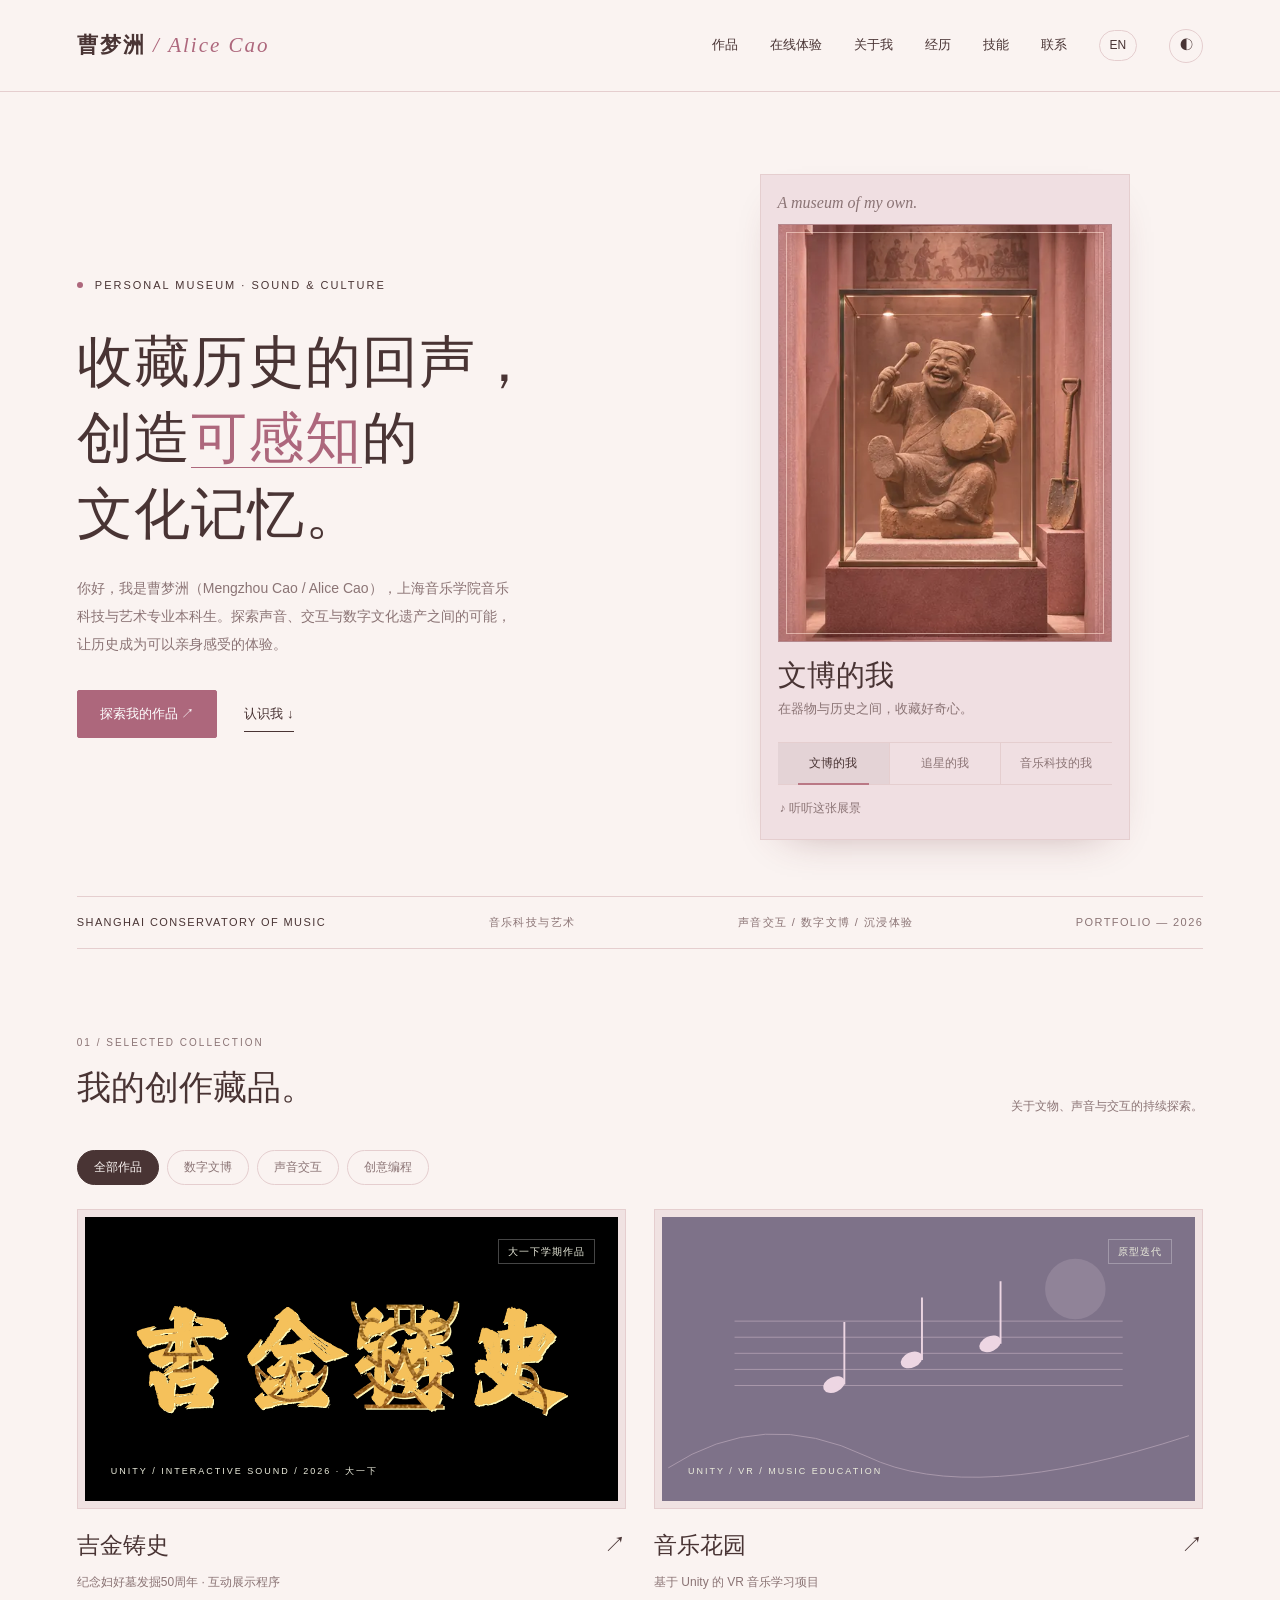
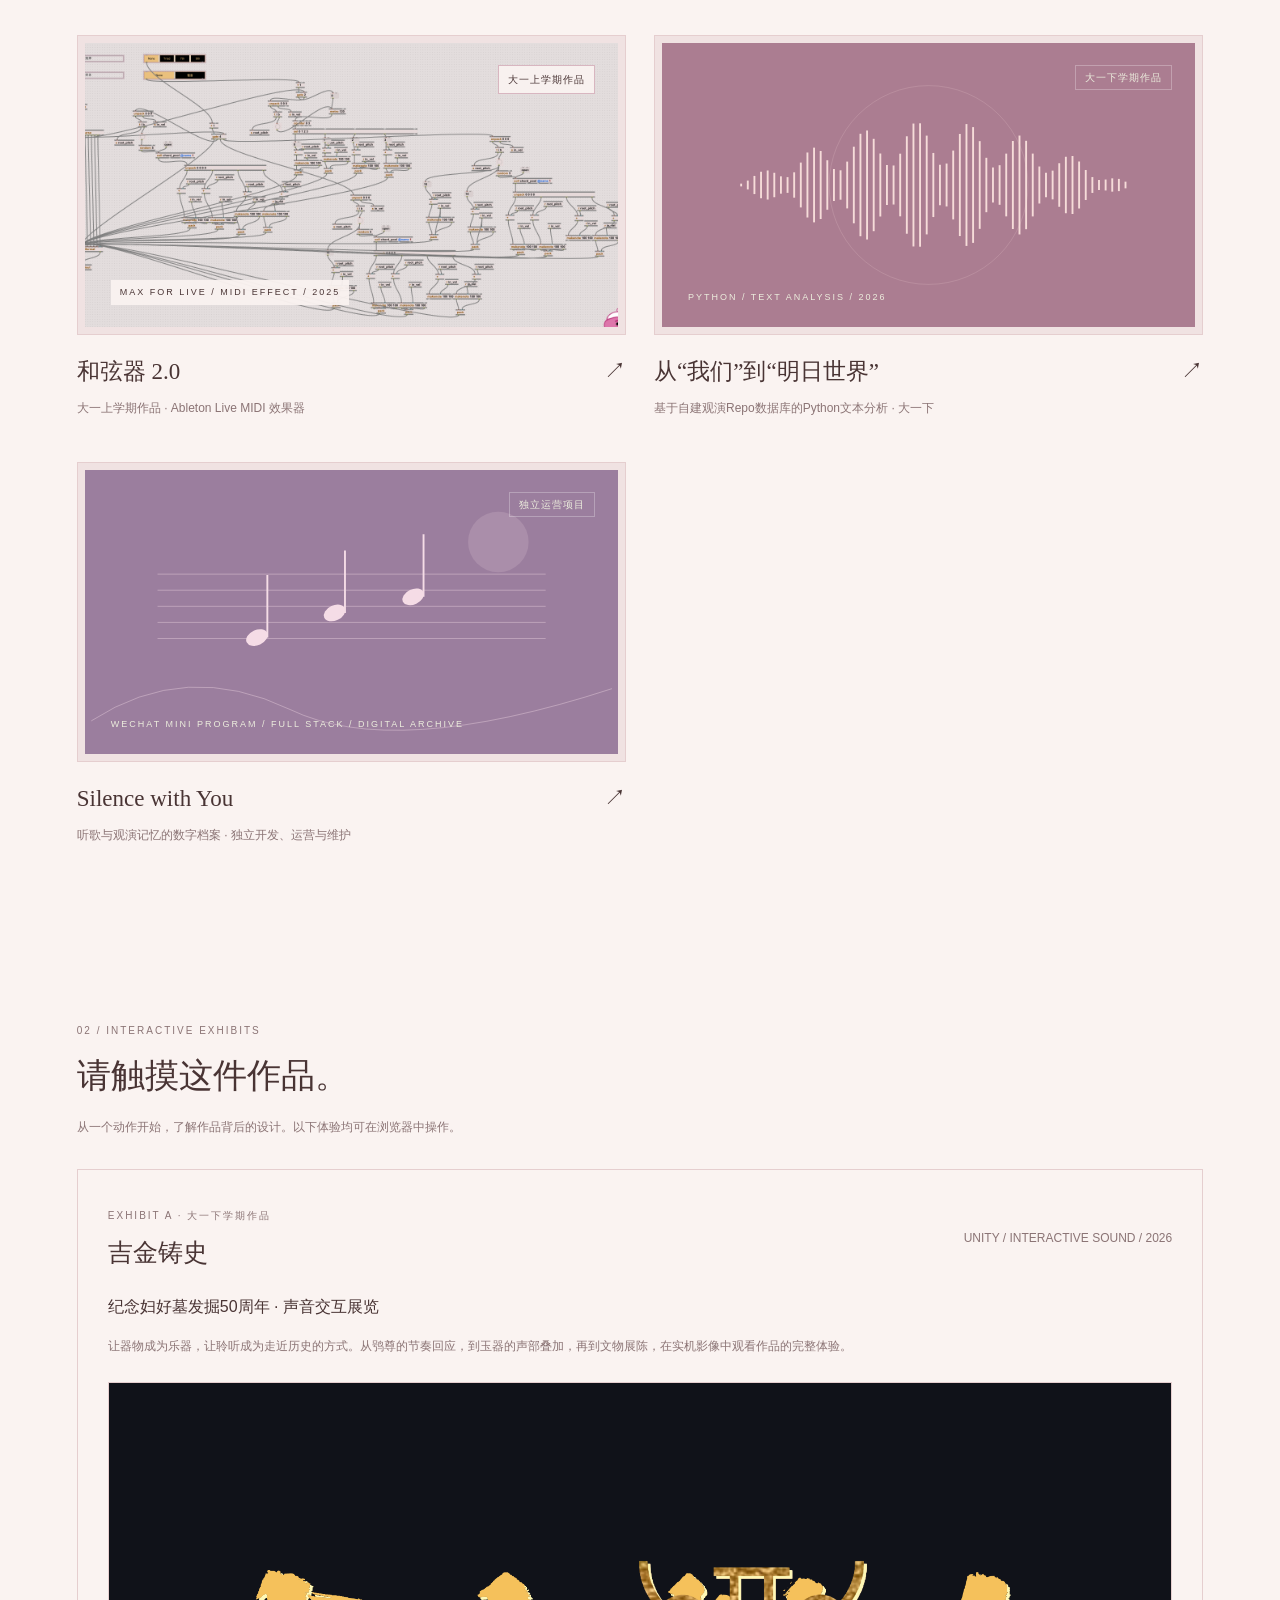
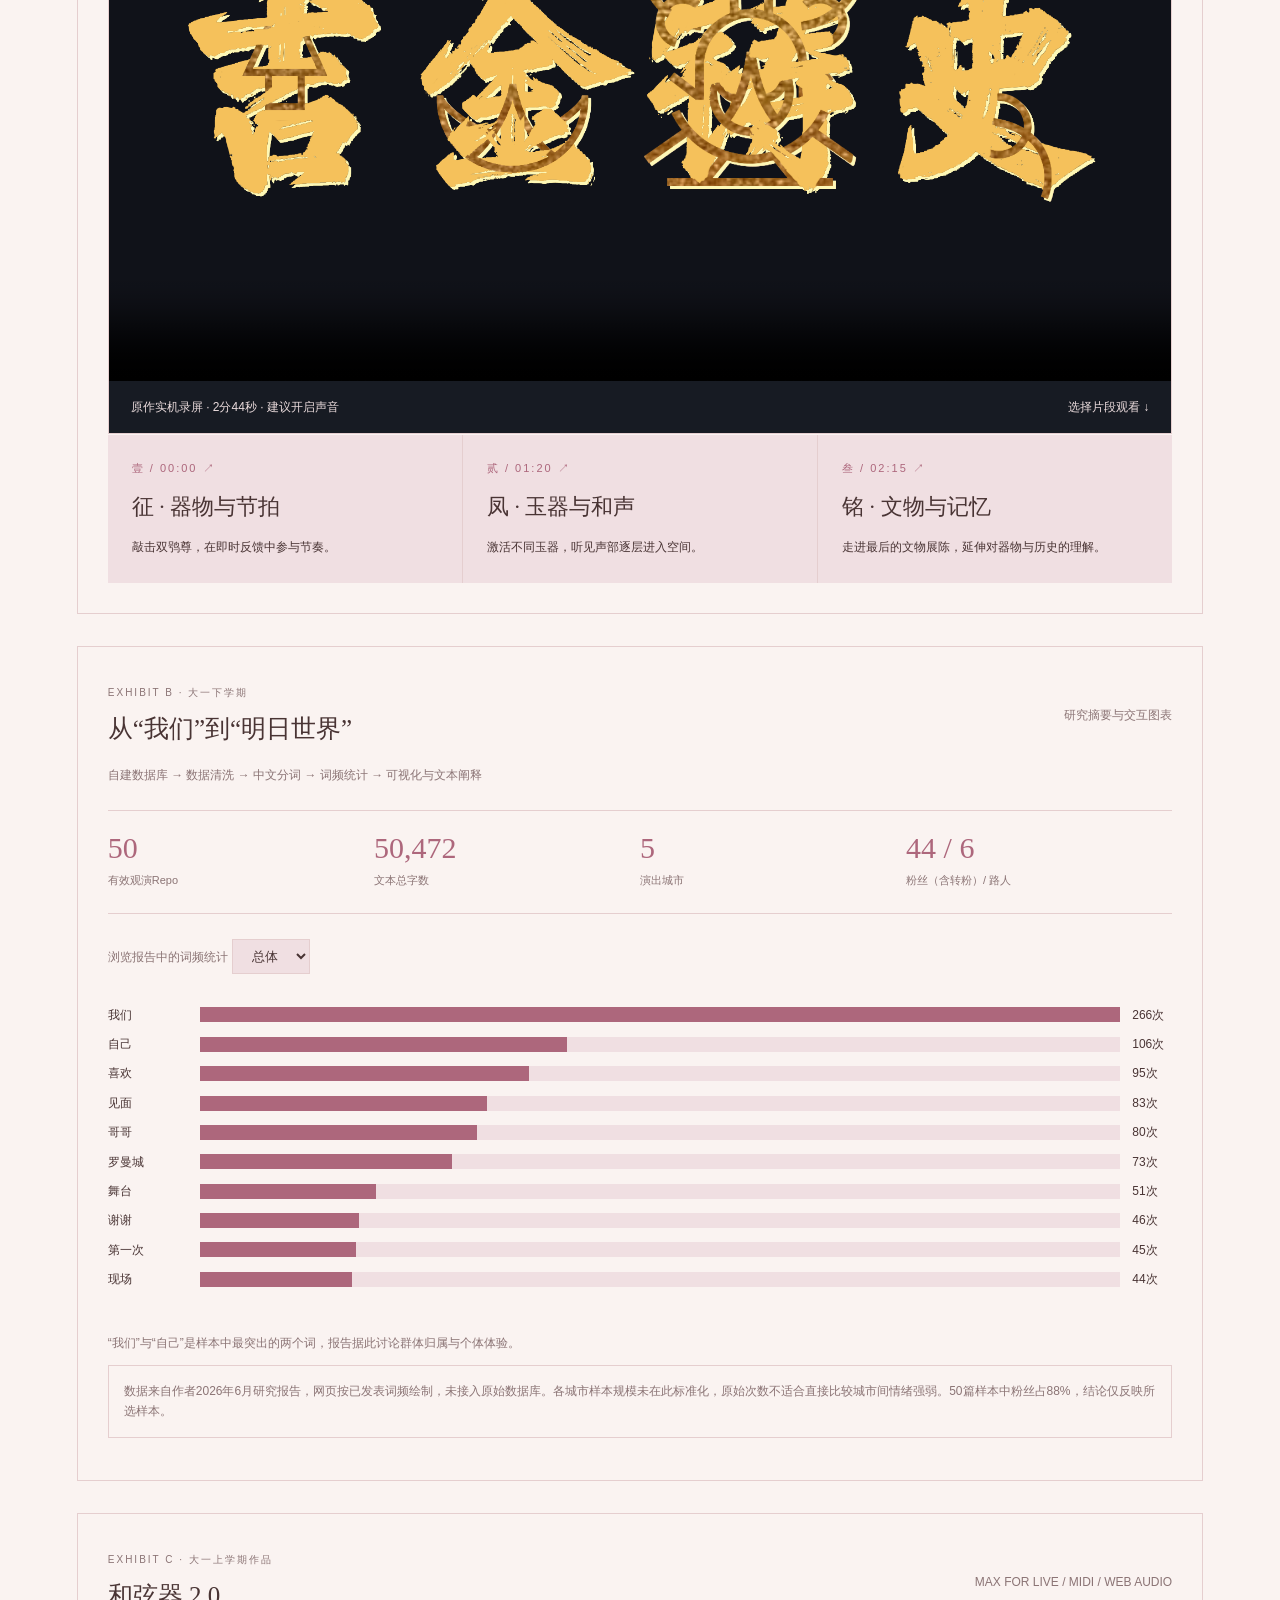
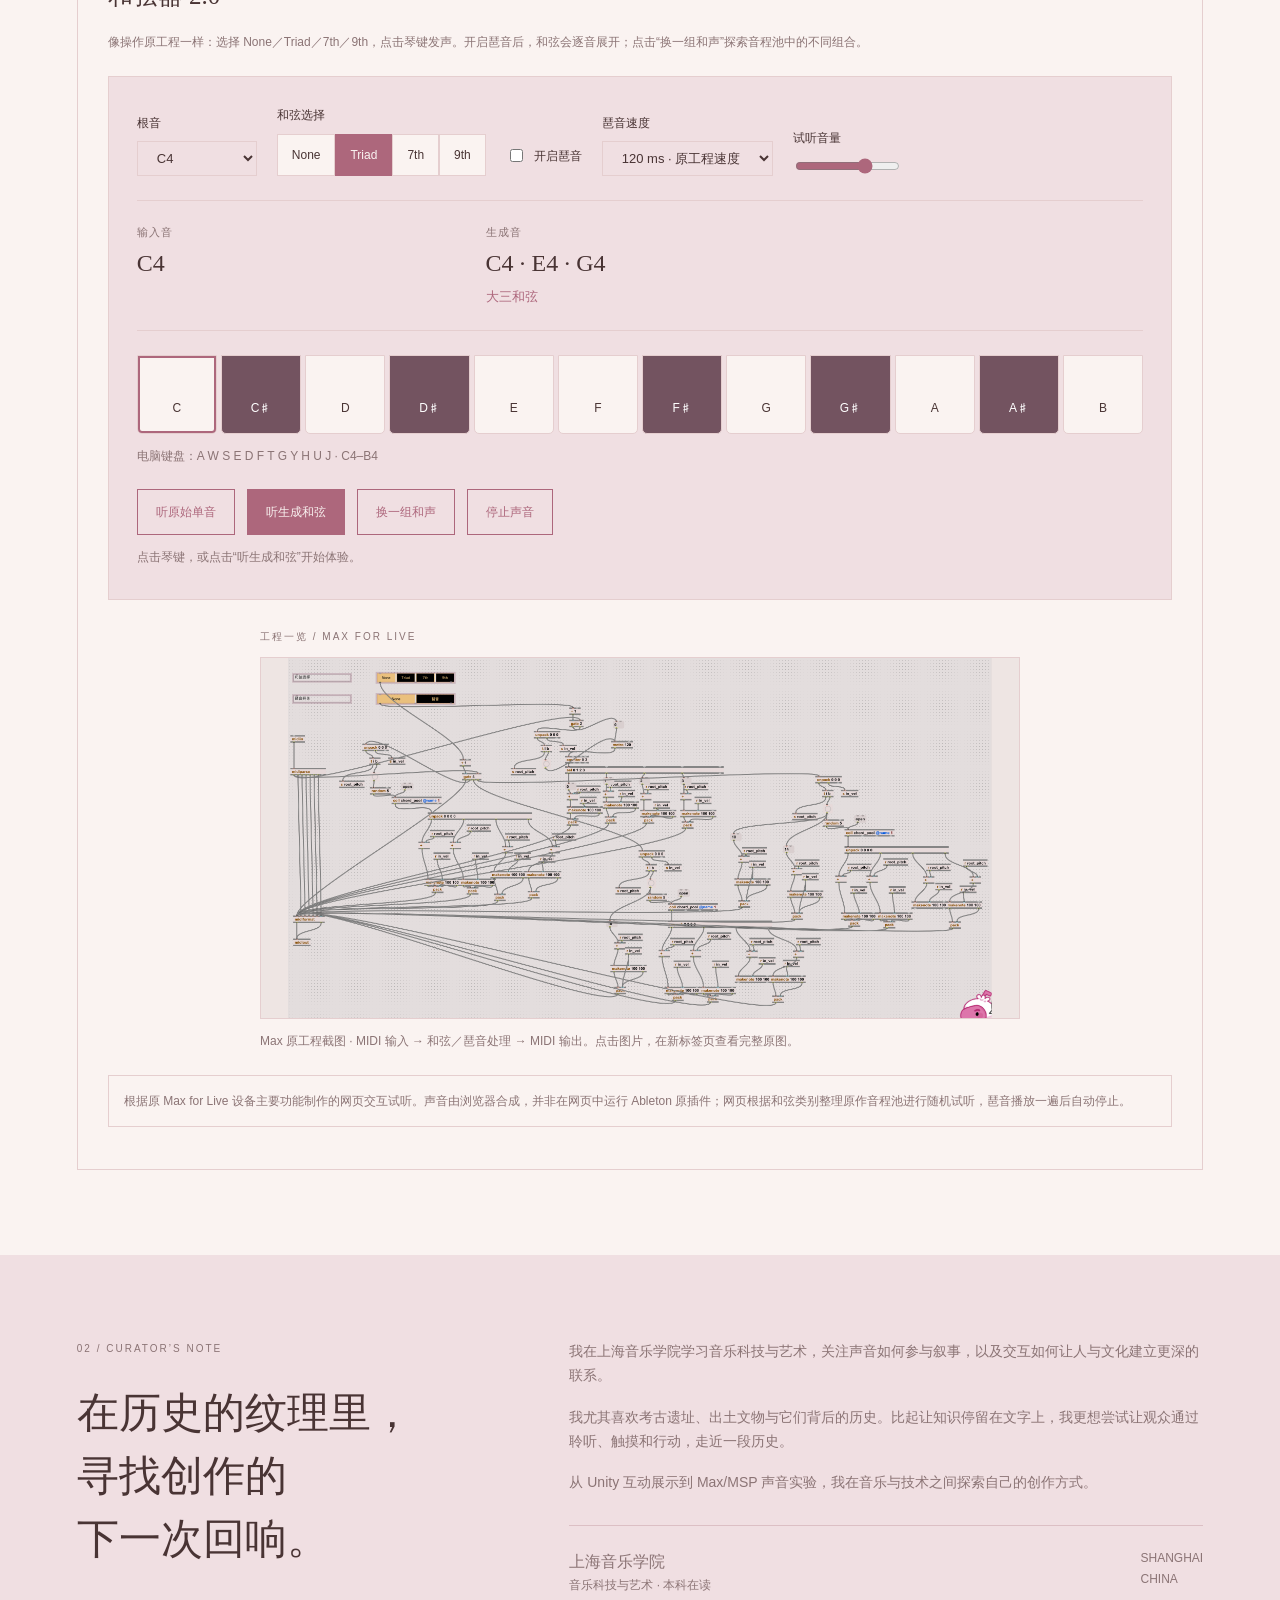
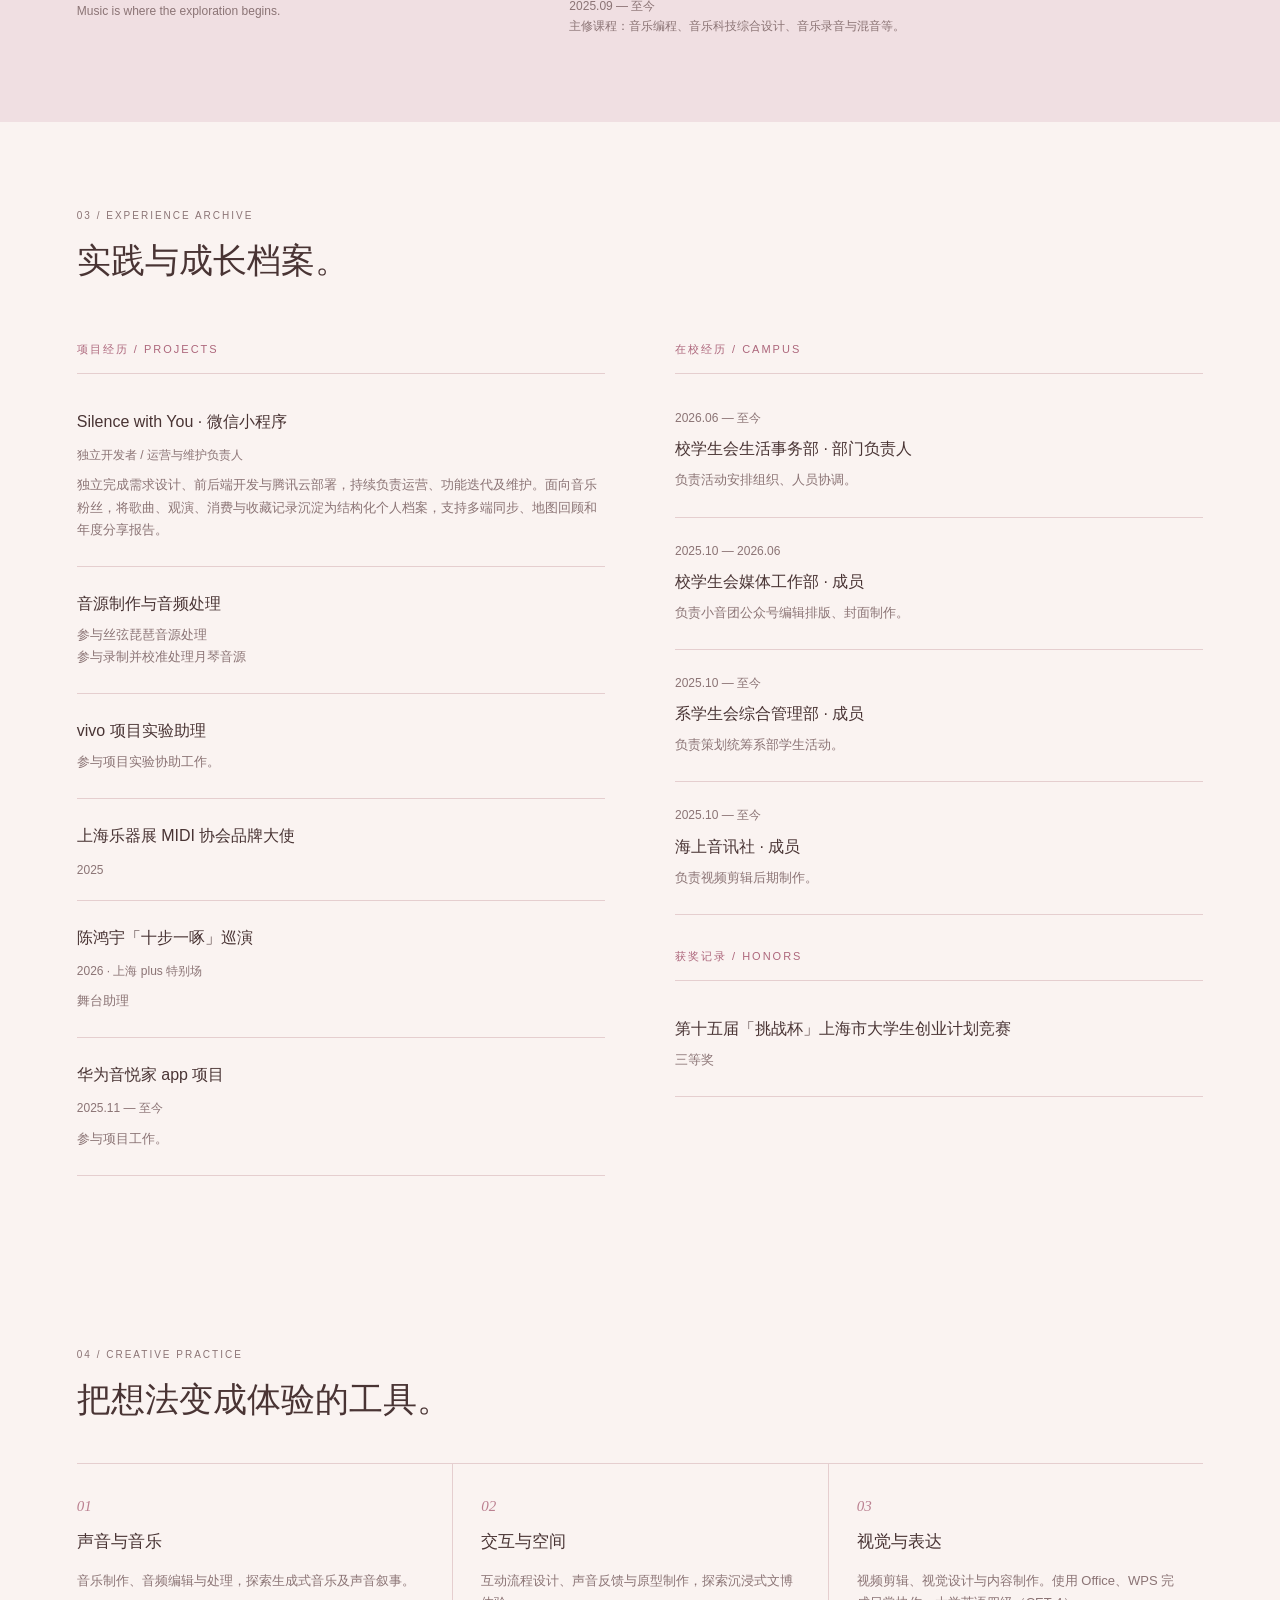
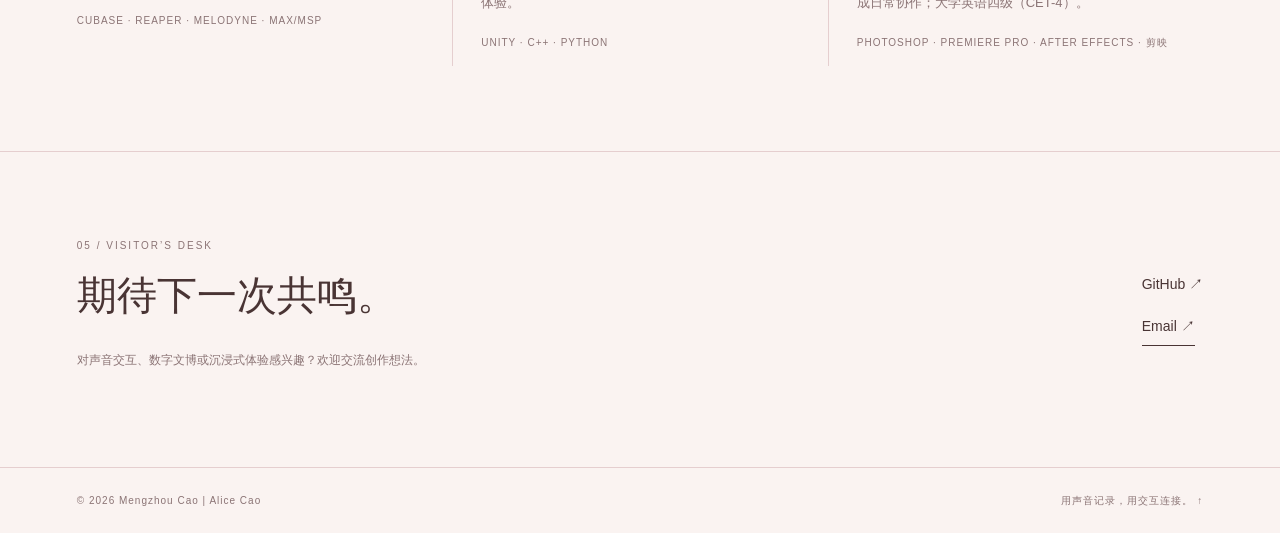
==== index.html @ a7ee55d7 "Apply the unified exhibition design to the portfolio homepage" ====
<!DOCTYPE html><html lang="zh-CN"><head><meta charset="UTF-8"><script>try{if(localStorage.getItem("portfolio-language")==="en")location.replace("en.html"+location.hash)}catch(e){}</script><meta name="viewport" content="width=device-width,initial-scale=1"><meta name="description" content="曹梦洲的个人作品集，探索音乐科技、声音交互与数字文化遗产。"><title>曹梦洲 | Mengzhou Cao | Alice Cao · Portfolio</title><style>
:root{--bg:#faf3f1;--ink:#493434;--sub:#8b7475;--line:#e5cecf;--green:#ad677c;--paper:#f0dfe2}*{box-sizing:border-box}html{scroll-behavior:smooth;scroll-padding-top:100px}body{margin:0;background:var(--bg);color:var(--ink);font-family:Arial,'PingFang SC','Microsoft YaHei',sans-serif;line-height:1.7}a{color:inherit;text-decoration:none}button{font:inherit;cursor:pointer}button:focus-visible,a:focus-visible{outline:2px solid #9c573c;outline-offset:5px}header{height:92px;display:flex;align-items:center;justify-content:space-between;max-width:1400px;margin:auto;padding:0 6%;border-bottom:1px solid var(--line)}.brand{font-size:21px;font-weight:bold;letter-spacing:2px}.brand i{font-family:Georgia,serif;font-weight:normal;color:var(--green)}nav{display:flex;gap:32px;font-size:13px}nav a:hover{color:#9c573c}.circle{border:1px solid var(--line);border-radius:50%;height:34px;width:34px;background:transparent;color:var(--ink)}main{max-width:1400px;margin:auto}.hero{padding:82px 6% 56px;display:grid;grid-template-columns:1.1fr 1fr;gap:40px;align-items:center;min-height:650px}.eyebrow{font-size:11px;letter-spacing:2px;text-transform:uppercase;display:flex;align-items:center;gap:12px}.dot{width:6px;height:6px;border-radius:50%;background:var(--green)}h1{font-family:Georgia,'Songti SC','SimSun',serif;font-size:clamp(42px,4.4vw,66px);line-height:1.35;font-weight:normal;letter-spacing:1px;margin:30px 0 22px}h1 em{color:var(--green);font-style:normal;position:relative}h1 em:after{content:'';height:1px;background:var(--green);position:absolute;bottom:1px;left:0;right:0}.intro{font-size:14px;max-width:440px;color:var(--sub);line-height:2}.hero-actions{display:flex;align-items:center;gap:27px;margin-top:32px;font-size:13px}.primary{padding:12px 22px;background:var(--green);color:#fff;border:1px solid var(--green);border-radius:2px}.textlink{border-bottom:1px solid var(--ink);padding:6px 0}.art{aspect-ratio:1;position:relative;max-width:480px;width:100%;justify-self:end;display:grid;place-items:center;background:radial-gradient(ellipse at 50% 52%,#edc2cc 0,transparent 62%)}.art svg{width:100%;height:100%}.art-label{position:absolute;font-size:10px;letter-spacing:1.4px;color:var(--sub);bottom:25px;left:24px}.art-note{position:absolute;right:0;top:5%;font-family:Georgia,serif;font-style:italic;font-size:14px;color:var(--green)}.band{margin:0 6%;padding:20px 0;border-top:1px solid var(--line);border-bottom:1px solid var(--line);display:flex;justify-content:space-between;gap:16px;color:var(--sub);font-size:11px;letter-spacing:1.4px}.band b{font-weight:normal;color:var(--ink)}section{padding:85px 6%}.sectionhead{display:flex;justify-content:space-between;align-items:end;margin-bottom:34px}.kicker{font-size:10px;letter-spacing:2px;color:var(--sub)}h2{font-family:Georgia,'Songti SC',serif;font-size:34px;font-weight:normal;margin:8px 0 0}.small{font-size:12px;color:var(--sub)}.filters{display:flex;gap:8px;flex-wrap:wrap;margin:24px 0}.filter{padding:6px 16px;border:1px solid var(--line);border-radius:30px;background:transparent;color:var(--sub);font-size:12px}.filter.active{background:var(--ink);border-color:var(--ink);color:var(--bg)}.projects{display:grid;grid-template-columns:1fr 1fr;gap:36px 28px}.project{border:0;text-align:left;color:inherit;background:none;padding:0;width:100%}.cover{height:300px;border:8px solid #f0e2e2;outline:1px solid var(--line);outline-offset:-1px;overflow:hidden;position:relative;display:flex;align-items:center;justify-content:center;transition:filter .4s}.project:hover .cover{filter:brightness(1.08)}.project:hover .arrow{transform:translate(3px,-3px)}.cover svg{height:100%;width:100%}.cover .caption{position:absolute;bottom:22px;left:26px;font-size:9px;letter-spacing:2px;color:#eceddd}.cover .stamp{position:absolute;top:22px;right:23px;font-size:10px;letter-spacing:1px;color:#eceddd;border:1px solid #ffffff45;padding:3px 9px}.project-title{display:flex;justify-content:space-between;gap:20px;margin-top:17px}.project-title h3{font-family:Georgia,"Songti SC","SimSun",serif;font-size:23px;font-weight:normal;margin:0}.arrow{display:inline-block;font-size:22px;transition:transform .3s}.project p{font-size:12px;color:var(--sub);margin:7px 0}.tags{font-size:10px;letter-spacing:1px;color:var(--sub)}.about{background:var(--paper);display:grid;grid-template-columns:.8fr 1.2fr;gap:70px}.about h2{font-size:42px;line-height:1.5;margin:25px 0}.about-copy{font-size:14px;color:var(--sub)}.about-copy p{margin:0 0 18px}.edu{border-top:1px solid #dcbfc4;margin-top:30px;padding-top:22px;display:flex;justify-content:space-between;font-size:12px}.edu strong{display:block;font-size:16px;font-weight:normal}.tools{display:grid;grid-template-columns:repeat(3,1fr);border-top:1px solid var(--line);margin-top:35px}.tool{padding:28px 28px 12px 0}.tool+.tool{padding-left:28px;border-left:1px solid var(--line)}.tool h3{font-size:17px;font-weight:normal;margin:8px 0}.tool p{font-size:13px;color:var(--sub)}.num{font:italic 15px Georgia;color:#bb8191}.contact{border-top:1px solid var(--line);display:flex;justify-content:space-between;gap:50px;align-items:center}.contact h2{font-size:40px}.contact .small{max-width:400px;margin-top:20px}footer{padding:24px 6%;border-top:1px solid var(--line);display:flex;justify-content:space-between;font-size:10px;color:var(--sub);letter-spacing:1px}dialog{background:var(--bg);color:var(--ink);border:1px solid var(--line);padding:45px;max-width:700px;width:90%;max-height:85vh;overflow:auto}dialog::backdrop{background:#17272099;backdrop-filter:blur(6px)}dialog h2{font-size:30px;margin:20px 0}dialog p{font-size:14px;color:var(--sub)}.close{float:right;background:transparent;border:1px solid var(--line);border-radius:50%;width:32px;height:32px;color:var(--ink)}.detailgrid{display:grid;grid-template-columns:1fr 1fr;gap:25px;margin:28px 0;border-top:1px solid var(--line);padding-top:20px}.detailgrid b{font-size:12px;font-weight:normal}.detailgrid p{font-size:13px}.notice{padding:15px;border:1px solid var(--line);font-size:12px;color:var(--sub)}[hidden]{display:none!important}body.dark{--bg:#202824;--ink:#ecece3;--sub:#b5beb5;--line:#465349;--green:#95b49a;--paper:#29352d}body.dark .primary{color:#1d2921}body.dark .art{opacity:.85}@media(max-width:760px){header{height:76px;padding:0 6%}nav{gap:16px;font-size:12px}.hero{padding-top:48px;grid-template-columns:1fr;gap:10px;min-height:auto}h1{font-size:44px}.art{max-width:360px;justify-self:center}.band{flex-wrap:wrap;font-size:9px;justify-content:center;gap:12px 25px}section{padding:58px 6%}.sectionhead{align-items:start;gap:20px}.sectionhead .small{max-width:140px}.projects{grid-template-columns:1fr}.cover{height:280px}.about{grid-template-columns:1fr;gap:20px}.about h2{font-size:35px;margin:18px 0}.tools{grid-template-columns:1fr}.tool+.tool{padding:24px 0;border-left:0;border-top:1px solid var(--line)}.contact{display:block}.contact h2{font-size:32px}.contact .textlink{display:inline-block;margin-top:20px}dialog{padding:26px}.detailgrid{grid-template-columns:1fr;gap:5px}footer{gap:20px}.brand{font-size:18px}nav a:nth-child(3){display:none}}@media(prefers-reduced-motion:reduce){html{scroll-behavior:auto}*{transition:none!important}}
.resume-columns{display:grid;grid-template-columns:1fr 1fr;gap:70px;margin-top:40px}.resume-label{font-size:11px;font-weight:normal;letter-spacing:2px;color:var(--green);border-bottom:1px solid var(--line);padding-bottom:14px}.entry{border-bottom:1px solid var(--line);padding:18px 0}.entry h3{font-size:16px;font-weight:normal;margin:5px 0}.entry p{font-size:13px;color:var(--sub);margin:7px 0}.contact-links{display:flex;flex-direction:column;gap:12px;font-size:14px}.contact-links button{align-self:start}@media(max-width:760px){.resume-columns{grid-template-columns:1fr;gap:30px}nav{gap:12px}nav a:nth-child(4){display:none}.contact-links{margin-top:24px}}
.lab{border:1px solid var(--line);padding:30px;margin-top:32px;background:var(--bg)}.lab-heading{display:flex;justify-content:space-between;align-items:center;gap:20px}.lab-heading h3{font:normal 25px Georgia,'Songti SC',serif;margin:8px 0}.lab-heading a{font-size:12px;white-space:nowrap}.chapter-tabs{display:flex;gap:10px;margin:22px 0}.demo-stage{padding:28px;background:var(--paper);text-align:center;min-height:235px}.artifact-buttons{display:flex;justify-content:center;gap:18px;flex-wrap:wrap;margin:24px 0}.artifact-btn{color:var(--ink);background:var(--bg);border:1px solid var(--line);padding:18px 24px;min-width:130px;transition:transform .15s}.artifact-btn:active{transform:scale(.95)}.artifact-btn.on{background:var(--green);color:var(--bg)}.artifact-symbol{display:block;font-size:38px;font-family:serif;line-height:1.4}.demo-controls{display:flex;gap:12px;justify-content:center;align-items:center;flex-wrap:wrap;font-size:12px}.stats{display:grid;grid-template-columns:repeat(4,1fr);border-top:1px solid var(--line);border-bottom:1px solid var(--line);margin:25px 0;padding:20px 0}.stats strong{display:block;font:normal 30px Georgia;color:var(--green)}.stats span{font-size:11px;color:var(--sub)}select{background:var(--paper);color:var(--ink);padding:8px 15px;border:1px solid var(--line);font:inherit;font-size:13px}#bars{padding:22px 0}.barrow{display:grid;grid-template-columns:80px 1fr 40px;gap:12px;align-items:center;margin:9px 0;font-size:12px}.bartrack{height:15px;background:var(--paper)}.barfill{height:100%;background:var(--green)}#beat-status{min-height:24px;font-size:12px;color:var(--sub)}.artifact-info{font-size:14px;max-width:600px;margin:16px auto}.demo-tag{font-size:10px;letter-spacing:1px;color:var(--sub)}@media(max-width:760px){.lab{padding:20px 16px}.lab-heading{display:block}.lab-heading a{display:inline-block}.lab-heading h3{font-size:22px}.stats{grid-template-columns:1fr 1fr;gap:20px}.artifact-btn{padding:14px;min-width:110px}.barrow{grid-template-columns:65px 1fr 30px;gap:8px}}
nav{flex-wrap:wrap;align-items:center}.language-switch{font-size:12px;border:1px solid var(--line);padding:4px 10px;border-radius:20px;white-space:nowrap}@media(max-width:760px){header{height:auto;min-height:90px;gap:12px;flex-wrap:wrap;padding-top:14px;padding-bottom:14px}nav{gap:12px}}html[lang="en"] h1{font-size:clamp(38px,4vw,61px)}html[lang="en"] .caption{max-width:80%;letter-spacing:.7px}html[lang="en"] .stats span{display:block}html[lang="en"] .hero .intro{max-width:520px}
.film{margin-top:26px;background:#171b23;border:1px solid var(--line)}.film video{display:block;width:100%;aspect-ratio:16/9;background:#101219}.film-caption{padding:16px 22px;color:#eadbdc;display:flex;justify-content:space-between;gap:16px;font-size:12px}.film-chapters{display:grid;grid-template-columns:repeat(3,1fr);gap:1px;background:var(--line);margin-top:1px}.film-chapter{border:0;text-align:left;padding:24px;background:var(--paper);color:var(--ink);font:inherit;cursor:pointer}.film-chapter:hover{background:var(--bg)}.film-chapter span{display:block;color:var(--green);font-size:11px;letter-spacing:2px;margin-bottom:10px}.film-chapter strong{font-family:Georgia,'Songti SC',serif;font-size:22px;font-weight:normal}.film-chapter p{font-size:12px;line-height:1.8;margin-bottom:0}.cover .real-cover{width:100%;height:100%;object-fit:cover;position:absolute;inset:0}.cover:has(.real-cover){position:relative}.cover:has(.real-cover):after{content:'';position:absolute;inset:0;background:linear-gradient(transparent 35%,rgba(0,0,0,.75));pointer-events:none}.cover .stamp,.cover .caption{z-index:1}.watch-link{display:inline-block;margin-top:20px;color:var(--green);text-underline-offset:5px}@media(max-width:600px){.film-chapters{grid-template-columns:1fr}.film-chapter{padding:18px}.film-caption{display:block}}.cover .real-cover{object-fit:contain;background:#000}.cover:has(.real-cover):after{background:none}.cover:has(.real-cover) .stamp{background:#0009}</style><link rel="stylesheet" href="assets/chord-demo.css?v=3"><script src="assets/chord-demo.js?v=3" defer></script><link rel="stylesheet" href="assets/museum-scenes.css"><link rel="stylesheet" href="assets/museum-gallery.css"></head><body><header><a class="brand" href="#">曹梦洲<i> / Alice Cao</i></a><nav aria-label="主导航"><a href="#work">作品</a><a href="#experience-lab">在线体验</a><a href="#about">关于我</a><a href="#experience">经历</a><a href="#skills">技能</a><a href="#contact">联系</a><a class="language-switch" href="en.html" lang="en" onclick="localStorage.setItem('portfolio-language','en')">EN</a><button class="circle" id="theme" aria-label="切换深浅色主题">◐</button></nav></header><main><div class="hero"><div><div class="eyebrow"><span class="dot"></span>PERSONAL MUSEUM · SOUND & CULTURE</div><h1>收藏历史的回声，<br>创造<em>可感知</em>的<br>文化记忆。</h1><p class="intro">你好，我是曹梦洲（Mengzhou Cao / Alice Cao），上海音乐学院音乐科技与艺术专业本科生。探索声音、交互与数字文化遗产之间的可能，让历史成为可以亲身感受的体验。</p><div class="hero-actions"><a class="primary" href="#work">探索我的作品 <span aria-hidden="true">↗</span></a><a class="textlink" href="#about">认识我 ↓</a></div></div><div class="museum-scenes" id="museum-world" data-lang="zh"><p class="world-heading">A museum of my own.</p><div class="scene-stage" tabindex="0" role="group" aria-label="展景图像，可用左右方向键切换"><div class="scene-image" role="img" aria-label="玻璃展柜里的陶击鼓说唱俑，旁边陈列考古铲" aria-hidden="false"><div class="scene-picture"></div></div><div class="scene-image" role="img" aria-label="一碗咸粥和粉色应援棒，远处是舞台灯光和彩带" aria-hidden="true"><div class="scene-picture"></div></div><div class="scene-image" role="img" aria-label="音乐工作台上的麦克风、声卡、音箱和微缩模型" aria-hidden="true"><div class="scene-picture"></div></div></div><h2 class="world-title">文博的我</h2><p class="world-caption" aria-live="polite">在器物与历史之间，收藏好奇心。</p><div class="world-tabs" role="group" aria-label="选择展景"><button type="button" data-world-face="0" aria-pressed="true">文博的我</button><button type="button" data-world-face="1" aria-pressed="false">追星的我</button><button type="button" data-world-face="2" aria-pressed="false">音乐科技的我</button></div><div class="world-tools"><button type="button" data-world-sound>♪ 听听这张展景</button></div><p class="world-status" role="status" aria-live="polite"></p></div></div><div class="band"><b>SHANGHAI CONSERVATORY OF MUSIC</b><span>音乐科技与艺术</span><span>声音交互 / 数字文博 / 沉浸体验</span><span>PORTFOLIO — 2026</span></div>
<section id="work"><div class="sectionhead"><div><div class="kicker">01 / SELECTED COLLECTION</div><h2>我的创作藏品。</h2></div><span class="small">关于文物、声音与交互的持续探索。</span></div><div class="filters" aria-label="作品分类"><button class="filter active" data-filter="all" aria-pressed="true">全部作品</button><button class="filter" data-filter="culture" aria-pressed="false">数字文博</button><button class="filter" data-filter="sound" aria-pressed="false">声音交互</button><button class="filter" data-filter="creative" aria-pressed="false">创意编程</button></div><div class="projects" id="projects"></div></section>
<section id="experience-lab"><div class="kicker">02 / INTERACTIVE EXHIBITS</div><h2>请触摸这件作品。</h2><p class="small">从一个动作开始，了解作品背后的设计。以下体验均可在浏览器中操作。</p><div class="lab" id="bronze-screening"><div class="lab-heading"><div><span class="kicker">EXHIBIT A · 大一下学期作品</span><h3>吉金铸史</h3></div><span class="small">UNITY / INTERACTIVE SOUND / 2026</span></div><p>纪念妇好墓发掘50周年 · 声音交互展览</p><p class="small">让器物成为乐器，让聆听成为走近历史的方式。从鸮尊的节奏回应，到玉器的声部叠加，再到文物展陈，在实机影像中观看作品的完整体验。</p><div class="film"><video id="bronze-video" controls playsinline preload="none" poster="assets/jijin-cover.png" aria-label="吉金铸史"><source src="assets/jijin-demo.mp4" type="video/mp4"></video><div class="film-caption"><span>原作实机录屏 · 2分44秒 · 建议开启声音</span><span>选择片段观看 ↓</span></div></div><div class="film-chapters"><button class="film-chapter" data-seek="0"><span>壹 / 00:00 ↗</span><strong>征 · 器物与节拍</strong><p>敲击双鸮尊，在即时反馈中参与节奏。</p></button><button class="film-chapter" data-seek="80"><span>贰 / 01:20 ↗</span><strong>凤 · 玉器与和声</strong><p>激活不同玉器，听见声部逐层进入空间。</p></button><button class="film-chapter" data-seek="135"><span>叁 / 02:15 ↗</span><strong>铭 · 文物与记忆</strong><p>走进最后的文物展陈，延伸对器物与历史的理解。</p></button></div></div><div class="lab"><div class="lab-heading"><div><span class="kicker">EXHIBIT B · 大一下学期</span><h3>从“我们”到“明日世界”</h3></div><span class="small">研究摘要与交互图表</span></div><p class="small">自建数据库 → 数据清洗 → 中文分词 → 词频统计 → 可视化与文本阐释</p><div class="stats"><div><strong>50</strong><span>有效观演Repo</span></div><div><strong>50,472</strong><span>文本总字数</span></div><div><strong>5</strong><span>演出城市</span></div><div><strong>44 / 6</strong><span>粉丝（含转粉）/ 路人</span></div></div><label class="small" for="city-select">浏览报告中的词频统计</label> <select id="city-select"><option>总体</option><option>郑州</option><option>南昌</option><option>宜昌</option><option>太原</option><option>成都</option></select><div id="bars" aria-live="polite"></div><p id="city-note" class="small"></p><p class="notice">数据来自作者2026年6月研究报告，网页按已发表词频绘制，未接入原始数据库。各城市样本规模未在此标准化，原始次数不适合直接比较城市间情绪强弱。50篇样本中粉丝占88%，结论仅反映所选样本。</p></div><div class="lab" id="chord-lab" data-lang="zh"><div class="lab-heading"><div><span class="kicker">EXHIBIT C · 大一上学期作品</span><h3>和弦器 2.0</h3></div><span class="small">MAX FOR LIVE / MIDI / WEB AUDIO</span></div><p class="small">像操作原工程一样：选择 None／Triad／7th／9th，点击琴键发声。开启琶音后，和弦会逐音展开；点击“换一组和声”探索音程池中的不同组合。</p><div class="chord-panel"><div class="chord-controls"><label>根音<select id="chord-root"><option value="60">C4</option><option value="61">C♯4</option><option value="62">D4</option><option value="63">D♯4</option><option value="64">E4</option><option value="65">F4</option><option value="66">F♯4</option><option value="67">G4</option><option value="68">G♯4</option><option value="69">A4</option><option value="70">A♯4</option><option value="71">B4</option></select></label><div class="chord-mode-control"><span>和弦选择</span><div class="chord-mode-tabs" role="group" aria-label="和弦选择"><button type="button" data-chord-mode="none" aria-pressed="false">None</button><button type="button" data-chord-mode="triad" aria-pressed="true">Triad</button><button type="button" data-chord-mode="seventh" aria-pressed="false">7th</button><button type="button" data-chord-mode="ninth" aria-pressed="false">9th</button></div><input type="hidden" id="chord-mode" value="triad"></div><label class="arp-control"><input type="checkbox" id="chord-arp">开启琶音</label><label>琶音速度<select id="chord-speed"><option value="0.24">慢</option><option value="0.12" selected>120 ms · 原工程速度</option><option value="0.08">快</option></select></label><label class="chord-volume">试听音量<input id="chord-volume" type="range" min="0" max="100" value="70" aria-label="试听音量"></label></div><div class="chord-readout"><div><small>输入音</small><strong id="chord-input">C4</strong></div><div><small>生成音</small><strong id="chord-output">C4 · E4 · G4</strong><span id="chord-name" class="chord-name">C major</span></div></div><div class="chord-keys" role="group" aria-label="选择根音并试听"><button class="chord-key " data-midi="60" aria-pressed="true">C</button><button class="chord-key accidental" data-midi="61" aria-pressed="false">C♯</button><button class="chord-key " data-midi="62" aria-pressed="false">D</button><button class="chord-key accidental" data-midi="63" aria-pressed="false">D♯</button><button class="chord-key " data-midi="64" aria-pressed="false">E</button><button class="chord-key " data-midi="65" aria-pressed="false">F</button><button class="chord-key accidental" data-midi="66" aria-pressed="false">F♯</button><button class="chord-key " data-midi="67" aria-pressed="false">G</button><button class="chord-key accidental" data-midi="68" aria-pressed="false">G♯</button><button class="chord-key " data-midi="69" aria-pressed="false">A</button><button class="chord-key accidental" data-midi="70" aria-pressed="false">A♯</button><button class="chord-key " data-midi="71" aria-pressed="false">B</button></div><p class="small">电脑键盘：A W S E D F T G Y H U J · C4–B4</p><div class="chord-actions"><button id="chord-single">听原始单音</button><button class="chord-primary" id="chord-play">听生成和弦</button><button id="chord-random">换一组和声</button><button id="chord-stop">停止声音</button></div><div id="chord-status" role="status" aria-live="polite">点击琴键，或点击“听生成和弦”开始体验。</div></div><figure class="max-patch"><div class="kicker">工程一览 / MAX FOR LIVE</div><a href="assets/chord-max-patch.png" target="_blank" rel="noopener" aria-label="在新标签页打开 Max 工程原图"><img src="assets/chord-max-patch.png" width="1372" height="702" loading="lazy" alt="和弦器 2.0 的 Max 原工程截图，展示 MIDI 输入、和弦选择、琶音与 MIDI 输出的模块和连线"></a><figcaption>Max 原工程截图 · MIDI 输入 → 和弦／琶音处理 → MIDI 输出。点击图片，在新标签页查看完整原图。</figcaption></figure><p class="notice">根据原 Max for Live 设备主要功能制作的网页交互试听。声音由浏览器合成，并非在网页中运行 Ableton 原插件；网页根据和弦类别整理原作音程池进行随机试听，琶音播放一遍后自动停止。</p></div></section><section id="about" class="about"><div><div class="kicker">02 / CURATOR’S NOTE</div><h2>在历史的纹理里，<br>寻找创作的<br>下一次回响。</h2><span class="small">Music is where the exploration begins.</span></div><div class="about-copy"><p>我在上海音乐学院学习音乐科技与艺术，关注声音如何参与叙事，以及交互如何让人与文化建立更深的联系。</p><p>我尤其喜欢考古遗址、出土文物与它们背后的历史。比起让知识停留在文字上，我更想尝试让观众通过聆听、触摸和行动，走近一段历史。</p><p>从 Unity 互动展示到 Max/MSP 声音实验，我在音乐与技术之间探索自己的创作方式。</p><div class="edu"><div><strong>上海音乐学院</strong>音乐科技与艺术 · 本科在读<br>2025.09 — 至今<br><span class="small">主修课程：音乐编程、音乐科技综合设计、音乐录音与混音等。</span></div><span>SHANGHAI<br>CHINA</span></div></div></section>
<section id="experience"><div class="kicker">03 / EXPERIENCE ARCHIVE</div><h2>实践与成长档案。</h2><div class="resume-columns"><div><h3 class="resume-label">项目经历 / PROJECTS</h3><div class="entry"><h3>Silence with You · 微信小程序</h3><span class="small">独立开发者 / 运营与维护负责人</span><p>独立完成需求设计、前后端开发与腾讯云部署，持续负责运营、功能迭代及维护。面向音乐粉丝，将歌曲、观演、消费与收藏记录沉淀为结构化个人档案，支持多端同步、地图回顾和年度分享报告。</p></div><div class="entry"><h3>音源制作与音频处理</h3><p>参与丝弦琵琶音源处理<br>参与录制并校准处理月琴音源</p></div><div class="entry"><h3>vivo 项目实验助理</h3><p>参与项目实验协助工作。</p></div><div class="entry"><h3>上海乐器展 MIDI 协会品牌大使</h3><span class="small">2025</span></div><div class="entry"><h3>陈鸿宇「十步一啄」巡演</h3><span class="small">2026 · 上海 plus 特别场</span><p>舞台助理</p></div><div class="entry"><h3>华为音悦家 app 项目</h3><span class="small">2025.11 — 至今</span><p>参与项目工作。</p></div></div><div><h3 class="resume-label">在校经历 / CAMPUS</h3><div class="entry"><span class="small">2026.06 — 至今</span><h3>校学生会生活事务部 · 部门负责人</h3><p>负责活动安排组织、人员协调。</p></div><div class="entry"><span class="small">2025.10 — 2026.06</span><h3>校学生会媒体工作部 · 成员</h3><p>负责小音团公众号编辑排版、封面制作。</p></div><div class="entry"><span class="small">2025.10 — 至今</span><h3>系学生会综合管理部 · 成员</h3><p>负责策划统筹系部学生活动。</p></div><div class="entry"><span class="small">2025.10 — 至今</span><h3>海上音讯社 · 成员</h3><p>负责视频剪辑后期制作。</p></div><h3 class="resume-label" style="margin-top:32px">获奖记录 / HONORS</h3><div class="entry"><h3>第十五届「挑战杯」上海市大学生创业计划竞赛</h3><p>三等奖</p></div></div></div></section><section id="skills"><div class="kicker">04 / CREATIVE PRACTICE</div><h2>把想法变成体验的工具。</h2><div class="tools"><div class="tool"><span class="num">01</span><h3>声音与音乐</h3><p>音乐制作、音频编辑与处理，探索生成式音乐及声音叙事。</p><span class="tags">CUBASE · REAPER · MELODYNE · MAX/MSP</span></div><div class="tool"><span class="num">02</span><h3>交互与空间</h3><p>互动流程设计、声音反馈与原型制作，探索沉浸式文博体验。</p><span class="tags">UNITY · C++ · PYTHON</span></div><div class="tool"><span class="num">03</span><h3>视觉与表达</h3><p>视频剪辑、视觉设计与内容制作。使用 Office、WPS 完成日常协作；大学英语四级（CET-4）。</p><span class="tags">PHOTOSHOP · PREMIERE PRO · AFTER EFFECTS · 剪映</span></div></div></section><section id="contact" class="contact"><div><div class="kicker">05 / VISITOR’S DESK</div><h2>期待下一次共鸣。</h2><p class="small">对声音交互、数字文博或沉浸式体验感兴趣？欢迎交流创作想法。</p></div><div class="contact-links"><a href="https://github.com/Alice0723" target="_blank" rel="noopener">GitHub ↗</a><button class="textlink" style="background:none;border-width:0 0 1px;color:inherit" id="contactBtn">Email ↗</button></div></section></main><footer><span>© 2026 Mengzhou Cao | Alice Cao</span><span>用声音记录，用交互连接。 <a href="#">↑</a></span></footer><dialog id="detail" aria-labelledby="detail-title"><button class="close" aria-label="关闭详情">×</button><div id="detail-body"></div></dialog><script>
const works=[{title:'吉金铸史',subtitle:'纪念妇好墓发掘50周年 · 互动展示程序',type:'culture sound',tags:'UNITY / INTERACTIVE SOUND / 2026 · 大一下',state:'大一下学期作品',color:'#936475',accent:'#ecd0c5',art:'bronze',description:'以妇好墓出土文物为叙事线索，将青铜器、玉器与礼器的展示连接到声音交互。观众通过敲击与点亮文物，逐步走入音乐与历史共同构成的空间。',interaction:'第一章以一对鸮尊触发底鼓与军鼓；第二章逐件点亮玉器、加入声部；第三章通过环绕展示的文物了解介绍与馆藏。',tools:'Unity · C# · 分层音频交互',note:'封面为项目原创标题设计。可在下方作品展映区观看完整视频，并按章节跳转。'},{title:'音乐花园',subtitle:'基于 Unity 的 VR 音乐学习项目',type:'sound creative',tags:'UNITY / VR / MUSIC EDUCATION',state:'原型迭代',color:'#7e7289',accent:'#edd6e3',art:'music',description:'基于 Unity 引擎开发的 VR 音乐学习项目，将五线谱学习、唱名辨识与节奏演奏结合，通过沉浸式环境中的可视化音符与交互，帮助学习者认识音高和节拍。',interaction:'从认识五线谱、唱名辨识逐步进入完整演奏；以演奏结果为依据，关注早敲和错音等反馈。',tools:'Unity · VR · C# · MIDI',note:'内容展示当前设计方向。实机视频和学习流程截图待补充。'},{title:'和弦器 2.0',subtitle:'大一上学期作品 · Ableton Live MIDI 效果器',type:'sound creative',tags:'MAX FOR LIVE / MIDI EFFECT / 2025',state:'大一上学期作品',color:'#bd8d88',accent:'#f7ded2',art:'wave',description:'面向Ableton Live制作的Max for Live MIDI效果器。通过接收MIDI音符、读取根音与力度，探索和弦生成和琶音输出，把音乐编程用于实际创作工具。',interaction:'界面提供None、Triad、7th、9th四档和弦选项，以及独立的琶音开关；程序包含和弦音程池与随机选择逻辑，并通过MIDI输出连接后续乐器。',tools:'Max/MSP · Max for Live · Ableton Live',note:'可在下方在线试听区体验和弦与琶音的主要交互。网页使用合成音色演示，原设备在 Ableton Live 中运行。'}];
function graphic(w){if(w.title==='和弦器 2.0'||w.title==='Chord Generator 2.0')return '<img class="patch-cover" src="assets/chord-max-patch.png" alt="" loading="lazy">';if(w.art==='bronze')return '<img class="real-cover" src="assets/jijin-cover.png" alt="" loading="lazy">';let lines='';if(w.art==='bronze'){return `<svg viewBox="0 0 550 300" fill="none" aria-hidden="true"><g stroke="${w.accent}" stroke-width="1.1"><path d="M192 72l-22 34 6 98 34 24h36l18-32-7-85-20-39zM358 72l22 34-6 98-34 24h-36l-18-32 7-85 20-39z"/><path d="M192 72l-6-20 28 16 23 4 12-17 8 56M358 72l6-20-28 16-23 4-12-17-8 56"/><circle cx="205" cy="111" r="18"/><circle cx="238" cy="111" r="13"/><circle cx="345" cy="111" r="18"/><circle cx="312" cy="111" r="13"/><path d="M198 153q37-28 48 8l-3 38h-38zM352 153q-37-28-48 8l3 38h38zM206 168h32m-28 10h22M312 168h32m-28 10h22M211 229v15m28-15v15m72-15v15m28-15v15"/><ellipse cx="275" cy="170" rx="170" ry="91" stroke-opacity=".2"/><path d="M60 150h77m277 0h76" stroke-dasharray="2 5"/></g></svg>`}if(w.art==='city'){for(let i=0;i<9;i++){let x=90+i*45,y=125+Math.sin(i)*12;lines+=`<path d="M${x} ${y}l20-20 30 20m-43-4v40h35v-40"/>`}return `<svg viewBox="0 0 550 300" fill="none" aria-hidden="true"><g stroke="${w.accent}" stroke-width="1" opacity=".8"><path d="M0 227q140-70 270 0t280-10M0 241q140-70 270 0t280-10M60 196h430l-35-28H100zM115 167h310M155 93h242l-27-20H180zM174 94v35m200-35v35"/>${lines}<circle cx="290" cy="100" r="64" stroke-opacity=".3"/><path d="M275 15v240M0 210h550" stroke-dasharray="2 6" stroke-opacity=".4"/></g></svg>`}if(w.art==='music'){for(let i=0;i<5;i++)lines+=`<path d="M70 ${110+i*17}h410"/>`;return `<svg viewBox="0 0 550 300" fill="none" aria-hidden="true"><circle cx="430" cy="76" r="32" fill="${w.accent}" opacity=".16"/><g stroke="${w.accent}" stroke-width="1" opacity=".4">${lines}<path d="M0 265q100-65 210-12t340-22"/></g><g fill="${w.accent}"><ellipse cx="175" cy="177" rx="12" ry="8" transform="rotate(-25 175 177)"/><ellipse cx="257" cy="151" rx="12" ry="8" transform="rotate(-25 257 151)"/><ellipse cx="340" cy="134" rx="12" ry="8" transform="rotate(-25 340 134)"/></g><path d="M186 177v-66m82 40V85m83 49V68" stroke="${w.accent}" stroke-width="2"/></svg>`}for(let i=0;i<60;i++){let x=70+i*7,h=(Math.sin(i*.4)**2*.7+.3)*Math.sin(Math.PI*i/60)*135;lines+=`<path d="M${x} ${150-h/2}v${h}"/>`}return `<svg viewBox="0 0 550 300" fill="none" aria-hidden="true"><g stroke="${w.accent}" stroke-width="2">${lines}</g><circle cx="275" cy="150" r="105" stroke="${w.accent}" opacity=".18"/></svg>`}
works.push({title:'从“我们”到“明日世界”',subtitle:'基于自建观演Repo数据库的Python文本分析 · 大一下',type:'creative',tags:'PYTHON / TEXT ANALYSIS / 2026',state:'大一下学期作品',color:'#ab7d91',accent:'#f6dcd9',art:'wave',description:'以自建的小红书观演Repo样本数据库为基础，对五座城市的50篇有效文本开展清洗、分词、词频统计与文化阐释。',interaction:'使用Pandas清洗数据、Jieba分词与自定义词典处理专属词汇，并通过WordCloud和Matplotlib生成词云及统计图。页面提供报告已公布数据的交互浏览。',tools:'Python · Pandas · Jieba · WordCloud · Matplotlib',note:'样本共50篇、50,472字；粉丝（含路转粉）44篇、路人6篇。结果描述本研究样本，不能代表所有观众；网页未接入原始数据库或实时Python计算。'});
works.push({title:'Silence with You',subtitle:'听歌与观演记忆的数字档案 · 独立开发、运营与维护',type:'creative',tags:'WECHAT MINI PROGRAM / FULL STACK / DIGITAL ARCHIVE',state:'独立运营项目',color:'#9b7e9e',accent:'#f5dce6',art:'music',description:'围绕音乐人汪苏泷的粉丝共创型微信小程序，将听歌记录、演出参与和收藏记忆整理为可回看、可统计、可分享的个人音乐档案。独立负责需求设计、前后端开发、部署、运营与日常维护。',interaction:'包含首页、见面记忆、收藏图鉴、活动统计、年度报告与支持六个模块。支持歌曲解锁、场次记录、观演消费记账、见面时间轴与地图连线，并通过年度报告生成竖版分享图。',tools:'微信小程序 · JavaScript · Node.js / Express · MySQL · 腾讯云自建后端',note:'技术重点：以稳定业务标识合并记录，结合删除标记支持多端同步；使用OffscreenCanvas生成年度报告分享图。可使用微信扫描下方小程序码体验；项目截图与演示视频后续补充。'});
const projects=document.querySelector('#projects');projects.innerHTML=works.map((w,i)=>`<button class="project" data-type="${w.type}" data-index="${i}" aria-label="查看${w.title}项目详情"><div class="cover" style="background:${w.color}">${graphic(w)}<span class="stamp">${w.state}</span><span class="caption">${w.tags}</span></div><div class="project-title"><h3>${w.title}</h3><span class="arrow" aria-hidden="true">↗</span></div><p>${w.subtitle}</p></button>`).join('');
const dialog=document.querySelector('#detail'),detail=document.querySelector('#detail-body');document.querySelectorAll('.project').forEach(btn=>btn.addEventListener('click',()=>{const w=works[btn.dataset.index];detail.innerHTML=`<div class="kicker">${w.tags}</div><h2 id="detail-title">${w.title}</h2><p>${w.subtitle}</p><p>${w.description}</p><div class="detailgrid"><div><b>体验与交互</b><p>${w.interaction}</p></div><div><b>工具与媒介</b><p>${w.tools}</p><b>项目状态</b><p>${w.state}</p></div></div><div class="notice">${w.note}</div>${w.title==='和弦器 2.0'?'<a class="watch-link" href="#chord-lab" onclick="document.getElementById(&quot;detail&quot;).close()">在线体验和弦器 ↗</a>':''}${w.art==='bronze'?'<a class="watch-link" href="#bronze-screening" onclick="document.getElementById(&quot;detail&quot;).close()">观看实机演示 ↗</a>':''}${w.title==='Silence with You'?'<figure style="text-align:center;margin:28px 0 0"><img src="assets/silence-with-you-code.jpg" alt="Silence with You 微信小程序码" width="258" height="258" style="max-width:100%;height:auto;border-radius:12px"><figcaption class="small">用微信扫一扫，体验 Silence with You<br>手机浏览时可保存图片，在微信扫一扫中从相册选择。</figcaption></figure>':''}`;dialog.showModal()}));document.querySelector('.close').onclick=()=>dialog.close();dialog.addEventListener('click',e=>{if(e.target===dialog){const r=dialog.getBoundingClientRect();if(e.clientX<r.left||e.clientX>r.right||e.clientY<r.top||e.clientY>r.bottom)dialog.close()}});document.querySelectorAll('.filter').forEach(btn=>btn.onclick=()=>{document.querySelectorAll('.filter').forEach(b=>{b.classList.toggle('active',b===btn);b.setAttribute('aria-pressed',b===btn)});document.querySelectorAll('.project').forEach(p=>p.hidden=btn.dataset.filter!=='all'&&!p.dataset.type.split(' ').includes(btn.dataset.filter))});document.querySelector('#theme').onclick=()=>{document.body.classList.toggle('dark');try{localStorage.setItem('theme',document.body.classList.contains('dark')?'dark':'light')}catch{}};try{if(localStorage.getItem('theme')==='dark')document.body.classList.add('dark')}catch{}document.querySelector('#contactBtn').onclick=()=>{detail.innerHTML='<div class="kicker">CONTACT & RÉSUMÉ</div><h2 id="detail-title">保持联系。</h2><p>曹梦洲 · 上海音乐学院音乐科技与艺术专业本科在读</p><p>关注方向：声音交互、数字文化遗产、沉浸式体验。</p><div class="notice">邮箱：<a href="mailto:dophinalice@qq.com">dophinalice@qq.com</a><br>邮箱：<a href="mailto:alicecao723@gmail.com">alicecao723@gmail.com</a></div>';dialog.showModal()};

const freq={总体:[['我们',266],['自己',106],['喜欢',95],['见面',83],['哥哥',80],['罗曼城',73],['舞台',51],['谢谢',46],['第一次',45],['现场',44]],郑州:[['我们',59],['喜欢',26],['十万伏特',20],['哥哥',20],['舞台',18],['自己',18],['见面',17]],南昌:[['我们',96],['自己',33],['哥哥',33],['喜欢',21],['见面',20],['下雨',20],['罗曼城',20]],宜昌:[['我们',51],['自己',27],['见面',22],['喜欢',17],['第一次',12],['开心',12]],太原:[['我们',30],['哥哥',15],['幸福',13],['自己',12],['喜欢',12],['现场',11],['看台',10],['彩带',10]],成都:[['我们',30],['罗曼城',21],['喜欢',19],['自己',16],['见面',16],['幸福',12],['时间',11],['看台',11],['机甲',9],['震撼',8]]};
const cityNotes={总体:'“我们”与“自己”是样本中最突出的两个词，报告据此讨论群体归属与个体体验。',郑州:'报告观察：旧巡演记忆与新舞台体验交织。',南昌:'报告观察：“下雨”与“罗曼城”共同进入高频词。',宜昌:'报告观察：“第一次”突出，呈现首次观演的新鲜感。',太原:'报告观察：“幸福”“看台”“彩带”体现具体现场感受。',成都:'报告观察：“罗曼城”“时间”与“机甲”呈现记忆和视觉体验。'};
function showCity(){let c=document.querySelector('#city-select').value,a=freq[c],max=a[0][1];document.querySelector('#bars').innerHTML=a.map(([word,n])=>`<div class="barrow" aria-label="${word}，${n}次"><span>${word}</span><div class="bartrack"><div class="barfill" style="width:${n/max*100}%"></div></div><span>${n}次</span></div>`).join('');document.querySelector('#city-note').textContent=cityNotes[c]}document.querySelector('#city-select').onchange=showCity;showCity();
document.querySelectorAll('[data-seek]').forEach(b=>b.onclick=()=>{const v=document.querySelector('#bronze-video');const begin=()=>{v.pause();v.currentTime=Number(b.dataset.seek);v.focus();};if(v.readyState>=1)begin();else{v.addEventListener('loadedmetadata',begin,{once:true});v.load();}});
</script><script src="assets/museum-gallery.js" defer></script></body></html>
---- assets/chord-demo.css ----
.chord-panel{margin-top:24px;padding:28px;background:var(--paper);border:1px solid var(--line)}.chord-controls{display:flex;gap:20px;flex-wrap:wrap;align-items:end}.chord-controls label{display:flex;flex-direction:column;gap:8px;font-size:12px}.chord-controls select{min-width:120px}.chord-controls input{accent-color:var(--green)}.chord-controls .arp-control{flex-direction:row;align-items:center;padding:10px 0}.chord-readout{display:grid;grid-template-columns:1fr 2fr;gap:20px;margin:24px 0;border-block:1px solid var(--line);padding:22px 0}.chord-readout small{display:block;color:var(--sub);font-size:11px;letter-spacing:1px;margin-bottom:8px}.chord-readout strong{font:normal 24px Georgia,serif;color:var(--ink)}.chord-keys{display:grid;grid-template-columns:repeat(12,1fr);gap:4px;margin-top:14px}.chord-key{border:1px solid var(--line);border-radius:0 0 5px 5px;padding:42px 0 15px;background:var(--bg);color:var(--ink);font:inherit;font-size:12px;cursor:pointer;touch-action:manipulation}.chord-key.accidental{background:#735360;color:#fff}.chord-key.selected{outline:2px solid var(--green);outline-offset:-3px}.chord-key.sounding{background:var(--green);color:#fff}.chord-actions{display:flex;flex-wrap:wrap;gap:12px;margin:22px 0 12px}.chord-actions button{font:inherit;font-size:12px;padding:12px 18px;border:1px solid var(--green);background:transparent;color:var(--green);cursor:pointer}.chord-actions .chord-primary{background:var(--green);color:var(--bg)}.chord-actions button:focus-visible,.chord-key:focus-visible{outline:3px solid var(--green);outline-offset:3px}#chord-status{min-height:24px;font-size:12px;color:var(--sub)}@media(max-width:600px){.chord-panel{padding:18px 14px}.chord-keys{grid-template-columns:repeat(6,1fr);gap:6px}.chord-key{padding:25px 0 12px}.chord-readout{grid-template-columns:1fr;gap:14px}.chord-controls{gap:14px}.chord-controls select{min-width:100px}}

.max-patch{margin:28px 0 22px}.max-patch .kicker{margin-bottom:12px}.max-patch a{display:block;border:1px solid var(--line);background:#eee5e3;cursor:zoom-in}.max-patch img{display:block;width:100%;height:auto}.max-patch figcaption{font-size:12px;color:var(--sub);line-height:1.8;margin-top:12px}.max-patch a:focus-visible{outline:3px solid var(--green);outline-offset:4px}

/* Keep the engineering image within its exhibit frame. */
.max-patch{box-sizing:border-box;width:100%;max-width:760px;min-width:0;margin:28px auto 22px;overflow:hidden}.max-patch a{box-sizing:border-box;width:100%;max-width:100%;overflow:hidden}.max-patch a img{box-sizing:border-box;display:block;width:100%;max-width:100%;height:auto;max-height:360px;object-fit:contain;object-position:center}.max-patch figcaption{overflow-wrap:anywhere}.cover .patch-cover{position:absolute;inset:0;display:block;width:100%;max-width:100%;height:100%;object-fit:cover;object-position:center}.cover:has(.patch-cover) .caption,.cover:has(.patch-cover) .stamp{background:rgba(250,243,241,.94);color:#493434;padding:5px 9px;border-color:#d8b6c0}@media(max-width:600px){.max-patch a img{max-height:240px}.max-patch{margin-top:22px}}

.chord-mode-control{font-size:12px;display:flex;flex-direction:column;gap:8px}.chord-mode-tabs{display:flex}.chord-mode-tabs button{font:inherit;border:1px solid var(--line);background:var(--bg);color:var(--ink);padding:10px 14px;cursor:pointer}.chord-mode-tabs button[aria-pressed=true]{background:var(--green);color:var(--bg);border-color:var(--green)}.chord-mode-tabs button:focus-visible{outline:2px solid var(--green);outline-offset:3px}.chord-name{display:block;color:var(--green);margin-top:7px;font-size:13px}.chord-volume input{width:105px}.chord-actions button:disabled{opacity:.45;cursor:default}
---- assets/museum-scenes.css ----
.museum-scenes{display:grid;gap:9px;align-content:center;min-width:0;width:100%;max-width:340px;justify-self:center}
.museum-scenes .world-heading{margin:0;color:var(--sub);font:italic 17px Georgia,serif}
.scene-stage{position:relative;isolation:isolate;overflow:hidden;aspect-ratio:4/5;border:1px solid #bd8d91;border-radius:9px;background:#ae777c;touch-action:pan-y}
.scene-stage::after{content:"";position:absolute;inset:0;pointer-events:none;border:6px solid #f6d5ca28;box-shadow:inset 0 0 19px #3f151843}
.scene-image{position:absolute;inset:0;opacity:0;transition:opacity .32s ease;overflow:hidden;pointer-events:none}
.scene-image[aria-hidden="false"]{opacity:1;z-index:1}
.scene-picture{position:absolute;inset:0;background-size:cover;background-position:center 60%;background-repeat:no-repeat;transform:translate(var(--scene-x,0px),var(--scene-y,0px)) scale(1.045);transition:transform .24s ease-out}


.museum-scenes .world-title{margin:3px 0 0;color:var(--ink);font:normal clamp(21px,3vw,29px) Georgia,"Songti SC",serif}
.museum-scenes .world-caption{margin:0;color:var(--sub);font-size:13px}
.museum-scenes .world-tabs{display:grid;grid-template-columns:repeat(3,minmax(0,1fr));gap:5px;margin-top:5px}
.museum-scenes button{font:inherit;font-size:12px;color:var(--ink);border:1px solid var(--line);background:var(--paper);padding:8px 4px;cursor:pointer}
.museum-scenes button:hover,.museum-scenes button[aria-pressed="true"]{background:#efd0d3;color:#493434;border-color:#c6959b}
.museum-scenes .world-tools button{padding:6px 10px}
.museum-scenes .world-status{position:absolute;width:1px;height:1px;overflow:hidden;clip-path:inset(50%);margin:0}
.museum-scenes :focus-visible{outline:2px solid var(--ink);outline-offset:2px}
@media(prefers-reduced-motion:reduce){.scene-image,.scene-picture{transition:none}.scene-picture{transform:none}}
.scene-image:nth-child(1) .scene-picture{background-image:url("[data-uri]")}
.scene-image:nth-child(2) .scene-picture{background-image:url("[data-uri]")}
.scene-image:nth-child(3) .scene-picture{background-image:url("[data-uri]")}
---- assets/museum-gallery.css ----
/* Shared exhibition styling for both languages. */
.hero .museum-scenes {
  max-width: 370px;
  gap: 0;
  padding: clamp(10px, 2vw, 17px);
  border: 1px solid var(--line);
  background: var(--paper);
  box-shadow: 0 16px 42px -27px #6b303979;
}
.museum-scenes .world-heading {
  padding: 2px 0 12px;
  font-size: 16px;
}
.museum-scenes .scene-stage {
  border-radius: 0;
  border-color: #b5888d;
  background: #875d60;
}
.museum-scenes .scene-stage::after {
  z-index: 3;
  border: 1px solid #f6d5ca96;
  inset: 7px;
  box-shadow: 0 0 0 7px #4e213724, inset 0 0 20px #3f151830;
}
.museum-scenes .scene-image { transition: none; }
.museum-scenes .scene-image[data-outgoing] { opacity: 1; z-index: 0; }
.museum-scenes .scene-picture { transform: translate(var(--scene-x, 0px), var(--scene-y, 0px)) scale(1.045); }

.museum-scenes .world-title { margin: 14px 0 4px; }
.museum-scenes .world-caption { min-height: 2.9em; line-height: 1.45; }
.museum-scenes .world-tabs {
  gap: 0;
  margin-top: 5px;
  border-top: 1px solid var(--line);
  border-bottom: 1px solid var(--line);
}
.museum-scenes .world-tabs button {
  position: relative;
  padding: 10px 4px;
  border: 0;
  color: var(--sub);
  background: transparent;
  transition: color 180ms ease, background 180ms ease;
}
.museum-scenes .world-tabs button + button { border-left: 1px solid var(--line); }
.museum-scenes .world-tabs button:hover,
.museum-scenes .world-tabs button[aria-pressed="true"] {
  background: color-mix(in srgb, var(--ink) 7%, var(--paper));
  color: var(--ink);
}
.museum-scenes .world-tabs button[aria-pressed="true"]::after {
  content: "";
  position: absolute;
  inset: auto 18% -1px;
  height: 2px;
  background: #ba7885;
}
.museum-scenes .world-tools { margin-top: 8px; }
.museum-scenes .world-tools button {
  padding: 4px 2px;
  border: 0;
  background: transparent;
  color: var(--sub);
}
.museum-scenes .world-tools button:hover { color: var(--ink); text-decoration: underline; text-underline-offset: 4px; }
.band { padding-block: 16px; }
@media (max-width: 720px) {
  .hero .museum-scenes { margin-top: 22px; }
}
@media (prefers-reduced-motion: reduce) {
  .museum-scenes .scene-picture { transform: none; }
  .museum-scenes .world-tabs button { transition: none; }
}
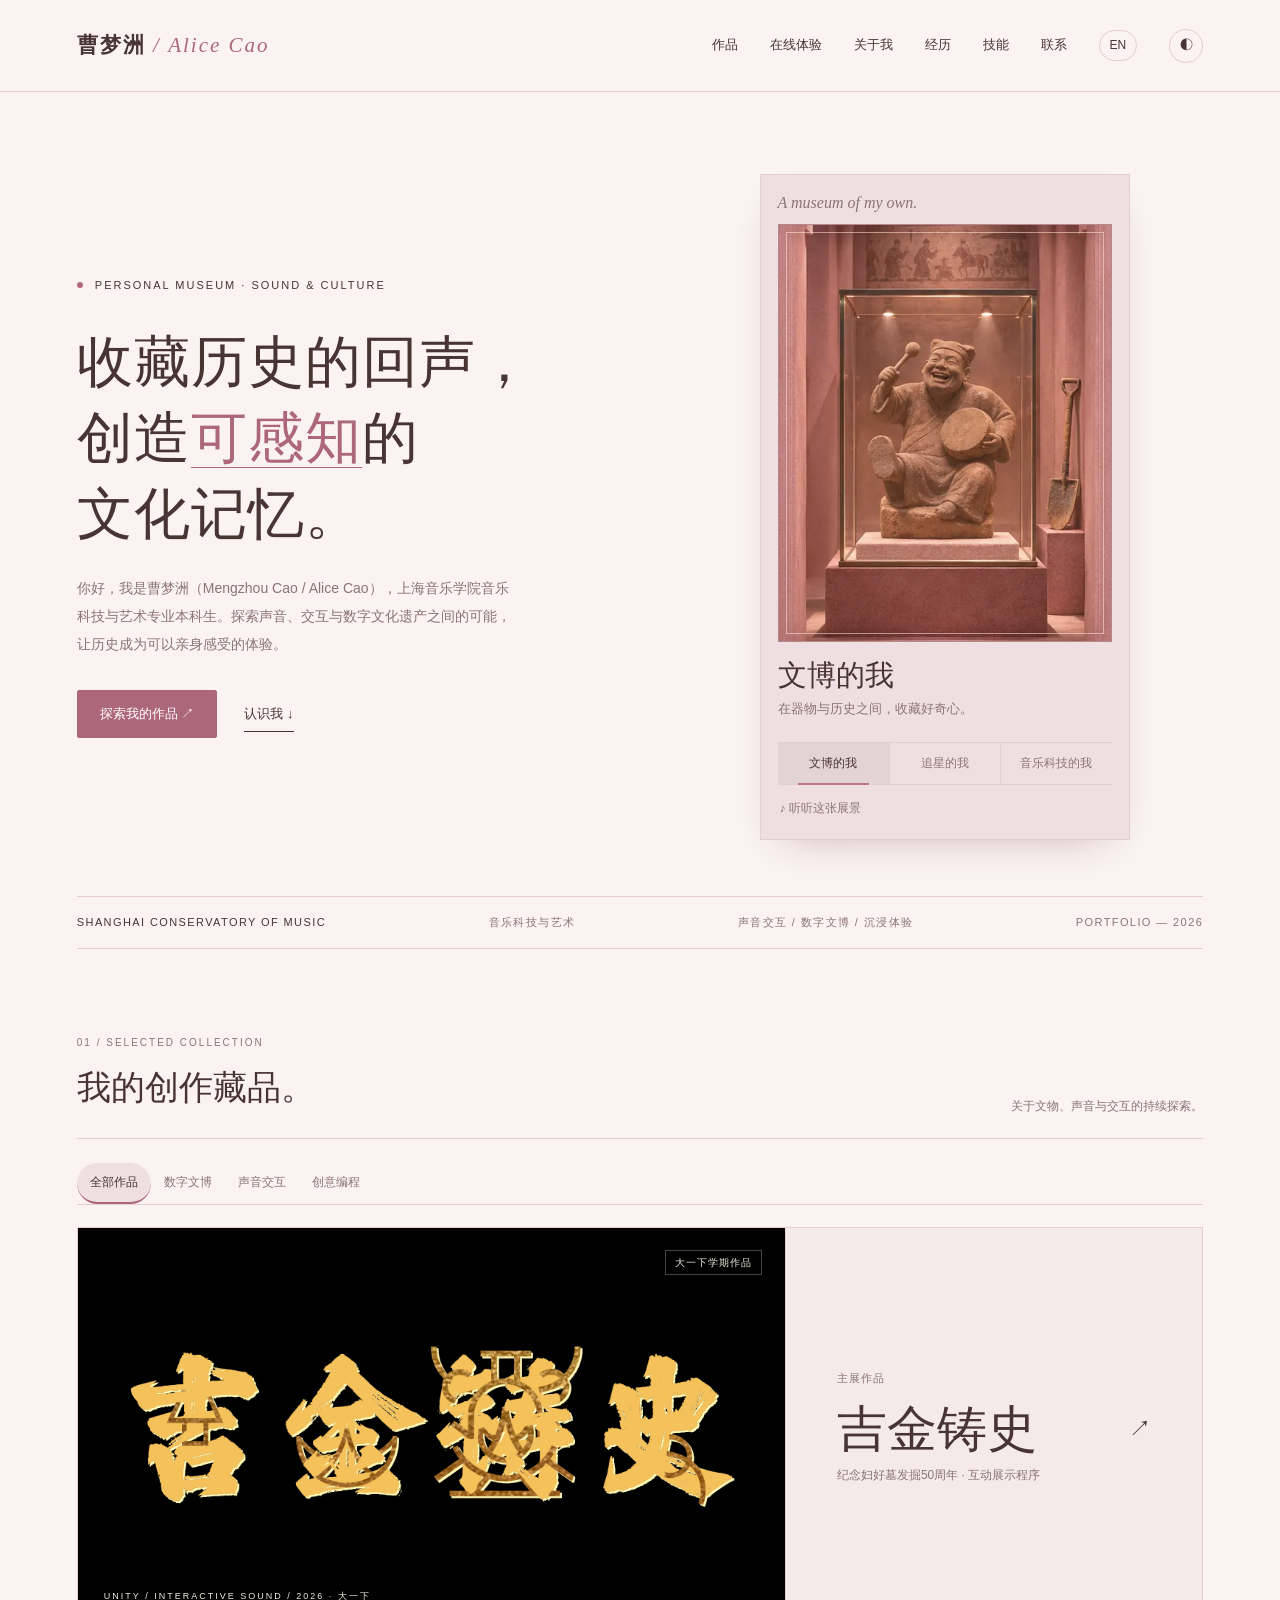
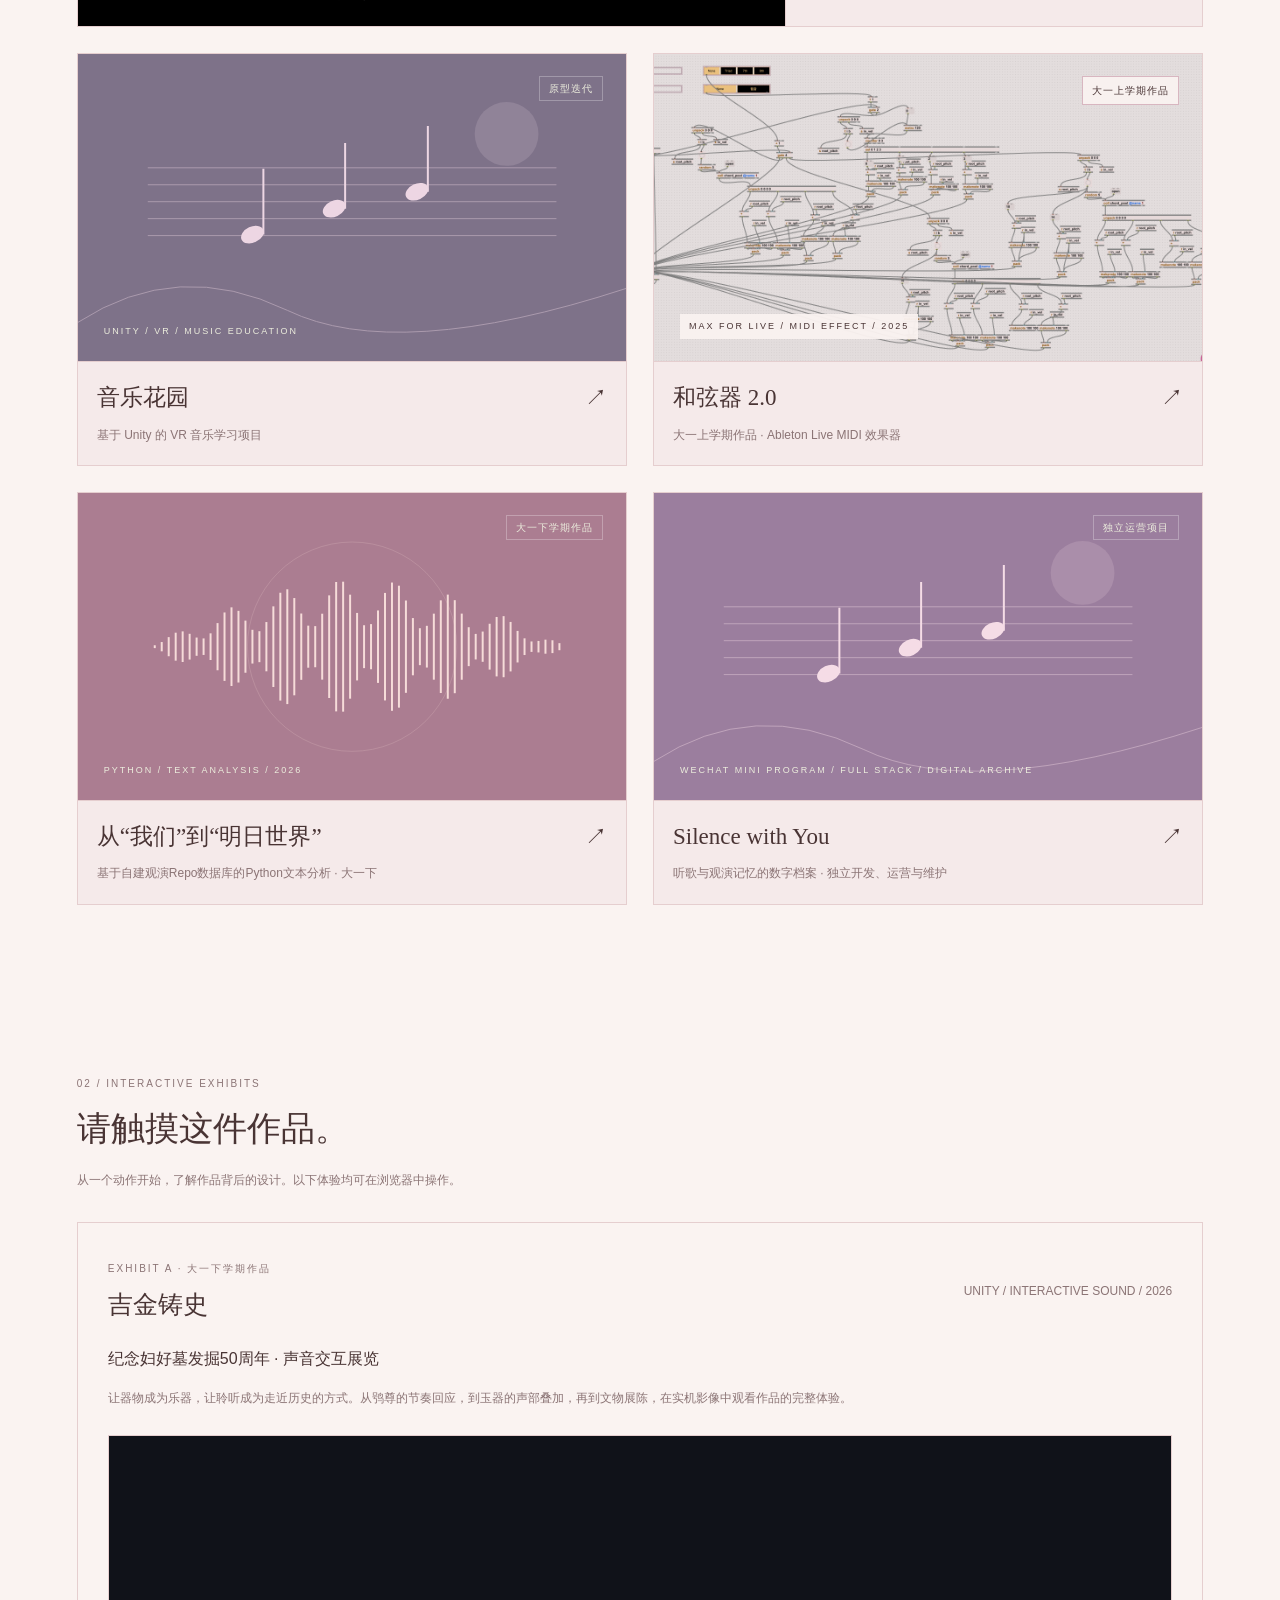
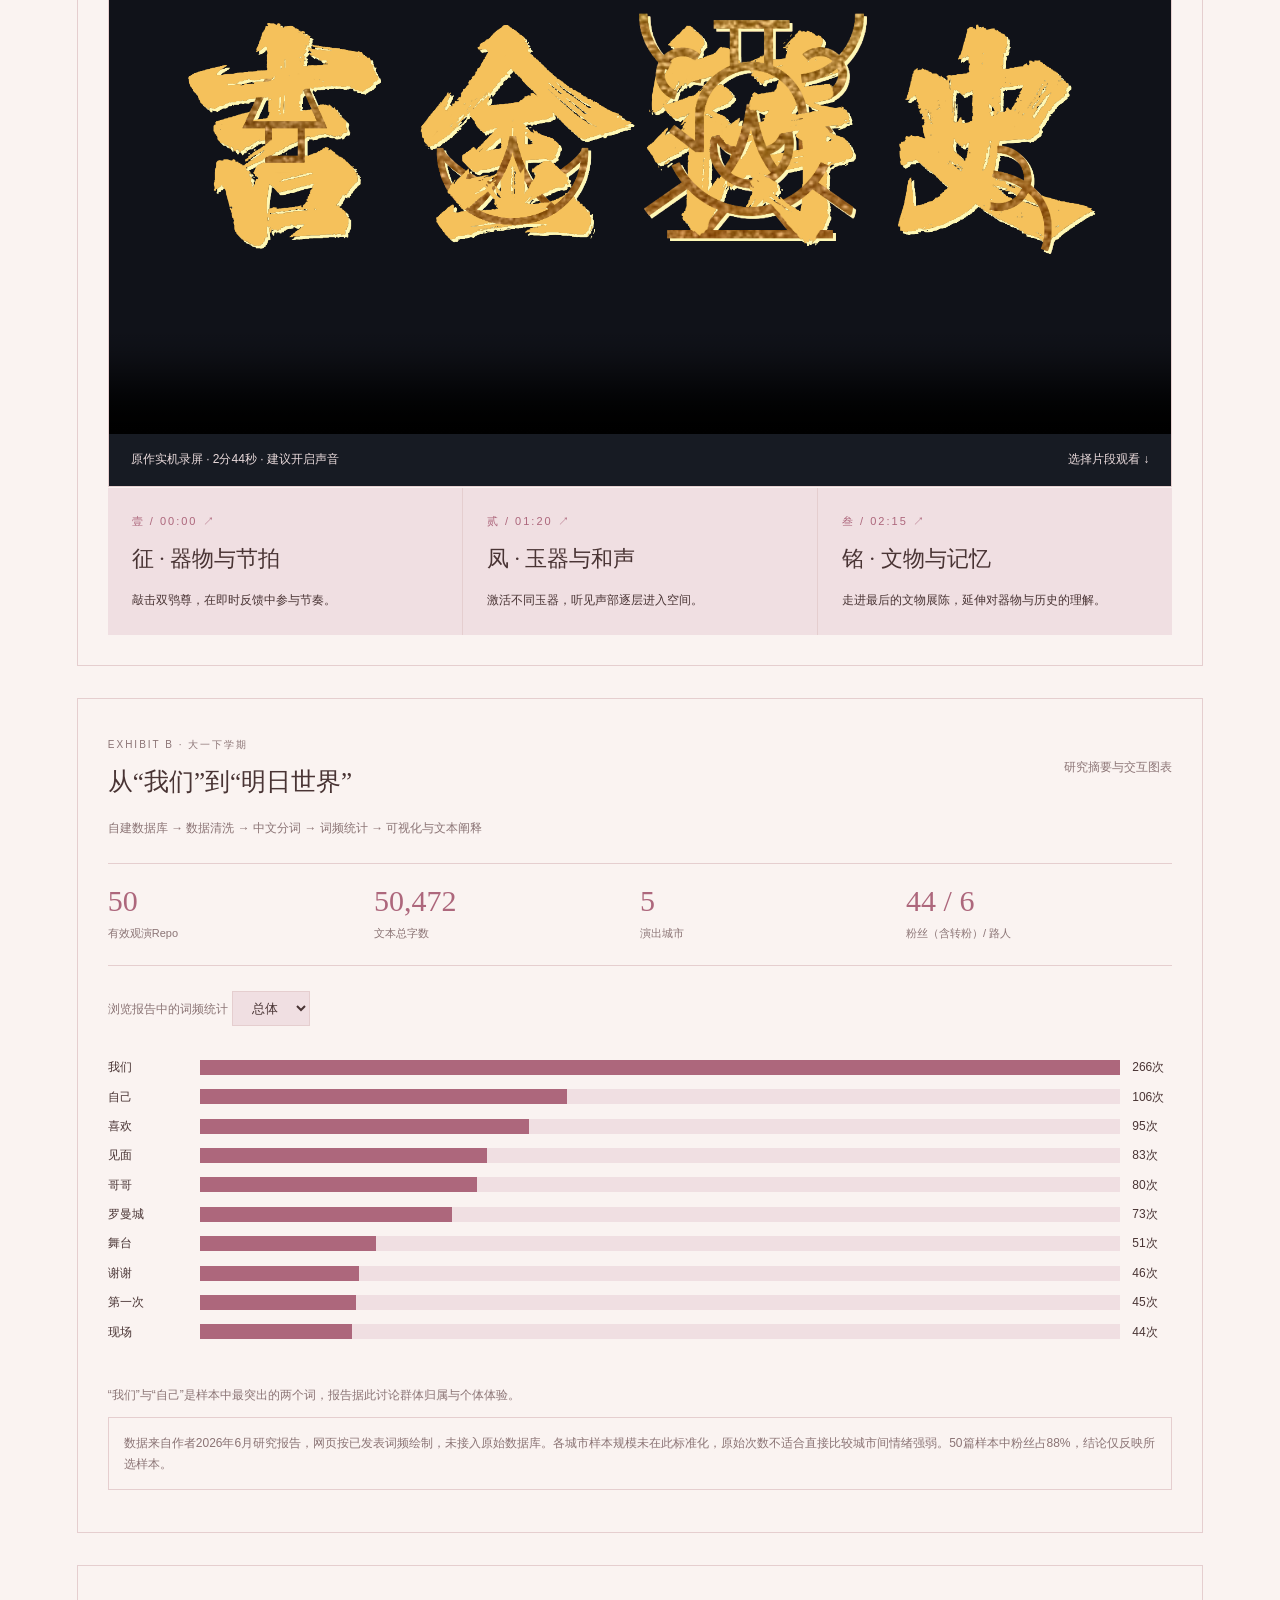
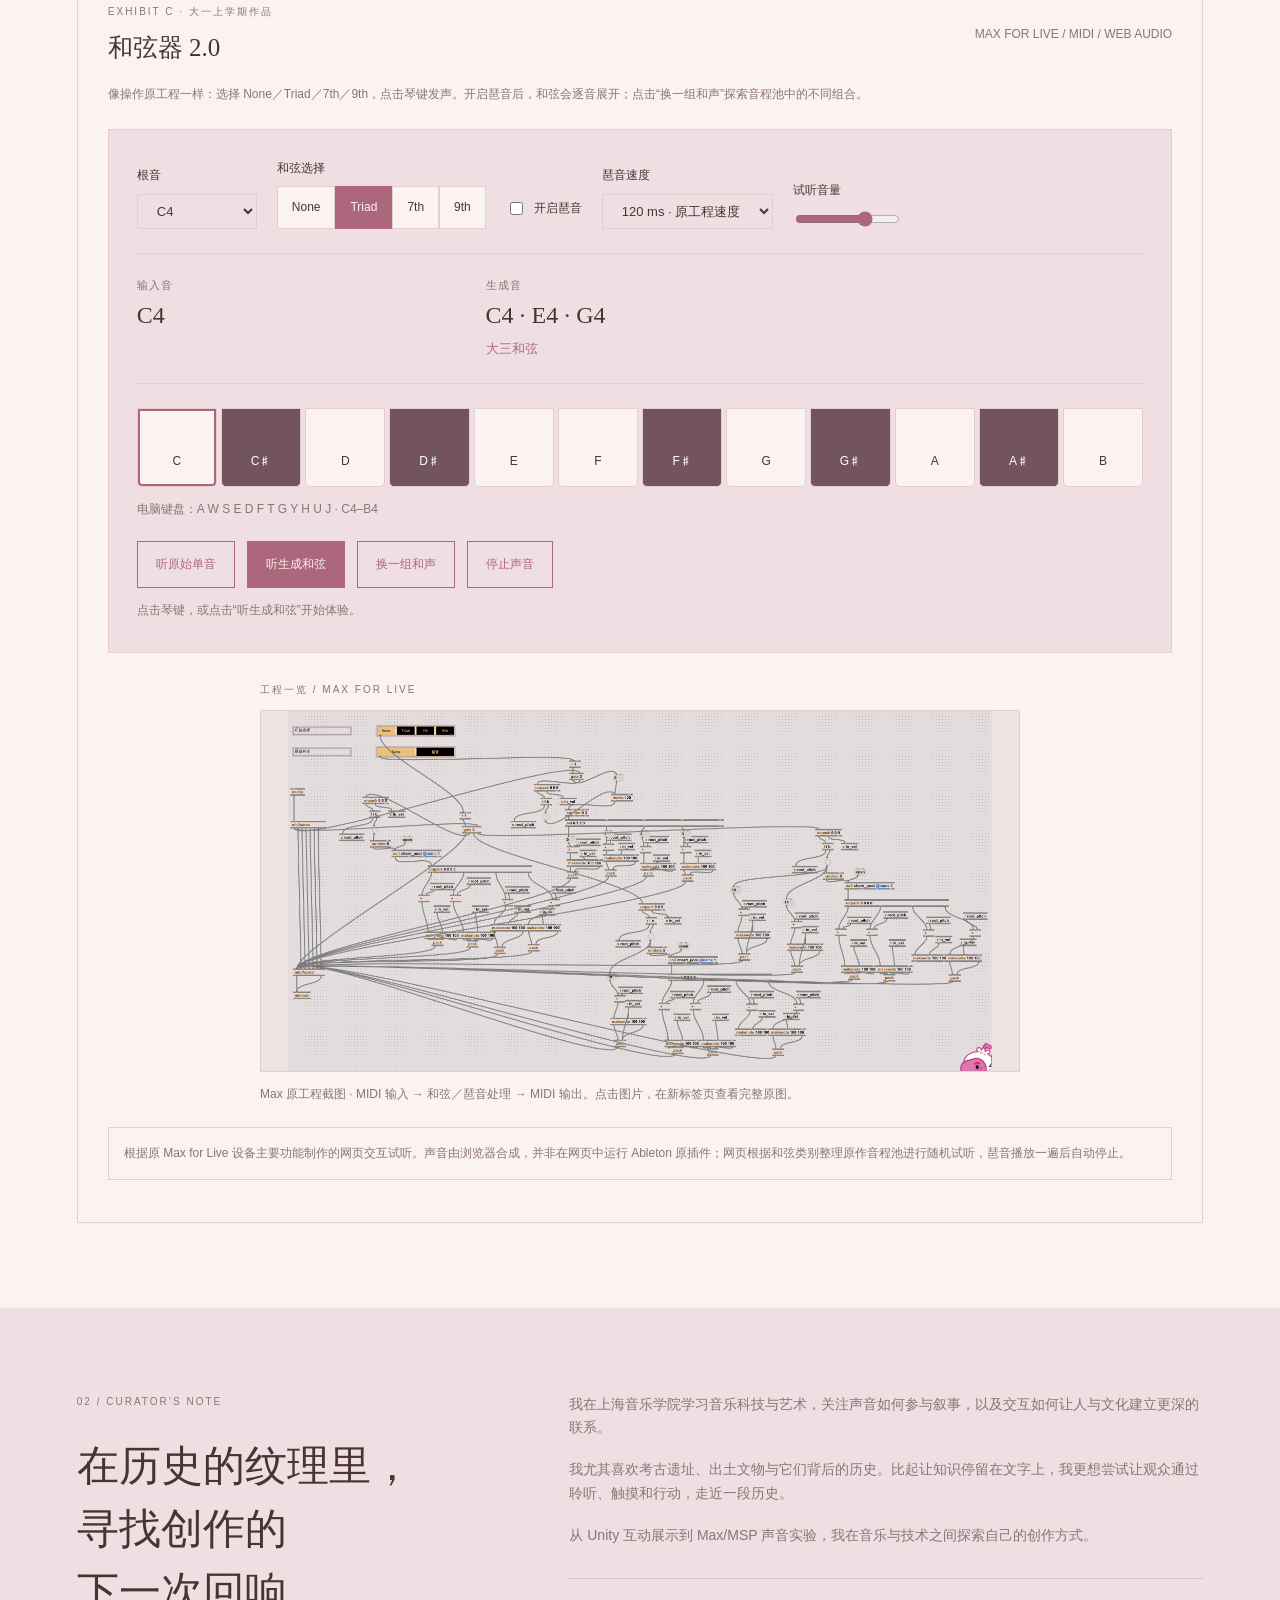
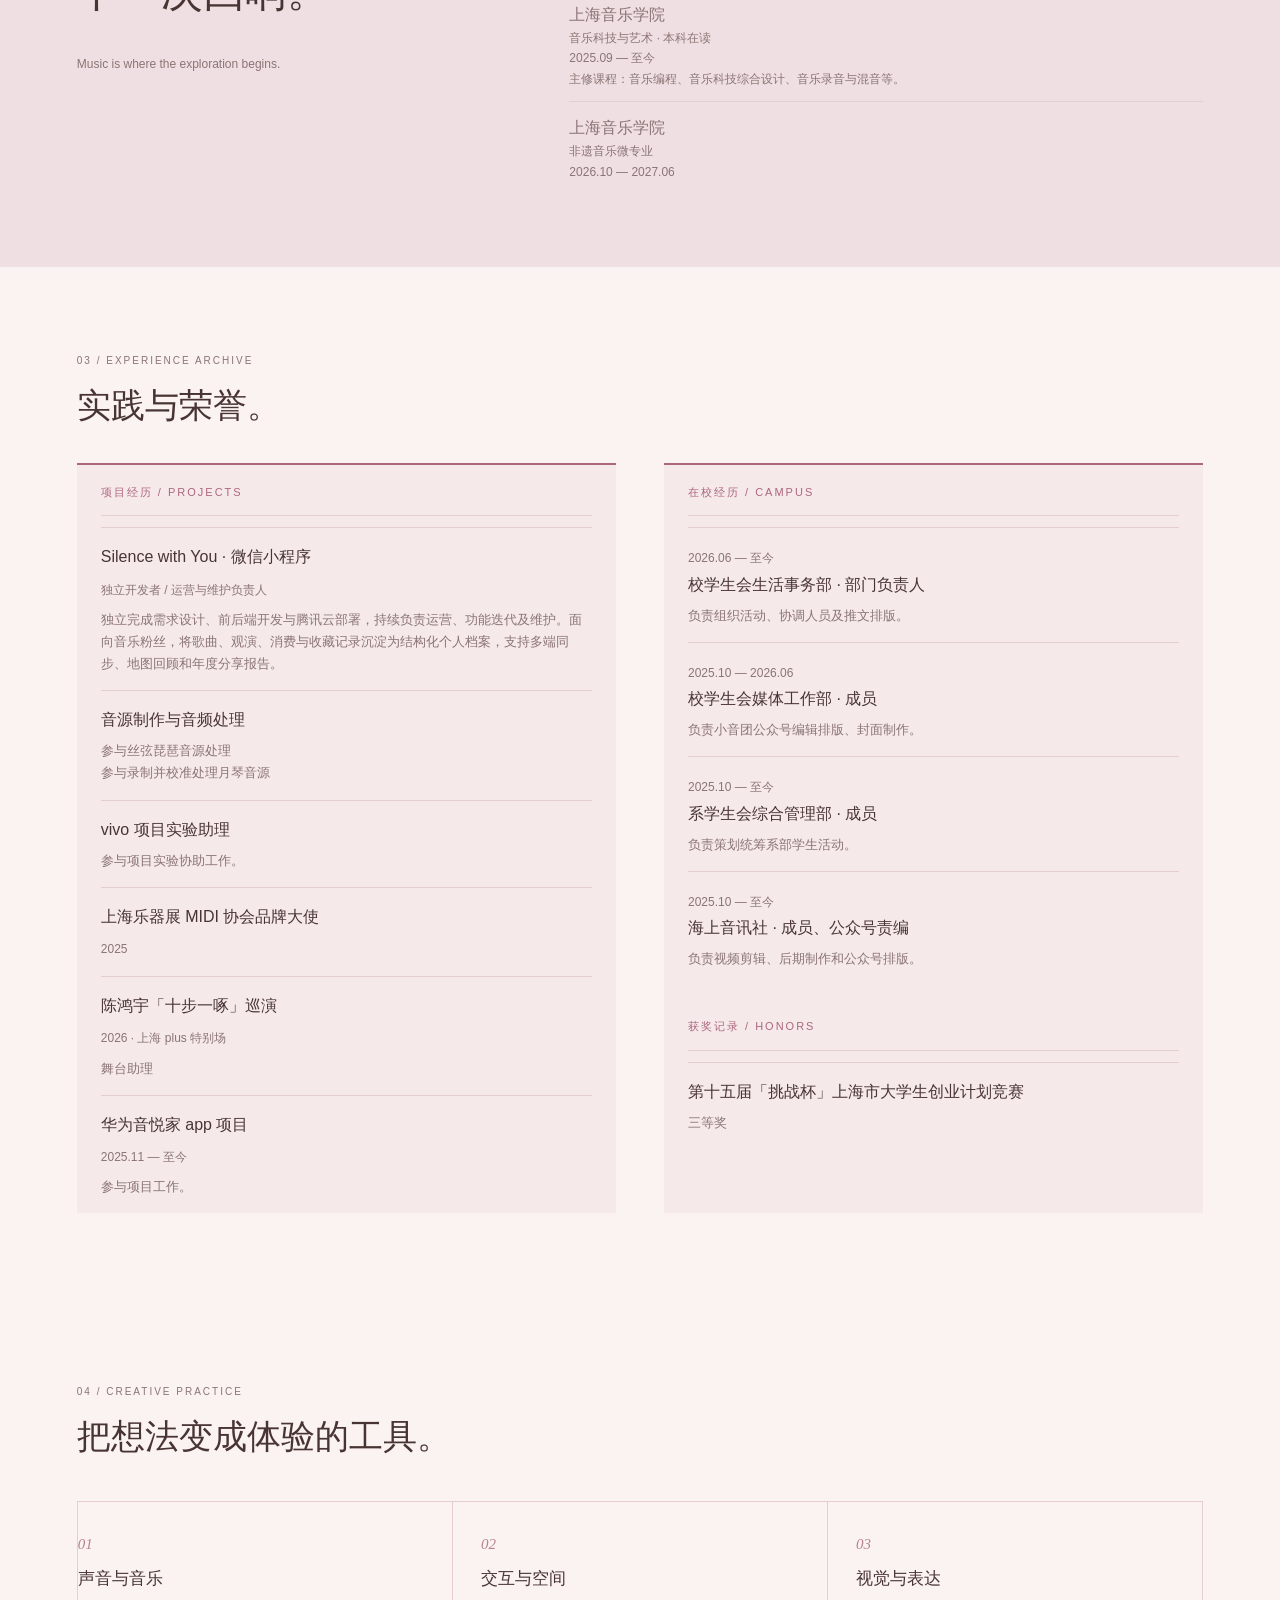
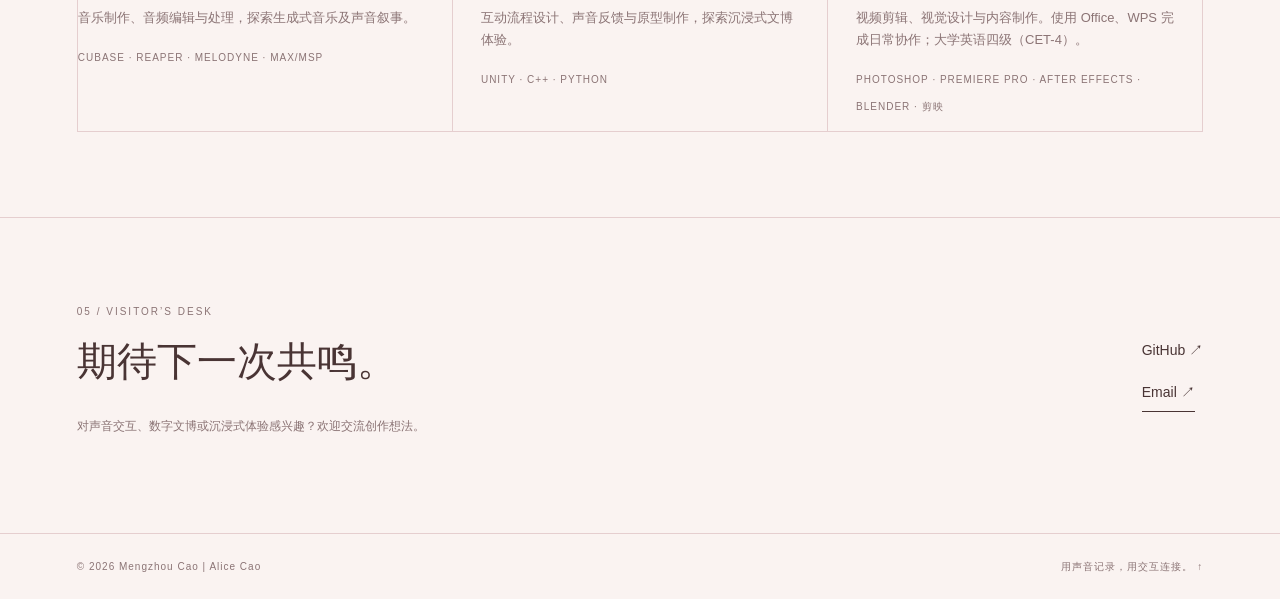
==== commit 12ef5dea: "Curate the full portfolio exhibition and update résumé content" ====
--- a/index.html
+++ b/index.html
@@ -3,15 +3,15 @@
 .resume-columns{display:grid;grid-template-columns:1fr 1fr;gap:70px;margin-top:40px}.resume-label{font-size:11px;font-weight:normal;letter-spacing:2px;color:var(--green);border-bottom:1px solid var(--line);padding-bottom:14px}.entry{border-bottom:1px solid var(--line);padding:18px 0}.entry h3{font-size:16px;font-weight:normal;margin:5px 0}.entry p{font-size:13px;color:var(--sub);margin:7px 0}.contact-links{display:flex;flex-direction:column;gap:12px;font-size:14px}.contact-links button{align-self:start}@media(max-width:760px){.resume-columns{grid-template-columns:1fr;gap:30px}nav{gap:12px}nav a:nth-child(4){display:none}.contact-links{margin-top:24px}}
 .lab{border:1px solid var(--line);padding:30px;margin-top:32px;background:var(--bg)}.lab-heading{display:flex;justify-content:space-between;align-items:center;gap:20px}.lab-heading h3{font:normal 25px Georgia,'Songti SC',serif;margin:8px 0}.lab-heading a{font-size:12px;white-space:nowrap}.chapter-tabs{display:flex;gap:10px;margin:22px 0}.demo-stage{padding:28px;background:var(--paper);text-align:center;min-height:235px}.artifact-buttons{display:flex;justify-content:center;gap:18px;flex-wrap:wrap;margin:24px 0}.artifact-btn{color:var(--ink);background:var(--bg);border:1px solid var(--line);padding:18px 24px;min-width:130px;transition:transform .15s}.artifact-btn:active{transform:scale(.95)}.artifact-btn.on{background:var(--green);color:var(--bg)}.artifact-symbol{display:block;font-size:38px;font-family:serif;line-height:1.4}.demo-controls{display:flex;gap:12px;justify-content:center;align-items:center;flex-wrap:wrap;font-size:12px}.stats{display:grid;grid-template-columns:repeat(4,1fr);border-top:1px solid var(--line);border-bottom:1px solid var(--line);margin:25px 0;padding:20px 0}.stats strong{display:block;font:normal 30px Georgia;color:var(--green)}.stats span{font-size:11px;color:var(--sub)}select{background:var(--paper);color:var(--ink);padding:8px 15px;border:1px solid var(--line);font:inherit;font-size:13px}#bars{padding:22px 0}.barrow{display:grid;grid-template-columns:80px 1fr 40px;gap:12px;align-items:center;margin:9px 0;font-size:12px}.bartrack{height:15px;background:var(--paper)}.barfill{height:100%;background:var(--green)}#beat-status{min-height:24px;font-size:12px;color:var(--sub)}.artifact-info{font-size:14px;max-width:600px;margin:16px auto}.demo-tag{font-size:10px;letter-spacing:1px;color:var(--sub)}@media(max-width:760px){.lab{padding:20px 16px}.lab-heading{display:block}.lab-heading a{display:inline-block}.lab-heading h3{font-size:22px}.stats{grid-template-columns:1fr 1fr;gap:20px}.artifact-btn{padding:14px;min-width:110px}.barrow{grid-template-columns:65px 1fr 30px;gap:8px}}
 nav{flex-wrap:wrap;align-items:center}.language-switch{font-size:12px;border:1px solid var(--line);padding:4px 10px;border-radius:20px;white-space:nowrap}@media(max-width:760px){header{height:auto;min-height:90px;gap:12px;flex-wrap:wrap;padding-top:14px;padding-bottom:14px}nav{gap:12px}}html[lang="en"] h1{font-size:clamp(38px,4vw,61px)}html[lang="en"] .caption{max-width:80%;letter-spacing:.7px}html[lang="en"] .stats span{display:block}html[lang="en"] .hero .intro{max-width:520px}
-.film{margin-top:26px;background:#171b23;border:1px solid var(--line)}.film video{display:block;width:100%;aspect-ratio:16/9;background:#101219}.film-caption{padding:16px 22px;color:#eadbdc;display:flex;justify-content:space-between;gap:16px;font-size:12px}.film-chapters{display:grid;grid-template-columns:repeat(3,1fr);gap:1px;background:var(--line);margin-top:1px}.film-chapter{border:0;text-align:left;padding:24px;background:var(--paper);color:var(--ink);font:inherit;cursor:pointer}.film-chapter:hover{background:var(--bg)}.film-chapter span{display:block;color:var(--green);font-size:11px;letter-spacing:2px;margin-bottom:10px}.film-chapter strong{font-family:Georgia,'Songti SC',serif;font-size:22px;font-weight:normal}.film-chapter p{font-size:12px;line-height:1.8;margin-bottom:0}.cover .real-cover{width:100%;height:100%;object-fit:cover;position:absolute;inset:0}.cover:has(.real-cover){position:relative}.cover:has(.real-cover):after{content:'';position:absolute;inset:0;background:linear-gradient(transparent 35%,rgba(0,0,0,.75));pointer-events:none}.cover .stamp,.cover .caption{z-index:1}.watch-link{display:inline-block;margin-top:20px;color:var(--green);text-underline-offset:5px}@media(max-width:600px){.film-chapters{grid-template-columns:1fr}.film-chapter{padding:18px}.film-caption{display:block}}.cover .real-cover{object-fit:contain;background:#000}.cover:has(.real-cover):after{background:none}.cover:has(.real-cover) .stamp{background:#0009}</style><link rel="stylesheet" href="assets/chord-demo.css?v=3"><script src="assets/chord-demo.js?v=3" defer></script><link rel="stylesheet" href="assets/museum-scenes.css"><link rel="stylesheet" href="assets/museum-gallery.css"></head><body><header><a class="brand" href="#">曹梦洲<i> / Alice Cao</i></a><nav aria-label="主导航"><a href="#work">作品</a><a href="#experience-lab">在线体验</a><a href="#about">关于我</a><a href="#experience">经历</a><a href="#skills">技能</a><a href="#contact">联系</a><a class="language-switch" href="en.html" lang="en" onclick="localStorage.setItem('portfolio-language','en')">EN</a><button class="circle" id="theme" aria-label="切换深浅色主题">◐</button></nav></header><main><div class="hero"><div><div class="eyebrow"><span class="dot"></span>PERSONAL MUSEUM · SOUND & CULTURE</div><h1>收藏历史的回声，<br>创造<em>可感知</em>的<br>文化记忆。</h1><p class="intro">你好，我是曹梦洲（Mengzhou Cao / Alice Cao），上海音乐学院音乐科技与艺术专业本科生。探索声音、交互与数字文化遗产之间的可能，让历史成为可以亲身感受的体验。</p><div class="hero-actions"><a class="primary" href="#work">探索我的作品 <span aria-hidden="true">↗</span></a><a class="textlink" href="#about">认识我 ↓</a></div></div><div class="museum-scenes" id="museum-world" data-lang="zh"><p class="world-heading">A museum of my own.</p><div class="scene-stage" tabindex="0" role="group" aria-label="展景图像，可用左右方向键切换"><div class="scene-image" role="img" aria-label="玻璃展柜里的陶击鼓说唱俑，旁边陈列考古铲" aria-hidden="false"><div class="scene-picture"></div></div><div class="scene-image" role="img" aria-label="一碗咸粥和粉色应援棒，远处是舞台灯光和彩带" aria-hidden="true"><div class="scene-picture"></div></div><div class="scene-image" role="img" aria-label="音乐工作台上的麦克风、声卡、音箱和微缩模型" aria-hidden="true"><div class="scene-picture"></div></div></div><h2 class="world-title">文博的我</h2><p class="world-caption" aria-live="polite">在器物与历史之间，收藏好奇心。</p><div class="world-tabs" role="group" aria-label="选择展景"><button type="button" data-world-face="0" aria-pressed="true">文博的我</button><button type="button" data-world-face="1" aria-pressed="false">追星的我</button><button type="button" data-world-face="2" aria-pressed="false">音乐科技的我</button></div><div class="world-tools"><button type="button" data-world-sound>♪ 听听这张展景</button></div><p class="world-status" role="status" aria-live="polite"></p></div></div><div class="band"><b>SHANGHAI CONSERVATORY OF MUSIC</b><span>音乐科技与艺术</span><span>声音交互 / 数字文博 / 沉浸体验</span><span>PORTFOLIO — 2026</span></div>
+.film{margin-top:26px;background:#171b23;border:1px solid var(--line)}.film video{display:block;width:100%;aspect-ratio:16/9;background:#101219}.film-caption{padding:16px 22px;color:#eadbdc;display:flex;justify-content:space-between;gap:16px;font-size:12px}.film-chapters{display:grid;grid-template-columns:repeat(3,1fr);gap:1px;background:var(--line);margin-top:1px}.film-chapter{border:0;text-align:left;padding:24px;background:var(--paper);color:var(--ink);font:inherit;cursor:pointer}.film-chapter:hover{background:var(--bg)}.film-chapter span{display:block;color:var(--green);font-size:11px;letter-spacing:2px;margin-bottom:10px}.film-chapter strong{font-family:Georgia,'Songti SC',serif;font-size:22px;font-weight:normal}.film-chapter p{font-size:12px;line-height:1.8;margin-bottom:0}.cover .real-cover{width:100%;height:100%;object-fit:cover;position:absolute;inset:0}.cover:has(.real-cover){position:relative}.cover:has(.real-cover):after{content:'';position:absolute;inset:0;background:linear-gradient(transparent 35%,rgba(0,0,0,.75));pointer-events:none}.cover .stamp,.cover .caption{z-index:1}.watch-link{display:inline-block;margin-top:20px;color:var(--green);text-underline-offset:5px}@media(max-width:600px){.film-chapters{grid-template-columns:1fr}.film-chapter{padding:18px}.film-caption{display:block}}.cover .real-cover{object-fit:contain;background:#000}.cover:has(.real-cover):after{background:none}.cover:has(.real-cover) .stamp{background:#0009}</style><link rel="stylesheet" href="assets/chord-demo.css?v=3"><script src="assets/chord-demo.js?v=3" defer></script><link rel="stylesheet" href="assets/museum-scenes.css"><link rel="stylesheet" href="assets/museum-gallery.css"><link rel="stylesheet" href="assets/exhibition-resume.css"></head><body><header><a class="brand" href="#">曹梦洲<i> / Alice Cao</i></a><nav aria-label="主导航"><a href="#work">作品</a><a href="#experience-lab">在线体验</a><a href="#about">关于我</a><a href="#experience">经历</a><a href="#skills">技能</a><a href="#contact">联系</a><a class="language-switch" href="en.html" lang="en" onclick="localStorage.setItem('portfolio-language','en')">EN</a><button class="circle" id="theme" aria-label="切换深浅色主题">◐</button></nav></header><main><div class="hero"><div><div class="eyebrow"><span class="dot"></span>PERSONAL MUSEUM · SOUND & CULTURE</div><h1>收藏历史的回声，<br>创造<em>可感知</em>的<br>文化记忆。</h1><p class="intro">你好，我是曹梦洲（Mengzhou Cao / Alice Cao），上海音乐学院音乐科技与艺术专业本科生。探索声音、交互与数字文化遗产之间的可能，让历史成为可以亲身感受的体验。</p><div class="hero-actions"><a class="primary" href="#work">探索我的作品 <span aria-hidden="true">↗</span></a><a class="textlink" href="#about">认识我 ↓</a></div></div><div class="museum-scenes" id="museum-world" data-lang="zh"><p class="world-heading">A museum of my own.</p><div class="scene-stage" tabindex="0" role="group" aria-label="展景图像，可用左右方向键切换"><div class="scene-image" role="img" aria-label="玻璃展柜里的陶击鼓说唱俑，旁边陈列考古铲" aria-hidden="false"><div class="scene-picture"></div></div><div class="scene-image" role="img" aria-label="一碗咸粥和粉色应援棒，远处是舞台灯光和彩带" aria-hidden="true"><div class="scene-picture"></div></div><div class="scene-image" role="img" aria-label="音乐工作台上的麦克风、声卡、音箱和微缩模型" aria-hidden="true"><div class="scene-picture"></div></div></div><h2 class="world-title">文博的我</h2><p class="world-caption" aria-live="polite">在器物与历史之间，收藏好奇心。</p><div class="world-tabs" role="group" aria-label="选择展景"><button type="button" data-world-face="0" aria-pressed="true">文博的我</button><button type="button" data-world-face="1" aria-pressed="false">追星的我</button><button type="button" data-world-face="2" aria-pressed="false">音乐科技的我</button></div><div class="world-tools"><button type="button" data-world-sound>♪ 听听这张展景</button></div><p class="world-status" role="status" aria-live="polite"></p></div></div><div class="band"><b>SHANGHAI CONSERVATORY OF MUSIC</b><span>音乐科技与艺术</span><span>声音交互 / 数字文博 / 沉浸体验</span><span>PORTFOLIO — 2026</span></div>
 <section id="work"><div class="sectionhead"><div><div class="kicker">01 / SELECTED COLLECTION</div><h2>我的创作藏品。</h2></div><span class="small">关于文物、声音与交互的持续探索。</span></div><div class="filters" aria-label="作品分类"><button class="filter active" data-filter="all" aria-pressed="true">全部作品</button><button class="filter" data-filter="culture" aria-pressed="false">数字文博</button><button class="filter" data-filter="sound" aria-pressed="false">声音交互</button><button class="filter" data-filter="creative" aria-pressed="false">创意编程</button></div><div class="projects" id="projects"></div></section>
-<section id="experience-lab"><div class="kicker">02 / INTERACTIVE EXHIBITS</div><h2>请触摸这件作品。</h2><p class="small">从一个动作开始，了解作品背后的设计。以下体验均可在浏览器中操作。</p><div class="lab" id="bronze-screening"><div class="lab-heading"><div><span class="kicker">EXHIBIT A · 大一下学期作品</span><h3>吉金铸史</h3></div><span class="small">UNITY / INTERACTIVE SOUND / 2026</span></div><p>纪念妇好墓发掘50周年 · 声音交互展览</p><p class="small">让器物成为乐器，让聆听成为走近历史的方式。从鸮尊的节奏回应，到玉器的声部叠加，再到文物展陈，在实机影像中观看作品的完整体验。</p><div class="film"><video id="bronze-video" controls playsinline preload="none" poster="assets/jijin-cover.png" aria-label="吉金铸史"><source src="assets/jijin-demo.mp4" type="video/mp4"></video><div class="film-caption"><span>原作实机录屏 · 2分44秒 · 建议开启声音</span><span>选择片段观看 ↓</span></div></div><div class="film-chapters"><button class="film-chapter" data-seek="0"><span>壹 / 00:00 ↗</span><strong>征 · 器物与节拍</strong><p>敲击双鸮尊，在即时反馈中参与节奏。</p></button><button class="film-chapter" data-seek="80"><span>贰 / 01:20 ↗</span><strong>凤 · 玉器与和声</strong><p>激活不同玉器，听见声部逐层进入空间。</p></button><button class="film-chapter" data-seek="135"><span>叁 / 02:15 ↗</span><strong>铭 · 文物与记忆</strong><p>走进最后的文物展陈，延伸对器物与历史的理解。</p></button></div></div><div class="lab"><div class="lab-heading"><div><span class="kicker">EXHIBIT B · 大一下学期</span><h3>从“我们”到“明日世界”</h3></div><span class="small">研究摘要与交互图表</span></div><p class="small">自建数据库 → 数据清洗 → 中文分词 → 词频统计 → 可视化与文本阐释</p><div class="stats"><div><strong>50</strong><span>有效观演Repo</span></div><div><strong>50,472</strong><span>文本总字数</span></div><div><strong>5</strong><span>演出城市</span></div><div><strong>44 / 6</strong><span>粉丝（含转粉）/ 路人</span></div></div><label class="small" for="city-select">浏览报告中的词频统计</label> <select id="city-select"><option>总体</option><option>郑州</option><option>南昌</option><option>宜昌</option><option>太原</option><option>成都</option></select><div id="bars" aria-live="polite"></div><p id="city-note" class="small"></p><p class="notice">数据来自作者2026年6月研究报告，网页按已发表词频绘制，未接入原始数据库。各城市样本规模未在此标准化，原始次数不适合直接比较城市间情绪强弱。50篇样本中粉丝占88%，结论仅反映所选样本。</p></div><div class="lab" id="chord-lab" data-lang="zh"><div class="lab-heading"><div><span class="kicker">EXHIBIT C · 大一上学期作品</span><h3>和弦器 2.0</h3></div><span class="small">MAX FOR LIVE / MIDI / WEB AUDIO</span></div><p class="small">像操作原工程一样：选择 None／Triad／7th／9th，点击琴键发声。开启琶音后，和弦会逐音展开；点击“换一组和声”探索音程池中的不同组合。</p><div class="chord-panel"><div class="chord-controls"><label>根音<select id="chord-root"><option value="60">C4</option><option value="61">C♯4</option><option value="62">D4</option><option value="63">D♯4</option><option value="64">E4</option><option value="65">F4</option><option value="66">F♯4</option><option value="67">G4</option><option value="68">G♯4</option><option value="69">A4</option><option value="70">A♯4</option><option value="71">B4</option></select></label><div class="chord-mode-control"><span>和弦选择</span><div class="chord-mode-tabs" role="group" aria-label="和弦选择"><button type="button" data-chord-mode="none" aria-pressed="false">None</button><button type="button" data-chord-mode="triad" aria-pressed="true">Triad</button><button type="button" data-chord-mode="seventh" aria-pressed="false">7th</button><button type="button" data-chord-mode="ninth" aria-pressed="false">9th</button></div><input type="hidden" id="chord-mode" value="triad"></div><label class="arp-control"><input type="checkbox" id="chord-arp">开启琶音</label><label>琶音速度<select id="chord-speed"><option value="0.24">慢</option><option value="0.12" selected>120 ms · 原工程速度</option><option value="0.08">快</option></select></label><label class="chord-volume">试听音量<input id="chord-volume" type="range" min="0" max="100" value="70" aria-label="试听音量"></label></div><div class="chord-readout"><div><small>输入音</small><strong id="chord-input">C4</strong></div><div><small>生成音</small><strong id="chord-output">C4 · E4 · G4</strong><span id="chord-name" class="chord-name">C major</span></div></div><div class="chord-keys" role="group" aria-label="选择根音并试听"><button class="chord-key " data-midi="60" aria-pressed="true">C</button><button class="chord-key accidental" data-midi="61" aria-pressed="false">C♯</button><button class="chord-key " data-midi="62" aria-pressed="false">D</button><button class="chord-key accidental" data-midi="63" aria-pressed="false">D♯</button><button class="chord-key " data-midi="64" aria-pressed="false">E</button><button class="chord-key " data-midi="65" aria-pressed="false">F</button><button class="chord-key accidental" data-midi="66" aria-pressed="false">F♯</button><button class="chord-key " data-midi="67" aria-pressed="false">G</button><button class="chord-key accidental" data-midi="68" aria-pressed="false">G♯</button><button class="chord-key " data-midi="69" aria-pressed="false">A</button><button class="chord-key accidental" data-midi="70" aria-pressed="false">A♯</button><button class="chord-key " data-midi="71" aria-pressed="false">B</button></div><p class="small">电脑键盘：A W S E D F T G Y H U J · C4–B4</p><div class="chord-actions"><button id="chord-single">听原始单音</button><button class="chord-primary" id="chord-play">听生成和弦</button><button id="chord-random">换一组和声</button><button id="chord-stop">停止声音</button></div><div id="chord-status" role="status" aria-live="polite">点击琴键，或点击“听生成和弦”开始体验。</div></div><figure class="max-patch"><div class="kicker">工程一览 / MAX FOR LIVE</div><a href="assets/chord-max-patch.png" target="_blank" rel="noopener" aria-label="在新标签页打开 Max 工程原图"><img src="assets/chord-max-patch.png" width="1372" height="702" loading="lazy" alt="和弦器 2.0 的 Max 原工程截图，展示 MIDI 输入、和弦选择、琶音与 MIDI 输出的模块和连线"></a><figcaption>Max 原工程截图 · MIDI 输入 → 和弦／琶音处理 → MIDI 输出。点击图片，在新标签页查看完整原图。</figcaption></figure><p class="notice">根据原 Max for Live 设备主要功能制作的网页交互试听。声音由浏览器合成，并非在网页中运行 Ableton 原插件；网页根据和弦类别整理原作音程池进行随机试听，琶音播放一遍后自动停止。</p></div></section><section id="about" class="about"><div><div class="kicker">02 / CURATOR’S NOTE</div><h2>在历史的纹理里，<br>寻找创作的<br>下一次回响。</h2><span class="small">Music is where the exploration begins.</span></div><div class="about-copy"><p>我在上海音乐学院学习音乐科技与艺术，关注声音如何参与叙事，以及交互如何让人与文化建立更深的联系。</p><p>我尤其喜欢考古遗址、出土文物与它们背后的历史。比起让知识停留在文字上，我更想尝试让观众通过聆听、触摸和行动，走近一段历史。</p><p>从 Unity 互动展示到 Max/MSP 声音实验，我在音乐与技术之间探索自己的创作方式。</p><div class="edu"><div><strong>上海音乐学院</strong>音乐科技与艺术 · 本科在读<br>2025.09 — 至今<br><span class="small">主修课程：音乐编程、音乐科技综合设计、音乐录音与混音等。</span></div><span>SHANGHAI<br>CHINA</span></div></div></section>
-<section id="experience"><div class="kicker">03 / EXPERIENCE ARCHIVE</div><h2>实践与成长档案。</h2><div class="resume-columns"><div><h3 class="resume-label">项目经历 / PROJECTS</h3><div class="entry"><h3>Silence with You · 微信小程序</h3><span class="small">独立开发者 / 运营与维护负责人</span><p>独立完成需求设计、前后端开发与腾讯云部署，持续负责运营、功能迭代及维护。面向音乐粉丝，将歌曲、观演、消费与收藏记录沉淀为结构化个人档案，支持多端同步、地图回顾和年度分享报告。</p></div><div class="entry"><h3>音源制作与音频处理</h3><p>参与丝弦琵琶音源处理<br>参与录制并校准处理月琴音源</p></div><div class="entry"><h3>vivo 项目实验助理</h3><p>参与项目实验协助工作。</p></div><div class="entry"><h3>上海乐器展 MIDI 协会品牌大使</h3><span class="small">2025</span></div><div class="entry"><h3>陈鸿宇「十步一啄」巡演</h3><span class="small">2026 · 上海 plus 特别场</span><p>舞台助理</p></div><div class="entry"><h3>华为音悦家 app 项目</h3><span class="small">2025.11 — 至今</span><p>参与项目工作。</p></div></div><div><h3 class="resume-label">在校经历 / CAMPUS</h3><div class="entry"><span class="small">2026.06 — 至今</span><h3>校学生会生活事务部 · 部门负责人</h3><p>负责活动安排组织、人员协调。</p></div><div class="entry"><span class="small">2025.10 — 2026.06</span><h3>校学生会媒体工作部 · 成员</h3><p>负责小音团公众号编辑排版、封面制作。</p></div><div class="entry"><span class="small">2025.10 — 至今</span><h3>系学生会综合管理部 · 成员</h3><p>负责策划统筹系部学生活动。</p></div><div class="entry"><span class="small">2025.10 — 至今</span><h3>海上音讯社 · 成员</h3><p>负责视频剪辑后期制作。</p></div><h3 class="resume-label" style="margin-top:32px">获奖记录 / HONORS</h3><div class="entry"><h3>第十五届「挑战杯」上海市大学生创业计划竞赛</h3><p>三等奖</p></div></div></div></section><section id="skills"><div class="kicker">04 / CREATIVE PRACTICE</div><h2>把想法变成体验的工具。</h2><div class="tools"><div class="tool"><span class="num">01</span><h3>声音与音乐</h3><p>音乐制作、音频编辑与处理，探索生成式音乐及声音叙事。</p><span class="tags">CUBASE · REAPER · MELODYNE · MAX/MSP</span></div><div class="tool"><span class="num">02</span><h3>交互与空间</h3><p>互动流程设计、声音反馈与原型制作，探索沉浸式文博体验。</p><span class="tags">UNITY · C++ · PYTHON</span></div><div class="tool"><span class="num">03</span><h3>视觉与表达</h3><p>视频剪辑、视觉设计与内容制作。使用 Office、WPS 完成日常协作；大学英语四级（CET-4）。</p><span class="tags">PHOTOSHOP · PREMIERE PRO · AFTER EFFECTS · 剪映</span></div></div></section><section id="contact" class="contact"><div><div class="kicker">05 / VISITOR’S DESK</div><h2>期待下一次共鸣。</h2><p class="small">对声音交互、数字文博或沉浸式体验感兴趣？欢迎交流创作想法。</p></div><div class="contact-links"><a href="https://github.com/Alice0723" target="_blank" rel="noopener">GitHub ↗</a><button class="textlink" style="background:none;border-width:0 0 1px;color:inherit" id="contactBtn">Email ↗</button></div></section></main><footer><span>© 2026 Mengzhou Cao | Alice Cao</span><span>用声音记录，用交互连接。 <a href="#">↑</a></span></footer><dialog id="detail" aria-labelledby="detail-title"><button class="close" aria-label="关闭详情">×</button><div id="detail-body"></div></dialog><script>
+<section id="experience-lab"><div class="kicker">02 / INTERACTIVE EXHIBITS</div><h2>请触摸这件作品。</h2><p class="small">从一个动作开始，了解作品背后的设计。以下体验均可在浏览器中操作。</p><div class="lab" id="bronze-screening"><div class="lab-heading"><div><span class="kicker">EXHIBIT A · 大一下学期作品</span><h3>吉金铸史</h3></div><span class="small">UNITY / INTERACTIVE SOUND / 2026</span></div><p>纪念妇好墓发掘50周年 · 声音交互展览</p><p class="small">让器物成为乐器，让聆听成为走近历史的方式。从鸮尊的节奏回应，到玉器的声部叠加，再到文物展陈，在实机影像中观看作品的完整体验。</p><div class="film"><video id="bronze-video" controls playsinline preload="none" poster="assets/jijin-cover.png" aria-label="吉金铸史"><source src="assets/jijin-demo.mp4" type="video/mp4"></video><div class="film-caption"><span>原作实机录屏 · 2分44秒 · 建议开启声音</span><span>选择片段观看 ↓</span></div></div><div class="film-chapters"><button class="film-chapter" data-seek="0"><span>壹 / 00:00 ↗</span><strong>征 · 器物与节拍</strong><p>敲击双鸮尊，在即时反馈中参与节奏。</p></button><button class="film-chapter" data-seek="80"><span>贰 / 01:20 ↗</span><strong>凤 · 玉器与和声</strong><p>激活不同玉器，听见声部逐层进入空间。</p></button><button class="film-chapter" data-seek="135"><span>叁 / 02:15 ↗</span><strong>铭 · 文物与记忆</strong><p>走进最后的文物展陈，延伸对器物与历史的理解。</p></button></div></div><div class="lab"><div class="lab-heading"><div><span class="kicker">EXHIBIT B · 大一下学期</span><h3>从“我们”到“明日世界”</h3></div><span class="small">研究摘要与交互图表</span></div><p class="small">自建数据库 → 数据清洗 → 中文分词 → 词频统计 → 可视化与文本阐释</p><div class="stats"><div><strong>50</strong><span>有效观演Repo</span></div><div><strong>50,472</strong><span>文本总字数</span></div><div><strong>5</strong><span>演出城市</span></div><div><strong>44 / 6</strong><span>粉丝（含转粉）/ 路人</span></div></div><label class="small" for="city-select">浏览报告中的词频统计</label> <select id="city-select"><option>总体</option><option>郑州</option><option>南昌</option><option>宜昌</option><option>太原</option><option>成都</option></select><div id="bars" aria-live="polite"></div><p id="city-note" class="small"></p><p class="notice">数据来自作者2026年6月研究报告，网页按已发表词频绘制，未接入原始数据库。各城市样本规模未在此标准化，原始次数不适合直接比较城市间情绪强弱。50篇样本中粉丝占88%，结论仅反映所选样本。</p></div><div class="lab" id="chord-lab" data-lang="zh"><div class="lab-heading"><div><span class="kicker">EXHIBIT C · 大一上学期作品</span><h3>和弦器 2.0</h3></div><span class="small">MAX FOR LIVE / MIDI / WEB AUDIO</span></div><p class="small">像操作原工程一样：选择 None／Triad／7th／9th，点击琴键发声。开启琶音后，和弦会逐音展开；点击“换一组和声”探索音程池中的不同组合。</p><div class="chord-panel"><div class="chord-controls"><label>根音<select id="chord-root"><option value="60">C4</option><option value="61">C♯4</option><option value="62">D4</option><option value="63">D♯4</option><option value="64">E4</option><option value="65">F4</option><option value="66">F♯4</option><option value="67">G4</option><option value="68">G♯4</option><option value="69">A4</option><option value="70">A♯4</option><option value="71">B4</option></select></label><div class="chord-mode-control"><span>和弦选择</span><div class="chord-mode-tabs" role="group" aria-label="和弦选择"><button type="button" data-chord-mode="none" aria-pressed="false">None</button><button type="button" data-chord-mode="triad" aria-pressed="true">Triad</button><button type="button" data-chord-mode="seventh" aria-pressed="false">7th</button><button type="button" data-chord-mode="ninth" aria-pressed="false">9th</button></div><input type="hidden" id="chord-mode" value="triad"></div><label class="arp-control"><input type="checkbox" id="chord-arp">开启琶音</label><label>琶音速度<select id="chord-speed"><option value="0.24">慢</option><option value="0.12" selected>120 ms · 原工程速度</option><option value="0.08">快</option></select></label><label class="chord-volume">试听音量<input id="chord-volume" type="range" min="0" max="100" value="70" aria-label="试听音量"></label></div><div class="chord-readout"><div><small>输入音</small><strong id="chord-input">C4</strong></div><div><small>生成音</small><strong id="chord-output">C4 · E4 · G4</strong><span id="chord-name" class="chord-name">C major</span></div></div><div class="chord-keys" role="group" aria-label="选择根音并试听"><button class="chord-key " data-midi="60" aria-pressed="true">C</button><button class="chord-key accidental" data-midi="61" aria-pressed="false">C♯</button><button class="chord-key " data-midi="62" aria-pressed="false">D</button><button class="chord-key accidental" data-midi="63" aria-pressed="false">D♯</button><button class="chord-key " data-midi="64" aria-pressed="false">E</button><button class="chord-key " data-midi="65" aria-pressed="false">F</button><button class="chord-key accidental" data-midi="66" aria-pressed="false">F♯</button><button class="chord-key " data-midi="67" aria-pressed="false">G</button><button class="chord-key accidental" data-midi="68" aria-pressed="false">G♯</button><button class="chord-key " data-midi="69" aria-pressed="false">A</button><button class="chord-key accidental" data-midi="70" aria-pressed="false">A♯</button><button class="chord-key " data-midi="71" aria-pressed="false">B</button></div><p class="small">电脑键盘：A W S E D F T G Y H U J · C4–B4</p><div class="chord-actions"><button id="chord-single">听原始单音</button><button class="chord-primary" id="chord-play">听生成和弦</button><button id="chord-random">换一组和声</button><button id="chord-stop">停止声音</button></div><div id="chord-status" role="status" aria-live="polite">点击琴键，或点击“听生成和弦”开始体验。</div></div><figure class="max-patch"><div class="kicker">工程一览 / MAX FOR LIVE</div><a href="assets/chord-max-patch.png" target="_blank" rel="noopener" aria-label="在新标签页打开 Max 工程原图"><img src="assets/chord-max-patch.png" width="1372" height="702" loading="lazy" alt="和弦器 2.0 的 Max 原工程截图，展示 MIDI 输入、和弦选择、琶音与 MIDI 输出的模块和连线"></a><figcaption>Max 原工程截图 · MIDI 输入 → 和弦／琶音处理 → MIDI 输出。点击图片，在新标签页查看完整原图。</figcaption></figure><p class="notice">根据原 Max for Live 设备主要功能制作的网页交互试听。声音由浏览器合成，并非在网页中运行 Ableton 原插件；网页根据和弦类别整理原作音程池进行随机试听，琶音播放一遍后自动停止。</p></div></section><section id="about" class="about"><div><div class="kicker">02 / CURATOR’S NOTE</div><h2>在历史的纹理里，<br>寻找创作的<br>下一次回响。</h2><span class="small">Music is where the exploration begins.</span></div><div class="about-copy"><p>我在上海音乐学院学习音乐科技与艺术，关注声音如何参与叙事，以及交互如何让人与文化建立更深的联系。</p><p>我尤其喜欢考古遗址、出土文物与它们背后的历史。比起让知识停留在文字上，我更想尝试让观众通过聆听、触摸和行动，走近一段历史。</p><p>从 Unity 互动展示到 Max/MSP 声音实验，我在音乐与技术之间探索自己的创作方式。</p><div class="edu"><div class="edu-row"><strong>上海音乐学院</strong>音乐科技与艺术 · 本科在读<br>2025.09 — 至今<br><span class="small">主修课程：音乐编程、音乐科技综合设计、音乐录音与混音等。</span></div><div class="edu-row"><strong>上海音乐学院</strong>非遗音乐微专业<br>2026.10 — 2027.06</div></div></div></section>
+<section id="experience"><div class="kicker">03 / EXPERIENCE ARCHIVE</div><h2>实践与荣誉。</h2><div class="resume-columns"><div><h3 class="resume-label">项目经历 / PROJECTS</h3><div class="entry"><h3>Silence with You · 微信小程序</h3><span class="small">独立开发者 / 运营与维护负责人</span><p>独立完成需求设计、前后端开发与腾讯云部署，持续负责运营、功能迭代及维护。面向音乐粉丝，将歌曲、观演、消费与收藏记录沉淀为结构化个人档案，支持多端同步、地图回顾和年度分享报告。</p></div><div class="entry"><h3>音源制作与音频处理</h3><p>参与丝弦琵琶音源处理<br>参与录制并校准处理月琴音源</p></div><div class="entry"><h3>vivo 项目实验助理</h3><p>参与项目实验协助工作。</p></div><div class="entry"><h3>上海乐器展 MIDI 协会品牌大使</h3><span class="small">2025</span></div><div class="entry"><h3>陈鸿宇「十步一啄」巡演</h3><span class="small">2026 · 上海 plus 特别场</span><p>舞台助理</p></div><div class="entry"><h3>华为音悦家 app 项目</h3><span class="small">2025.11 — 至今</span><p>参与项目工作。</p></div></div><div><h3 class="resume-label">在校经历 / CAMPUS</h3><div class="entry"><span class="small">2026.06 — 至今</span><h3>校学生会生活事务部 · 部门负责人</h3><p>负责组织活动、协调人员及推文排版。</p></div><div class="entry"><span class="small">2025.10 — 2026.06</span><h3>校学生会媒体工作部 · 成员</h3><p>负责小音团公众号编辑排版、封面制作。</p></div><div class="entry"><span class="small">2025.10 — 至今</span><h3>系学生会综合管理部 · 成员</h3><p>负责策划统筹系部学生活动。</p></div><div class="entry"><span class="small">2025.10 — 至今</span><h3>海上音讯社 · 成员、公众号责编</h3><p>负责视频剪辑、后期制作和公众号排版。</p></div><h3 class="resume-label" style="margin-top:32px">获奖记录 / HONORS</h3><div class="entry"><h3>第十五届「挑战杯」上海市大学生创业计划竞赛</h3><p>三等奖</p></div></div></div></section><section id="skills"><div class="kicker">04 / CREATIVE PRACTICE</div><h2>把想法变成体验的工具。</h2><div class="tools"><div class="tool"><span class="num">01</span><h3>声音与音乐</h3><p>音乐制作、音频编辑与处理，探索生成式音乐及声音叙事。</p><span class="tags">CUBASE · REAPER · MELODYNE · MAX/MSP</span></div><div class="tool"><span class="num">02</span><h3>交互与空间</h3><p>互动流程设计、声音反馈与原型制作，探索沉浸式文博体验。</p><span class="tags">UNITY · C++ · PYTHON</span></div><div class="tool"><span class="num">03</span><h3>视觉与表达</h3><p>视频剪辑、视觉设计与内容制作。使用 Office、WPS 完成日常协作；大学英语四级（CET-4）。</p><span class="tags">PHOTOSHOP · PREMIERE PRO · AFTER EFFECTS · BLENDER · 剪映</span></div></div></section><section id="contact" class="contact"><div><div class="kicker">05 / VISITOR’S DESK</div><h2>期待下一次共鸣。</h2><p class="small">对声音交互、数字文博或沉浸式体验感兴趣？欢迎交流创作想法。</p></div><div class="contact-links"><a href="https://github.com/Alice0723" target="_blank" rel="noopener">GitHub ↗</a><button class="textlink" style="background:none;border-width:0 0 1px;color:inherit" id="contactBtn">Email ↗</button></div></section></main><footer><span>© 2026 Mengzhou Cao | Alice Cao</span><span>用声音记录，用交互连接。 <a href="#">↑</a></span></footer><dialog id="detail" aria-labelledby="detail-title"><button class="close" aria-label="关闭详情">×</button><div id="detail-body"></div></dialog><script>
 const works=[{title:'吉金铸史',subtitle:'纪念妇好墓发掘50周年 · 互动展示程序',type:'culture sound',tags:'UNITY / INTERACTIVE SOUND / 2026 · 大一下',state:'大一下学期作品',color:'#936475',accent:'#ecd0c5',art:'bronze',description:'以妇好墓出土文物为叙事线索，将青铜器、玉器与礼器的展示连接到声音交互。观众通过敲击与点亮文物，逐步走入音乐与历史共同构成的空间。',interaction:'第一章以一对鸮尊触发底鼓与军鼓；第二章逐件点亮玉器、加入声部；第三章通过环绕展示的文物了解介绍与馆藏。',tools:'Unity · C# · 分层音频交互',note:'封面为项目原创标题设计。可在下方作品展映区观看完整视频，并按章节跳转。'},{title:'音乐花园',subtitle:'基于 Unity 的 VR 音乐学习项目',type:'sound creative',tags:'UNITY / VR / MUSIC EDUCATION',state:'原型迭代',color:'#7e7289',accent:'#edd6e3',art:'music',description:'基于 Unity 引擎开发的 VR 音乐学习项目，将五线谱学习、唱名辨识与节奏演奏结合，通过沉浸式环境中的可视化音符与交互，帮助学习者认识音高和节拍。',interaction:'从认识五线谱、唱名辨识逐步进入完整演奏；以演奏结果为依据，关注早敲和错音等反馈。',tools:'Unity · VR · C# · MIDI',note:'内容展示当前设计方向。实机视频和学习流程截图待补充。'},{title:'和弦器 2.0',subtitle:'大一上学期作品 · Ableton Live MIDI 效果器',type:'sound creative',tags:'MAX FOR LIVE / MIDI EFFECT / 2025',state:'大一上学期作品',color:'#bd8d88',accent:'#f7ded2',art:'wave',description:'面向Ableton Live制作的Max for Live MIDI效果器。通过接收MIDI音符、读取根音与力度，探索和弦生成和琶音输出，把音乐编程用于实际创作工具。',interaction:'界面提供None、Triad、7th、9th四档和弦选项，以及独立的琶音开关；程序包含和弦音程池与随机选择逻辑，并通过MIDI输出连接后续乐器。',tools:'Max/MSP · Max for Live · Ableton Live',note:'可在下方在线试听区体验和弦与琶音的主要交互。网页使用合成音色演示，原设备在 Ableton Live 中运行。'}];
 function graphic(w){if(w.title==='和弦器 2.0'||w.title==='Chord Generator 2.0')return '<img class="patch-cover" src="assets/chord-max-patch.png" alt="" loading="lazy">';if(w.art==='bronze')return '<img class="real-cover" src="assets/jijin-cover.png" alt="" loading="lazy">';let lines='';if(w.art==='bronze'){return `<svg viewBox="0 0 550 300" fill="none" aria-hidden="true"><g stroke="${w.accent}" stroke-width="1.1"><path d="M192 72l-22 34 6 98 34 24h36l18-32-7-85-20-39zM358 72l22 34-6 98-34 24h-36l-18-32 7-85 20-39z"/><path d="M192 72l-6-20 28 16 23 4 12-17 8 56M358 72l6-20-28 16-23 4-12-17-8 56"/><circle cx="205" cy="111" r="18"/><circle cx="238" cy="111" r="13"/><circle cx="345" cy="111" r="18"/><circle cx="312" cy="111" r="13"/><path d="M198 153q37-28 48 8l-3 38h-38zM352 153q-37-28-48 8l3 38h38zM206 168h32m-28 10h22M312 168h32m-28 10h22M211 229v15m28-15v15m72-15v15m28-15v15"/><ellipse cx="275" cy="170" rx="170" ry="91" stroke-opacity=".2"/><path d="M60 150h77m277 0h76" stroke-dasharray="2 5"/></g></svg>`}if(w.art==='city'){for(let i=0;i<9;i++){let x=90+i*45,y=125+Math.sin(i)*12;lines+=`<path d="M${x} ${y}l20-20 30 20m-43-4v40h35v-40"/>`}return `<svg viewBox="0 0 550 300" fill="none" aria-hidden="true"><g stroke="${w.accent}" stroke-width="1" opacity=".8"><path d="M0 227q140-70 270 0t280-10M0 241q140-70 270 0t280-10M60 196h430l-35-28H100zM115 167h310M155 93h242l-27-20H180zM174 94v35m200-35v35"/>${lines}<circle cx="290" cy="100" r="64" stroke-opacity=".3"/><path d="M275 15v240M0 210h550" stroke-dasharray="2 6" stroke-opacity=".4"/></g></svg>`}if(w.art==='music'){for(let i=0;i<5;i++)lines+=`<path d="M70 ${110+i*17}h410"/>`;return `<svg viewBox="0 0 550 300" fill="none" aria-hidden="true"><circle cx="430" cy="76" r="32" fill="${w.accent}" opacity=".16"/><g stroke="${w.accent}" stroke-width="1" opacity=".4">${lines}<path d="M0 265q100-65 210-12t340-22"/></g><g fill="${w.accent}"><ellipse cx="175" cy="177" rx="12" ry="8" transform="rotate(-25 175 177)"/><ellipse cx="257" cy="151" rx="12" ry="8" transform="rotate(-25 257 151)"/><ellipse cx="340" cy="134" rx="12" ry="8" transform="rotate(-25 340 134)"/></g><path d="M186 177v-66m82 40V85m83 49V68" stroke="${w.accent}" stroke-width="2"/></svg>`}for(let i=0;i<60;i++){let x=70+i*7,h=(Math.sin(i*.4)**2*.7+.3)*Math.sin(Math.PI*i/60)*135;lines+=`<path d="M${x} ${150-h/2}v${h}"/>`}return `<svg viewBox="0 0 550 300" fill="none" aria-hidden="true"><g stroke="${w.accent}" stroke-width="2">${lines}</g><circle cx="275" cy="150" r="105" stroke="${w.accent}" opacity=".18"/></svg>`}
 works.push({title:'从“我们”到“明日世界”',subtitle:'基于自建观演Repo数据库的Python文本分析 · 大一下',type:'creative',tags:'PYTHON / TEXT ANALYSIS / 2026',state:'大一下学期作品',color:'#ab7d91',accent:'#f6dcd9',art:'wave',description:'以自建的小红书观演Repo样本数据库为基础，对五座城市的50篇有效文本开展清洗、分词、词频统计与文化阐释。',interaction:'使用Pandas清洗数据、Jieba分词与自定义词典处理专属词汇，并通过WordCloud和Matplotlib生成词云及统计图。页面提供报告已公布数据的交互浏览。',tools:'Python · Pandas · Jieba · WordCloud · Matplotlib',note:'样本共50篇、50,472字；粉丝（含路转粉）44篇、路人6篇。结果描述本研究样本，不能代表所有观众；网页未接入原始数据库或实时Python计算。'});
 works.push({title:'Silence with You',subtitle:'听歌与观演记忆的数字档案 · 独立开发、运营与维护',type:'creative',tags:'WECHAT MINI PROGRAM / FULL STACK / DIGITAL ARCHIVE',state:'独立运营项目',color:'#9b7e9e',accent:'#f5dce6',art:'music',description:'围绕音乐人汪苏泷的粉丝共创型微信小程序，将听歌记录、演出参与和收藏记忆整理为可回看、可统计、可分享的个人音乐档案。独立负责需求设计、前后端开发、部署、运营与日常维护。',interaction:'包含首页、见面记忆、收藏图鉴、活动统计、年度报告与支持六个模块。支持歌曲解锁、场次记录、观演消费记账、见面时间轴与地图连线，并通过年度报告生成竖版分享图。',tools:'微信小程序 · JavaScript · Node.js / Express · MySQL · 腾讯云自建后端',note:'技术重点：以稳定业务标识合并记录，结合删除标记支持多端同步；使用OffscreenCanvas生成年度报告分享图。可使用微信扫描下方小程序码体验；项目截图与演示视频后续补充。'});
-const projects=document.querySelector('#projects');projects.innerHTML=works.map((w,i)=>`<button class="project" data-type="${w.type}" data-index="${i}" aria-label="查看${w.title}项目详情"><div class="cover" style="background:${w.color}">${graphic(w)}<span class="stamp">${w.state}</span><span class="caption">${w.tags}</span></div><div class="project-title"><h3>${w.title}</h3><span class="arrow" aria-hidden="true">↗</span></div><p>${w.subtitle}</p></button>`).join('');
+const projects=document.querySelector('#projects');projects.innerHTML=works.map((w,i)=>`<button class="project${i===0 ? ' featured' : ''}" data-type="${w.type}" data-index="${i}" aria-label="查看${w.title}项目详情"><div class="cover" style="background:${w.color}">${graphic(w)}<span class="stamp">${w.state}</span><span class="caption">${w.tags}</span></div><div class="project-copy">${i===0 ? '<span class="project-kind">主展作品</span>' : ''}<div class="project-title"><h3>${w.title}</h3><span class="arrow" aria-hidden="true">↗</span></div><p>${w.subtitle}</p></div></button>`).join('');
 const dialog=document.querySelector('#detail'),detail=document.querySelector('#detail-body');document.querySelectorAll('.project').forEach(btn=>btn.addEventListener('click',()=>{const w=works[btn.dataset.index];detail.innerHTML=`<div class="kicker">${w.tags}</div><h2 id="detail-title">${w.title}</h2><p>${w.subtitle}</p><p>${w.description}</p><div class="detailgrid"><div><b>体验与交互</b><p>${w.interaction}</p></div><div><b>工具与媒介</b><p>${w.tools}</p><b>项目状态</b><p>${w.state}</p></div></div><div class="notice">${w.note}</div>${w.title==='和弦器 2.0'?'<a class="watch-link" href="#chord-lab" onclick="document.getElementById(&quot;detail&quot;).close()">在线体验和弦器 ↗</a>':''}${w.art==='bronze'?'<a class="watch-link" href="#bronze-screening" onclick="document.getElementById(&quot;detail&quot;).close()">观看实机演示 ↗</a>':''}${w.title==='Silence with You'?'<figure style="text-align:center;margin:28px 0 0"><img src="assets/silence-with-you-code.jpg" alt="Silence with You 微信小程序码" width="258" height="258" style="max-width:100%;height:auto;border-radius:12px"><figcaption class="small">用微信扫一扫，体验 Silence with You<br>手机浏览时可保存图片，在微信扫一扫中从相册选择。</figcaption></figure>':''}`;dialog.showModal()}));document.querySelector('.close').onclick=()=>dialog.close();dialog.addEventListener('click',e=>{if(e.target===dialog){const r=dialog.getBoundingClientRect();if(e.clientX<r.left||e.clientX>r.right||e.clientY<r.top||e.clientY>r.bottom)dialog.close()}});document.querySelectorAll('.filter').forEach(btn=>btn.onclick=()=>{document.querySelectorAll('.filter').forEach(b=>{b.classList.toggle('active',b===btn);b.setAttribute('aria-pressed',b===btn)});document.querySelectorAll('.project').forEach(p=>p.hidden=btn.dataset.filter!=='all'&&!p.dataset.type.split(' ').includes(btn.dataset.filter))});document.querySelector('#theme').onclick=()=>{document.body.classList.toggle('dark');try{localStorage.setItem('theme',document.body.classList.contains('dark')?'dark':'light')}catch{}};try{if(localStorage.getItem('theme')==='dark')document.body.classList.add('dark')}catch{}document.querySelector('#contactBtn').onclick=()=>{detail.innerHTML='<div class="kicker">CONTACT & RÉSUMÉ</div><h2 id="detail-title">保持联系。</h2><p>曹梦洲 · 上海音乐学院音乐科技与艺术专业本科在读</p><p>关注方向：声音交互、数字文化遗产、沉浸式体验。</p><div class="notice">邮箱：<a href="mailto:dophinalice@qq.com">dophinalice@qq.com</a><br>邮箱：<a href="mailto:alicecao723@gmail.com">alicecao723@gmail.com</a></div>';dialog.showModal()};
 
 const freq={总体:[['我们',266],['自己',106],['喜欢',95],['见面',83],['哥哥',80],['罗曼城',73],['舞台',51],['谢谢',46],['第一次',45],['现场',44]],郑州:[['我们',59],['喜欢',26],['十万伏特',20],['哥哥',20],['舞台',18],['自己',18],['见面',17]],南昌:[['我们',96],['自己',33],['哥哥',33],['喜欢',21],['见面',20],['下雨',20],['罗曼城',20]],宜昌:[['我们',51],['自己',27],['见面',22],['喜欢',17],['第一次',12],['开心',12]],太原:[['我们',30],['哥哥',15],['幸福',13],['自己',12],['喜欢',12],['现场',11],['看台',10],['彩带',10]],成都:[['我们',30],['罗曼城',21],['喜欢',19],['自己',16],['见面',16],['幸福',12],['时间',11],['看台',11],['机甲',9],['震撼',8]]};
--- a/assets/exhibition-resume.css
+++ b/assets/exhibition-resume.css
@@ -0,0 +1,35 @@
+/* Exhibition and résumé share the same frame, rules and type hierarchy. */
+#work .sectionhead {border-bottom:1px solid var(--line);padding-bottom:22px;margin-bottom:18px}
+#work .filters {margin-bottom:22px;gap:0;border-bottom:1px solid var(--line)}
+#work .filter {border:0;border-bottom:2px solid transparent;padding:9px 13px;background:transparent}
+#work .filter.active {color:var(--ink);border-bottom-color:var(--green);background:var(--paper)}
+#work .projects {grid-template-columns:repeat(2,minmax(0,1fr));gap:26px}
+#work .project {display:block;overflow:hidden;border:1px solid var(--line);background:color-mix(in srgb,var(--paper) 46%,var(--bg));align-self:stretch}
+#work .project[hidden] {display:none}
+#work .project.featured {grid-column:1/-1;display:grid;grid-template-columns:minmax(0,1.7fr) minmax(0,1fr);align-items:center}
+#work .project.featured[hidden] {display:none}
+#work .cover {height:auto;aspect-ratio:16/9;border:0;outline:0;border-bottom:1px solid var(--line)}
+#work .featured .cover {border-bottom:0;border-right:1px solid var(--line)}
+#work .project-copy {display:block;padding:16px 19px 20px}
+#work .featured .project-copy {padding:clamp(18px,4vw,54px)}
+#work .project-title {margin:0;gap:10px;align-items:center}
+#work .featured h3 {font-size:clamp(26px,4vw,50px);line-height:1.16}
+#work .project-kind {display:block;margin-bottom:12px;font-size:11px;color:var(--sub);letter-spacing:.09em}
+#work .project-copy p {margin-bottom:0}
+#about .edu {display:block}
+#about .edu-row + .edu-row {border-top:1px solid var(--line);padding-top:12px;margin-top:12px}
+#experience .resume-columns {gap:clamp(16px,4vw,48px);margin-top:28px}
+#experience .resume-columns > div {min-width:0;border-top:2px solid var(--green);padding:18px clamp(12px,2vw,24px) 0;background:color-mix(in srgb,var(--paper) 48%,var(--bg))}
+#experience .resume-label {margin-top:0}
+#experience .entry {padding-block:15px;border-top:1px solid var(--line);border-bottom:0}
+#experience .entry h3 {margin:0 0 4px}
+#experience .entry p {margin-bottom:0}
+#skills .tools {gap:1px;background:var(--line);border:1px solid var(--line)}
+#skills .tool {border:0;background:var(--bg)}
+@media(max-width:700px) {
+  #work .projects {grid-template-columns:1fr;gap:16px}
+  #work .project.featured {grid-template-columns:1fr}
+  #work .featured .cover {border-right:0;border-bottom:1px solid var(--line)}
+  #experience .resume-columns {grid-template-columns:1fr}
+}
+@media(prefers-reduced-motion:reduce){#work .cover,#work .arrow{transition:none}}
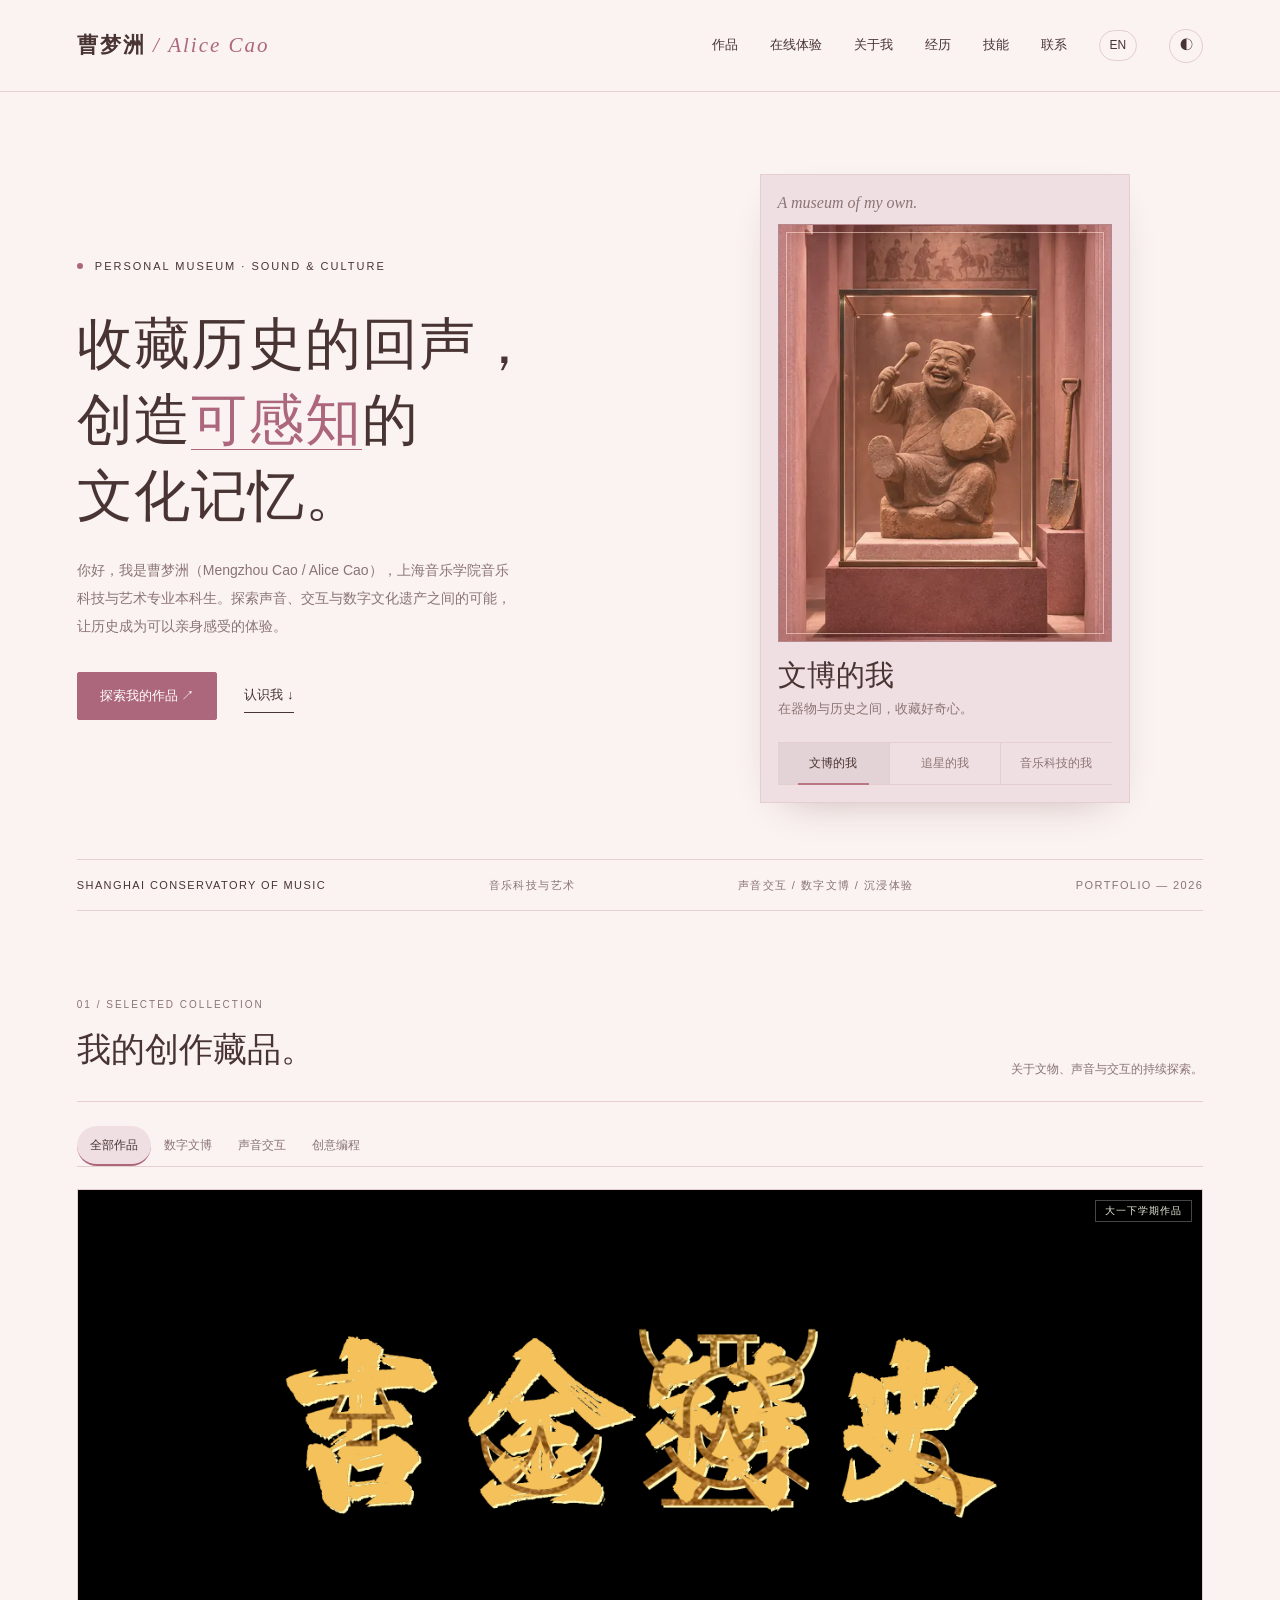
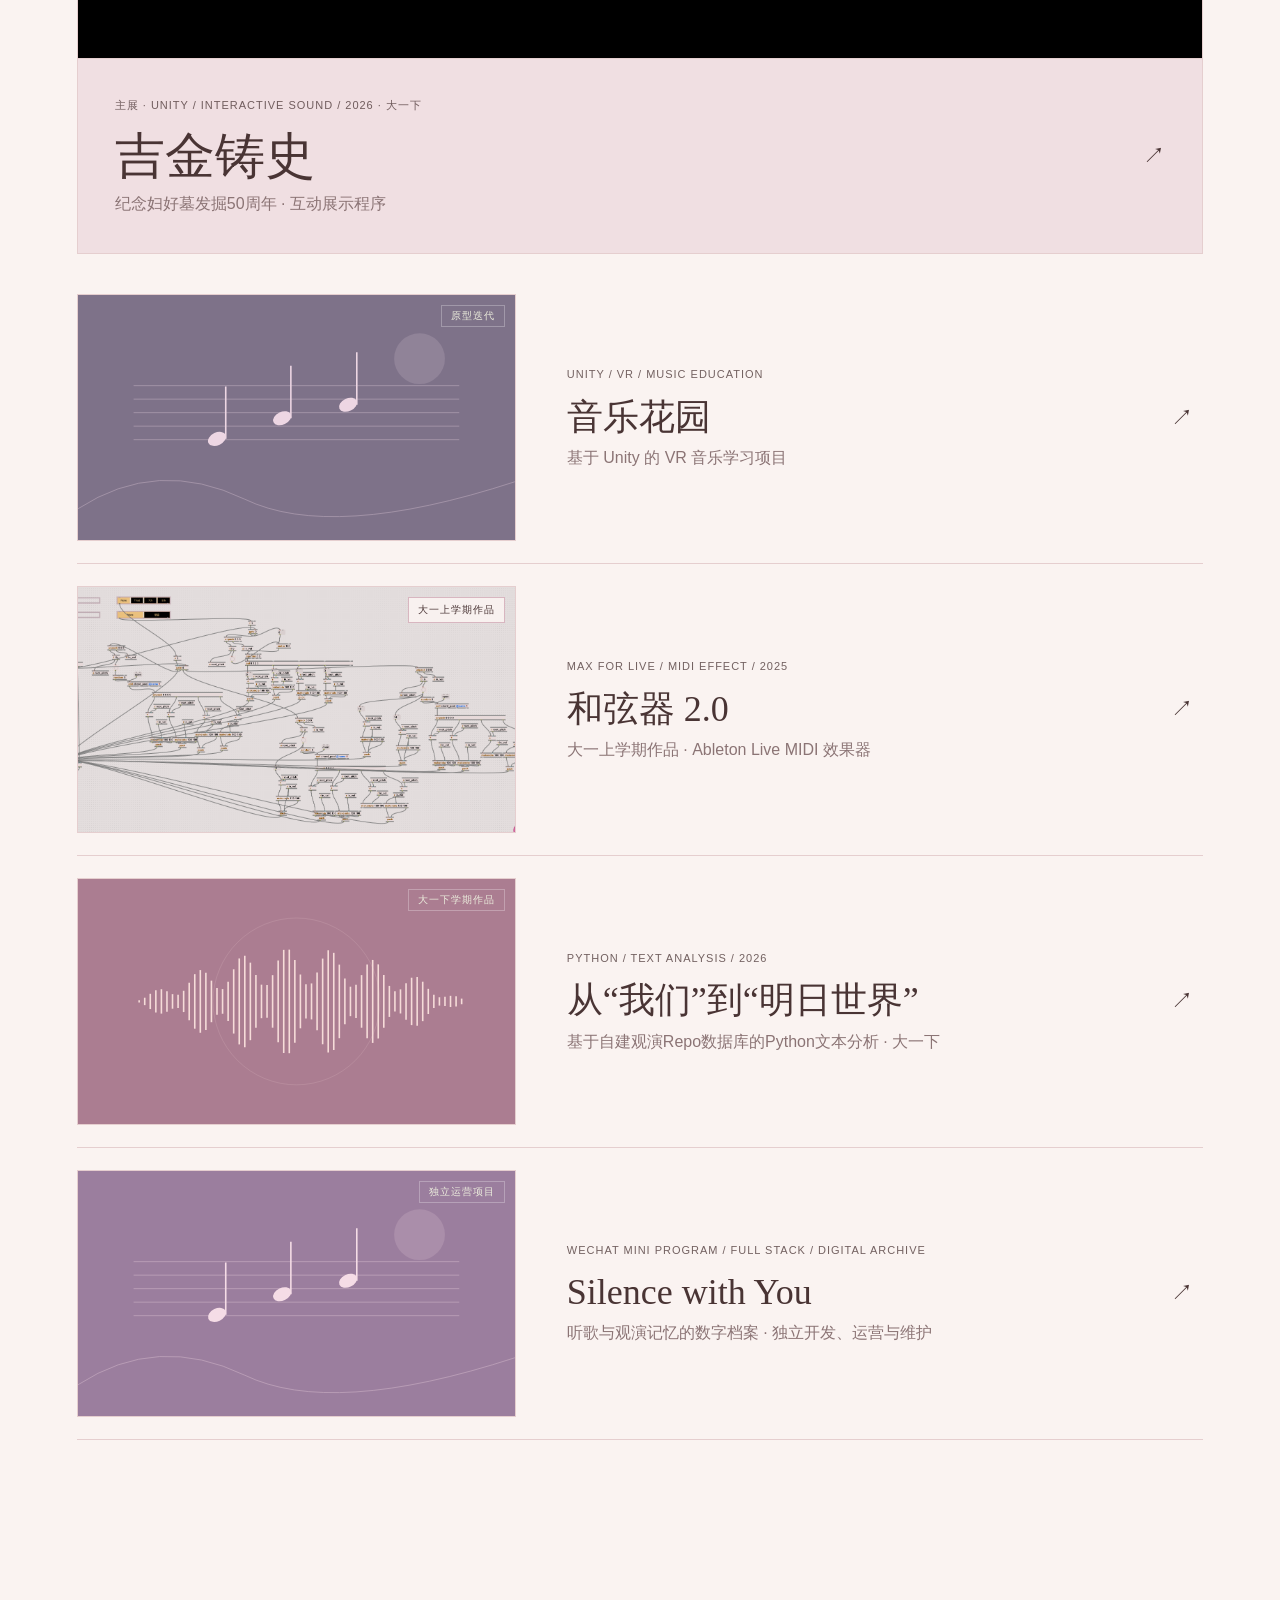
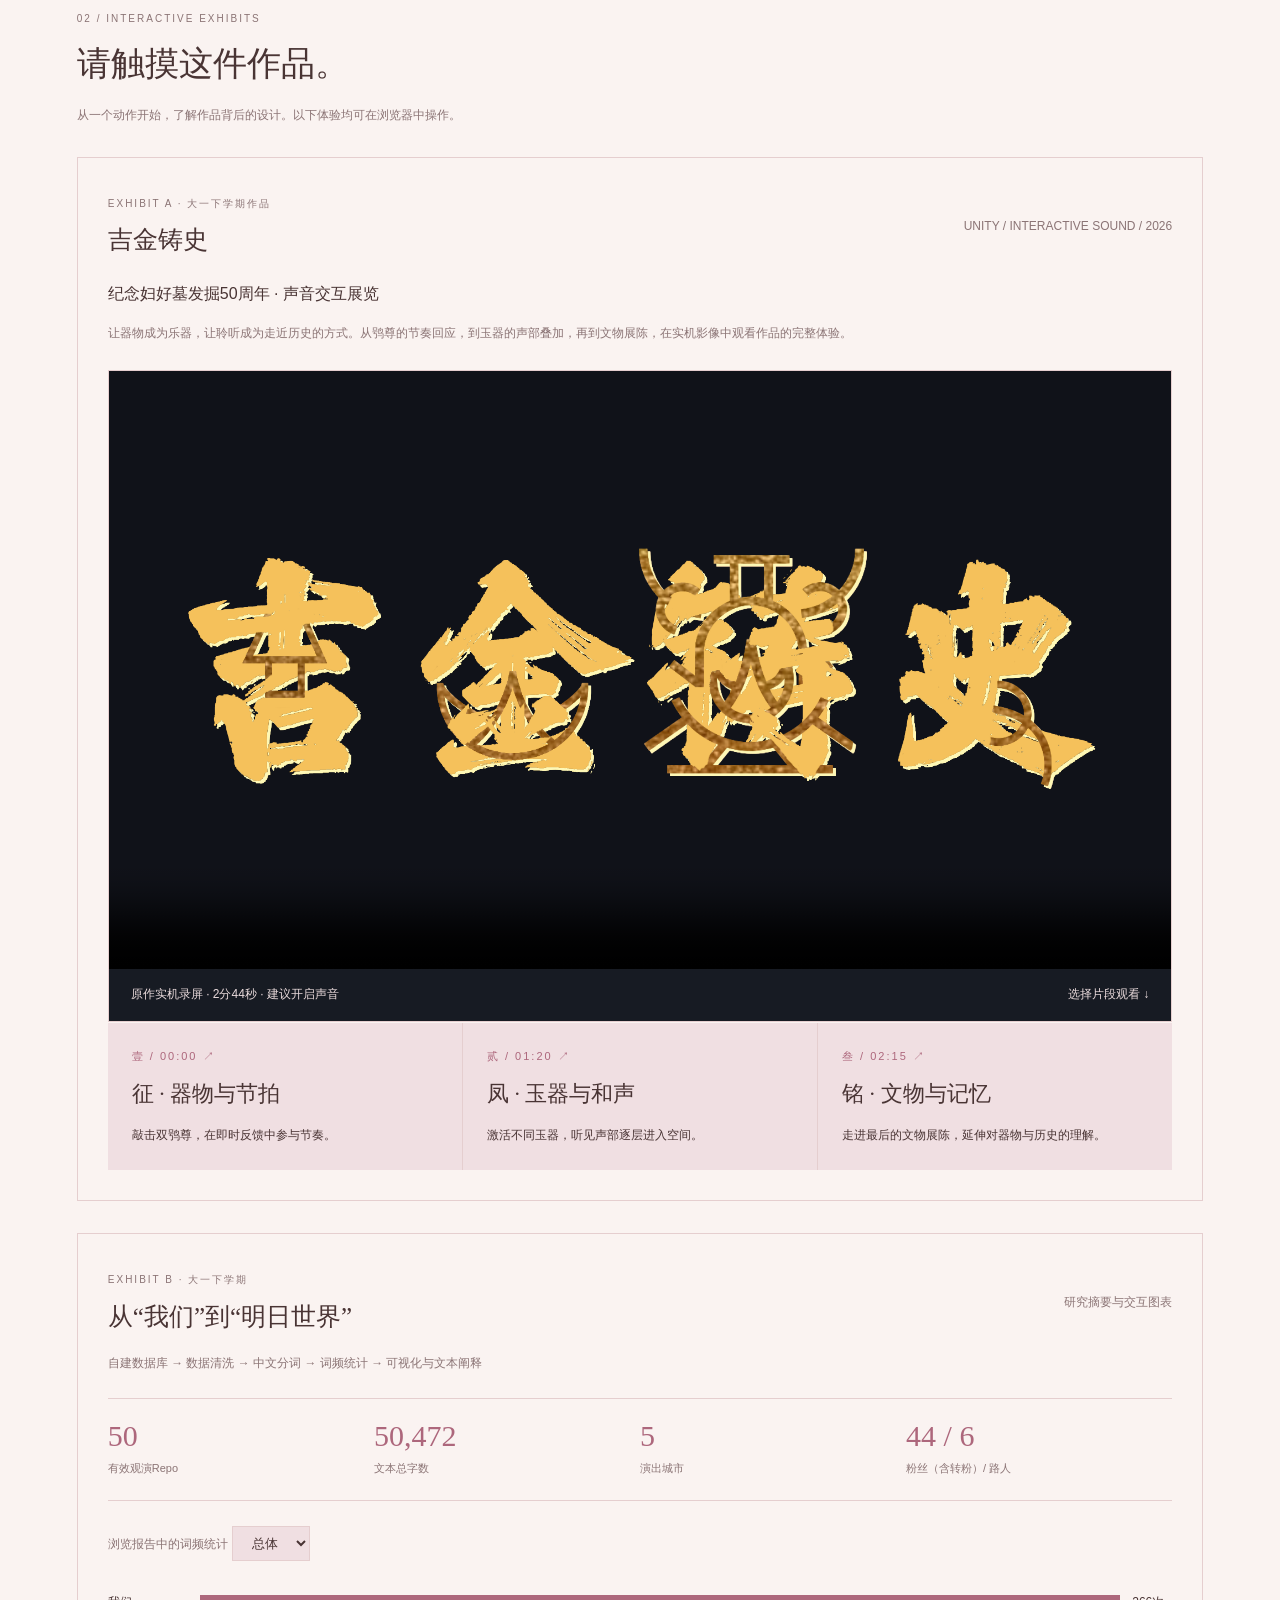
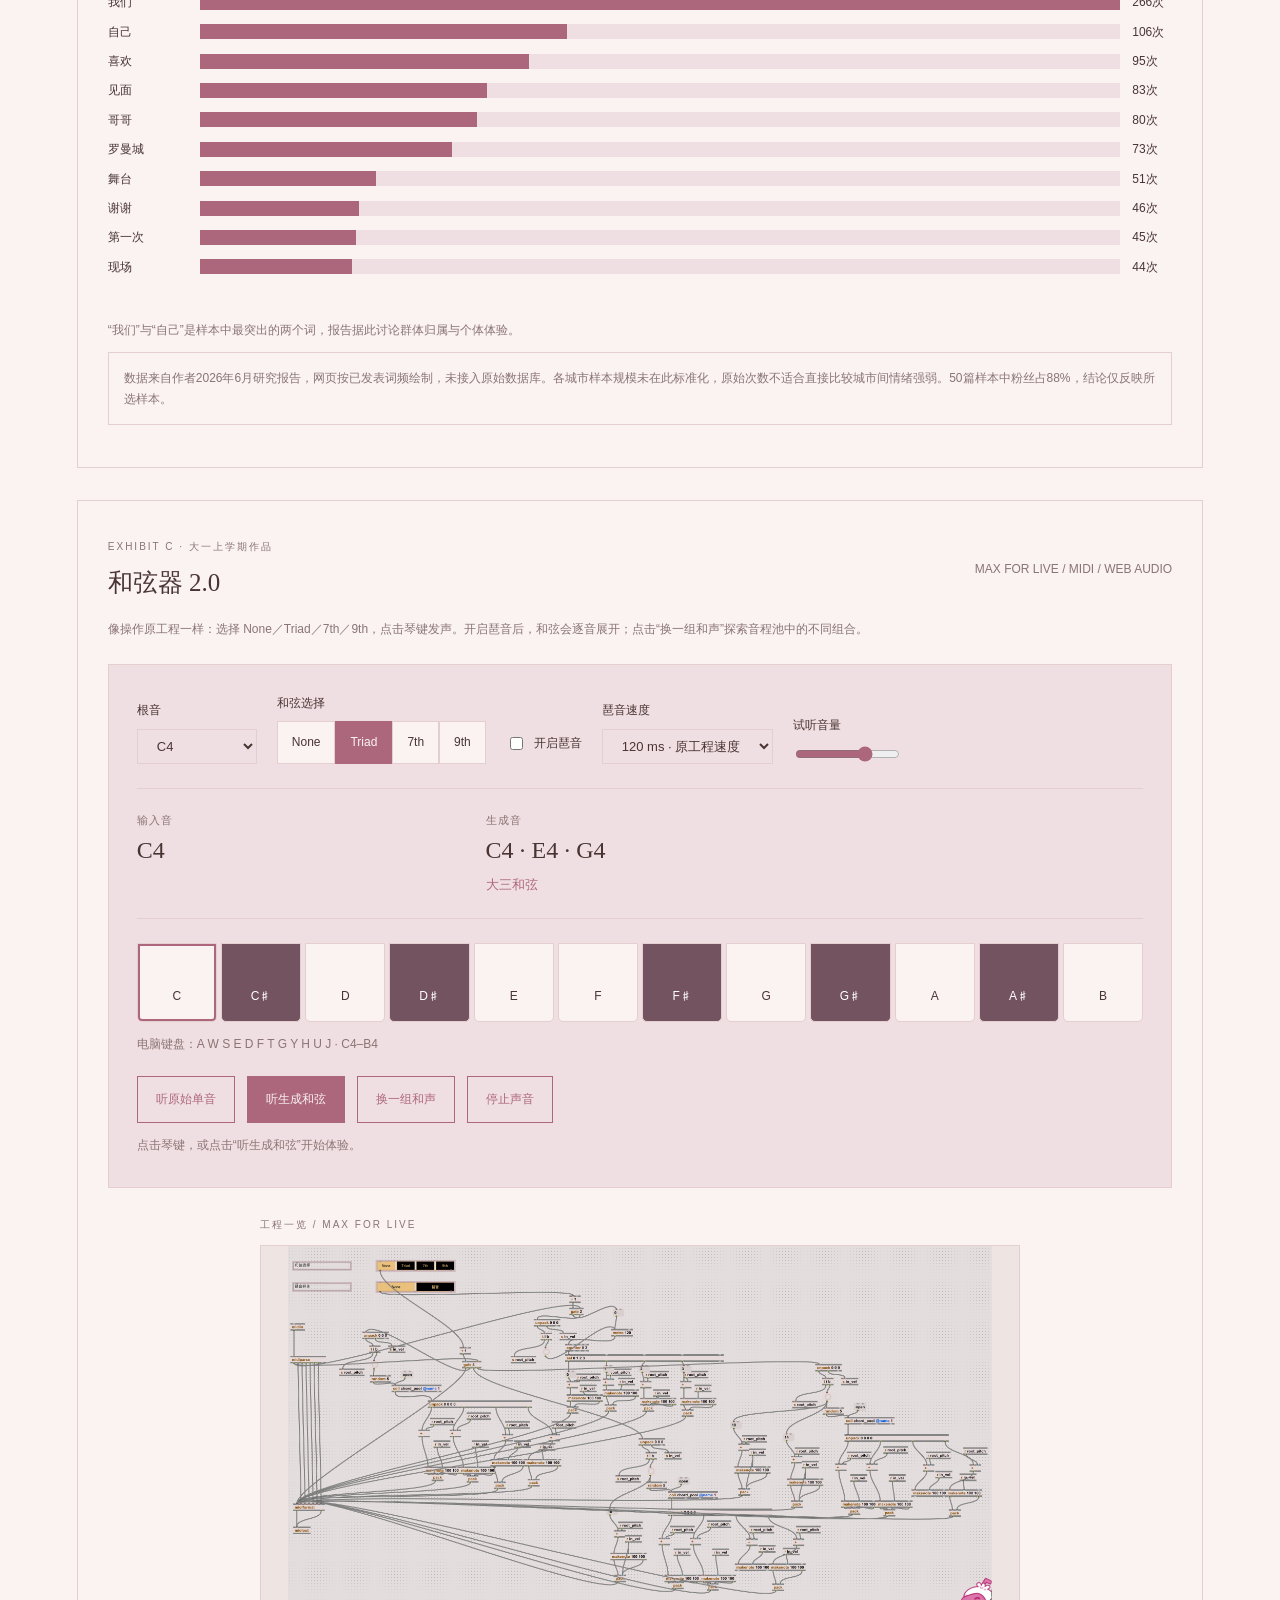
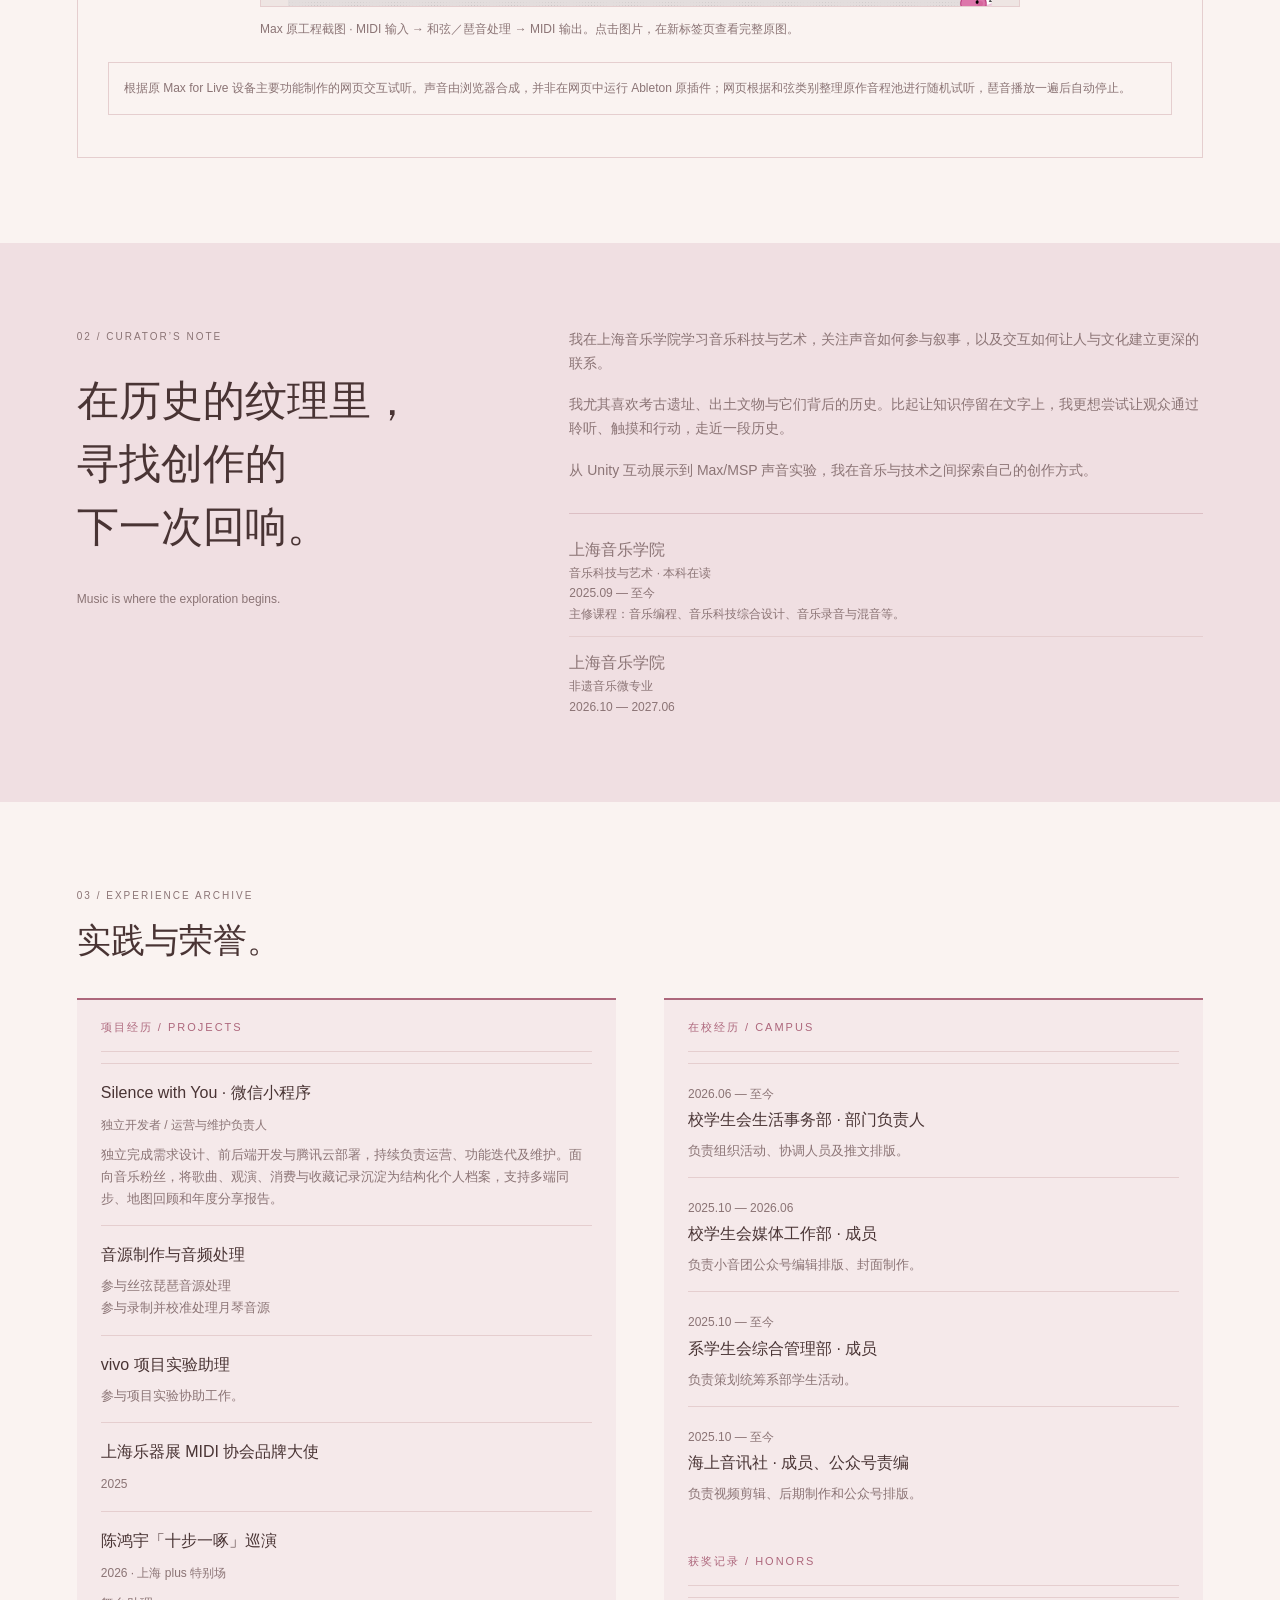
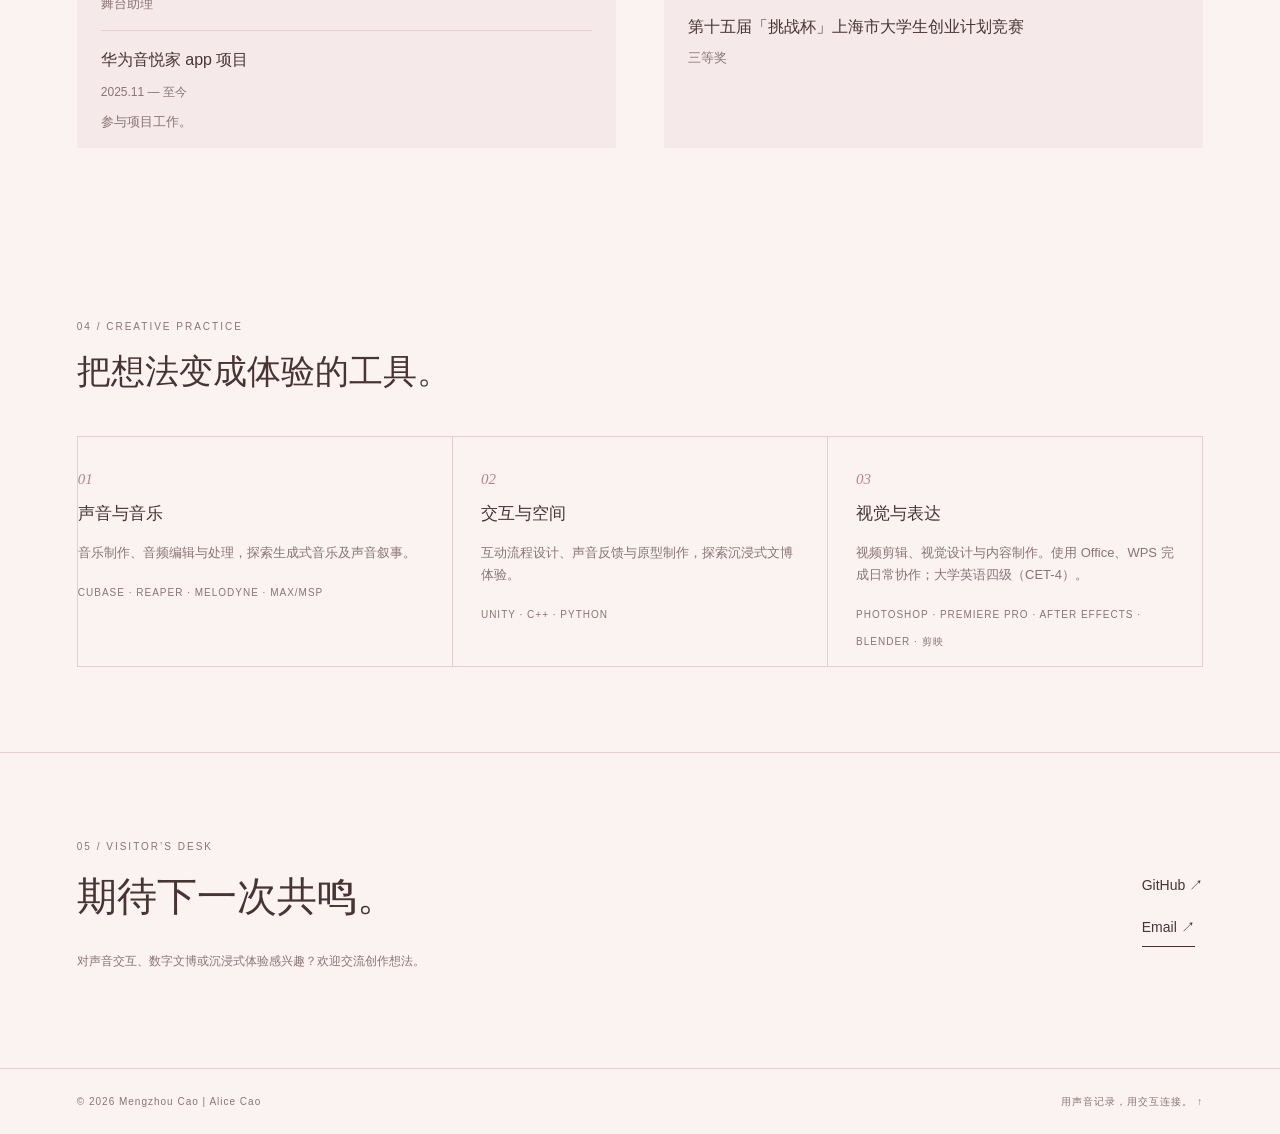
==== commit fdef5619: "Put featured work above an editorial project list and remove gallery audio" ====
--- a/index.html
+++ b/index.html
@@ -3,7 +3,25 @@
 .resume-columns{display:grid;grid-template-columns:1fr 1fr;gap:70px;margin-top:40px}.resume-label{font-size:11px;font-weight:normal;letter-spacing:2px;color:var(--green);border-bottom:1px solid var(--line);padding-bottom:14px}.entry{border-bottom:1px solid var(--line);padding:18px 0}.entry h3{font-size:16px;font-weight:normal;margin:5px 0}.entry p{font-size:13px;color:var(--sub);margin:7px 0}.contact-links{display:flex;flex-direction:column;gap:12px;font-size:14px}.contact-links button{align-self:start}@media(max-width:760px){.resume-columns{grid-template-columns:1fr;gap:30px}nav{gap:12px}nav a:nth-child(4){display:none}.contact-links{margin-top:24px}}
 .lab{border:1px solid var(--line);padding:30px;margin-top:32px;background:var(--bg)}.lab-heading{display:flex;justify-content:space-between;align-items:center;gap:20px}.lab-heading h3{font:normal 25px Georgia,'Songti SC',serif;margin:8px 0}.lab-heading a{font-size:12px;white-space:nowrap}.chapter-tabs{display:flex;gap:10px;margin:22px 0}.demo-stage{padding:28px;background:var(--paper);text-align:center;min-height:235px}.artifact-buttons{display:flex;justify-content:center;gap:18px;flex-wrap:wrap;margin:24px 0}.artifact-btn{color:var(--ink);background:var(--bg);border:1px solid var(--line);padding:18px 24px;min-width:130px;transition:transform .15s}.artifact-btn:active{transform:scale(.95)}.artifact-btn.on{background:var(--green);color:var(--bg)}.artifact-symbol{display:block;font-size:38px;font-family:serif;line-height:1.4}.demo-controls{display:flex;gap:12px;justify-content:center;align-items:center;flex-wrap:wrap;font-size:12px}.stats{display:grid;grid-template-columns:repeat(4,1fr);border-top:1px solid var(--line);border-bottom:1px solid var(--line);margin:25px 0;padding:20px 0}.stats strong{display:block;font:normal 30px Georgia;color:var(--green)}.stats span{font-size:11px;color:var(--sub)}select{background:var(--paper);color:var(--ink);padding:8px 15px;border:1px solid var(--line);font:inherit;font-size:13px}#bars{padding:22px 0}.barrow{display:grid;grid-template-columns:80px 1fr 40px;gap:12px;align-items:center;margin:9px 0;font-size:12px}.bartrack{height:15px;background:var(--paper)}.barfill{height:100%;background:var(--green)}#beat-status{min-height:24px;font-size:12px;color:var(--sub)}.artifact-info{font-size:14px;max-width:600px;margin:16px auto}.demo-tag{font-size:10px;letter-spacing:1px;color:var(--sub)}@media(max-width:760px){.lab{padding:20px 16px}.lab-heading{display:block}.lab-heading a{display:inline-block}.lab-heading h3{font-size:22px}.stats{grid-template-columns:1fr 1fr;gap:20px}.artifact-btn{padding:14px;min-width:110px}.barrow{grid-template-columns:65px 1fr 30px;gap:8px}}
 nav{flex-wrap:wrap;align-items:center}.language-switch{font-size:12px;border:1px solid var(--line);padding:4px 10px;border-radius:20px;white-space:nowrap}@media(max-width:760px){header{height:auto;min-height:90px;gap:12px;flex-wrap:wrap;padding-top:14px;padding-bottom:14px}nav{gap:12px}}html[lang="en"] h1{font-size:clamp(38px,4vw,61px)}html[lang="en"] .caption{max-width:80%;letter-spacing:.7px}html[lang="en"] .stats span{display:block}html[lang="en"] .hero .intro{max-width:520px}
-.film{margin-top:26px;background:#171b23;border:1px solid var(--line)}.film video{display:block;width:100%;aspect-ratio:16/9;background:#101219}.film-caption{padding:16px 22px;color:#eadbdc;display:flex;justify-content:space-between;gap:16px;font-size:12px}.film-chapters{display:grid;grid-template-columns:repeat(3,1fr);gap:1px;background:var(--line);margin-top:1px}.film-chapter{border:0;text-align:left;padding:24px;background:var(--paper);color:var(--ink);font:inherit;cursor:pointer}.film-chapter:hover{background:var(--bg)}.film-chapter span{display:block;color:var(--green);font-size:11px;letter-spacing:2px;margin-bottom:10px}.film-chapter strong{font-family:Georgia,'Songti SC',serif;font-size:22px;font-weight:normal}.film-chapter p{font-size:12px;line-height:1.8;margin-bottom:0}.cover .real-cover{width:100%;height:100%;object-fit:cover;position:absolute;inset:0}.cover:has(.real-cover){position:relative}.cover:has(.real-cover):after{content:'';position:absolute;inset:0;background:linear-gradient(transparent 35%,rgba(0,0,0,.75));pointer-events:none}.cover .stamp,.cover .caption{z-index:1}.watch-link{display:inline-block;margin-top:20px;color:var(--green);text-underline-offset:5px}@media(max-width:600px){.film-chapters{grid-template-columns:1fr}.film-chapter{padding:18px}.film-caption{display:block}}.cover .real-cover{object-fit:contain;background:#000}.cover:has(.real-cover):after{background:none}.cover:has(.real-cover) .stamp{background:#0009}</style><link rel="stylesheet" href="assets/chord-demo.css?v=3"><script src="assets/chord-demo.js?v=3" defer></script><link rel="stylesheet" href="assets/museum-scenes.css"><link rel="stylesheet" href="assets/museum-gallery.css"><link rel="stylesheet" href="assets/exhibition-resume.css"></head><body><header><a class="brand" href="#">曹梦洲<i> / Alice Cao</i></a><nav aria-label="主导航"><a href="#work">作品</a><a href="#experience-lab">在线体验</a><a href="#about">关于我</a><a href="#experience">经历</a><a href="#skills">技能</a><a href="#contact">联系</a><a class="language-switch" href="en.html" lang="en" onclick="localStorage.setItem('portfolio-language','en')">EN</a><button class="circle" id="theme" aria-label="切换深浅色主题">◐</button></nav></header><main><div class="hero"><div><div class="eyebrow"><span class="dot"></span>PERSONAL MUSEUM · SOUND & CULTURE</div><h1>收藏历史的回声，<br>创造<em>可感知</em>的<br>文化记忆。</h1><p class="intro">你好，我是曹梦洲（Mengzhou Cao / Alice Cao），上海音乐学院音乐科技与艺术专业本科生。探索声音、交互与数字文化遗产之间的可能，让历史成为可以亲身感受的体验。</p><div class="hero-actions"><a class="primary" href="#work">探索我的作品 <span aria-hidden="true">↗</span></a><a class="textlink" href="#about">认识我 ↓</a></div></div><div class="museum-scenes" id="museum-world" data-lang="zh"><p class="world-heading">A museum of my own.</p><div class="scene-stage" tabindex="0" role="group" aria-label="展景图像，可用左右方向键切换"><div class="scene-image" role="img" aria-label="玻璃展柜里的陶击鼓说唱俑，旁边陈列考古铲" aria-hidden="false"><div class="scene-picture"></div></div><div class="scene-image" role="img" aria-label="一碗咸粥和粉色应援棒，远处是舞台灯光和彩带" aria-hidden="true"><div class="scene-picture"></div></div><div class="scene-image" role="img" aria-label="音乐工作台上的麦克风、声卡、音箱和微缩模型" aria-hidden="true"><div class="scene-picture"></div></div></div><h2 class="world-title">文博的我</h2><p class="world-caption" aria-live="polite">在器物与历史之间，收藏好奇心。</p><div class="world-tabs" role="group" aria-label="选择展景"><button type="button" data-world-face="0" aria-pressed="true">文博的我</button><button type="button" data-world-face="1" aria-pressed="false">追星的我</button><button type="button" data-world-face="2" aria-pressed="false">音乐科技的我</button></div><div class="world-tools"><button type="button" data-world-sound>♪ 听听这张展景</button></div><p class="world-status" role="status" aria-live="polite"></p></div></div><div class="band"><b>SHANGHAI CONSERVATORY OF MUSIC</b><span>音乐科技与艺术</span><span>声音交互 / 数字文博 / 沉浸体验</span><span>PORTFOLIO — 2026</span></div>
+.film{margin-top:26px;background:#171b23;border:1px solid var(--line)}.film video{display:block;width:100%;aspect-ratio:16/9;background:#101219}.film-caption{padding:16px 22px;color:#eadbdc;display:flex;justify-content:space-between;gap:16px;font-size:12px}.film-chapters{display:grid;grid-template-columns:repeat(3,1fr);gap:1px;background:var(--line);margin-top:1px}.film-chapter{border:0;text-align:left;padding:24px;background:var(--paper);color:var(--ink);font:inherit;cursor:pointer}.film-chapter:hover{background:var(--bg)}.film-chapter span{display:block;color:var(--green);font-size:11px;letter-spacing:2px;margin-bottom:10px}.film-chapter strong{font-family:Georgia,'Songti SC',serif;font-size:22px;font-weight:normal}.film-chapter p{font-size:12px;line-height:1.8;margin-bottom:0}.cover .real-cover{width:100%;height:100%;object-fit:cover;position:absolute;inset:0}.cover:has(.real-cover){position:relative}.cover:has(.real-cover):after{content:'';position:absolute;inset:0;background:linear-gradient(transparent 35%,rgba(0,0,0,.75));pointer-events:none}.cover .stamp,.cover .caption{z-index:1}.watch-link{display:inline-block;margin-top:20px;color:var(--green);text-underline-offset:5px}@media(max-width:600px){.film-chapters{grid-template-columns:1fr}.film-chapter{padding:18px}.film-caption{display:block}}.cover .real-cover{object-fit:contain;background:#000}.cover:has(.real-cover):after{background:none}.cover:has(.real-cover) .stamp{background:#0009}</style><link rel="stylesheet" href="assets/chord-demo.css?v=3"><script src="assets/chord-demo.js?v=3" defer></script><link rel="stylesheet" href="assets/museum-scenes.css"><link rel="stylesheet" href="assets/museum-gallery.css"><link rel="stylesheet" href="assets/exhibition-resume.css"><style>
+#work .projects{display:block}
+#work .project:not([hidden]){display:grid;grid-template-columns:minmax(0,1fr) minmax(0,1.45fr);gap:clamp(16px,4vw,54px);align-items:center;padding:22px 0;border:0;border-bottom:1px solid var(--line);background:transparent}
+#work .project.featured:not([hidden]){grid-template-columns:1fr;gap:0;margin:0 0 18px;padding:0;border:1px solid var(--line);background:var(--paper)}
+#work .project .cover{border:1px solid var(--line);height:auto;aspect-ratio:16/9}
+#work .featured .cover{border:0;border-bottom:1px solid var(--line);aspect-ratio:2.4}
+#work .project:not(.featured) .project-copy{padding:0 10px 0 0}
+#work .project:not(.featured) h3{font-size:clamp(22px,3.1vw,36px);line-height:1.2}
+#work .featured .project-copy{padding:clamp(19px,3vw,37px)}
+#work .project p{font-size:clamp(13px,1.25vw,16px);line-height:1.55}
+#work .project .cover .caption{display:none}
+#work .project .cover .stamp{top:10px;right:10px;line-height:1.4}
+#work .project .project-kind{color:var(--ink);opacity:.76}
+#work .project:focus-visible{outline-offset:3px}
+@media(max-width:600px){
+ #work .project:not([hidden]){grid-template-columns:1fr;gap:12px;padding:16px 0}
+ #work .featured .cover{aspect-ratio:16/9}
+}
+</style></head><body><header><a class="brand" href="#">曹梦洲<i> / Alice Cao</i></a><nav aria-label="主导航"><a href="#work">作品</a><a href="#experience-lab">在线体验</a><a href="#about">关于我</a><a href="#experience">经历</a><a href="#skills">技能</a><a href="#contact">联系</a><a class="language-switch" href="en.html" lang="en" onclick="localStorage.setItem('portfolio-language','en')">EN</a><button class="circle" id="theme" aria-label="切换深浅色主题">◐</button></nav></header><main><div class="hero"><div><div class="eyebrow"><span class="dot"></span>PERSONAL MUSEUM · SOUND & CULTURE</div><h1>收藏历史的回声，<br>创造<em>可感知</em>的<br>文化记忆。</h1><p class="intro">你好，我是曹梦洲（Mengzhou Cao / Alice Cao），上海音乐学院音乐科技与艺术专业本科生。探索声音、交互与数字文化遗产之间的可能，让历史成为可以亲身感受的体验。</p><div class="hero-actions"><a class="primary" href="#work">探索我的作品 <span aria-hidden="true">↗</span></a><a class="textlink" href="#about">认识我 ↓</a></div></div><div class="museum-scenes" id="museum-world" data-lang="zh"><p class="world-heading">A museum of my own.</p><div class="scene-stage" tabindex="0" role="group" aria-label="展景图像，可用左右方向键切换"><div class="scene-image" role="img" aria-label="玻璃展柜里的陶击鼓说唱俑，旁边陈列考古铲" aria-hidden="false"><div class="scene-picture"></div></div><div class="scene-image" role="img" aria-label="一碗咸粥和粉色应援棒，远处是舞台灯光和彩带" aria-hidden="true"><div class="scene-picture"></div></div><div class="scene-image" role="img" aria-label="音乐工作台上的麦克风、声卡、音箱和微缩模型" aria-hidden="true"><div class="scene-picture"></div></div></div><h2 class="world-title">文博的我</h2><p class="world-caption" aria-live="polite">在器物与历史之间，收藏好奇心。</p><div class="world-tabs" role="group" aria-label="选择展景"><button type="button" data-world-face="0" aria-pressed="true">文博的我</button><button type="button" data-world-face="1" aria-pressed="false">追星的我</button><button type="button" data-world-face="2" aria-pressed="false">音乐科技的我</button></div></div></div><div class="band"><b>SHANGHAI CONSERVATORY OF MUSIC</b><span>音乐科技与艺术</span><span>声音交互 / 数字文博 / 沉浸体验</span><span>PORTFOLIO — 2026</span></div>
 <section id="work"><div class="sectionhead"><div><div class="kicker">01 / SELECTED COLLECTION</div><h2>我的创作藏品。</h2></div><span class="small">关于文物、声音与交互的持续探索。</span></div><div class="filters" aria-label="作品分类"><button class="filter active" data-filter="all" aria-pressed="true">全部作品</button><button class="filter" data-filter="culture" aria-pressed="false">数字文博</button><button class="filter" data-filter="sound" aria-pressed="false">声音交互</button><button class="filter" data-filter="creative" aria-pressed="false">创意编程</button></div><div class="projects" id="projects"></div></section>
 <section id="experience-lab"><div class="kicker">02 / INTERACTIVE EXHIBITS</div><h2>请触摸这件作品。</h2><p class="small">从一个动作开始，了解作品背后的设计。以下体验均可在浏览器中操作。</p><div class="lab" id="bronze-screening"><div class="lab-heading"><div><span class="kicker">EXHIBIT A · 大一下学期作品</span><h3>吉金铸史</h3></div><span class="small">UNITY / INTERACTIVE SOUND / 2026</span></div><p>纪念妇好墓发掘50周年 · 声音交互展览</p><p class="small">让器物成为乐器，让聆听成为走近历史的方式。从鸮尊的节奏回应，到玉器的声部叠加，再到文物展陈，在实机影像中观看作品的完整体验。</p><div class="film"><video id="bronze-video" controls playsinline preload="none" poster="assets/jijin-cover.png" aria-label="吉金铸史"><source src="assets/jijin-demo.mp4" type="video/mp4"></video><div class="film-caption"><span>原作实机录屏 · 2分44秒 · 建议开启声音</span><span>选择片段观看 ↓</span></div></div><div class="film-chapters"><button class="film-chapter" data-seek="0"><span>壹 / 00:00 ↗</span><strong>征 · 器物与节拍</strong><p>敲击双鸮尊，在即时反馈中参与节奏。</p></button><button class="film-chapter" data-seek="80"><span>贰 / 01:20 ↗</span><strong>凤 · 玉器与和声</strong><p>激活不同玉器，听见声部逐层进入空间。</p></button><button class="film-chapter" data-seek="135"><span>叁 / 02:15 ↗</span><strong>铭 · 文物与记忆</strong><p>走进最后的文物展陈，延伸对器物与历史的理解。</p></button></div></div><div class="lab"><div class="lab-heading"><div><span class="kicker">EXHIBIT B · 大一下学期</span><h3>从“我们”到“明日世界”</h3></div><span class="small">研究摘要与交互图表</span></div><p class="small">自建数据库 → 数据清洗 → 中文分词 → 词频统计 → 可视化与文本阐释</p><div class="stats"><div><strong>50</strong><span>有效观演Repo</span></div><div><strong>50,472</strong><span>文本总字数</span></div><div><strong>5</strong><span>演出城市</span></div><div><strong>44 / 6</strong><span>粉丝（含转粉）/ 路人</span></div></div><label class="small" for="city-select">浏览报告中的词频统计</label> <select id="city-select"><option>总体</option><option>郑州</option><option>南昌</option><option>宜昌</option><option>太原</option><option>成都</option></select><div id="bars" aria-live="polite"></div><p id="city-note" class="small"></p><p class="notice">数据来自作者2026年6月研究报告，网页按已发表词频绘制，未接入原始数据库。各城市样本规模未在此标准化，原始次数不适合直接比较城市间情绪强弱。50篇样本中粉丝占88%，结论仅反映所选样本。</p></div><div class="lab" id="chord-lab" data-lang="zh"><div class="lab-heading"><div><span class="kicker">EXHIBIT C · 大一上学期作品</span><h3>和弦器 2.0</h3></div><span class="small">MAX FOR LIVE / MIDI / WEB AUDIO</span></div><p class="small">像操作原工程一样：选择 None／Triad／7th／9th，点击琴键发声。开启琶音后，和弦会逐音展开；点击“换一组和声”探索音程池中的不同组合。</p><div class="chord-panel"><div class="chord-controls"><label>根音<select id="chord-root"><option value="60">C4</option><option value="61">C♯4</option><option value="62">D4</option><option value="63">D♯4</option><option value="64">E4</option><option value="65">F4</option><option value="66">F♯4</option><option value="67">G4</option><option value="68">G♯4</option><option value="69">A4</option><option value="70">A♯4</option><option value="71">B4</option></select></label><div class="chord-mode-control"><span>和弦选择</span><div class="chord-mode-tabs" role="group" aria-label="和弦选择"><button type="button" data-chord-mode="none" aria-pressed="false">None</button><button type="button" data-chord-mode="triad" aria-pressed="true">Triad</button><button type="button" data-chord-mode="seventh" aria-pressed="false">7th</button><button type="button" data-chord-mode="ninth" aria-pressed="false">9th</button></div><input type="hidden" id="chord-mode" value="triad"></div><label class="arp-control"><input type="checkbox" id="chord-arp">开启琶音</label><label>琶音速度<select id="chord-speed"><option value="0.24">慢</option><option value="0.12" selected>120 ms · 原工程速度</option><option value="0.08">快</option></select></label><label class="chord-volume">试听音量<input id="chord-volume" type="range" min="0" max="100" value="70" aria-label="试听音量"></label></div><div class="chord-readout"><div><small>输入音</small><strong id="chord-input">C4</strong></div><div><small>生成音</small><strong id="chord-output">C4 · E4 · G4</strong><span id="chord-name" class="chord-name">C major</span></div></div><div class="chord-keys" role="group" aria-label="选择根音并试听"><button class="chord-key " data-midi="60" aria-pressed="true">C</button><button class="chord-key accidental" data-midi="61" aria-pressed="false">C♯</button><button class="chord-key " data-midi="62" aria-pressed="false">D</button><button class="chord-key accidental" data-midi="63" aria-pressed="false">D♯</button><button class="chord-key " data-midi="64" aria-pressed="false">E</button><button class="chord-key " data-midi="65" aria-pressed="false">F</button><button class="chord-key accidental" data-midi="66" aria-pressed="false">F♯</button><button class="chord-key " data-midi="67" aria-pressed="false">G</button><button class="chord-key accidental" data-midi="68" aria-pressed="false">G♯</button><button class="chord-key " data-midi="69" aria-pressed="false">A</button><button class="chord-key accidental" data-midi="70" aria-pressed="false">A♯</button><button class="chord-key " data-midi="71" aria-pressed="false">B</button></div><p class="small">电脑键盘：A W S E D F T G Y H U J · C4–B4</p><div class="chord-actions"><button id="chord-single">听原始单音</button><button class="chord-primary" id="chord-play">听生成和弦</button><button id="chord-random">换一组和声</button><button id="chord-stop">停止声音</button></div><div id="chord-status" role="status" aria-live="polite">点击琴键，或点击“听生成和弦”开始体验。</div></div><figure class="max-patch"><div class="kicker">工程一览 / MAX FOR LIVE</div><a href="assets/chord-max-patch.png" target="_blank" rel="noopener" aria-label="在新标签页打开 Max 工程原图"><img src="assets/chord-max-patch.png" width="1372" height="702" loading="lazy" alt="和弦器 2.0 的 Max 原工程截图，展示 MIDI 输入、和弦选择、琶音与 MIDI 输出的模块和连线"></a><figcaption>Max 原工程截图 · MIDI 输入 → 和弦／琶音处理 → MIDI 输出。点击图片，在新标签页查看完整原图。</figcaption></figure><p class="notice">根据原 Max for Live 设备主要功能制作的网页交互试听。声音由浏览器合成，并非在网页中运行 Ableton 原插件；网页根据和弦类别整理原作音程池进行随机试听，琶音播放一遍后自动停止。</p></div></section><section id="about" class="about"><div><div class="kicker">02 / CURATOR’S NOTE</div><h2>在历史的纹理里，<br>寻找创作的<br>下一次回响。</h2><span class="small">Music is where the exploration begins.</span></div><div class="about-copy"><p>我在上海音乐学院学习音乐科技与艺术，关注声音如何参与叙事，以及交互如何让人与文化建立更深的联系。</p><p>我尤其喜欢考古遗址、出土文物与它们背后的历史。比起让知识停留在文字上，我更想尝试让观众通过聆听、触摸和行动，走近一段历史。</p><p>从 Unity 互动展示到 Max/MSP 声音实验，我在音乐与技术之间探索自己的创作方式。</p><div class="edu"><div class="edu-row"><strong>上海音乐学院</strong>音乐科技与艺术 · 本科在读<br>2025.09 — 至今<br><span class="small">主修课程：音乐编程、音乐科技综合设计、音乐录音与混音等。</span></div><div class="edu-row"><strong>上海音乐学院</strong>非遗音乐微专业<br>2026.10 — 2027.06</div></div></div></section>
 <section id="experience"><div class="kicker">03 / EXPERIENCE ARCHIVE</div><h2>实践与荣誉。</h2><div class="resume-columns"><div><h3 class="resume-label">项目经历 / PROJECTS</h3><div class="entry"><h3>Silence with You · 微信小程序</h3><span class="small">独立开发者 / 运营与维护负责人</span><p>独立完成需求设计、前后端开发与腾讯云部署，持续负责运营、功能迭代及维护。面向音乐粉丝，将歌曲、观演、消费与收藏记录沉淀为结构化个人档案，支持多端同步、地图回顾和年度分享报告。</p></div><div class="entry"><h3>音源制作与音频处理</h3><p>参与丝弦琵琶音源处理<br>参与录制并校准处理月琴音源</p></div><div class="entry"><h3>vivo 项目实验助理</h3><p>参与项目实验协助工作。</p></div><div class="entry"><h3>上海乐器展 MIDI 协会品牌大使</h3><span class="small">2025</span></div><div class="entry"><h3>陈鸿宇「十步一啄」巡演</h3><span class="small">2026 · 上海 plus 特别场</span><p>舞台助理</p></div><div class="entry"><h3>华为音悦家 app 项目</h3><span class="small">2025.11 — 至今</span><p>参与项目工作。</p></div></div><div><h3 class="resume-label">在校经历 / CAMPUS</h3><div class="entry"><span class="small">2026.06 — 至今</span><h3>校学生会生活事务部 · 部门负责人</h3><p>负责组织活动、协调人员及推文排版。</p></div><div class="entry"><span class="small">2025.10 — 2026.06</span><h3>校学生会媒体工作部 · 成员</h3><p>负责小音团公众号编辑排版、封面制作。</p></div><div class="entry"><span class="small">2025.10 — 至今</span><h3>系学生会综合管理部 · 成员</h3><p>负责策划统筹系部学生活动。</p></div><div class="entry"><span class="small">2025.10 — 至今</span><h3>海上音讯社 · 成员、公众号责编</h3><p>负责视频剪辑、后期制作和公众号排版。</p></div><h3 class="resume-label" style="margin-top:32px">获奖记录 / HONORS</h3><div class="entry"><h3>第十五届「挑战杯」上海市大学生创业计划竞赛</h3><p>三等奖</p></div></div></div></section><section id="skills"><div class="kicker">04 / CREATIVE PRACTICE</div><h2>把想法变成体验的工具。</h2><div class="tools"><div class="tool"><span class="num">01</span><h3>声音与音乐</h3><p>音乐制作、音频编辑与处理，探索生成式音乐及声音叙事。</p><span class="tags">CUBASE · REAPER · MELODYNE · MAX/MSP</span></div><div class="tool"><span class="num">02</span><h3>交互与空间</h3><p>互动流程设计、声音反馈与原型制作，探索沉浸式文博体验。</p><span class="tags">UNITY · C++ · PYTHON</span></div><div class="tool"><span class="num">03</span><h3>视觉与表达</h3><p>视频剪辑、视觉设计与内容制作。使用 Office、WPS 完成日常协作；大学英语四级（CET-4）。</p><span class="tags">PHOTOSHOP · PREMIERE PRO · AFTER EFFECTS · BLENDER · 剪映</span></div></div></section><section id="contact" class="contact"><div><div class="kicker">05 / VISITOR’S DESK</div><h2>期待下一次共鸣。</h2><p class="small">对声音交互、数字文博或沉浸式体验感兴趣？欢迎交流创作想法。</p></div><div class="contact-links"><a href="https://github.com/Alice0723" target="_blank" rel="noopener">GitHub ↗</a><button class="textlink" style="background:none;border-width:0 0 1px;color:inherit" id="contactBtn">Email ↗</button></div></section></main><footer><span>© 2026 Mengzhou Cao | Alice Cao</span><span>用声音记录，用交互连接。 <a href="#">↑</a></span></footer><dialog id="detail" aria-labelledby="detail-title"><button class="close" aria-label="关闭详情">×</button><div id="detail-body"></div></dialog><script>
@@ -11,11 +29,11 @@
 function graphic(w){if(w.title==='和弦器 2.0'||w.title==='Chord Generator 2.0')return '<img class="patch-cover" src="assets/chord-max-patch.png" alt="" loading="lazy">';if(w.art==='bronze')return '<img class="real-cover" src="assets/jijin-cover.png" alt="" loading="lazy">';let lines='';if(w.art==='bronze'){return `<svg viewBox="0 0 550 300" fill="none" aria-hidden="true"><g stroke="${w.accent}" stroke-width="1.1"><path d="M192 72l-22 34 6 98 34 24h36l18-32-7-85-20-39zM358 72l22 34-6 98-34 24h-36l-18-32 7-85 20-39z"/><path d="M192 72l-6-20 28 16 23 4 12-17 8 56M358 72l6-20-28 16-23 4-12-17-8 56"/><circle cx="205" cy="111" r="18"/><circle cx="238" cy="111" r="13"/><circle cx="345" cy="111" r="18"/><circle cx="312" cy="111" r="13"/><path d="M198 153q37-28 48 8l-3 38h-38zM352 153q-37-28-48 8l3 38h38zM206 168h32m-28 10h22M312 168h32m-28 10h22M211 229v15m28-15v15m72-15v15m28-15v15"/><ellipse cx="275" cy="170" rx="170" ry="91" stroke-opacity=".2"/><path d="M60 150h77m277 0h76" stroke-dasharray="2 5"/></g></svg>`}if(w.art==='city'){for(let i=0;i<9;i++){let x=90+i*45,y=125+Math.sin(i)*12;lines+=`<path d="M${x} ${y}l20-20 30 20m-43-4v40h35v-40"/>`}return `<svg viewBox="0 0 550 300" fill="none" aria-hidden="true"><g stroke="${w.accent}" stroke-width="1" opacity=".8"><path d="M0 227q140-70 270 0t280-10M0 241q140-70 270 0t280-10M60 196h430l-35-28H100zM115 167h310M155 93h242l-27-20H180zM174 94v35m200-35v35"/>${lines}<circle cx="290" cy="100" r="64" stroke-opacity=".3"/><path d="M275 15v240M0 210h550" stroke-dasharray="2 6" stroke-opacity=".4"/></g></svg>`}if(w.art==='music'){for(let i=0;i<5;i++)lines+=`<path d="M70 ${110+i*17}h410"/>`;return `<svg viewBox="0 0 550 300" fill="none" aria-hidden="true"><circle cx="430" cy="76" r="32" fill="${w.accent}" opacity=".16"/><g stroke="${w.accent}" stroke-width="1" opacity=".4">${lines}<path d="M0 265q100-65 210-12t340-22"/></g><g fill="${w.accent}"><ellipse cx="175" cy="177" rx="12" ry="8" transform="rotate(-25 175 177)"/><ellipse cx="257" cy="151" rx="12" ry="8" transform="rotate(-25 257 151)"/><ellipse cx="340" cy="134" rx="12" ry="8" transform="rotate(-25 340 134)"/></g><path d="M186 177v-66m82 40V85m83 49V68" stroke="${w.accent}" stroke-width="2"/></svg>`}for(let i=0;i<60;i++){let x=70+i*7,h=(Math.sin(i*.4)**2*.7+.3)*Math.sin(Math.PI*i/60)*135;lines+=`<path d="M${x} ${150-h/2}v${h}"/>`}return `<svg viewBox="0 0 550 300" fill="none" aria-hidden="true"><g stroke="${w.accent}" stroke-width="2">${lines}</g><circle cx="275" cy="150" r="105" stroke="${w.accent}" opacity=".18"/></svg>`}
 works.push({title:'从“我们”到“明日世界”',subtitle:'基于自建观演Repo数据库的Python文本分析 · 大一下',type:'creative',tags:'PYTHON / TEXT ANALYSIS / 2026',state:'大一下学期作品',color:'#ab7d91',accent:'#f6dcd9',art:'wave',description:'以自建的小红书观演Repo样本数据库为基础，对五座城市的50篇有效文本开展清洗、分词、词频统计与文化阐释。',interaction:'使用Pandas清洗数据、Jieba分词与自定义词典处理专属词汇，并通过WordCloud和Matplotlib生成词云及统计图。页面提供报告已公布数据的交互浏览。',tools:'Python · Pandas · Jieba · WordCloud · Matplotlib',note:'样本共50篇、50,472字；粉丝（含路转粉）44篇、路人6篇。结果描述本研究样本，不能代表所有观众；网页未接入原始数据库或实时Python计算。'});
 works.push({title:'Silence with You',subtitle:'听歌与观演记忆的数字档案 · 独立开发、运营与维护',type:'creative',tags:'WECHAT MINI PROGRAM / FULL STACK / DIGITAL ARCHIVE',state:'独立运营项目',color:'#9b7e9e',accent:'#f5dce6',art:'music',description:'围绕音乐人汪苏泷的粉丝共创型微信小程序，将听歌记录、演出参与和收藏记忆整理为可回看、可统计、可分享的个人音乐档案。独立负责需求设计、前后端开发、部署、运营与日常维护。',interaction:'包含首页、见面记忆、收藏图鉴、活动统计、年度报告与支持六个模块。支持歌曲解锁、场次记录、观演消费记账、见面时间轴与地图连线，并通过年度报告生成竖版分享图。',tools:'微信小程序 · JavaScript · Node.js / Express · MySQL · 腾讯云自建后端',note:'技术重点：以稳定业务标识合并记录，结合删除标记支持多端同步；使用OffscreenCanvas生成年度报告分享图。可使用微信扫描下方小程序码体验；项目截图与演示视频后续补充。'});
-const projects=document.querySelector('#projects');projects.innerHTML=works.map((w,i)=>`<button class="project${i===0 ? ' featured' : ''}" data-type="${w.type}" data-index="${i}" aria-label="查看${w.title}项目详情"><div class="cover" style="background:${w.color}">${graphic(w)}<span class="stamp">${w.state}</span><span class="caption">${w.tags}</span></div><div class="project-copy">${i===0 ? '<span class="project-kind">主展作品</span>' : ''}<div class="project-title"><h3>${w.title}</h3><span class="arrow" aria-hidden="true">↗</span></div><p>${w.subtitle}</p></div></button>`).join('');
+const projects=document.querySelector('#projects');projects.innerHTML=works.map((w,i)=>`<button class="project${i===0 ? ' featured' : ''}" data-type="${w.type}" data-index="${i}" aria-label="查看${w.title}项目详情"><div class="cover" style="background:${w.color}">${graphic(w)}<span class="stamp">${w.state}</span><span class="caption">${w.tags}</span></div><div class="project-copy"><span class="project-kind">${i===0 ? '主展 · ' : ''}${w.tags}</span><div class="project-title"><h3>${w.title}</h3><span class="arrow" aria-hidden="true">↗</span></div><p>${w.subtitle}</p></div></button>`).join('');
 const dialog=document.querySelector('#detail'),detail=document.querySelector('#detail-body');document.querySelectorAll('.project').forEach(btn=>btn.addEventListener('click',()=>{const w=works[btn.dataset.index];detail.innerHTML=`<div class="kicker">${w.tags}</div><h2 id="detail-title">${w.title}</h2><p>${w.subtitle}</p><p>${w.description}</p><div class="detailgrid"><div><b>体验与交互</b><p>${w.interaction}</p></div><div><b>工具与媒介</b><p>${w.tools}</p><b>项目状态</b><p>${w.state}</p></div></div><div class="notice">${w.note}</div>${w.title==='和弦器 2.0'?'<a class="watch-link" href="#chord-lab" onclick="document.getElementById(&quot;detail&quot;).close()">在线体验和弦器 ↗</a>':''}${w.art==='bronze'?'<a class="watch-link" href="#bronze-screening" onclick="document.getElementById(&quot;detail&quot;).close()">观看实机演示 ↗</a>':''}${w.title==='Silence with You'?'<figure style="text-align:center;margin:28px 0 0"><img src="assets/silence-with-you-code.jpg" alt="Silence with You 微信小程序码" width="258" height="258" style="max-width:100%;height:auto;border-radius:12px"><figcaption class="small">用微信扫一扫，体验 Silence with You<br>手机浏览时可保存图片，在微信扫一扫中从相册选择。</figcaption></figure>':''}`;dialog.showModal()}));document.querySelector('.close').onclick=()=>dialog.close();dialog.addEventListener('click',e=>{if(e.target===dialog){const r=dialog.getBoundingClientRect();if(e.clientX<r.left||e.clientX>r.right||e.clientY<r.top||e.clientY>r.bottom)dialog.close()}});document.querySelectorAll('.filter').forEach(btn=>btn.onclick=()=>{document.querySelectorAll('.filter').forEach(b=>{b.classList.toggle('active',b===btn);b.setAttribute('aria-pressed',b===btn)});document.querySelectorAll('.project').forEach(p=>p.hidden=btn.dataset.filter!=='all'&&!p.dataset.type.split(' ').includes(btn.dataset.filter))});document.querySelector('#theme').onclick=()=>{document.body.classList.toggle('dark');try{localStorage.setItem('theme',document.body.classList.contains('dark')?'dark':'light')}catch{}};try{if(localStorage.getItem('theme')==='dark')document.body.classList.add('dark')}catch{}document.querySelector('#contactBtn').onclick=()=>{detail.innerHTML='<div class="kicker">CONTACT & RÉSUMÉ</div><h2 id="detail-title">保持联系。</h2><p>曹梦洲 · 上海音乐学院音乐科技与艺术专业本科在读</p><p>关注方向：声音交互、数字文化遗产、沉浸式体验。</p><div class="notice">邮箱：<a href="mailto:dophinalice@qq.com">dophinalice@qq.com</a><br>邮箱：<a href="mailto:alicecao723@gmail.com">alicecao723@gmail.com</a></div>';dialog.showModal()};
 
 const freq={总体:[['我们',266],['自己',106],['喜欢',95],['见面',83],['哥哥',80],['罗曼城',73],['舞台',51],['谢谢',46],['第一次',45],['现场',44]],郑州:[['我们',59],['喜欢',26],['十万伏特',20],['哥哥',20],['舞台',18],['自己',18],['见面',17]],南昌:[['我们',96],['自己',33],['哥哥',33],['喜欢',21],['见面',20],['下雨',20],['罗曼城',20]],宜昌:[['我们',51],['自己',27],['见面',22],['喜欢',17],['第一次',12],['开心',12]],太原:[['我们',30],['哥哥',15],['幸福',13],['自己',12],['喜欢',12],['现场',11],['看台',10],['彩带',10]],成都:[['我们',30],['罗曼城',21],['喜欢',19],['自己',16],['见面',16],['幸福',12],['时间',11],['看台',11],['机甲',9],['震撼',8]]};
 const cityNotes={总体:'“我们”与“自己”是样本中最突出的两个词，报告据此讨论群体归属与个体体验。',郑州:'报告观察：旧巡演记忆与新舞台体验交织。',南昌:'报告观察：“下雨”与“罗曼城”共同进入高频词。',宜昌:'报告观察：“第一次”突出，呈现首次观演的新鲜感。',太原:'报告观察：“幸福”“看台”“彩带”体现具体现场感受。',成都:'报告观察：“罗曼城”“时间”与“机甲”呈现记忆和视觉体验。'};
 function showCity(){let c=document.querySelector('#city-select').value,a=freq[c],max=a[0][1];document.querySelector('#bars').innerHTML=a.map(([word,n])=>`<div class="barrow" aria-label="${word}，${n}次"><span>${word}</span><div class="bartrack"><div class="barfill" style="width:${n/max*100}%"></div></div><span>${n}次</span></div>`).join('');document.querySelector('#city-note').textContent=cityNotes[c]}document.querySelector('#city-select').onchange=showCity;showCity();
 document.querySelectorAll('[data-seek]').forEach(b=>b.onclick=()=>{const v=document.querySelector('#bronze-video');const begin=()=>{v.pause();v.currentTime=Number(b.dataset.seek);v.focus();};if(v.readyState>=1)begin();else{v.addEventListener('loadedmetadata',begin,{once:true});v.load();}});
-</script><script src="assets/museum-gallery.js" defer></script></body></html>
+</script><script src="assets/museum-gallery-silent.js" defer></script></body></html>
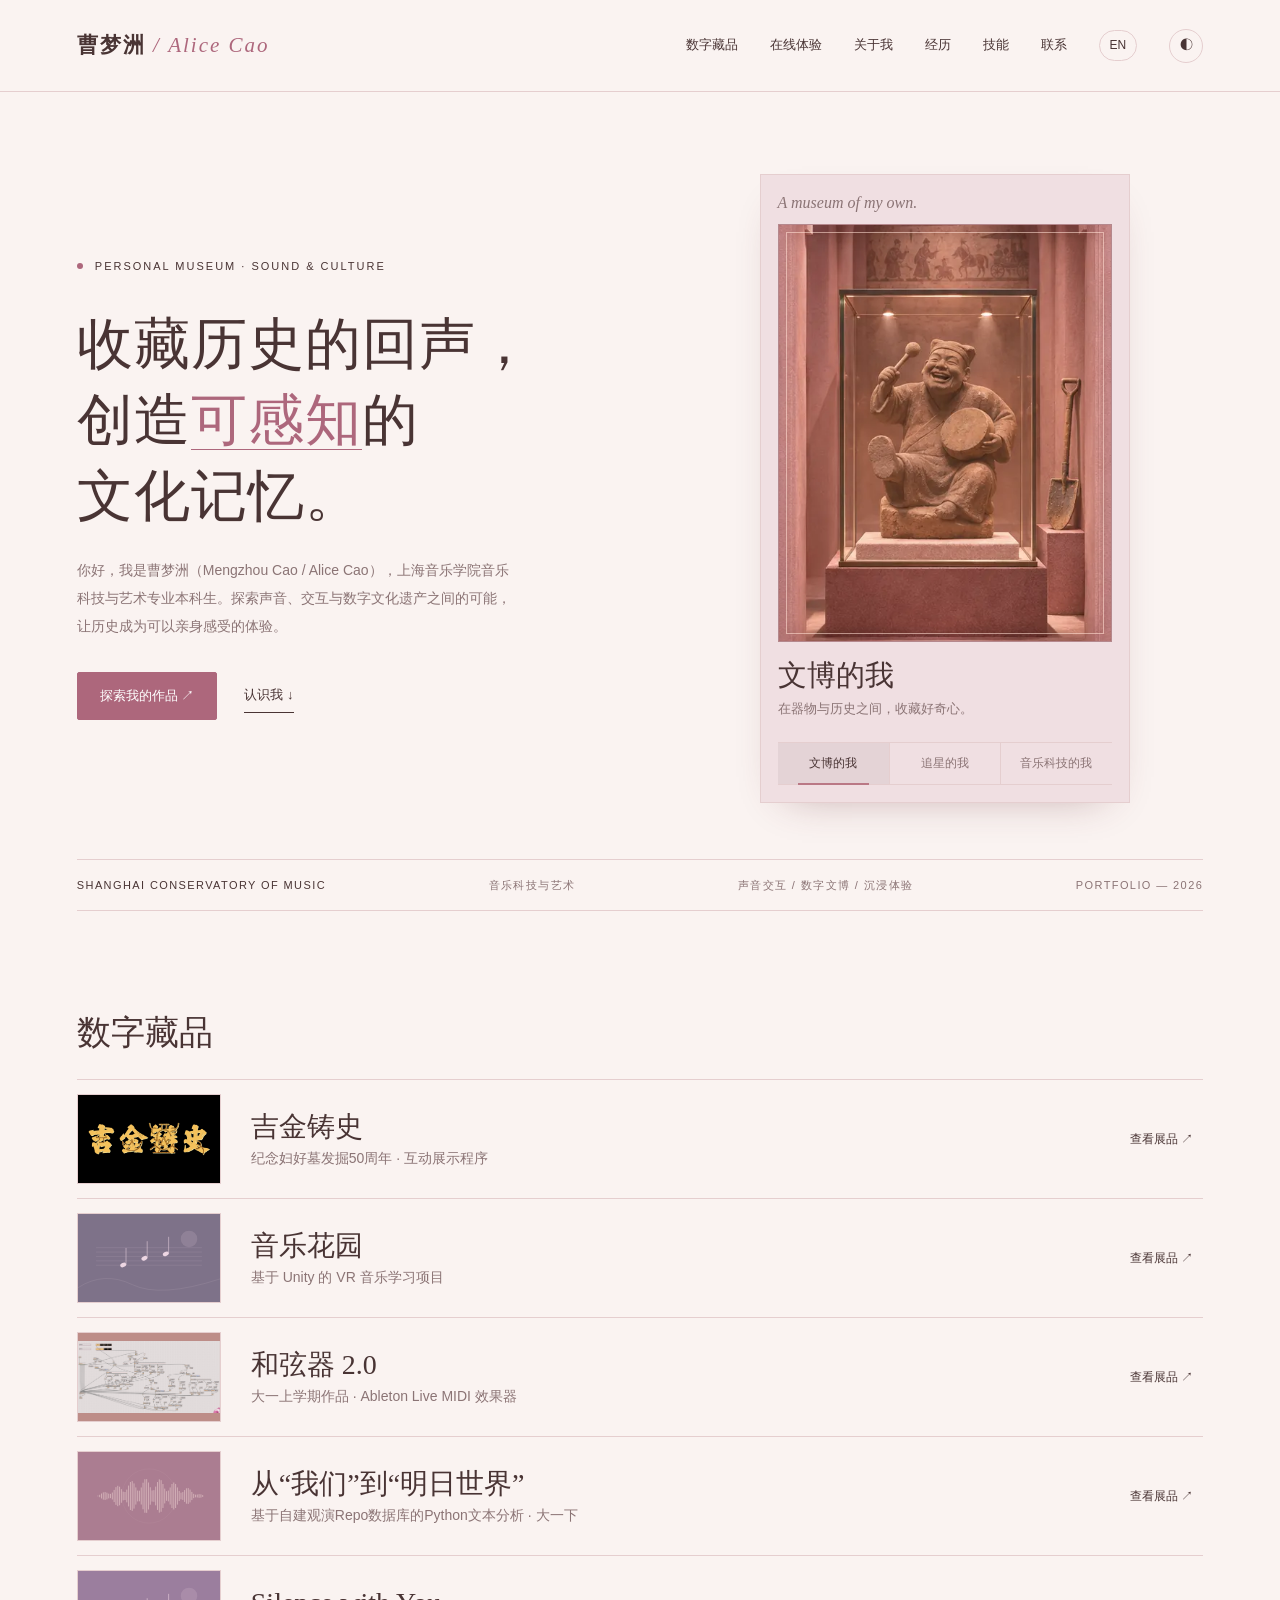
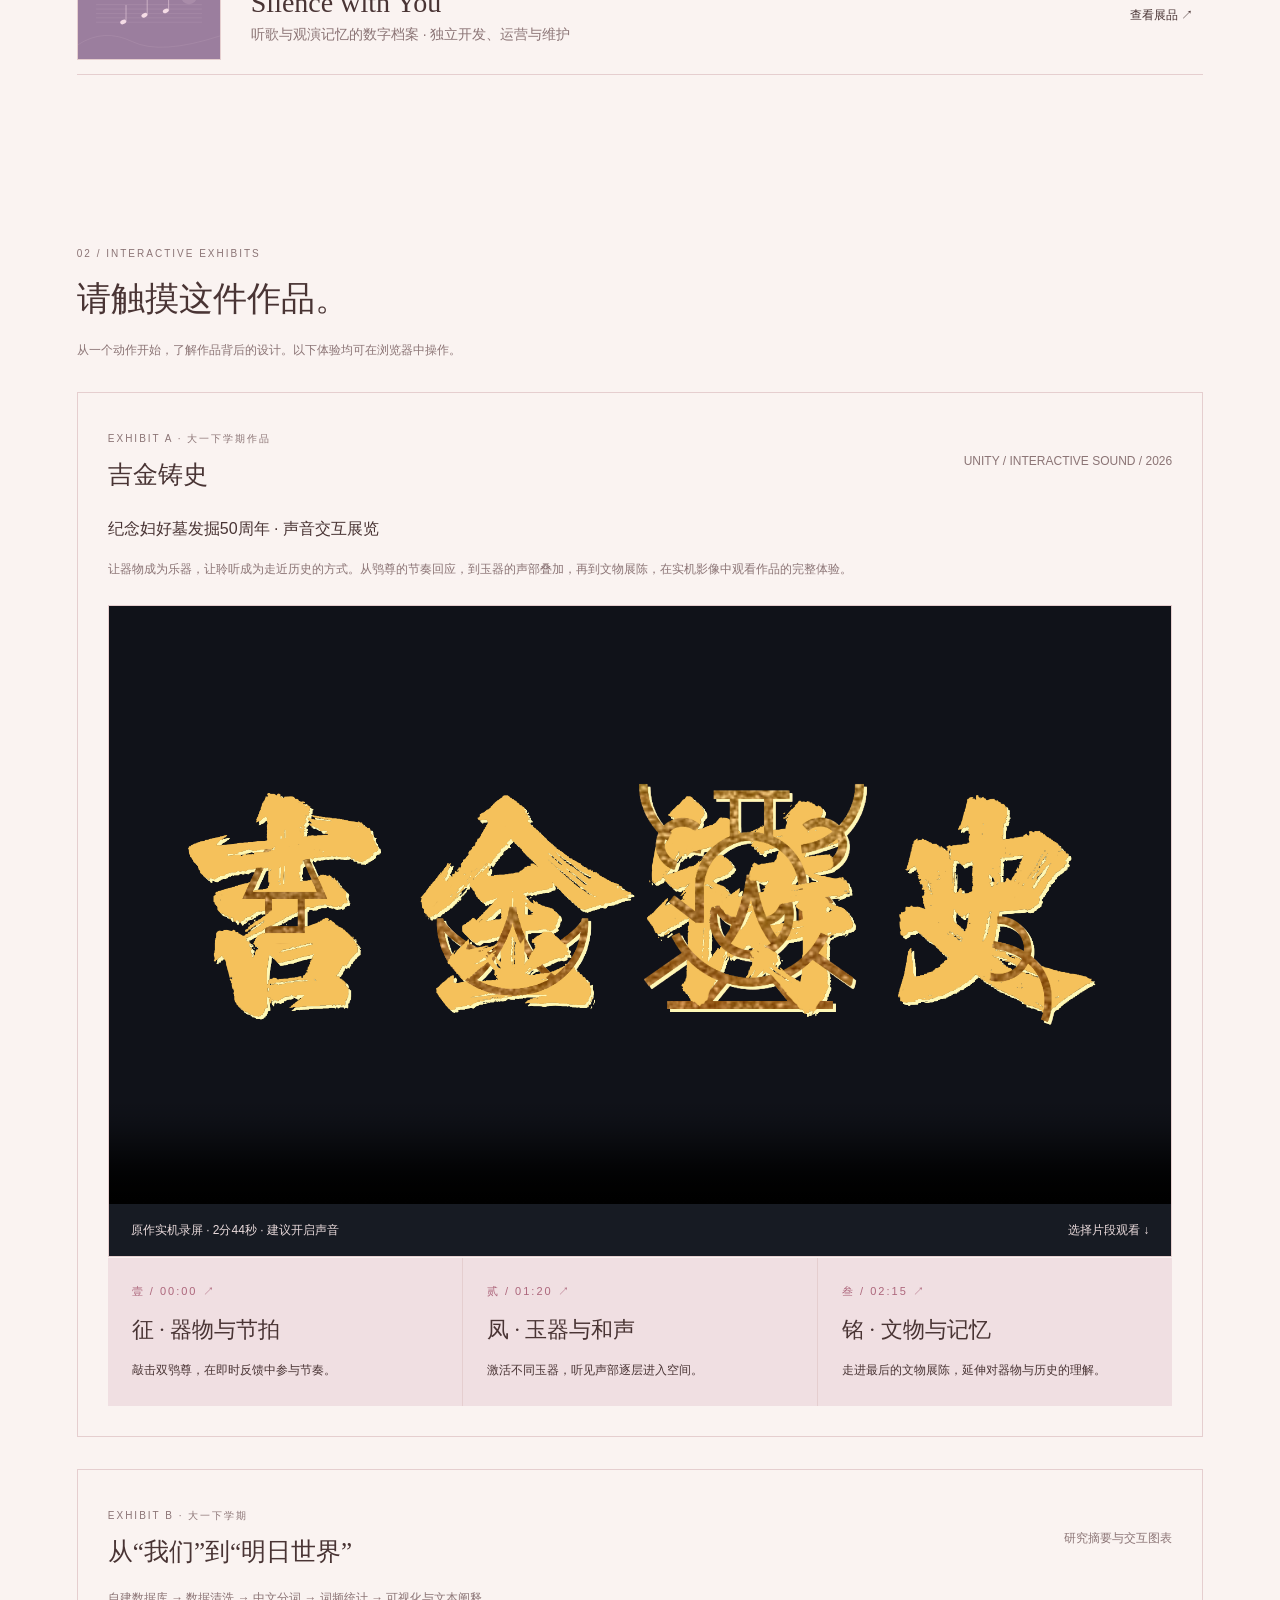
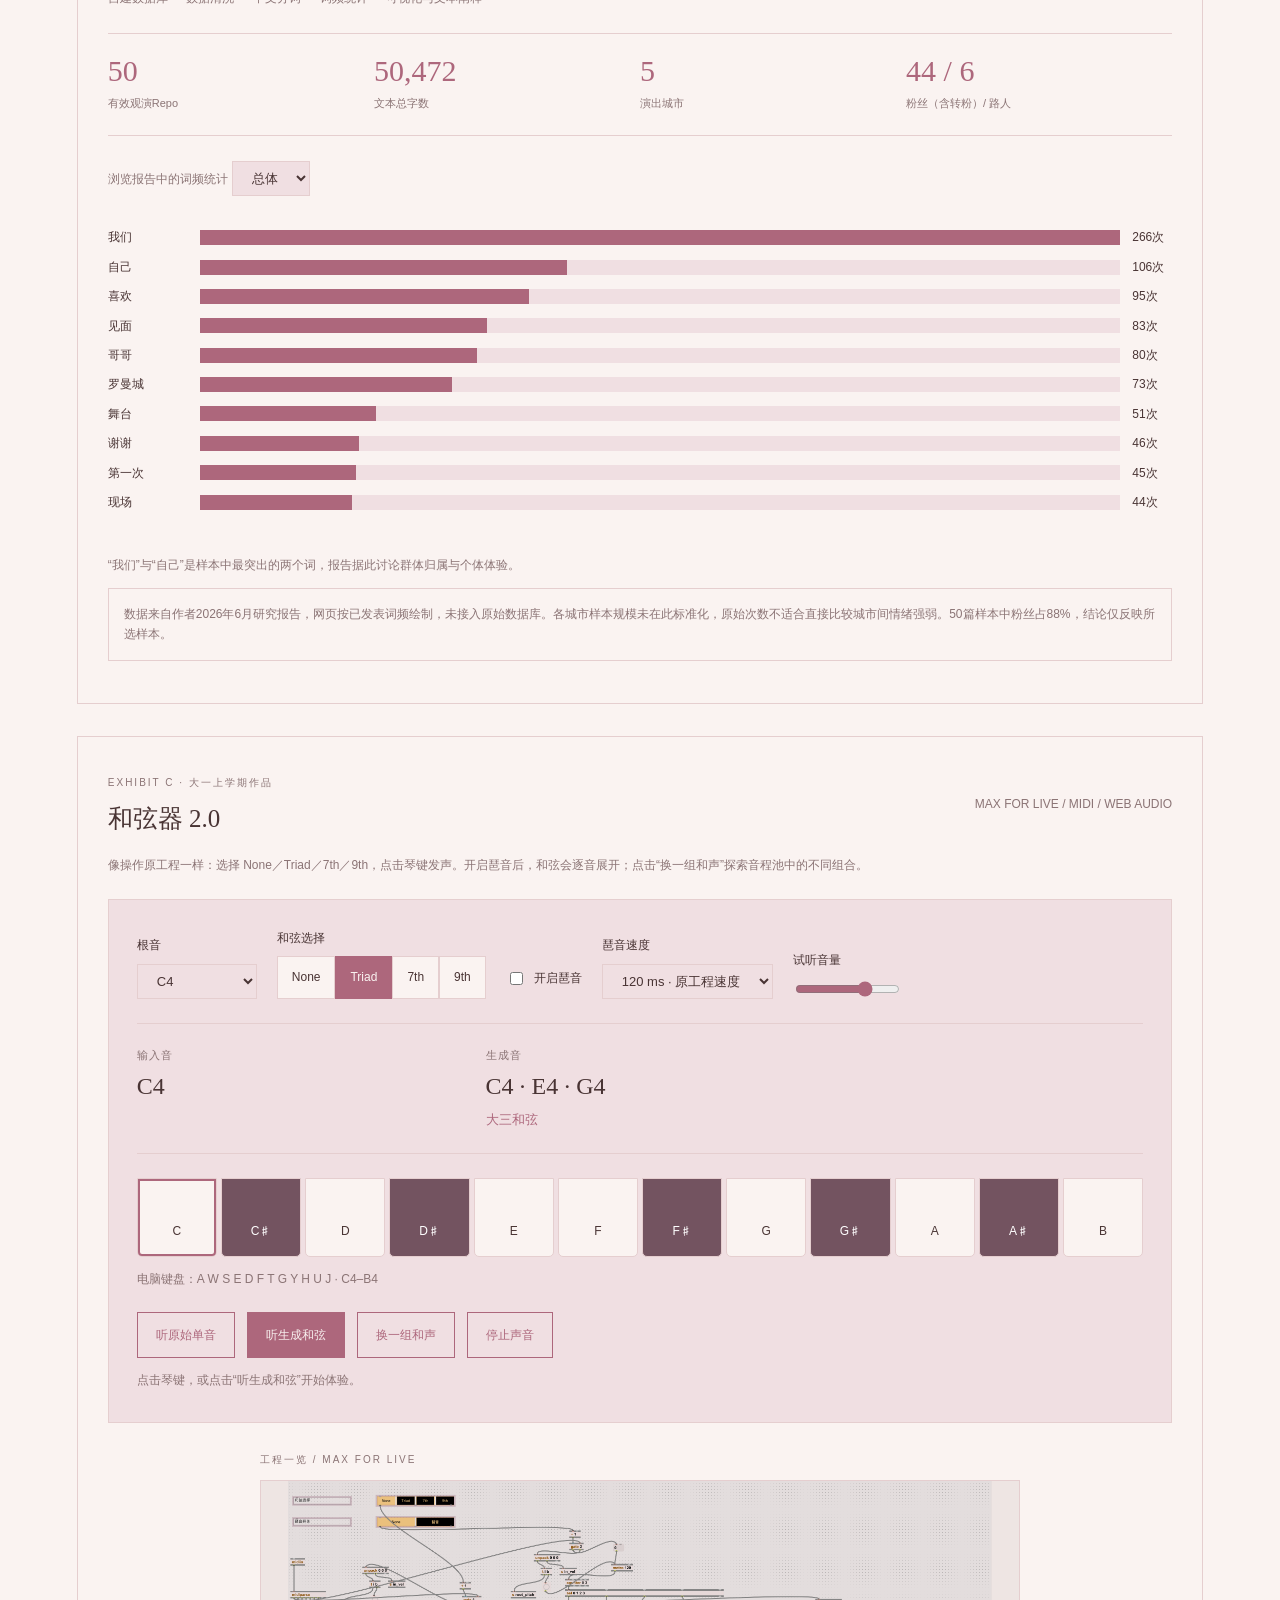
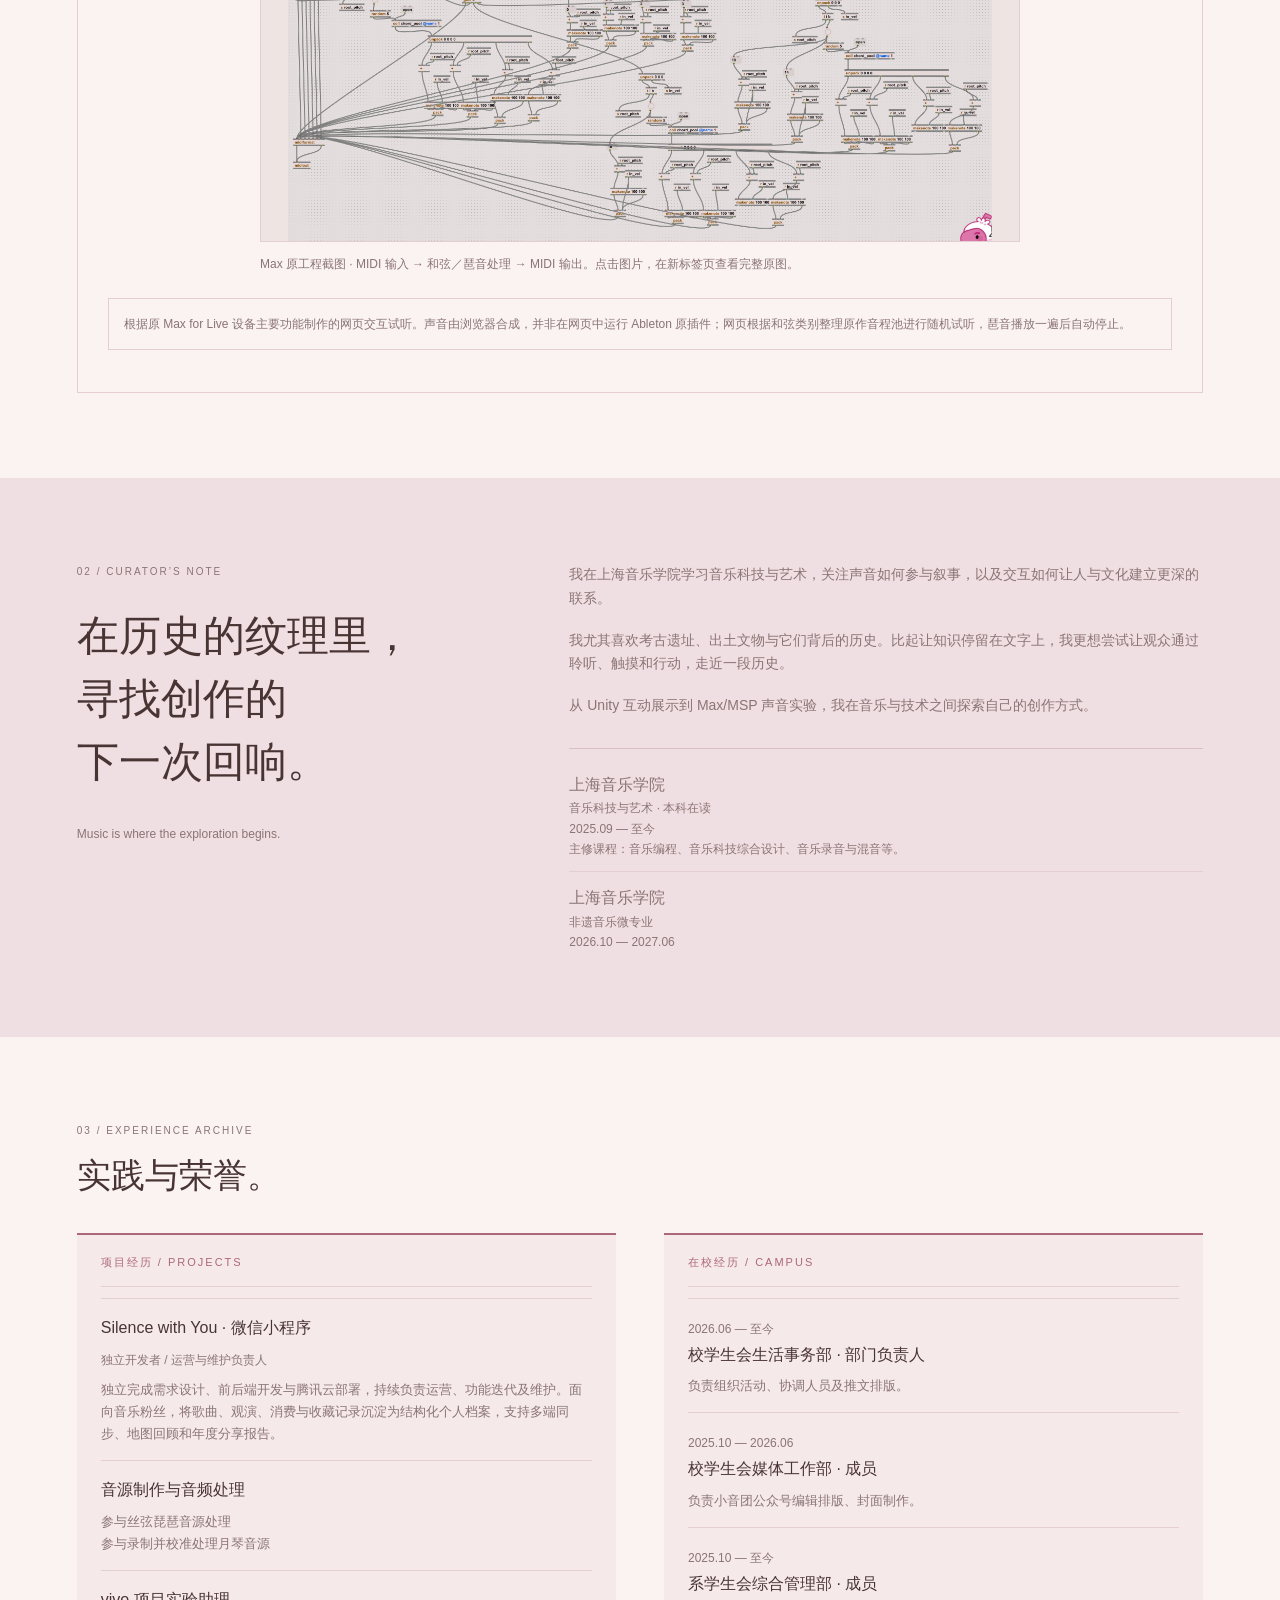
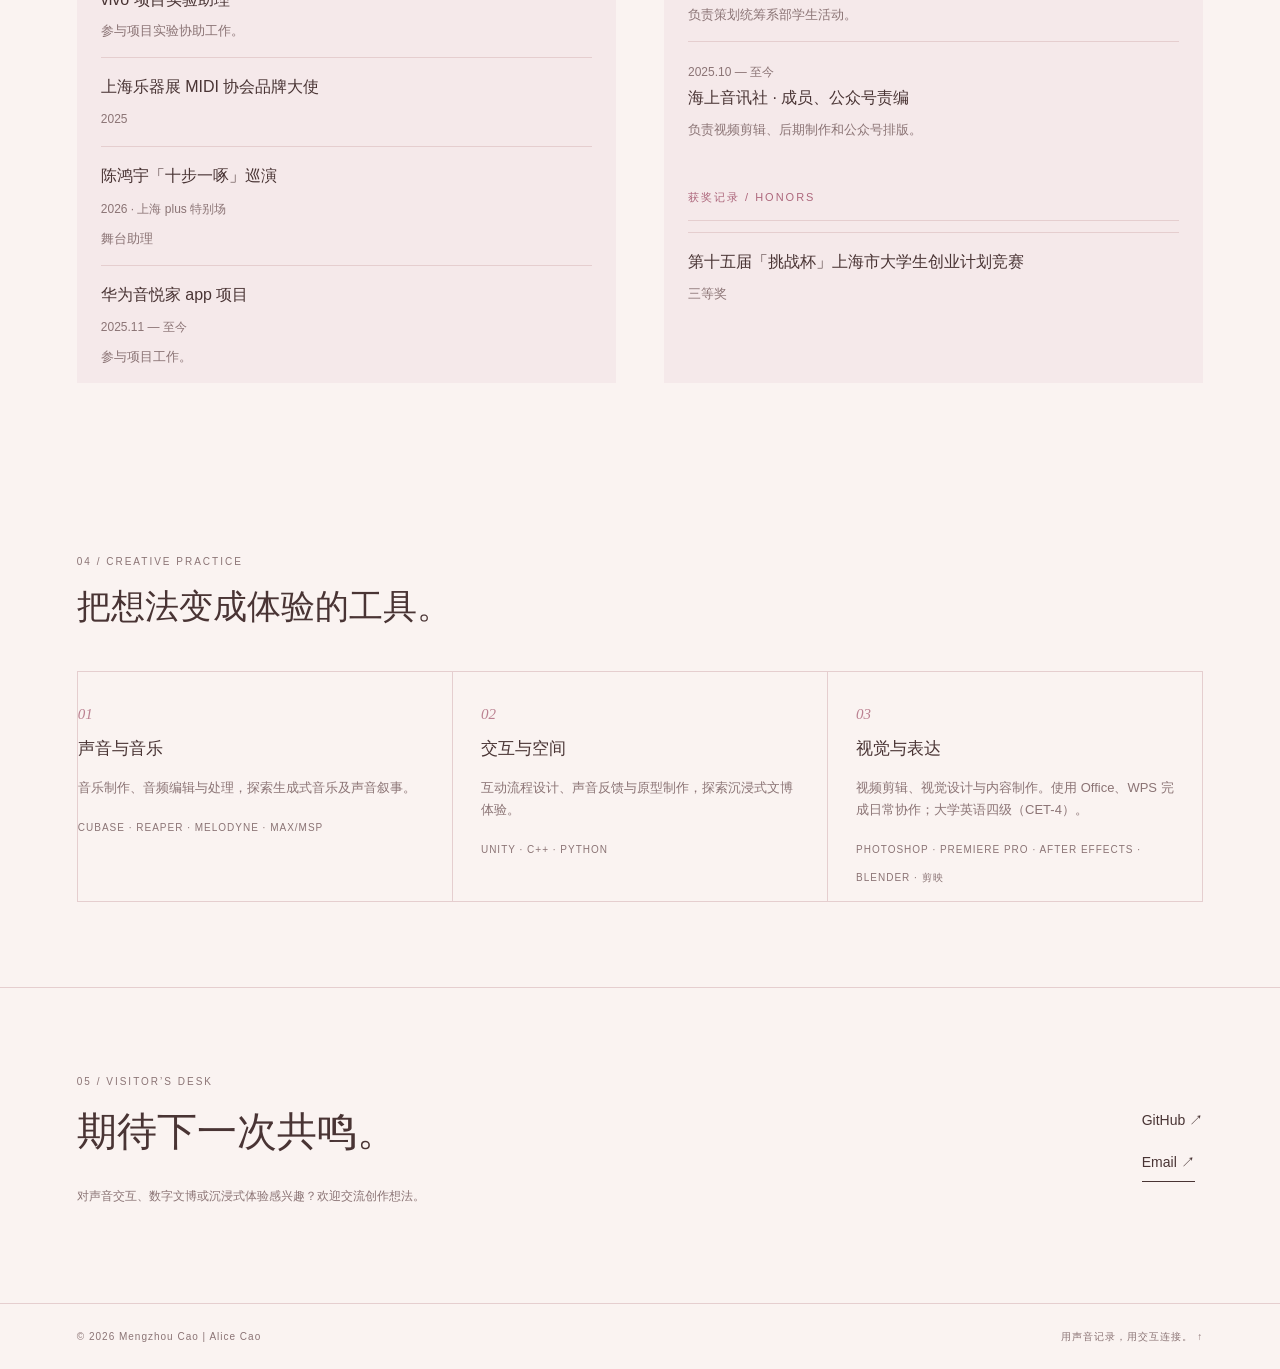
==== commit ca041bcc: "Use a compact digital exhibit catalogue with individually opened displays" ====
--- a/index.html
+++ b/index.html
@@ -3,34 +3,30 @@
 .resume-columns{display:grid;grid-template-columns:1fr 1fr;gap:70px;margin-top:40px}.resume-label{font-size:11px;font-weight:normal;letter-spacing:2px;color:var(--green);border-bottom:1px solid var(--line);padding-bottom:14px}.entry{border-bottom:1px solid var(--line);padding:18px 0}.entry h3{font-size:16px;font-weight:normal;margin:5px 0}.entry p{font-size:13px;color:var(--sub);margin:7px 0}.contact-links{display:flex;flex-direction:column;gap:12px;font-size:14px}.contact-links button{align-self:start}@media(max-width:760px){.resume-columns{grid-template-columns:1fr;gap:30px}nav{gap:12px}nav a:nth-child(4){display:none}.contact-links{margin-top:24px}}
 .lab{border:1px solid var(--line);padding:30px;margin-top:32px;background:var(--bg)}.lab-heading{display:flex;justify-content:space-between;align-items:center;gap:20px}.lab-heading h3{font:normal 25px Georgia,'Songti SC',serif;margin:8px 0}.lab-heading a{font-size:12px;white-space:nowrap}.chapter-tabs{display:flex;gap:10px;margin:22px 0}.demo-stage{padding:28px;background:var(--paper);text-align:center;min-height:235px}.artifact-buttons{display:flex;justify-content:center;gap:18px;flex-wrap:wrap;margin:24px 0}.artifact-btn{color:var(--ink);background:var(--bg);border:1px solid var(--line);padding:18px 24px;min-width:130px;transition:transform .15s}.artifact-btn:active{transform:scale(.95)}.artifact-btn.on{background:var(--green);color:var(--bg)}.artifact-symbol{display:block;font-size:38px;font-family:serif;line-height:1.4}.demo-controls{display:flex;gap:12px;justify-content:center;align-items:center;flex-wrap:wrap;font-size:12px}.stats{display:grid;grid-template-columns:repeat(4,1fr);border-top:1px solid var(--line);border-bottom:1px solid var(--line);margin:25px 0;padding:20px 0}.stats strong{display:block;font:normal 30px Georgia;color:var(--green)}.stats span{font-size:11px;color:var(--sub)}select{background:var(--paper);color:var(--ink);padding:8px 15px;border:1px solid var(--line);font:inherit;font-size:13px}#bars{padding:22px 0}.barrow{display:grid;grid-template-columns:80px 1fr 40px;gap:12px;align-items:center;margin:9px 0;font-size:12px}.bartrack{height:15px;background:var(--paper)}.barfill{height:100%;background:var(--green)}#beat-status{min-height:24px;font-size:12px;color:var(--sub)}.artifact-info{font-size:14px;max-width:600px;margin:16px auto}.demo-tag{font-size:10px;letter-spacing:1px;color:var(--sub)}@media(max-width:760px){.lab{padding:20px 16px}.lab-heading{display:block}.lab-heading a{display:inline-block}.lab-heading h3{font-size:22px}.stats{grid-template-columns:1fr 1fr;gap:20px}.artifact-btn{padding:14px;min-width:110px}.barrow{grid-template-columns:65px 1fr 30px;gap:8px}}
 nav{flex-wrap:wrap;align-items:center}.language-switch{font-size:12px;border:1px solid var(--line);padding:4px 10px;border-radius:20px;white-space:nowrap}@media(max-width:760px){header{height:auto;min-height:90px;gap:12px;flex-wrap:wrap;padding-top:14px;padding-bottom:14px}nav{gap:12px}}html[lang="en"] h1{font-size:clamp(38px,4vw,61px)}html[lang="en"] .caption{max-width:80%;letter-spacing:.7px}html[lang="en"] .stats span{display:block}html[lang="en"] .hero .intro{max-width:520px}
-.film{margin-top:26px;background:#171b23;border:1px solid var(--line)}.film video{display:block;width:100%;aspect-ratio:16/9;background:#101219}.film-caption{padding:16px 22px;color:#eadbdc;display:flex;justify-content:space-between;gap:16px;font-size:12px}.film-chapters{display:grid;grid-template-columns:repeat(3,1fr);gap:1px;background:var(--line);margin-top:1px}.film-chapter{border:0;text-align:left;padding:24px;background:var(--paper);color:var(--ink);font:inherit;cursor:pointer}.film-chapter:hover{background:var(--bg)}.film-chapter span{display:block;color:var(--green);font-size:11px;letter-spacing:2px;margin-bottom:10px}.film-chapter strong{font-family:Georgia,'Songti SC',serif;font-size:22px;font-weight:normal}.film-chapter p{font-size:12px;line-height:1.8;margin-bottom:0}.cover .real-cover{width:100%;height:100%;object-fit:cover;position:absolute;inset:0}.cover:has(.real-cover){position:relative}.cover:has(.real-cover):after{content:'';position:absolute;inset:0;background:linear-gradient(transparent 35%,rgba(0,0,0,.75));pointer-events:none}.cover .stamp,.cover .caption{z-index:1}.watch-link{display:inline-block;margin-top:20px;color:var(--green);text-underline-offset:5px}@media(max-width:600px){.film-chapters{grid-template-columns:1fr}.film-chapter{padding:18px}.film-caption{display:block}}.cover .real-cover{object-fit:contain;background:#000}.cover:has(.real-cover):after{background:none}.cover:has(.real-cover) .stamp{background:#0009}</style><link rel="stylesheet" href="assets/chord-demo.css?v=3"><script src="assets/chord-demo.js?v=3" defer></script><link rel="stylesheet" href="assets/museum-scenes.css"><link rel="stylesheet" href="assets/museum-gallery.css"><link rel="stylesheet" href="assets/exhibition-resume.css"><style>
+.film{margin-top:26px;background:#171b23;border:1px solid var(--line)}.film video{display:block;width:100%;aspect-ratio:16/9;background:#101219}.film-caption{padding:16px 22px;color:#eadbdc;display:flex;justify-content:space-between;gap:16px;font-size:12px}.film-chapters{display:grid;grid-template-columns:repeat(3,1fr);gap:1px;background:var(--line);margin-top:1px}.film-chapter{border:0;text-align:left;padding:24px;background:var(--paper);color:var(--ink);font:inherit;cursor:pointer}.film-chapter:hover{background:var(--bg)}.film-chapter span{display:block;color:var(--green);font-size:11px;letter-spacing:2px;margin-bottom:10px}.film-chapter strong{font-family:Georgia,'Songti SC',serif;font-size:22px;font-weight:normal}.film-chapter p{font-size:12px;line-height:1.8;margin-bottom:0}.cover .real-cover{width:100%;height:100%;object-fit:cover;position:absolute;inset:0}.cover:has(.real-cover){position:relative}.cover:has(.real-cover):after{content:'';position:absolute;inset:0;background:linear-gradient(transparent 35%,rgba(0,0,0,.75));pointer-events:none}.cover .stamp,.cover .caption{z-index:1}.watch-link{display:inline-block;margin-top:20px;color:var(--green);text-underline-offset:5px}@media(max-width:600px){.film-chapters{grid-template-columns:1fr}.film-chapter{padding:18px}.film-caption{display:block}}.cover .real-cover{object-fit:contain;background:#000}.cover:has(.real-cover):after{background:none}.cover:has(.real-cover) .stamp{background:#0009}</style><link rel="stylesheet" href="assets/chord-demo.css?v=3"><script src="assets/chord-demo.js?v=3" defer></script><link rel="stylesheet" href="assets/museum-scenes.css"><link rel="stylesheet" href="assets/museum-gallery.css"><link rel="stylesheet" href="assets/exhibition-resume.css"><style id="digital-catalogue">
+#work .sectionhead{margin-bottom:0;padding-bottom:17px}
 #work .projects{display:block}
-#work .project:not([hidden]){display:grid;grid-template-columns:minmax(0,1fr) minmax(0,1.45fr);gap:clamp(16px,4vw,54px);align-items:center;padding:22px 0;border:0;border-bottom:1px solid var(--line);background:transparent}
-#work .project.featured:not([hidden]){grid-template-columns:1fr;gap:0;margin:0 0 18px;padding:0;border:1px solid var(--line);background:var(--paper)}
-#work .project .cover{border:1px solid var(--line);height:auto;aspect-ratio:16/9}
-#work .featured .cover{border:0;border-bottom:1px solid var(--line);aspect-ratio:2.4}
-#work .project:not(.featured) .project-copy{padding:0 10px 0 0}
-#work .project:not(.featured) h3{font-size:clamp(22px,3.1vw,36px);line-height:1.2}
-#work .featured .project-copy{padding:clamp(19px,3vw,37px)}
-#work .project p{font-size:clamp(13px,1.25vw,16px);line-height:1.55}
-#work .project .cover .caption{display:none}
-#work .project .cover .stamp{top:10px;right:10px;line-height:1.4}
-#work .project .project-kind{color:var(--ink);opacity:.76}
-#work .project:focus-visible{outline-offset:3px}
-@media(max-width:600px){
- #work .project:not([hidden]){grid-template-columns:1fr;gap:12px;padding:16px 0}
- #work .featured .cover{aspect-ratio:16/9}
-}
-</style></head><body><header><a class="brand" href="#">曹梦洲<i> / Alice Cao</i></a><nav aria-label="主导航"><a href="#work">作品</a><a href="#experience-lab">在线体验</a><a href="#about">关于我</a><a href="#experience">经历</a><a href="#skills">技能</a><a href="#contact">联系</a><a class="language-switch" href="en.html" lang="en" onclick="localStorage.setItem('portfolio-language','en')">EN</a><button class="circle" id="theme" aria-label="切换深浅色主题">◐</button></nav></header><main><div class="hero"><div><div class="eyebrow"><span class="dot"></span>PERSONAL MUSEUM · SOUND & CULTURE</div><h1>收藏历史的回声，<br>创造<em>可感知</em>的<br>文化记忆。</h1><p class="intro">你好，我是曹梦洲（Mengzhou Cao / Alice Cao），上海音乐学院音乐科技与艺术专业本科生。探索声音、交互与数字文化遗产之间的可能，让历史成为可以亲身感受的体验。</p><div class="hero-actions"><a class="primary" href="#work">探索我的作品 <span aria-hidden="true">↗</span></a><a class="textlink" href="#about">认识我 ↓</a></div></div><div class="museum-scenes" id="museum-world" data-lang="zh"><p class="world-heading">A museum of my own.</p><div class="scene-stage" tabindex="0" role="group" aria-label="展景图像，可用左右方向键切换"><div class="scene-image" role="img" aria-label="玻璃展柜里的陶击鼓说唱俑，旁边陈列考古铲" aria-hidden="false"><div class="scene-picture"></div></div><div class="scene-image" role="img" aria-label="一碗咸粥和粉色应援棒，远处是舞台灯光和彩带" aria-hidden="true"><div class="scene-picture"></div></div><div class="scene-image" role="img" aria-label="音乐工作台上的麦克风、声卡、音箱和微缩模型" aria-hidden="true"><div class="scene-picture"></div></div></div><h2 class="world-title">文博的我</h2><p class="world-caption" aria-live="polite">在器物与历史之间，收藏好奇心。</p><div class="world-tabs" role="group" aria-label="选择展景"><button type="button" data-world-face="0" aria-pressed="true">文博的我</button><button type="button" data-world-face="1" aria-pressed="false">追星的我</button><button type="button" data-world-face="2" aria-pressed="false">音乐科技的我</button></div></div></div><div class="band"><b>SHANGHAI CONSERVATORY OF MUSIC</b><span>音乐科技与艺术</span><span>声音交互 / 数字文博 / 沉浸体验</span><span>PORTFOLIO — 2026</span></div>
-<section id="work"><div class="sectionhead"><div><div class="kicker">01 / SELECTED COLLECTION</div><h2>我的创作藏品。</h2></div><span class="small">关于文物、声音与交互的持续探索。</span></div><div class="filters" aria-label="作品分类"><button class="filter active" data-filter="all" aria-pressed="true">全部作品</button><button class="filter" data-filter="culture" aria-pressed="false">数字文博</button><button class="filter" data-filter="sound" aria-pressed="false">声音交互</button><button class="filter" data-filter="creative" aria-pressed="false">创意编程</button></div><div class="projects" id="projects"></div></section>
+#work .project{display:grid;grid-template-columns:clamp(65px,12vw,144px) minmax(0,1fr) auto;gap:clamp(10px,2.5vw,30px);align-items:center;width:100%;border:0;border-bottom:1px solid var(--line);padding:14px 0;background:transparent}
+#work .project:hover{background:color-mix(in srgb,var(--paper) 48%,transparent)}
+#work .project .cover{height:auto;aspect-ratio:16/10;border:1px solid var(--line);outline:0}
+#work .project .project-copy{padding:0}
+#work .project-title{margin:0}
+#work .project-title h3{font-size:clamp(17px,2.4vw,28px);line-height:1.24;overflow-wrap:anywhere}
+#work .project p{margin:4px 0 0;line-height:1.45;font-size:clamp(11px,1.3vw,14px)}
+#work .catalogue-open{padding-right:10px;color:var(--ink);white-space:nowrap;font-size:12px}
+#detail .catalogue-display{margin:14px 0 20px;height:auto;aspect-ratio:16/9;border-width:1px}
+#detail .catalogue-display img,#work .cover img{max-width:100%;max-height:100%;object-fit:contain}
+@media(max-width:560px){#work .catalogue-open{padding-right:4px}#work .catalogue-open span{display:none}}
+</style></head><body><header><a class="brand" href="#">曹梦洲<i> / Alice Cao</i></a><nav aria-label="主导航"><a href="#work">数字藏品</a><a href="#experience-lab">在线体验</a><a href="#about">关于我</a><a href="#experience">经历</a><a href="#skills">技能</a><a href="#contact">联系</a><a class="language-switch" href="en.html" lang="en" onclick="localStorage.setItem('portfolio-language','en')">EN</a><button class="circle" id="theme" aria-label="切换深浅色主题">◐</button></nav></header><main><div class="hero"><div><div class="eyebrow"><span class="dot"></span>PERSONAL MUSEUM · SOUND & CULTURE</div><h1>收藏历史的回声，<br>创造<em>可感知</em>的<br>文化记忆。</h1><p class="intro">你好，我是曹梦洲（Mengzhou Cao / Alice Cao），上海音乐学院音乐科技与艺术专业本科生。探索声音、交互与数字文化遗产之间的可能，让历史成为可以亲身感受的体验。</p><div class="hero-actions"><a class="primary" href="#work">探索我的作品 <span aria-hidden="true">↗</span></a><a class="textlink" href="#about">认识我 ↓</a></div></div><div class="museum-scenes" id="museum-world" data-lang="zh"><p class="world-heading">A museum of my own.</p><div class="scene-stage" tabindex="0" role="group" aria-label="展景图像，可用左右方向键切换"><div class="scene-image" role="img" aria-label="玻璃展柜里的陶击鼓说唱俑，旁边陈列考古铲" aria-hidden="false"><div class="scene-picture"></div></div><div class="scene-image" role="img" aria-label="一碗咸粥和粉色应援棒，远处是舞台灯光和彩带" aria-hidden="true"><div class="scene-picture"></div></div><div class="scene-image" role="img" aria-label="音乐工作台上的麦克风、声卡、音箱和微缩模型" aria-hidden="true"><div class="scene-picture"></div></div></div><h2 class="world-title">文博的我</h2><p class="world-caption" aria-live="polite">在器物与历史之间，收藏好奇心。</p><div class="world-tabs" role="group" aria-label="选择展景"><button type="button" data-world-face="0" aria-pressed="true">文博的我</button><button type="button" data-world-face="1" aria-pressed="false">追星的我</button><button type="button" data-world-face="2" aria-pressed="false">音乐科技的我</button></div></div></div><div class="band"><b>SHANGHAI CONSERVATORY OF MUSIC</b><span>音乐科技与艺术</span><span>声音交互 / 数字文博 / 沉浸体验</span><span>PORTFOLIO — 2026</span></div>
+<section id="work"><div class="sectionhead"><div><h2>数字藏品</h2></div></div><div class="projects" id="projects" role="list"></div></section>
 <section id="experience-lab"><div class="kicker">02 / INTERACTIVE EXHIBITS</div><h2>请触摸这件作品。</h2><p class="small">从一个动作开始，了解作品背后的设计。以下体验均可在浏览器中操作。</p><div class="lab" id="bronze-screening"><div class="lab-heading"><div><span class="kicker">EXHIBIT A · 大一下学期作品</span><h3>吉金铸史</h3></div><span class="small">UNITY / INTERACTIVE SOUND / 2026</span></div><p>纪念妇好墓发掘50周年 · 声音交互展览</p><p class="small">让器物成为乐器，让聆听成为走近历史的方式。从鸮尊的节奏回应，到玉器的声部叠加，再到文物展陈，在实机影像中观看作品的完整体验。</p><div class="film"><video id="bronze-video" controls playsinline preload="none" poster="assets/jijin-cover.png" aria-label="吉金铸史"><source src="assets/jijin-demo.mp4" type="video/mp4"></video><div class="film-caption"><span>原作实机录屏 · 2分44秒 · 建议开启声音</span><span>选择片段观看 ↓</span></div></div><div class="film-chapters"><button class="film-chapter" data-seek="0"><span>壹 / 00:00 ↗</span><strong>征 · 器物与节拍</strong><p>敲击双鸮尊，在即时反馈中参与节奏。</p></button><button class="film-chapter" data-seek="80"><span>贰 / 01:20 ↗</span><strong>凤 · 玉器与和声</strong><p>激活不同玉器，听见声部逐层进入空间。</p></button><button class="film-chapter" data-seek="135"><span>叁 / 02:15 ↗</span><strong>铭 · 文物与记忆</strong><p>走进最后的文物展陈，延伸对器物与历史的理解。</p></button></div></div><div class="lab"><div class="lab-heading"><div><span class="kicker">EXHIBIT B · 大一下学期</span><h3>从“我们”到“明日世界”</h3></div><span class="small">研究摘要与交互图表</span></div><p class="small">自建数据库 → 数据清洗 → 中文分词 → 词频统计 → 可视化与文本阐释</p><div class="stats"><div><strong>50</strong><span>有效观演Repo</span></div><div><strong>50,472</strong><span>文本总字数</span></div><div><strong>5</strong><span>演出城市</span></div><div><strong>44 / 6</strong><span>粉丝（含转粉）/ 路人</span></div></div><label class="small" for="city-select">浏览报告中的词频统计</label> <select id="city-select"><option>总体</option><option>郑州</option><option>南昌</option><option>宜昌</option><option>太原</option><option>成都</option></select><div id="bars" aria-live="polite"></div><p id="city-note" class="small"></p><p class="notice">数据来自作者2026年6月研究报告，网页按已发表词频绘制，未接入原始数据库。各城市样本规模未在此标准化，原始次数不适合直接比较城市间情绪强弱。50篇样本中粉丝占88%，结论仅反映所选样本。</p></div><div class="lab" id="chord-lab" data-lang="zh"><div class="lab-heading"><div><span class="kicker">EXHIBIT C · 大一上学期作品</span><h3>和弦器 2.0</h3></div><span class="small">MAX FOR LIVE / MIDI / WEB AUDIO</span></div><p class="small">像操作原工程一样：选择 None／Triad／7th／9th，点击琴键发声。开启琶音后，和弦会逐音展开；点击“换一组和声”探索音程池中的不同组合。</p><div class="chord-panel"><div class="chord-controls"><label>根音<select id="chord-root"><option value="60">C4</option><option value="61">C♯4</option><option value="62">D4</option><option value="63">D♯4</option><option value="64">E4</option><option value="65">F4</option><option value="66">F♯4</option><option value="67">G4</option><option value="68">G♯4</option><option value="69">A4</option><option value="70">A♯4</option><option value="71">B4</option></select></label><div class="chord-mode-control"><span>和弦选择</span><div class="chord-mode-tabs" role="group" aria-label="和弦选择"><button type="button" data-chord-mode="none" aria-pressed="false">None</button><button type="button" data-chord-mode="triad" aria-pressed="true">Triad</button><button type="button" data-chord-mode="seventh" aria-pressed="false">7th</button><button type="button" data-chord-mode="ninth" aria-pressed="false">9th</button></div><input type="hidden" id="chord-mode" value="triad"></div><label class="arp-control"><input type="checkbox" id="chord-arp">开启琶音</label><label>琶音速度<select id="chord-speed"><option value="0.24">慢</option><option value="0.12" selected>120 ms · 原工程速度</option><option value="0.08">快</option></select></label><label class="chord-volume">试听音量<input id="chord-volume" type="range" min="0" max="100" value="70" aria-label="试听音量"></label></div><div class="chord-readout"><div><small>输入音</small><strong id="chord-input">C4</strong></div><div><small>生成音</small><strong id="chord-output">C4 · E4 · G4</strong><span id="chord-name" class="chord-name">C major</span></div></div><div class="chord-keys" role="group" aria-label="选择根音并试听"><button class="chord-key " data-midi="60" aria-pressed="true">C</button><button class="chord-key accidental" data-midi="61" aria-pressed="false">C♯</button><button class="chord-key " data-midi="62" aria-pressed="false">D</button><button class="chord-key accidental" data-midi="63" aria-pressed="false">D♯</button><button class="chord-key " data-midi="64" aria-pressed="false">E</button><button class="chord-key " data-midi="65" aria-pressed="false">F</button><button class="chord-key accidental" data-midi="66" aria-pressed="false">F♯</button><button class="chord-key " data-midi="67" aria-pressed="false">G</button><button class="chord-key accidental" data-midi="68" aria-pressed="false">G♯</button><button class="chord-key " data-midi="69" aria-pressed="false">A</button><button class="chord-key accidental" data-midi="70" aria-pressed="false">A♯</button><button class="chord-key " data-midi="71" aria-pressed="false">B</button></div><p class="small">电脑键盘：A W S E D F T G Y H U J · C4–B4</p><div class="chord-actions"><button id="chord-single">听原始单音</button><button class="chord-primary" id="chord-play">听生成和弦</button><button id="chord-random">换一组和声</button><button id="chord-stop">停止声音</button></div><div id="chord-status" role="status" aria-live="polite">点击琴键，或点击“听生成和弦”开始体验。</div></div><figure class="max-patch"><div class="kicker">工程一览 / MAX FOR LIVE</div><a href="assets/chord-max-patch.png" target="_blank" rel="noopener" aria-label="在新标签页打开 Max 工程原图"><img src="assets/chord-max-patch.png" width="1372" height="702" loading="lazy" alt="和弦器 2.0 的 Max 原工程截图，展示 MIDI 输入、和弦选择、琶音与 MIDI 输出的模块和连线"></a><figcaption>Max 原工程截图 · MIDI 输入 → 和弦／琶音处理 → MIDI 输出。点击图片，在新标签页查看完整原图。</figcaption></figure><p class="notice">根据原 Max for Live 设备主要功能制作的网页交互试听。声音由浏览器合成，并非在网页中运行 Ableton 原插件；网页根据和弦类别整理原作音程池进行随机试听，琶音播放一遍后自动停止。</p></div></section><section id="about" class="about"><div><div class="kicker">02 / CURATOR’S NOTE</div><h2>在历史的纹理里，<br>寻找创作的<br>下一次回响。</h2><span class="small">Music is where the exploration begins.</span></div><div class="about-copy"><p>我在上海音乐学院学习音乐科技与艺术，关注声音如何参与叙事，以及交互如何让人与文化建立更深的联系。</p><p>我尤其喜欢考古遗址、出土文物与它们背后的历史。比起让知识停留在文字上，我更想尝试让观众通过聆听、触摸和行动，走近一段历史。</p><p>从 Unity 互动展示到 Max/MSP 声音实验，我在音乐与技术之间探索自己的创作方式。</p><div class="edu"><div class="edu-row"><strong>上海音乐学院</strong>音乐科技与艺术 · 本科在读<br>2025.09 — 至今<br><span class="small">主修课程：音乐编程、音乐科技综合设计、音乐录音与混音等。</span></div><div class="edu-row"><strong>上海音乐学院</strong>非遗音乐微专业<br>2026.10 — 2027.06</div></div></div></section>
 <section id="experience"><div class="kicker">03 / EXPERIENCE ARCHIVE</div><h2>实践与荣誉。</h2><div class="resume-columns"><div><h3 class="resume-label">项目经历 / PROJECTS</h3><div class="entry"><h3>Silence with You · 微信小程序</h3><span class="small">独立开发者 / 运营与维护负责人</span><p>独立完成需求设计、前后端开发与腾讯云部署，持续负责运营、功能迭代及维护。面向音乐粉丝，将歌曲、观演、消费与收藏记录沉淀为结构化个人档案，支持多端同步、地图回顾和年度分享报告。</p></div><div class="entry"><h3>音源制作与音频处理</h3><p>参与丝弦琵琶音源处理<br>参与录制并校准处理月琴音源</p></div><div class="entry"><h3>vivo 项目实验助理</h3><p>参与项目实验协助工作。</p></div><div class="entry"><h3>上海乐器展 MIDI 协会品牌大使</h3><span class="small">2025</span></div><div class="entry"><h3>陈鸿宇「十步一啄」巡演</h3><span class="small">2026 · 上海 plus 特别场</span><p>舞台助理</p></div><div class="entry"><h3>华为音悦家 app 项目</h3><span class="small">2025.11 — 至今</span><p>参与项目工作。</p></div></div><div><h3 class="resume-label">在校经历 / CAMPUS</h3><div class="entry"><span class="small">2026.06 — 至今</span><h3>校学生会生活事务部 · 部门负责人</h3><p>负责组织活动、协调人员及推文排版。</p></div><div class="entry"><span class="small">2025.10 — 2026.06</span><h3>校学生会媒体工作部 · 成员</h3><p>负责小音团公众号编辑排版、封面制作。</p></div><div class="entry"><span class="small">2025.10 — 至今</span><h3>系学生会综合管理部 · 成员</h3><p>负责策划统筹系部学生活动。</p></div><div class="entry"><span class="small">2025.10 — 至今</span><h3>海上音讯社 · 成员、公众号责编</h3><p>负责视频剪辑、后期制作和公众号排版。</p></div><h3 class="resume-label" style="margin-top:32px">获奖记录 / HONORS</h3><div class="entry"><h3>第十五届「挑战杯」上海市大学生创业计划竞赛</h3><p>三等奖</p></div></div></div></section><section id="skills"><div class="kicker">04 / CREATIVE PRACTICE</div><h2>把想法变成体验的工具。</h2><div class="tools"><div class="tool"><span class="num">01</span><h3>声音与音乐</h3><p>音乐制作、音频编辑与处理，探索生成式音乐及声音叙事。</p><span class="tags">CUBASE · REAPER · MELODYNE · MAX/MSP</span></div><div class="tool"><span class="num">02</span><h3>交互与空间</h3><p>互动流程设计、声音反馈与原型制作，探索沉浸式文博体验。</p><span class="tags">UNITY · C++ · PYTHON</span></div><div class="tool"><span class="num">03</span><h3>视觉与表达</h3><p>视频剪辑、视觉设计与内容制作。使用 Office、WPS 完成日常协作；大学英语四级（CET-4）。</p><span class="tags">PHOTOSHOP · PREMIERE PRO · AFTER EFFECTS · BLENDER · 剪映</span></div></div></section><section id="contact" class="contact"><div><div class="kicker">05 / VISITOR’S DESK</div><h2>期待下一次共鸣。</h2><p class="small">对声音交互、数字文博或沉浸式体验感兴趣？欢迎交流创作想法。</p></div><div class="contact-links"><a href="https://github.com/Alice0723" target="_blank" rel="noopener">GitHub ↗</a><button class="textlink" style="background:none;border-width:0 0 1px;color:inherit" id="contactBtn">Email ↗</button></div></section></main><footer><span>© 2026 Mengzhou Cao | Alice Cao</span><span>用声音记录，用交互连接。 <a href="#">↑</a></span></footer><dialog id="detail" aria-labelledby="detail-title"><button class="close" aria-label="关闭详情">×</button><div id="detail-body"></div></dialog><script>
 const works=[{title:'吉金铸史',subtitle:'纪念妇好墓发掘50周年 · 互动展示程序',type:'culture sound',tags:'UNITY / INTERACTIVE SOUND / 2026 · 大一下',state:'大一下学期作品',color:'#936475',accent:'#ecd0c5',art:'bronze',description:'以妇好墓出土文物为叙事线索，将青铜器、玉器与礼器的展示连接到声音交互。观众通过敲击与点亮文物，逐步走入音乐与历史共同构成的空间。',interaction:'第一章以一对鸮尊触发底鼓与军鼓；第二章逐件点亮玉器、加入声部；第三章通过环绕展示的文物了解介绍与馆藏。',tools:'Unity · C# · 分层音频交互',note:'封面为项目原创标题设计。可在下方作品展映区观看完整视频，并按章节跳转。'},{title:'音乐花园',subtitle:'基于 Unity 的 VR 音乐学习项目',type:'sound creative',tags:'UNITY / VR / MUSIC EDUCATION',state:'原型迭代',color:'#7e7289',accent:'#edd6e3',art:'music',description:'基于 Unity 引擎开发的 VR 音乐学习项目，将五线谱学习、唱名辨识与节奏演奏结合，通过沉浸式环境中的可视化音符与交互，帮助学习者认识音高和节拍。',interaction:'从认识五线谱、唱名辨识逐步进入完整演奏；以演奏结果为依据，关注早敲和错音等反馈。',tools:'Unity · VR · C# · MIDI',note:'内容展示当前设计方向。实机视频和学习流程截图待补充。'},{title:'和弦器 2.0',subtitle:'大一上学期作品 · Ableton Live MIDI 效果器',type:'sound creative',tags:'MAX FOR LIVE / MIDI EFFECT / 2025',state:'大一上学期作品',color:'#bd8d88',accent:'#f7ded2',art:'wave',description:'面向Ableton Live制作的Max for Live MIDI效果器。通过接收MIDI音符、读取根音与力度，探索和弦生成和琶音输出，把音乐编程用于实际创作工具。',interaction:'界面提供None、Triad、7th、9th四档和弦选项，以及独立的琶音开关；程序包含和弦音程池与随机选择逻辑，并通过MIDI输出连接后续乐器。',tools:'Max/MSP · Max for Live · Ableton Live',note:'可在下方在线试听区体验和弦与琶音的主要交互。网页使用合成音色演示，原设备在 Ableton Live 中运行。'}];
 function graphic(w){if(w.title==='和弦器 2.0'||w.title==='Chord Generator 2.0')return '<img class="patch-cover" src="assets/chord-max-patch.png" alt="" loading="lazy">';if(w.art==='bronze')return '<img class="real-cover" src="assets/jijin-cover.png" alt="" loading="lazy">';let lines='';if(w.art==='bronze'){return `<svg viewBox="0 0 550 300" fill="none" aria-hidden="true"><g stroke="${w.accent}" stroke-width="1.1"><path d="M192 72l-22 34 6 98 34 24h36l18-32-7-85-20-39zM358 72l22 34-6 98-34 24h-36l-18-32 7-85 20-39z"/><path d="M192 72l-6-20 28 16 23 4 12-17 8 56M358 72l6-20-28 16-23 4-12-17-8 56"/><circle cx="205" cy="111" r="18"/><circle cx="238" cy="111" r="13"/><circle cx="345" cy="111" r="18"/><circle cx="312" cy="111" r="13"/><path d="M198 153q37-28 48 8l-3 38h-38zM352 153q-37-28-48 8l3 38h38zM206 168h32m-28 10h22M312 168h32m-28 10h22M211 229v15m28-15v15m72-15v15m28-15v15"/><ellipse cx="275" cy="170" rx="170" ry="91" stroke-opacity=".2"/><path d="M60 150h77m277 0h76" stroke-dasharray="2 5"/></g></svg>`}if(w.art==='city'){for(let i=0;i<9;i++){let x=90+i*45,y=125+Math.sin(i)*12;lines+=`<path d="M${x} ${y}l20-20 30 20m-43-4v40h35v-40"/>`}return `<svg viewBox="0 0 550 300" fill="none" aria-hidden="true"><g stroke="${w.accent}" stroke-width="1" opacity=".8"><path d="M0 227q140-70 270 0t280-10M0 241q140-70 270 0t280-10M60 196h430l-35-28H100zM115 167h310M155 93h242l-27-20H180zM174 94v35m200-35v35"/>${lines}<circle cx="290" cy="100" r="64" stroke-opacity=".3"/><path d="M275 15v240M0 210h550" stroke-dasharray="2 6" stroke-opacity=".4"/></g></svg>`}if(w.art==='music'){for(let i=0;i<5;i++)lines+=`<path d="M70 ${110+i*17}h410"/>`;return `<svg viewBox="0 0 550 300" fill="none" aria-hidden="true"><circle cx="430" cy="76" r="32" fill="${w.accent}" opacity=".16"/><g stroke="${w.accent}" stroke-width="1" opacity=".4">${lines}<path d="M0 265q100-65 210-12t340-22"/></g><g fill="${w.accent}"><ellipse cx="175" cy="177" rx="12" ry="8" transform="rotate(-25 175 177)"/><ellipse cx="257" cy="151" rx="12" ry="8" transform="rotate(-25 257 151)"/><ellipse cx="340" cy="134" rx="12" ry="8" transform="rotate(-25 340 134)"/></g><path d="M186 177v-66m82 40V85m83 49V68" stroke="${w.accent}" stroke-width="2"/></svg>`}for(let i=0;i<60;i++){let x=70+i*7,h=(Math.sin(i*.4)**2*.7+.3)*Math.sin(Math.PI*i/60)*135;lines+=`<path d="M${x} ${150-h/2}v${h}"/>`}return `<svg viewBox="0 0 550 300" fill="none" aria-hidden="true"><g stroke="${w.accent}" stroke-width="2">${lines}</g><circle cx="275" cy="150" r="105" stroke="${w.accent}" opacity=".18"/></svg>`}
 works.push({title:'从“我们”到“明日世界”',subtitle:'基于自建观演Repo数据库的Python文本分析 · 大一下',type:'creative',tags:'PYTHON / TEXT ANALYSIS / 2026',state:'大一下学期作品',color:'#ab7d91',accent:'#f6dcd9',art:'wave',description:'以自建的小红书观演Repo样本数据库为基础，对五座城市的50篇有效文本开展清洗、分词、词频统计与文化阐释。',interaction:'使用Pandas清洗数据、Jieba分词与自定义词典处理专属词汇，并通过WordCloud和Matplotlib生成词云及统计图。页面提供报告已公布数据的交互浏览。',tools:'Python · Pandas · Jieba · WordCloud · Matplotlib',note:'样本共50篇、50,472字；粉丝（含路转粉）44篇、路人6篇。结果描述本研究样本，不能代表所有观众；网页未接入原始数据库或实时Python计算。'});
 works.push({title:'Silence with You',subtitle:'听歌与观演记忆的数字档案 · 独立开发、运营与维护',type:'creative',tags:'WECHAT MINI PROGRAM / FULL STACK / DIGITAL ARCHIVE',state:'独立运营项目',color:'#9b7e9e',accent:'#f5dce6',art:'music',description:'围绕音乐人汪苏泷的粉丝共创型微信小程序，将听歌记录、演出参与和收藏记忆整理为可回看、可统计、可分享的个人音乐档案。独立负责需求设计、前后端开发、部署、运营与日常维护。',interaction:'包含首页、见面记忆、收藏图鉴、活动统计、年度报告与支持六个模块。支持歌曲解锁、场次记录、观演消费记账、见面时间轴与地图连线，并通过年度报告生成竖版分享图。',tools:'微信小程序 · JavaScript · Node.js / Express · MySQL · 腾讯云自建后端',note:'技术重点：以稳定业务标识合并记录，结合删除标记支持多端同步；使用OffscreenCanvas生成年度报告分享图。可使用微信扫描下方小程序码体验；项目截图与演示视频后续补充。'});
-const projects=document.querySelector('#projects');projects.innerHTML=works.map((w,i)=>`<button class="project${i===0 ? ' featured' : ''}" data-type="${w.type}" data-index="${i}" aria-label="查看${w.title}项目详情"><div class="cover" style="background:${w.color}">${graphic(w)}<span class="stamp">${w.state}</span><span class="caption">${w.tags}</span></div><div class="project-copy"><span class="project-kind">${i===0 ? '主展 · ' : ''}${w.tags}</span><div class="project-title"><h3>${w.title}</h3><span class="arrow" aria-hidden="true">↗</span></div><p>${w.subtitle}</p></div></button>`).join('');
-const dialog=document.querySelector('#detail'),detail=document.querySelector('#detail-body');document.querySelectorAll('.project').forEach(btn=>btn.addEventListener('click',()=>{const w=works[btn.dataset.index];detail.innerHTML=`<div class="kicker">${w.tags}</div><h2 id="detail-title">${w.title}</h2><p>${w.subtitle}</p><p>${w.description}</p><div class="detailgrid"><div><b>体验与交互</b><p>${w.interaction}</p></div><div><b>工具与媒介</b><p>${w.tools}</p><b>项目状态</b><p>${w.state}</p></div></div><div class="notice">${w.note}</div>${w.title==='和弦器 2.0'?'<a class="watch-link" href="#chord-lab" onclick="document.getElementById(&quot;detail&quot;).close()">在线体验和弦器 ↗</a>':''}${w.art==='bronze'?'<a class="watch-link" href="#bronze-screening" onclick="document.getElementById(&quot;detail&quot;).close()">观看实机演示 ↗</a>':''}${w.title==='Silence with You'?'<figure style="text-align:center;margin:28px 0 0"><img src="assets/silence-with-you-code.jpg" alt="Silence with You 微信小程序码" width="258" height="258" style="max-width:100%;height:auto;border-radius:12px"><figcaption class="small">用微信扫一扫，体验 Silence with You<br>手机浏览时可保存图片，在微信扫一扫中从相册选择。</figcaption></figure>':''}`;dialog.showModal()}));document.querySelector('.close').onclick=()=>dialog.close();dialog.addEventListener('click',e=>{if(e.target===dialog){const r=dialog.getBoundingClientRect();if(e.clientX<r.left||e.clientX>r.right||e.clientY<r.top||e.clientY>r.bottom)dialog.close()}});document.querySelectorAll('.filter').forEach(btn=>btn.onclick=()=>{document.querySelectorAll('.filter').forEach(b=>{b.classList.toggle('active',b===btn);b.setAttribute('aria-pressed',b===btn)});document.querySelectorAll('.project').forEach(p=>p.hidden=btn.dataset.filter!=='all'&&!p.dataset.type.split(' ').includes(btn.dataset.filter))});document.querySelector('#theme').onclick=()=>{document.body.classList.toggle('dark');try{localStorage.setItem('theme',document.body.classList.contains('dark')?'dark':'light')}catch{}};try{if(localStorage.getItem('theme')==='dark')document.body.classList.add('dark')}catch{}document.querySelector('#contactBtn').onclick=()=>{detail.innerHTML='<div class="kicker">CONTACT & RÉSUMÉ</div><h2 id="detail-title">保持联系。</h2><p>曹梦洲 · 上海音乐学院音乐科技与艺术专业本科在读</p><p>关注方向：声音交互、数字文化遗产、沉浸式体验。</p><div class="notice">邮箱：<a href="mailto:dophinalice@qq.com">dophinalice@qq.com</a><br>邮箱：<a href="mailto:alicecao723@gmail.com">alicecao723@gmail.com</a></div>';dialog.showModal()};
+const projects=document.querySelector('#projects');projects.innerHTML=works.map((w,i)=>`<div role="listitem"><button type="button" class="project" data-index="${i}" aria-haspopup="dialog"><div class="cover" aria-hidden="true" style="background:${w.color}">${graphic(w)}</div><div class="project-copy"><div class="project-title"><h3>${w.title}</h3></div><p>${w.subtitle}</p></div><div class="catalogue-open" aria-hidden="true"><span>查看展品 </span>↗</div></button></div>`).join('');
+const dialog=document.querySelector('#detail'),detail=document.querySelector('#detail-body');document.querySelectorAll('.project').forEach(btn=>btn.addEventListener('click',()=>{const w=works[btn.dataset.index];detail.innerHTML=`<div class="kicker">${w.tags}</div><h2 id="detail-title">${w.title}</h2><div class="cover catalogue-display" style="background:${w.color}">${graphic(w)}</div><p>${w.subtitle}</p><p>${w.description}</p><div class="detailgrid"><div><b>体验与交互</b><p>${w.interaction}</p></div><div><b>工具与媒介</b><p>${w.tools}</p><b>项目状态</b><p>${w.state}</p></div></div><div class="notice">${w.note}</div>${w.title==='和弦器 2.0'?'<a class="watch-link" href="#chord-lab" onclick="document.getElementById(&quot;detail&quot;).close()">在线体验和弦器 ↗</a>':''}${w.art==='bronze'?'<a class="watch-link" href="#bronze-screening" onclick="document.getElementById(&quot;detail&quot;).close()">观看实机演示 ↗</a>':''}${w.title==='Silence with You'?'<figure style="text-align:center;margin:28px 0 0"><img src="assets/silence-with-you-code.jpg" alt="Silence with You 微信小程序码" width="258" height="258" style="max-width:100%;height:auto;border-radius:12px"><figcaption class="small">用微信扫一扫，体验 Silence with You<br>手机浏览时可保存图片，在微信扫一扫中从相册选择。</figcaption></figure>':''}`;dialog.showModal()}));document.querySelector('.close').onclick=()=>dialog.close();dialog.addEventListener('click',e=>{if(e.target===dialog){const r=dialog.getBoundingClientRect();if(e.clientX<r.left||e.clientX>r.right||e.clientY<r.top||e.clientY>r.bottom)dialog.close()}});document.querySelector('#theme').onclick=()=>{document.body.classList.toggle('dark');try{localStorage.setItem('theme',document.body.classList.contains('dark')?'dark':'light')}catch{}};try{if(localStorage.getItem('theme')==='dark')document.body.classList.add('dark')}catch{}document.querySelector('#contactBtn').onclick=()=>{detail.innerHTML='<div class="kicker">CONTACT & RÉSUMÉ</div><h2 id="detail-title">保持联系。</h2><p>曹梦洲 · 上海音乐学院音乐科技与艺术专业本科在读</p><p>关注方向：声音交互、数字文化遗产、沉浸式体验。</p><div class="notice">邮箱：<a href="mailto:dophinalice@qq.com">dophinalice@qq.com</a><br>邮箱：<a href="mailto:alicecao723@gmail.com">alicecao723@gmail.com</a></div>';dialog.showModal()};
 
 const freq={总体:[['我们',266],['自己',106],['喜欢',95],['见面',83],['哥哥',80],['罗曼城',73],['舞台',51],['谢谢',46],['第一次',45],['现场',44]],郑州:[['我们',59],['喜欢',26],['十万伏特',20],['哥哥',20],['舞台',18],['自己',18],['见面',17]],南昌:[['我们',96],['自己',33],['哥哥',33],['喜欢',21],['见面',20],['下雨',20],['罗曼城',20]],宜昌:[['我们',51],['自己',27],['见面',22],['喜欢',17],['第一次',12],['开心',12]],太原:[['我们',30],['哥哥',15],['幸福',13],['自己',12],['喜欢',12],['现场',11],['看台',10],['彩带',10]],成都:[['我们',30],['罗曼城',21],['喜欢',19],['自己',16],['见面',16],['幸福',12],['时间',11],['看台',11],['机甲',9],['震撼',8]]};
 const cityNotes={总体:'“我们”与“自己”是样本中最突出的两个词，报告据此讨论群体归属与个体体验。',郑州:'报告观察：旧巡演记忆与新舞台体验交织。',南昌:'报告观察：“下雨”与“罗曼城”共同进入高频词。',宜昌:'报告观察：“第一次”突出，呈现首次观演的新鲜感。',太原:'报告观察：“幸福”“看台”“彩带”体现具体现场感受。',成都:'报告观察：“罗曼城”“时间”与“机甲”呈现记忆和视觉体验。'};
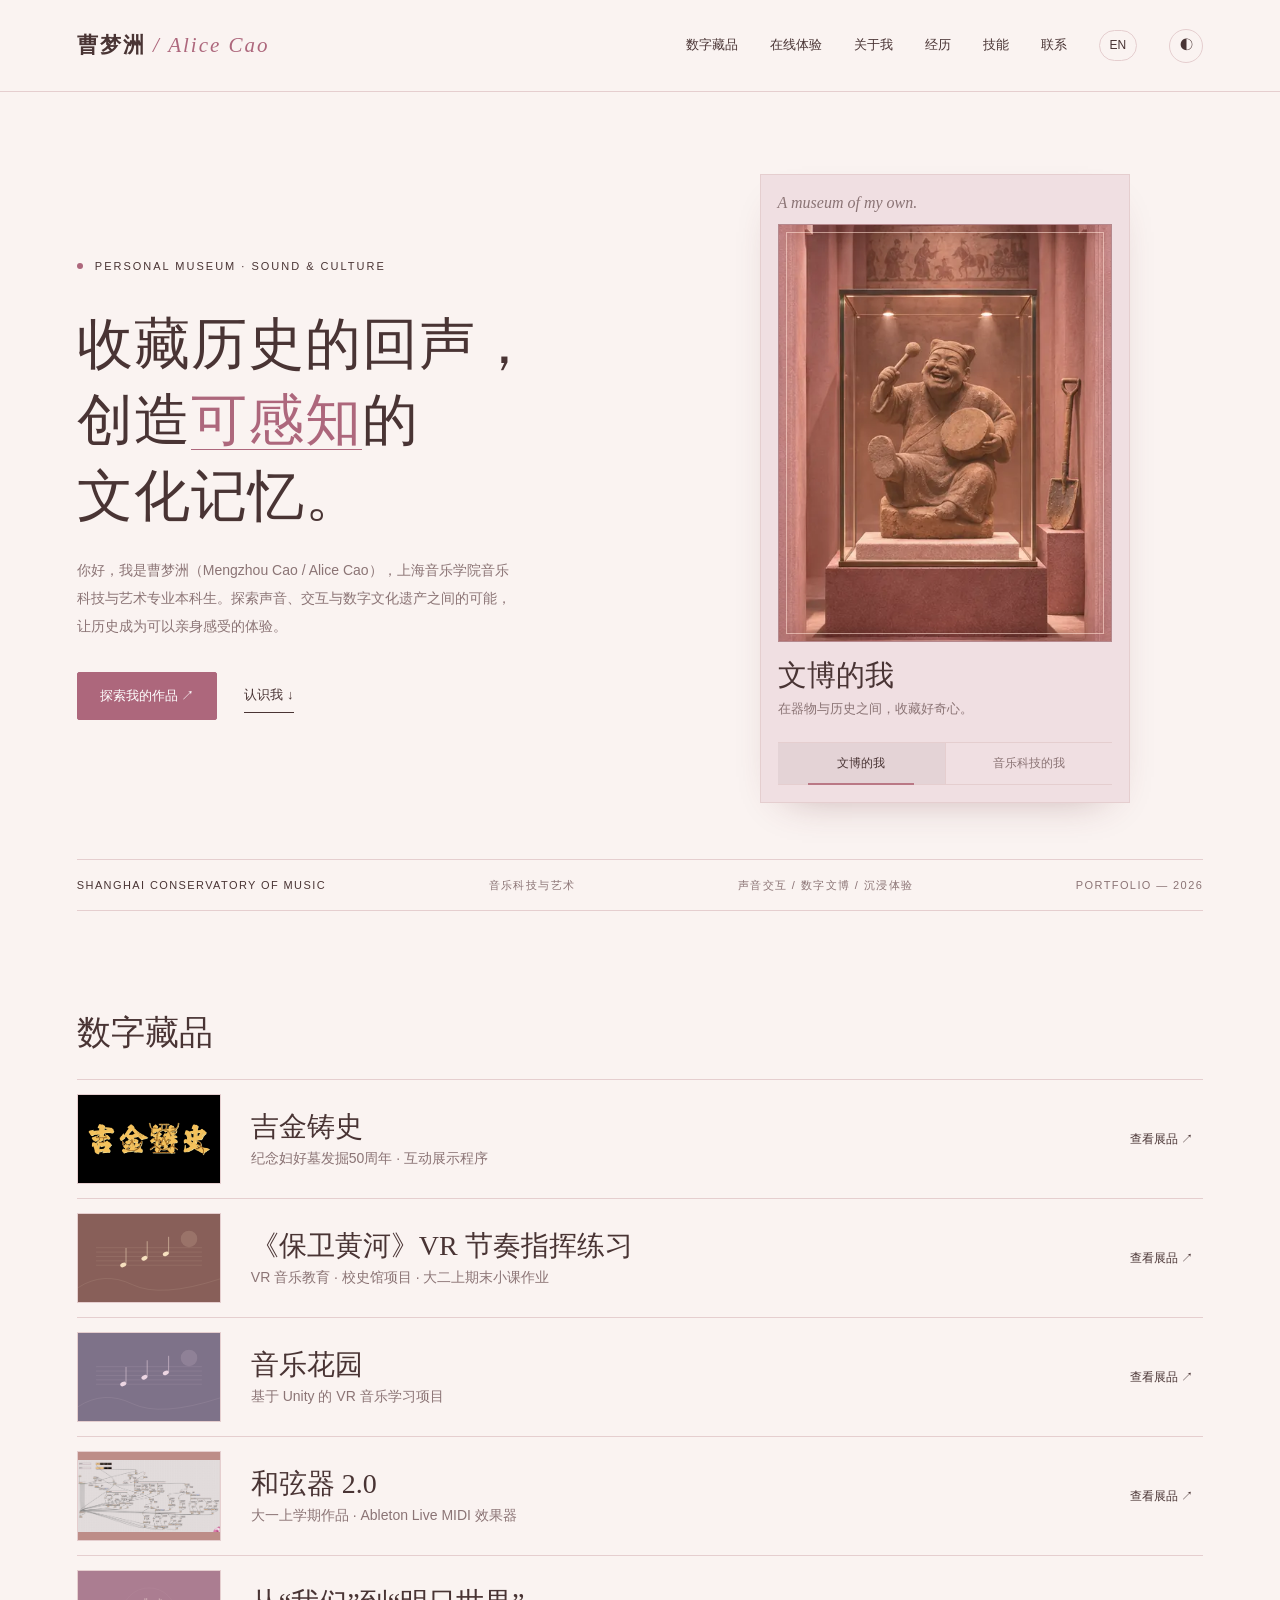
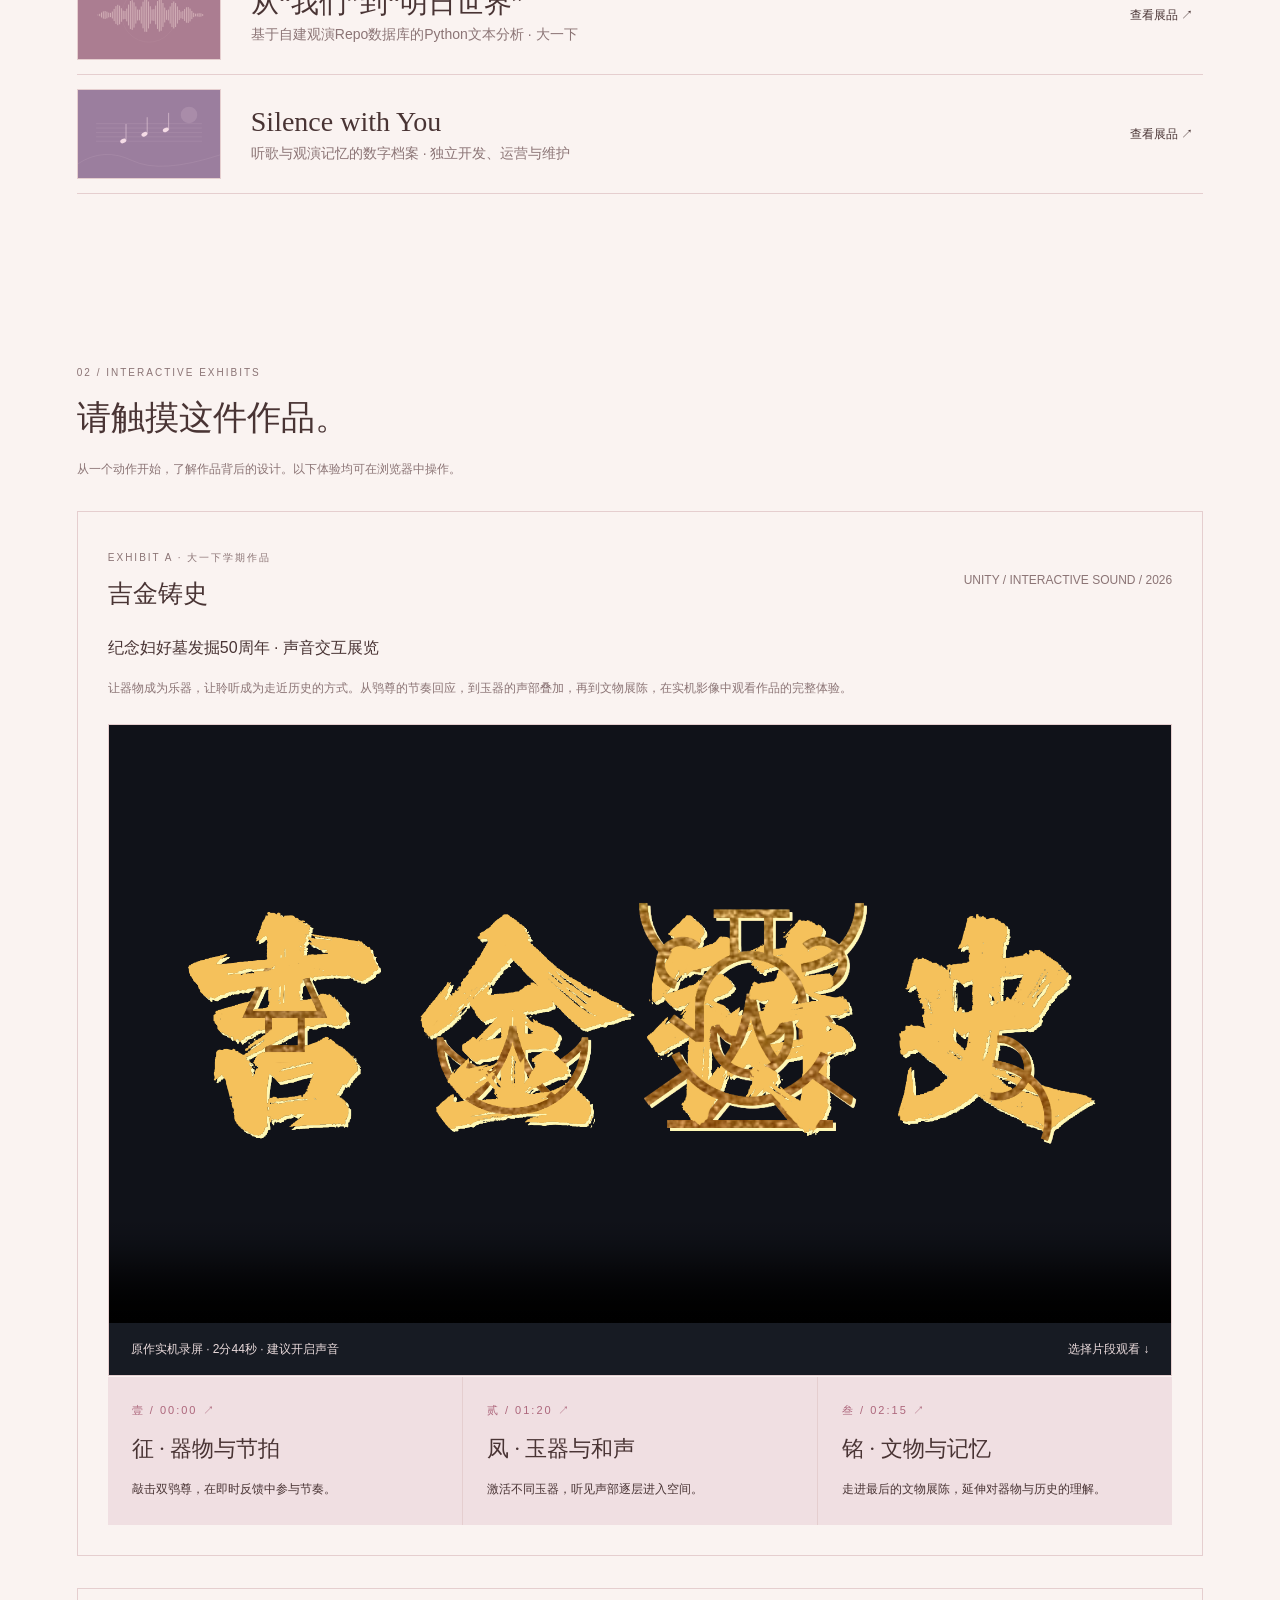
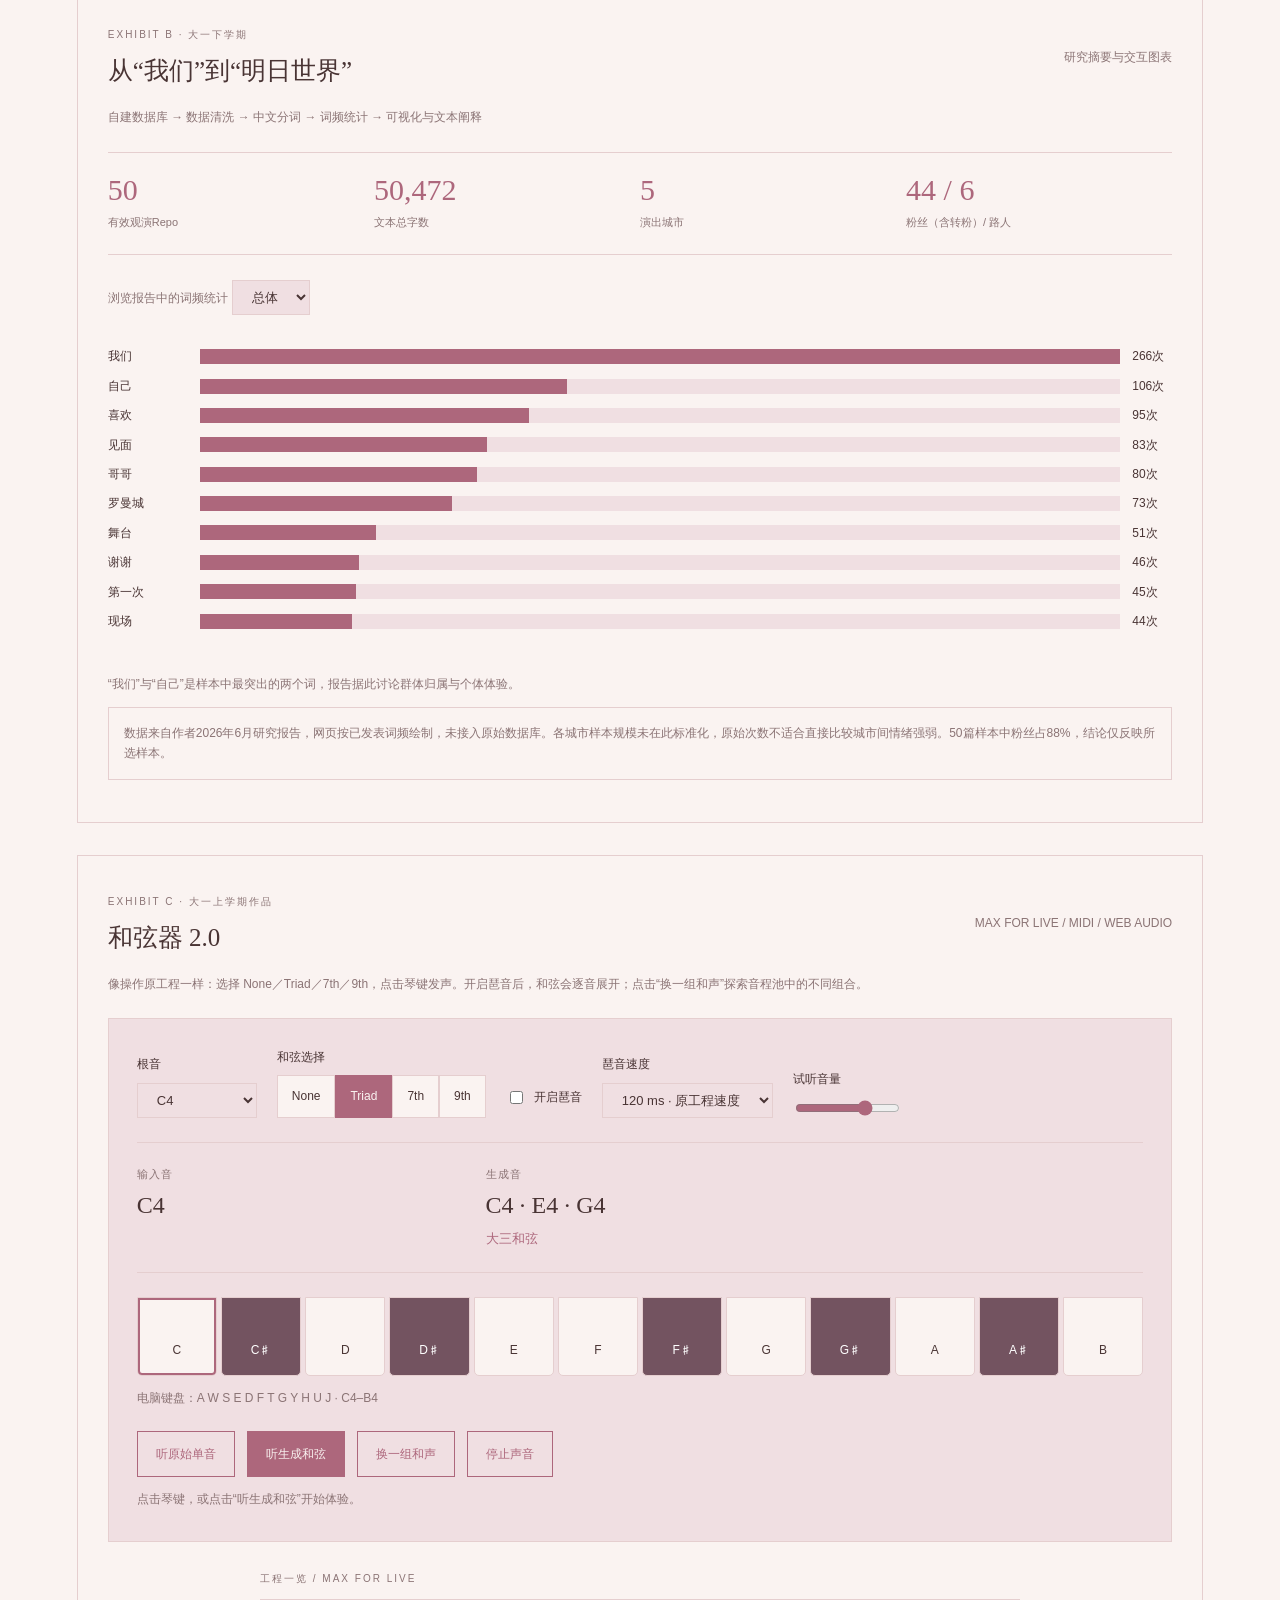
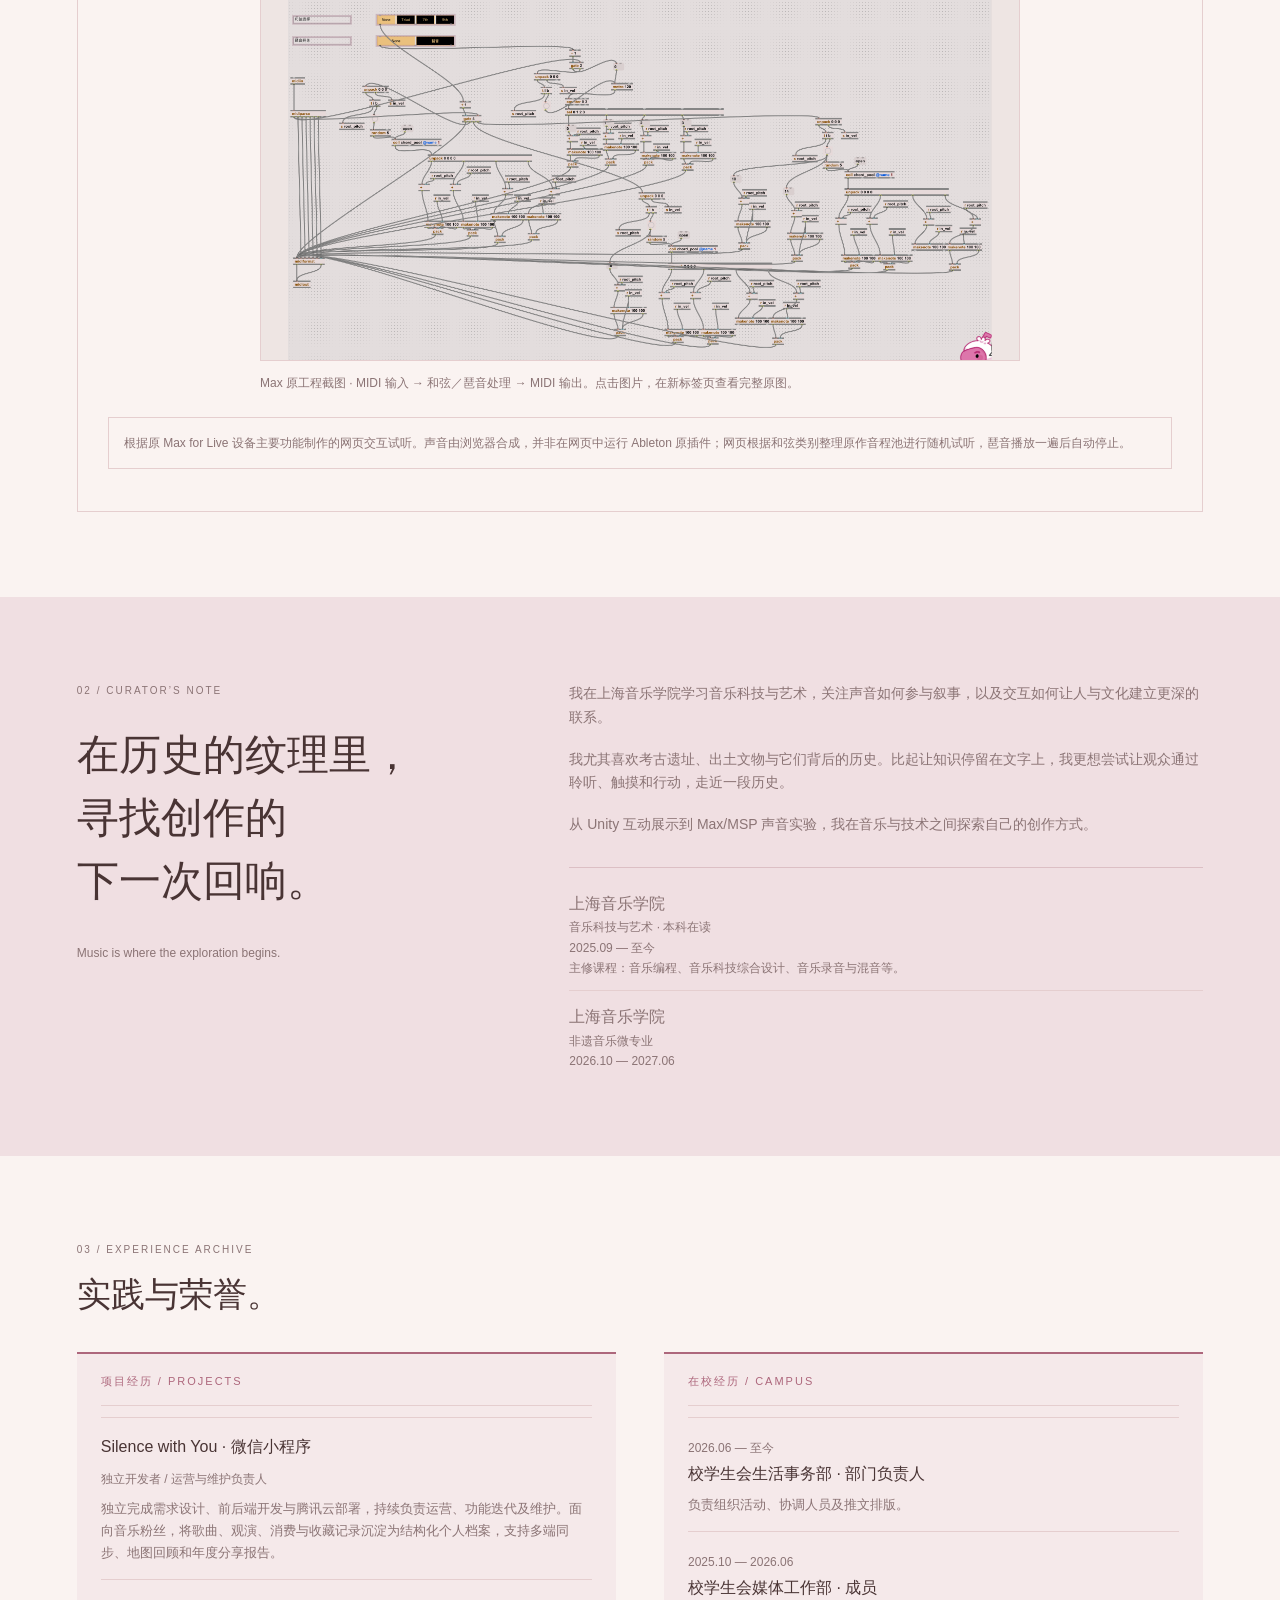
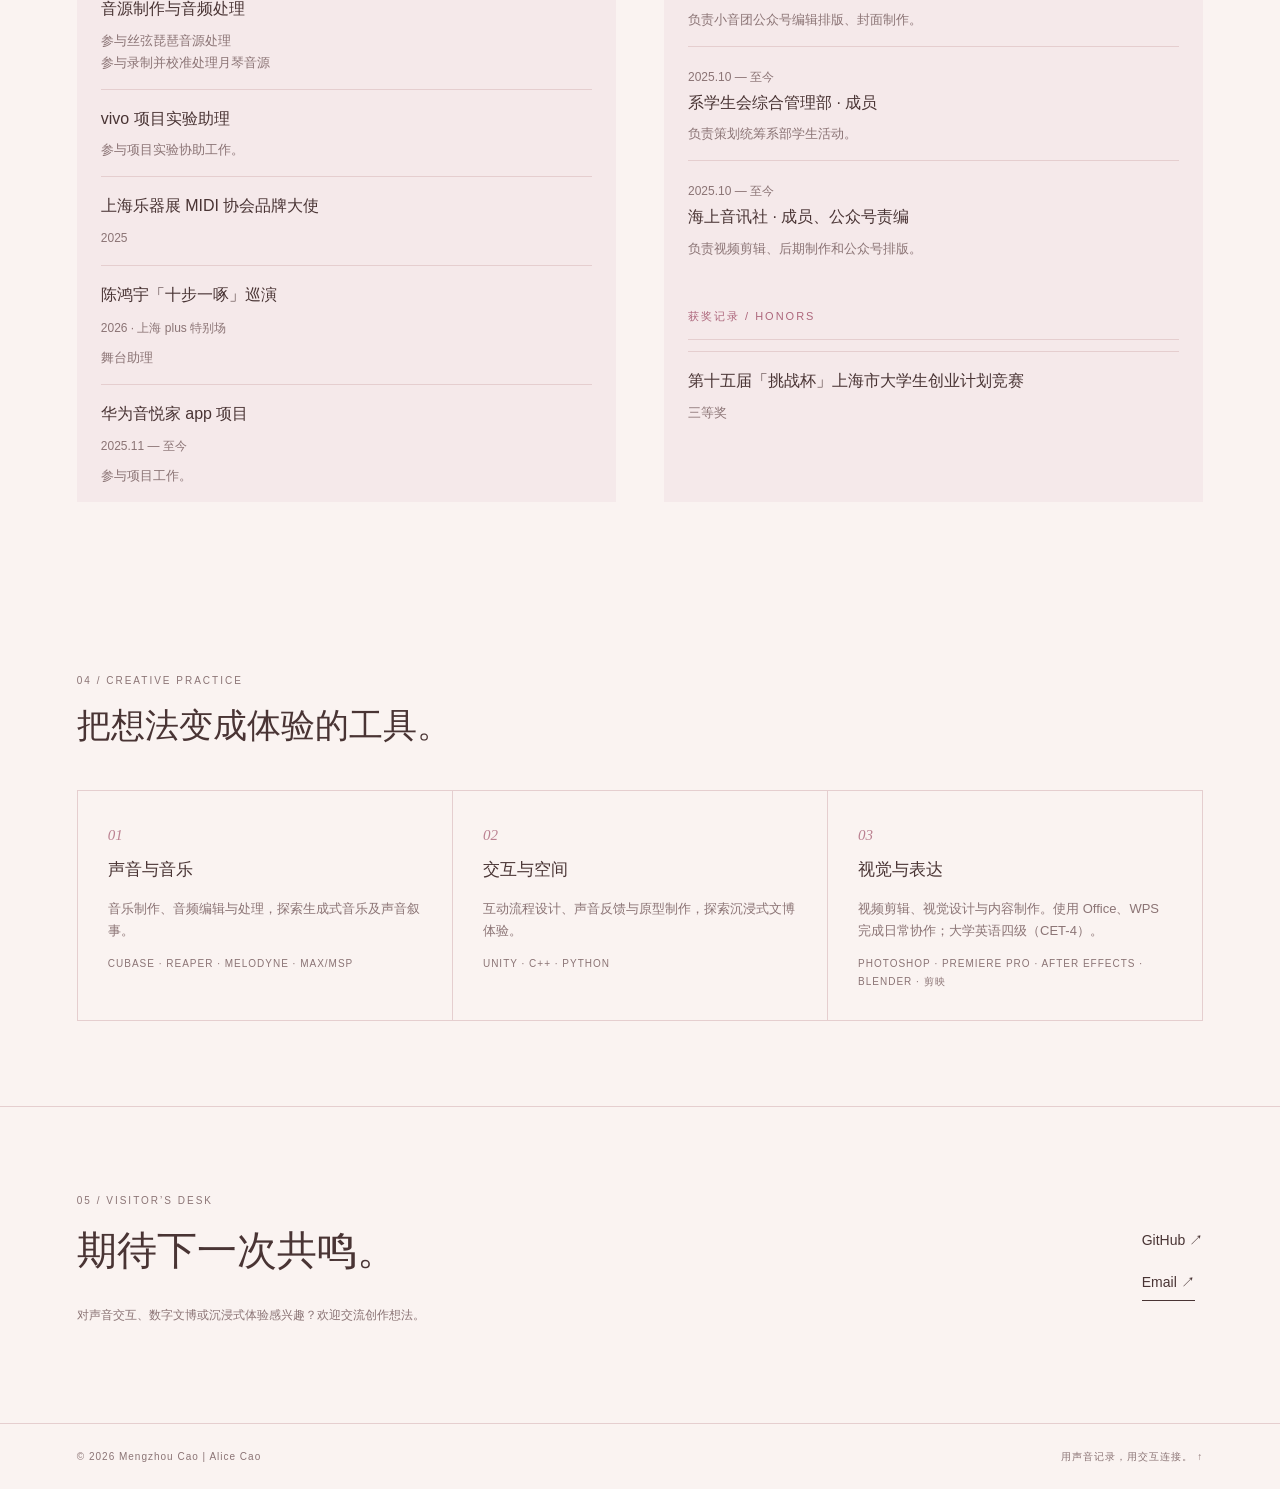
==== commit 3dc8cdae: "List the school history museum VR conducting project and simplify the gallery" ====
--- a/index.html
+++ b/index.html
@@ -3,7 +3,7 @@
 .resume-columns{display:grid;grid-template-columns:1fr 1fr;gap:70px;margin-top:40px}.resume-label{font-size:11px;font-weight:normal;letter-spacing:2px;color:var(--green);border-bottom:1px solid var(--line);padding-bottom:14px}.entry{border-bottom:1px solid var(--line);padding:18px 0}.entry h3{font-size:16px;font-weight:normal;margin:5px 0}.entry p{font-size:13px;color:var(--sub);margin:7px 0}.contact-links{display:flex;flex-direction:column;gap:12px;font-size:14px}.contact-links button{align-self:start}@media(max-width:760px){.resume-columns{grid-template-columns:1fr;gap:30px}nav{gap:12px}nav a:nth-child(4){display:none}.contact-links{margin-top:24px}}
 .lab{border:1px solid var(--line);padding:30px;margin-top:32px;background:var(--bg)}.lab-heading{display:flex;justify-content:space-between;align-items:center;gap:20px}.lab-heading h3{font:normal 25px Georgia,'Songti SC',serif;margin:8px 0}.lab-heading a{font-size:12px;white-space:nowrap}.chapter-tabs{display:flex;gap:10px;margin:22px 0}.demo-stage{padding:28px;background:var(--paper);text-align:center;min-height:235px}.artifact-buttons{display:flex;justify-content:center;gap:18px;flex-wrap:wrap;margin:24px 0}.artifact-btn{color:var(--ink);background:var(--bg);border:1px solid var(--line);padding:18px 24px;min-width:130px;transition:transform .15s}.artifact-btn:active{transform:scale(.95)}.artifact-btn.on{background:var(--green);color:var(--bg)}.artifact-symbol{display:block;font-size:38px;font-family:serif;line-height:1.4}.demo-controls{display:flex;gap:12px;justify-content:center;align-items:center;flex-wrap:wrap;font-size:12px}.stats{display:grid;grid-template-columns:repeat(4,1fr);border-top:1px solid var(--line);border-bottom:1px solid var(--line);margin:25px 0;padding:20px 0}.stats strong{display:block;font:normal 30px Georgia;color:var(--green)}.stats span{font-size:11px;color:var(--sub)}select{background:var(--paper);color:var(--ink);padding:8px 15px;border:1px solid var(--line);font:inherit;font-size:13px}#bars{padding:22px 0}.barrow{display:grid;grid-template-columns:80px 1fr 40px;gap:12px;align-items:center;margin:9px 0;font-size:12px}.bartrack{height:15px;background:var(--paper)}.barfill{height:100%;background:var(--green)}#beat-status{min-height:24px;font-size:12px;color:var(--sub)}.artifact-info{font-size:14px;max-width:600px;margin:16px auto}.demo-tag{font-size:10px;letter-spacing:1px;color:var(--sub)}@media(max-width:760px){.lab{padding:20px 16px}.lab-heading{display:block}.lab-heading a{display:inline-block}.lab-heading h3{font-size:22px}.stats{grid-template-columns:1fr 1fr;gap:20px}.artifact-btn{padding:14px;min-width:110px}.barrow{grid-template-columns:65px 1fr 30px;gap:8px}}
 nav{flex-wrap:wrap;align-items:center}.language-switch{font-size:12px;border:1px solid var(--line);padding:4px 10px;border-radius:20px;white-space:nowrap}@media(max-width:760px){header{height:auto;min-height:90px;gap:12px;flex-wrap:wrap;padding-top:14px;padding-bottom:14px}nav{gap:12px}}html[lang="en"] h1{font-size:clamp(38px,4vw,61px)}html[lang="en"] .caption{max-width:80%;letter-spacing:.7px}html[lang="en"] .stats span{display:block}html[lang="en"] .hero .intro{max-width:520px}
-.film{margin-top:26px;background:#171b23;border:1px solid var(--line)}.film video{display:block;width:100%;aspect-ratio:16/9;background:#101219}.film-caption{padding:16px 22px;color:#eadbdc;display:flex;justify-content:space-between;gap:16px;font-size:12px}.film-chapters{display:grid;grid-template-columns:repeat(3,1fr);gap:1px;background:var(--line);margin-top:1px}.film-chapter{border:0;text-align:left;padding:24px;background:var(--paper);color:var(--ink);font:inherit;cursor:pointer}.film-chapter:hover{background:var(--bg)}.film-chapter span{display:block;color:var(--green);font-size:11px;letter-spacing:2px;margin-bottom:10px}.film-chapter strong{font-family:Georgia,'Songti SC',serif;font-size:22px;font-weight:normal}.film-chapter p{font-size:12px;line-height:1.8;margin-bottom:0}.cover .real-cover{width:100%;height:100%;object-fit:cover;position:absolute;inset:0}.cover:has(.real-cover){position:relative}.cover:has(.real-cover):after{content:'';position:absolute;inset:0;background:linear-gradient(transparent 35%,rgba(0,0,0,.75));pointer-events:none}.cover .stamp,.cover .caption{z-index:1}.watch-link{display:inline-block;margin-top:20px;color:var(--green);text-underline-offset:5px}@media(max-width:600px){.film-chapters{grid-template-columns:1fr}.film-chapter{padding:18px}.film-caption{display:block}}.cover .real-cover{object-fit:contain;background:#000}.cover:has(.real-cover):after{background:none}.cover:has(.real-cover) .stamp{background:#0009}</style><link rel="stylesheet" href="assets/chord-demo.css?v=3"><script src="assets/chord-demo.js?v=3" defer></script><link rel="stylesheet" href="assets/museum-scenes.css"><link rel="stylesheet" href="assets/museum-gallery.css"><link rel="stylesheet" href="assets/exhibition-resume.css"><style id="digital-catalogue">
+.film{margin-top:26px;background:#171b23;border:1px solid var(--line)}.film video{display:block;width:100%;aspect-ratio:16/9;background:#101219}.film-caption{padding:16px 22px;color:#eadbdc;display:flex;justify-content:space-between;gap:16px;font-size:12px}.film-chapters{display:grid;grid-template-columns:repeat(3,1fr);gap:1px;background:var(--line);margin-top:1px}.film-chapter{border:0;text-align:left;padding:24px;background:var(--paper);color:var(--ink);font:inherit;cursor:pointer}.film-chapter:hover{background:var(--bg)}.film-chapter span{display:block;color:var(--green);font-size:11px;letter-spacing:2px;margin-bottom:10px}.film-chapter strong{font-family:Georgia,'Songti SC',serif;font-size:22px;font-weight:normal}.film-chapter p{font-size:12px;line-height:1.8;margin-bottom:0}.cover .real-cover{width:100%;height:100%;object-fit:cover;position:absolute;inset:0}.cover:has(.real-cover){position:relative}.cover:has(.real-cover):after{content:'';position:absolute;inset:0;background:linear-gradient(transparent 35%,rgba(0,0,0,.75));pointer-events:none}.cover .stamp,.cover .caption{z-index:1}.watch-link{display:inline-block;margin-top:20px;color:var(--green);text-underline-offset:5px}@media(max-width:600px){.film-chapters{grid-template-columns:1fr}.film-chapter{padding:18px}.film-caption{display:block}}.cover .real-cover{object-fit:contain;background:#000}.cover:has(.real-cover):after{background:none}.cover:has(.real-cover) .stamp{background:#0009}</style><link rel="stylesheet" href="assets/chord-demo.css?v=3"><script src="assets/chord-demo.js?v=3" defer></script><link rel="stylesheet" href="assets/museum-two-scenes.css"><link rel="stylesheet" href="assets/museum-gallery.css"><link rel="stylesheet" href="assets/exhibition-resume.css"><style id="digital-catalogue">
 #work .sectionhead{margin-bottom:0;padding-bottom:17px}
 #work .projects{display:block}
 #work .project{display:grid;grid-template-columns:clamp(65px,12vw,144px) minmax(0,1fr) auto;gap:clamp(10px,2.5vw,30px);align-items:center;width:100%;border:0;border-bottom:1px solid var(--line);padding:14px 0;background:transparent}
@@ -17,11 +17,11 @@
 #detail .catalogue-display{margin:14px 0 20px;height:auto;aspect-ratio:16/9;border-width:1px}
 #detail .catalogue-display img,#work .cover img{max-width:100%;max-height:100%;object-fit:contain}
 @media(max-width:560px){#work .catalogue-open{padding-right:4px}#work .catalogue-open span{display:none}}
-</style></head><body><header><a class="brand" href="#">曹梦洲<i> / Alice Cao</i></a><nav aria-label="主导航"><a href="#work">数字藏品</a><a href="#experience-lab">在线体验</a><a href="#about">关于我</a><a href="#experience">经历</a><a href="#skills">技能</a><a href="#contact">联系</a><a class="language-switch" href="en.html" lang="en" onclick="localStorage.setItem('portfolio-language','en')">EN</a><button class="circle" id="theme" aria-label="切换深浅色主题">◐</button></nav></header><main><div class="hero"><div><div class="eyebrow"><span class="dot"></span>PERSONAL MUSEUM · SOUND & CULTURE</div><h1>收藏历史的回声，<br>创造<em>可感知</em>的<br>文化记忆。</h1><p class="intro">你好，我是曹梦洲（Mengzhou Cao / Alice Cao），上海音乐学院音乐科技与艺术专业本科生。探索声音、交互与数字文化遗产之间的可能，让历史成为可以亲身感受的体验。</p><div class="hero-actions"><a class="primary" href="#work">探索我的作品 <span aria-hidden="true">↗</span></a><a class="textlink" href="#about">认识我 ↓</a></div></div><div class="museum-scenes" id="museum-world" data-lang="zh"><p class="world-heading">A museum of my own.</p><div class="scene-stage" tabindex="0" role="group" aria-label="展景图像，可用左右方向键切换"><div class="scene-image" role="img" aria-label="玻璃展柜里的陶击鼓说唱俑，旁边陈列考古铲" aria-hidden="false"><div class="scene-picture"></div></div><div class="scene-image" role="img" aria-label="一碗咸粥和粉色应援棒，远处是舞台灯光和彩带" aria-hidden="true"><div class="scene-picture"></div></div><div class="scene-image" role="img" aria-label="音乐工作台上的麦克风、声卡、音箱和微缩模型" aria-hidden="true"><div class="scene-picture"></div></div></div><h2 class="world-title">文博的我</h2><p class="world-caption" aria-live="polite">在器物与历史之间，收藏好奇心。</p><div class="world-tabs" role="group" aria-label="选择展景"><button type="button" data-world-face="0" aria-pressed="true">文博的我</button><button type="button" data-world-face="1" aria-pressed="false">追星的我</button><button type="button" data-world-face="2" aria-pressed="false">音乐科技的我</button></div></div></div><div class="band"><b>SHANGHAI CONSERVATORY OF MUSIC</b><span>音乐科技与艺术</span><span>声音交互 / 数字文博 / 沉浸体验</span><span>PORTFOLIO — 2026</span></div>
+</style></head><body><header><a class="brand" href="#">曹梦洲<i> / Alice Cao</i></a><nav aria-label="主导航"><a href="#work">数字藏品</a><a href="#experience-lab">在线体验</a><a href="#about">关于我</a><a href="#experience">经历</a><a href="#skills">技能</a><a href="#contact">联系</a><a class="language-switch" href="en.html" lang="en" onclick="localStorage.setItem('portfolio-language','en')">EN</a><button class="circle" id="theme" aria-label="切换深浅色主题">◐</button></nav></header><main><div class="hero"><div><div class="eyebrow"><span class="dot"></span>PERSONAL MUSEUM · SOUND & CULTURE</div><h1>收藏历史的回声，<br>创造<em>可感知</em>的<br>文化记忆。</h1><p class="intro">你好，我是曹梦洲（Mengzhou Cao / Alice Cao），上海音乐学院音乐科技与艺术专业本科生。探索声音、交互与数字文化遗产之间的可能，让历史成为可以亲身感受的体验。</p><div class="hero-actions"><a class="primary" href="#work">探索我的作品 <span aria-hidden="true">↗</span></a><a class="textlink" href="#about">认识我 ↓</a></div></div><div class="museum-scenes" id="museum-world" data-lang="zh"><p class="world-heading">A museum of my own.</p><div class="scene-stage" tabindex="0" role="group" aria-label="展景图像，可用左右方向键切换"><div class="scene-image" role="img" aria-label="玻璃展柜里的陶击鼓说唱俑，旁边陈列考古铲" aria-hidden="false"><div class="scene-picture"></div></div><div class="scene-image" role="img" aria-label="音乐工作台上的麦克风、声卡、音箱和微缩模型" aria-hidden="true"><div class="scene-picture"></div></div></div><h2 class="world-title">文博的我</h2><p class="world-caption" aria-live="polite">在器物与历史之间，收藏好奇心。</p><div class="world-tabs" role="group" aria-label="选择展景"><button type="button" data-world-face="0" aria-pressed="true">文博的我</button><button type="button" data-world-face="1" aria-pressed="false">音乐科技的我</button></div></div></div><div class="band"><b>SHANGHAI CONSERVATORY OF MUSIC</b><span>音乐科技与艺术</span><span>声音交互 / 数字文博 / 沉浸体验</span><span>PORTFOLIO — 2026</span></div>
 <section id="work"><div class="sectionhead"><div><h2>数字藏品</h2></div></div><div class="projects" id="projects" role="list"></div></section>
 <section id="experience-lab"><div class="kicker">02 / INTERACTIVE EXHIBITS</div><h2>请触摸这件作品。</h2><p class="small">从一个动作开始，了解作品背后的设计。以下体验均可在浏览器中操作。</p><div class="lab" id="bronze-screening"><div class="lab-heading"><div><span class="kicker">EXHIBIT A · 大一下学期作品</span><h3>吉金铸史</h3></div><span class="small">UNITY / INTERACTIVE SOUND / 2026</span></div><p>纪念妇好墓发掘50周年 · 声音交互展览</p><p class="small">让器物成为乐器，让聆听成为走近历史的方式。从鸮尊的节奏回应，到玉器的声部叠加，再到文物展陈，在实机影像中观看作品的完整体验。</p><div class="film"><video id="bronze-video" controls playsinline preload="none" poster="assets/jijin-cover.png" aria-label="吉金铸史"><source src="assets/jijin-demo.mp4" type="video/mp4"></video><div class="film-caption"><span>原作实机录屏 · 2分44秒 · 建议开启声音</span><span>选择片段观看 ↓</span></div></div><div class="film-chapters"><button class="film-chapter" data-seek="0"><span>壹 / 00:00 ↗</span><strong>征 · 器物与节拍</strong><p>敲击双鸮尊，在即时反馈中参与节奏。</p></button><button class="film-chapter" data-seek="80"><span>贰 / 01:20 ↗</span><strong>凤 · 玉器与和声</strong><p>激活不同玉器，听见声部逐层进入空间。</p></button><button class="film-chapter" data-seek="135"><span>叁 / 02:15 ↗</span><strong>铭 · 文物与记忆</strong><p>走进最后的文物展陈，延伸对器物与历史的理解。</p></button></div></div><div class="lab"><div class="lab-heading"><div><span class="kicker">EXHIBIT B · 大一下学期</span><h3>从“我们”到“明日世界”</h3></div><span class="small">研究摘要与交互图表</span></div><p class="small">自建数据库 → 数据清洗 → 中文分词 → 词频统计 → 可视化与文本阐释</p><div class="stats"><div><strong>50</strong><span>有效观演Repo</span></div><div><strong>50,472</strong><span>文本总字数</span></div><div><strong>5</strong><span>演出城市</span></div><div><strong>44 / 6</strong><span>粉丝（含转粉）/ 路人</span></div></div><label class="small" for="city-select">浏览报告中的词频统计</label> <select id="city-select"><option>总体</option><option>郑州</option><option>南昌</option><option>宜昌</option><option>太原</option><option>成都</option></select><div id="bars" aria-live="polite"></div><p id="city-note" class="small"></p><p class="notice">数据来自作者2026年6月研究报告，网页按已发表词频绘制，未接入原始数据库。各城市样本规模未在此标准化，原始次数不适合直接比较城市间情绪强弱。50篇样本中粉丝占88%，结论仅反映所选样本。</p></div><div class="lab" id="chord-lab" data-lang="zh"><div class="lab-heading"><div><span class="kicker">EXHIBIT C · 大一上学期作品</span><h3>和弦器 2.0</h3></div><span class="small">MAX FOR LIVE / MIDI / WEB AUDIO</span></div><p class="small">像操作原工程一样：选择 None／Triad／7th／9th，点击琴键发声。开启琶音后，和弦会逐音展开；点击“换一组和声”探索音程池中的不同组合。</p><div class="chord-panel"><div class="chord-controls"><label>根音<select id="chord-root"><option value="60">C4</option><option value="61">C♯4</option><option value="62">D4</option><option value="63">D♯4</option><option value="64">E4</option><option value="65">F4</option><option value="66">F♯4</option><option value="67">G4</option><option value="68">G♯4</option><option value="69">A4</option><option value="70">A♯4</option><option value="71">B4</option></select></label><div class="chord-mode-control"><span>和弦选择</span><div class="chord-mode-tabs" role="group" aria-label="和弦选择"><button type="button" data-chord-mode="none" aria-pressed="false">None</button><button type="button" data-chord-mode="triad" aria-pressed="true">Triad</button><button type="button" data-chord-mode="seventh" aria-pressed="false">7th</button><button type="button" data-chord-mode="ninth" aria-pressed="false">9th</button></div><input type="hidden" id="chord-mode" value="triad"></div><label class="arp-control"><input type="checkbox" id="chord-arp">开启琶音</label><label>琶音速度<select id="chord-speed"><option value="0.24">慢</option><option value="0.12" selected>120 ms · 原工程速度</option><option value="0.08">快</option></select></label><label class="chord-volume">试听音量<input id="chord-volume" type="range" min="0" max="100" value="70" aria-label="试听音量"></label></div><div class="chord-readout"><div><small>输入音</small><strong id="chord-input">C4</strong></div><div><small>生成音</small><strong id="chord-output">C4 · E4 · G4</strong><span id="chord-name" class="chord-name">C major</span></div></div><div class="chord-keys" role="group" aria-label="选择根音并试听"><button class="chord-key " data-midi="60" aria-pressed="true">C</button><button class="chord-key accidental" data-midi="61" aria-pressed="false">C♯</button><button class="chord-key " data-midi="62" aria-pressed="false">D</button><button class="chord-key accidental" data-midi="63" aria-pressed="false">D♯</button><button class="chord-key " data-midi="64" aria-pressed="false">E</button><button class="chord-key " data-midi="65" aria-pressed="false">F</button><button class="chord-key accidental" data-midi="66" aria-pressed="false">F♯</button><button class="chord-key " data-midi="67" aria-pressed="false">G</button><button class="chord-key accidental" data-midi="68" aria-pressed="false">G♯</button><button class="chord-key " data-midi="69" aria-pressed="false">A</button><button class="chord-key accidental" data-midi="70" aria-pressed="false">A♯</button><button class="chord-key " data-midi="71" aria-pressed="false">B</button></div><p class="small">电脑键盘：A W S E D F T G Y H U J · C4–B4</p><div class="chord-actions"><button id="chord-single">听原始单音</button><button class="chord-primary" id="chord-play">听生成和弦</button><button id="chord-random">换一组和声</button><button id="chord-stop">停止声音</button></div><div id="chord-status" role="status" aria-live="polite">点击琴键，或点击“听生成和弦”开始体验。</div></div><figure class="max-patch"><div class="kicker">工程一览 / MAX FOR LIVE</div><a href="assets/chord-max-patch.png" target="_blank" rel="noopener" aria-label="在新标签页打开 Max 工程原图"><img src="assets/chord-max-patch.png" width="1372" height="702" loading="lazy" alt="和弦器 2.0 的 Max 原工程截图，展示 MIDI 输入、和弦选择、琶音与 MIDI 输出的模块和连线"></a><figcaption>Max 原工程截图 · MIDI 输入 → 和弦／琶音处理 → MIDI 输出。点击图片，在新标签页查看完整原图。</figcaption></figure><p class="notice">根据原 Max for Live 设备主要功能制作的网页交互试听。声音由浏览器合成，并非在网页中运行 Ableton 原插件；网页根据和弦类别整理原作音程池进行随机试听，琶音播放一遍后自动停止。</p></div></section><section id="about" class="about"><div><div class="kicker">02 / CURATOR’S NOTE</div><h2>在历史的纹理里，<br>寻找创作的<br>下一次回响。</h2><span class="small">Music is where the exploration begins.</span></div><div class="about-copy"><p>我在上海音乐学院学习音乐科技与艺术，关注声音如何参与叙事，以及交互如何让人与文化建立更深的联系。</p><p>我尤其喜欢考古遗址、出土文物与它们背后的历史。比起让知识停留在文字上，我更想尝试让观众通过聆听、触摸和行动，走近一段历史。</p><p>从 Unity 互动展示到 Max/MSP 声音实验，我在音乐与技术之间探索自己的创作方式。</p><div class="edu"><div class="edu-row"><strong>上海音乐学院</strong>音乐科技与艺术 · 本科在读<br>2025.09 — 至今<br><span class="small">主修课程：音乐编程、音乐科技综合设计、音乐录音与混音等。</span></div><div class="edu-row"><strong>上海音乐学院</strong>非遗音乐微专业<br>2026.10 — 2027.06</div></div></div></section>
 <section id="experience"><div class="kicker">03 / EXPERIENCE ARCHIVE</div><h2>实践与荣誉。</h2><div class="resume-columns"><div><h3 class="resume-label">项目经历 / PROJECTS</h3><div class="entry"><h3>Silence with You · 微信小程序</h3><span class="small">独立开发者 / 运营与维护负责人</span><p>独立完成需求设计、前后端开发与腾讯云部署，持续负责运营、功能迭代及维护。面向音乐粉丝，将歌曲、观演、消费与收藏记录沉淀为结构化个人档案，支持多端同步、地图回顾和年度分享报告。</p></div><div class="entry"><h3>音源制作与音频处理</h3><p>参与丝弦琵琶音源处理<br>参与录制并校准处理月琴音源</p></div><div class="entry"><h3>vivo 项目实验助理</h3><p>参与项目实验协助工作。</p></div><div class="entry"><h3>上海乐器展 MIDI 协会品牌大使</h3><span class="small">2025</span></div><div class="entry"><h3>陈鸿宇「十步一啄」巡演</h3><span class="small">2026 · 上海 plus 特别场</span><p>舞台助理</p></div><div class="entry"><h3>华为音悦家 app 项目</h3><span class="small">2025.11 — 至今</span><p>参与项目工作。</p></div></div><div><h3 class="resume-label">在校经历 / CAMPUS</h3><div class="entry"><span class="small">2026.06 — 至今</span><h3>校学生会生活事务部 · 部门负责人</h3><p>负责组织活动、协调人员及推文排版。</p></div><div class="entry"><span class="small">2025.10 — 2026.06</span><h3>校学生会媒体工作部 · 成员</h3><p>负责小音团公众号编辑排版、封面制作。</p></div><div class="entry"><span class="small">2025.10 — 至今</span><h3>系学生会综合管理部 · 成员</h3><p>负责策划统筹系部学生活动。</p></div><div class="entry"><span class="small">2025.10 — 至今</span><h3>海上音讯社 · 成员、公众号责编</h3><p>负责视频剪辑、后期制作和公众号排版。</p></div><h3 class="resume-label" style="margin-top:32px">获奖记录 / HONORS</h3><div class="entry"><h3>第十五届「挑战杯」上海市大学生创业计划竞赛</h3><p>三等奖</p></div></div></div></section><section id="skills"><div class="kicker">04 / CREATIVE PRACTICE</div><h2>把想法变成体验的工具。</h2><div class="tools"><div class="tool"><span class="num">01</span><h3>声音与音乐</h3><p>音乐制作、音频编辑与处理，探索生成式音乐及声音叙事。</p><span class="tags">CUBASE · REAPER · MELODYNE · MAX/MSP</span></div><div class="tool"><span class="num">02</span><h3>交互与空间</h3><p>互动流程设计、声音反馈与原型制作，探索沉浸式文博体验。</p><span class="tags">UNITY · C++ · PYTHON</span></div><div class="tool"><span class="num">03</span><h3>视觉与表达</h3><p>视频剪辑、视觉设计与内容制作。使用 Office、WPS 完成日常协作；大学英语四级（CET-4）。</p><span class="tags">PHOTOSHOP · PREMIERE PRO · AFTER EFFECTS · BLENDER · 剪映</span></div></div></section><section id="contact" class="contact"><div><div class="kicker">05 / VISITOR’S DESK</div><h2>期待下一次共鸣。</h2><p class="small">对声音交互、数字文博或沉浸式体验感兴趣？欢迎交流创作想法。</p></div><div class="contact-links"><a href="https://github.com/Alice0723" target="_blank" rel="noopener">GitHub ↗</a><button class="textlink" style="background:none;border-width:0 0 1px;color:inherit" id="contactBtn">Email ↗</button></div></section></main><footer><span>© 2026 Mengzhou Cao | Alice Cao</span><span>用声音记录，用交互连接。 <a href="#">↑</a></span></footer><dialog id="detail" aria-labelledby="detail-title"><button class="close" aria-label="关闭详情">×</button><div id="detail-body"></div></dialog><script>
-const works=[{title:'吉金铸史',subtitle:'纪念妇好墓发掘50周年 · 互动展示程序',type:'culture sound',tags:'UNITY / INTERACTIVE SOUND / 2026 · 大一下',state:'大一下学期作品',color:'#936475',accent:'#ecd0c5',art:'bronze',description:'以妇好墓出土文物为叙事线索，将青铜器、玉器与礼器的展示连接到声音交互。观众通过敲击与点亮文物，逐步走入音乐与历史共同构成的空间。',interaction:'第一章以一对鸮尊触发底鼓与军鼓；第二章逐件点亮玉器、加入声部；第三章通过环绕展示的文物了解介绍与馆藏。',tools:'Unity · C# · 分层音频交互',note:'封面为项目原创标题设计。可在下方作品展映区观看完整视频，并按章节跳转。'},{title:'音乐花园',subtitle:'基于 Unity 的 VR 音乐学习项目',type:'sound creative',tags:'UNITY / VR / MUSIC EDUCATION',state:'原型迭代',color:'#7e7289',accent:'#edd6e3',art:'music',description:'基于 Unity 引擎开发的 VR 音乐学习项目，将五线谱学习、唱名辨识与节奏演奏结合，通过沉浸式环境中的可视化音符与交互，帮助学习者认识音高和节拍。',interaction:'从认识五线谱、唱名辨识逐步进入完整演奏；以演奏结果为依据，关注早敲和错音等反馈。',tools:'Unity · VR · C# · MIDI',note:'内容展示当前设计方向。实机视频和学习流程截图待补充。'},{title:'和弦器 2.0',subtitle:'大一上学期作品 · Ableton Live MIDI 效果器',type:'sound creative',tags:'MAX FOR LIVE / MIDI EFFECT / 2025',state:'大一上学期作品',color:'#bd8d88',accent:'#f7ded2',art:'wave',description:'面向Ableton Live制作的Max for Live MIDI效果器。通过接收MIDI音符、读取根音与力度，探索和弦生成和琶音输出，把音乐编程用于实际创作工具。',interaction:'界面提供None、Triad、7th、9th四档和弦选项，以及独立的琶音开关；程序包含和弦音程池与随机选择逻辑，并通过MIDI输出连接后续乐器。',tools:'Max/MSP · Max for Live · Ableton Live',note:'可在下方在线试听区体验和弦与琶音的主要交互。网页使用合成音色演示，原设备在 Ableton Live 中运行。'}];
+const works=[{title:'吉金铸史',subtitle:'纪念妇好墓发掘50周年 · 互动展示程序',type:'culture sound',tags:'UNITY / INTERACTIVE SOUND / 2026 · 大一下',state:'大一下学期作品',color:'#936475',accent:'#ecd0c5',art:'bronze',description:'以妇好墓出土文物为叙事线索，将青铜器、玉器与礼器的展示连接到声音交互。观众通过敲击与点亮文物，逐步走入音乐与历史共同构成的空间。',interaction:'第一章以一对鸮尊触发底鼓与军鼓；第二章逐件点亮玉器、加入声部；第三章通过环绕展示的文物了解介绍与馆藏。',tools:'Unity · C# · 分层音频交互',note:'封面为项目原创标题设计。可在下方作品展映区观看完整视频，并按章节跳转。'}, {"title":"《保卫黄河》VR 节奏指挥练习","subtitle":"VR 音乐教育 · 校史馆项目 · 大二上期末小课作业","tags":"UNITY / QUEST 3 / 音乐教育","state":"Quest 3 版本","color":"#885f59","accent":"#f6e0bf","art":"music","description":"以《保卫黄河》为曲目的 VR 节奏指挥练习，用于校史馆项目，同时作为大二上学期的期末小课作业。","interaction":"在 VR 场景中跟随音乐节拍练习指挥手势，体验手势与节奏的配合。","tools":"Unity · Quest 3","note":"此处为项目介绍。VR 版本面向 Quest 3。"}, {title:'音乐花园',subtitle:'基于 Unity 的 VR 音乐学习项目',type:'sound creative',tags:'UNITY / VR / MUSIC EDUCATION',state:'原型迭代',color:'#7e7289',accent:'#edd6e3',art:'music',description:'基于 Unity 引擎开发的 VR 音乐学习项目，将五线谱学习、唱名辨识与节奏演奏结合，通过沉浸式环境中的可视化音符与交互，帮助学习者认识音高和节拍。',interaction:'从认识五线谱、唱名辨识逐步进入完整演奏；以演奏结果为依据，关注早敲和错音等反馈。',tools:'Unity · VR · C# · MIDI',note:'内容展示当前设计方向。实机视频和学习流程截图待补充。'},{title:'和弦器 2.0',subtitle:'大一上学期作品 · Ableton Live MIDI 效果器',type:'sound creative',tags:'MAX FOR LIVE / MIDI EFFECT / 2025',state:'大一上学期作品',color:'#bd8d88',accent:'#f7ded2',art:'wave',description:'面向Ableton Live制作的Max for Live MIDI效果器。通过接收MIDI音符、读取根音与力度，探索和弦生成和琶音输出，把音乐编程用于实际创作工具。',interaction:'界面提供None、Triad、7th、9th四档和弦选项，以及独立的琶音开关；程序包含和弦音程池与随机选择逻辑，并通过MIDI输出连接后续乐器。',tools:'Max/MSP · Max for Live · Ableton Live',note:'可在下方在线试听区体验和弦与琶音的主要交互。网页使用合成音色演示，原设备在 Ableton Live 中运行。'}];
 function graphic(w){if(w.title==='和弦器 2.0'||w.title==='Chord Generator 2.0')return '<img class="patch-cover" src="assets/chord-max-patch.png" alt="" loading="lazy">';if(w.art==='bronze')return '<img class="real-cover" src="assets/jijin-cover.png" alt="" loading="lazy">';let lines='';if(w.art==='bronze'){return `<svg viewBox="0 0 550 300" fill="none" aria-hidden="true"><g stroke="${w.accent}" stroke-width="1.1"><path d="M192 72l-22 34 6 98 34 24h36l18-32-7-85-20-39zM358 72l22 34-6 98-34 24h-36l-18-32 7-85 20-39z"/><path d="M192 72l-6-20 28 16 23 4 12-17 8 56M358 72l6-20-28 16-23 4-12-17-8 56"/><circle cx="205" cy="111" r="18"/><circle cx="238" cy="111" r="13"/><circle cx="345" cy="111" r="18"/><circle cx="312" cy="111" r="13"/><path d="M198 153q37-28 48 8l-3 38h-38zM352 153q-37-28-48 8l3 38h38zM206 168h32m-28 10h22M312 168h32m-28 10h22M211 229v15m28-15v15m72-15v15m28-15v15"/><ellipse cx="275" cy="170" rx="170" ry="91" stroke-opacity=".2"/><path d="M60 150h77m277 0h76" stroke-dasharray="2 5"/></g></svg>`}if(w.art==='city'){for(let i=0;i<9;i++){let x=90+i*45,y=125+Math.sin(i)*12;lines+=`<path d="M${x} ${y}l20-20 30 20m-43-4v40h35v-40"/>`}return `<svg viewBox="0 0 550 300" fill="none" aria-hidden="true"><g stroke="${w.accent}" stroke-width="1" opacity=".8"><path d="M0 227q140-70 270 0t280-10M0 241q140-70 270 0t280-10M60 196h430l-35-28H100zM115 167h310M155 93h242l-27-20H180zM174 94v35m200-35v35"/>${lines}<circle cx="290" cy="100" r="64" stroke-opacity=".3"/><path d="M275 15v240M0 210h550" stroke-dasharray="2 6" stroke-opacity=".4"/></g></svg>`}if(w.art==='music'){for(let i=0;i<5;i++)lines+=`<path d="M70 ${110+i*17}h410"/>`;return `<svg viewBox="0 0 550 300" fill="none" aria-hidden="true"><circle cx="430" cy="76" r="32" fill="${w.accent}" opacity=".16"/><g stroke="${w.accent}" stroke-width="1" opacity=".4">${lines}<path d="M0 265q100-65 210-12t340-22"/></g><g fill="${w.accent}"><ellipse cx="175" cy="177" rx="12" ry="8" transform="rotate(-25 175 177)"/><ellipse cx="257" cy="151" rx="12" ry="8" transform="rotate(-25 257 151)"/><ellipse cx="340" cy="134" rx="12" ry="8" transform="rotate(-25 340 134)"/></g><path d="M186 177v-66m82 40V85m83 49V68" stroke="${w.accent}" stroke-width="2"/></svg>`}for(let i=0;i<60;i++){let x=70+i*7,h=(Math.sin(i*.4)**2*.7+.3)*Math.sin(Math.PI*i/60)*135;lines+=`<path d="M${x} ${150-h/2}v${h}"/>`}return `<svg viewBox="0 0 550 300" fill="none" aria-hidden="true"><g stroke="${w.accent}" stroke-width="2">${lines}</g><circle cx="275" cy="150" r="105" stroke="${w.accent}" opacity=".18"/></svg>`}
 works.push({title:'从“我们”到“明日世界”',subtitle:'基于自建观演Repo数据库的Python文本分析 · 大一下',type:'creative',tags:'PYTHON / TEXT ANALYSIS / 2026',state:'大一下学期作品',color:'#ab7d91',accent:'#f6dcd9',art:'wave',description:'以自建的小红书观演Repo样本数据库为基础，对五座城市的50篇有效文本开展清洗、分词、词频统计与文化阐释。',interaction:'使用Pandas清洗数据、Jieba分词与自定义词典处理专属词汇，并通过WordCloud和Matplotlib生成词云及统计图。页面提供报告已公布数据的交互浏览。',tools:'Python · Pandas · Jieba · WordCloud · Matplotlib',note:'样本共50篇、50,472字；粉丝（含路转粉）44篇、路人6篇。结果描述本研究样本，不能代表所有观众；网页未接入原始数据库或实时Python计算。'});
 works.push({title:'Silence with You',subtitle:'听歌与观演记忆的数字档案 · 独立开发、运营与维护',type:'creative',tags:'WECHAT MINI PROGRAM / FULL STACK / DIGITAL ARCHIVE',state:'独立运营项目',color:'#9b7e9e',accent:'#f5dce6',art:'music',description:'围绕音乐人汪苏泷的粉丝共创型微信小程序，将听歌记录、演出参与和收藏记忆整理为可回看、可统计、可分享的个人音乐档案。独立负责需求设计、前后端开发、部署、运营与日常维护。',interaction:'包含首页、见面记忆、收藏图鉴、活动统计、年度报告与支持六个模块。支持歌曲解锁、场次记录、观演消费记账、见面时间轴与地图连线，并通过年度报告生成竖版分享图。',tools:'微信小程序 · JavaScript · Node.js / Express · MySQL · 腾讯云自建后端',note:'技术重点：以稳定业务标识合并记录，结合删除标记支持多端同步；使用OffscreenCanvas生成年度报告分享图。可使用微信扫描下方小程序码体验；项目截图与演示视频后续补充。'});
@@ -32,4 +32,4 @@
 const cityNotes={总体:'“我们”与“自己”是样本中最突出的两个词，报告据此讨论群体归属与个体体验。',郑州:'报告观察：旧巡演记忆与新舞台体验交织。',南昌:'报告观察：“下雨”与“罗曼城”共同进入高频词。',宜昌:'报告观察：“第一次”突出，呈现首次观演的新鲜感。',太原:'报告观察：“幸福”“看台”“彩带”体现具体现场感受。',成都:'报告观察：“罗曼城”“时间”与“机甲”呈现记忆和视觉体验。'};
 function showCity(){let c=document.querySelector('#city-select').value,a=freq[c],max=a[0][1];document.querySelector('#bars').innerHTML=a.map(([word,n])=>`<div class="barrow" aria-label="${word}，${n}次"><span>${word}</span><div class="bartrack"><div class="barfill" style="width:${n/max*100}%"></div></div><span>${n}次</span></div>`).join('');document.querySelector('#city-note').textContent=cityNotes[c]}document.querySelector('#city-select').onchange=showCity;showCity();
 document.querySelectorAll('[data-seek]').forEach(b=>b.onclick=()=>{const v=document.querySelector('#bronze-video');const begin=()=>{v.pause();v.currentTime=Number(b.dataset.seek);v.focus();};if(v.readyState>=1)begin();else{v.addEventListener('loadedmetadata',begin,{once:true});v.load();}});
-</script><script src="assets/museum-gallery-silent.js" defer></script></body></html>
+</script><script src="assets/museum-gallery-two-scenes.js" defer></script></body></html>
--- a/assets/museum-two-scenes.css
+++ b/assets/museum-two-scenes.css
@@ -0,0 +1,22 @@
+.museum-scenes{display:grid;gap:9px;align-content:center;min-width:0;width:100%;max-width:340px;justify-self:center}
+.museum-scenes .world-heading{margin:0;color:var(--sub);font:italic 17px Georgia,serif}
+.scene-stage{position:relative;isolation:isolate;overflow:hidden;aspect-ratio:4/5;border:1px solid #bd8d91;border-radius:9px;background:#ae777c;touch-action:pan-y}
+.scene-stage::after{content:"";position:absolute;inset:0;pointer-events:none;border:6px solid #f6d5ca28;box-shadow:inset 0 0 19px #3f151843}
+.scene-image{position:absolute;inset:0;opacity:0;transition:opacity .32s ease;overflow:hidden;pointer-events:none}
+.scene-image[aria-hidden="false"]{opacity:1;z-index:1}
+.scene-picture{position:absolute;inset:0;background-size:cover;background-position:center 60%;background-repeat:no-repeat;transform:translate(var(--scene-x,0px),var(--scene-y,0px)) scale(1.045);transition:transform .24s ease-out}
+
+
+.museum-scenes .world-title{margin:3px 0 0;color:var(--ink);font:normal clamp(21px,3vw,29px) Georgia,"Songti SC",serif}
+.museum-scenes .world-caption{margin:0;color:var(--sub);font-size:13px}
+.museum-scenes .world-tabs{display:grid;grid-template-columns:repeat(3,minmax(0,1fr));gap:5px;margin-top:5px}
+.museum-scenes button{font:inherit;font-size:12px;color:var(--ink);border:1px solid var(--line);background:var(--paper);padding:8px 4px;cursor:pointer}
+.museum-scenes button:hover,.museum-scenes button[aria-pressed="true"]{background:#efd0d3;color:#493434;border-color:#c6959b}
+.museum-scenes .world-tools button{padding:6px 10px}
+.museum-scenes .world-status{position:absolute;width:1px;height:1px;overflow:hidden;clip-path:inset(50%);margin:0}
+.museum-scenes :focus-visible{outline:2px solid var(--ink);outline-offset:2px}
+@media(prefers-reduced-motion:reduce){.scene-image,.scene-picture{transition:none}.scene-picture{transform:none}}
+.scene-image:nth-child(1) .scene-picture{background-image:url("[data-uri]")}
+
+.scene-image:nth-child(2) .scene-picture{background-image:url("[data-uri]")}
+.museum-scenes .world-tabs {grid-template-columns:repeat(2,minmax(0,1fr))}
--- a/assets/exhibition-resume.css
+++ b/assets/exhibition-resume.css
@@ -25,7 +25,13 @@
 #experience .entry h3 {margin:0 0 4px}
 #experience .entry p {margin-bottom:0}
 #skills .tools {gap:1px;background:var(--line);border:1px solid var(--line)}
-#skills .tool {border:0;background:var(--bg)}
+#skills .tool, #skills .tool + .tool {
+  min-width:0;
+  border:0;
+  padding:clamp(18px,2.4vw,30px);
+  background:var(--bg);
+}
+#skills .tool .tags {display:block;overflow-wrap:anywhere;line-height:1.75}
 @media(max-width:700px) {
   #work .projects {grid-template-columns:1fr;gap:16px}
   #work .project.featured {grid-template-columns:1fr}
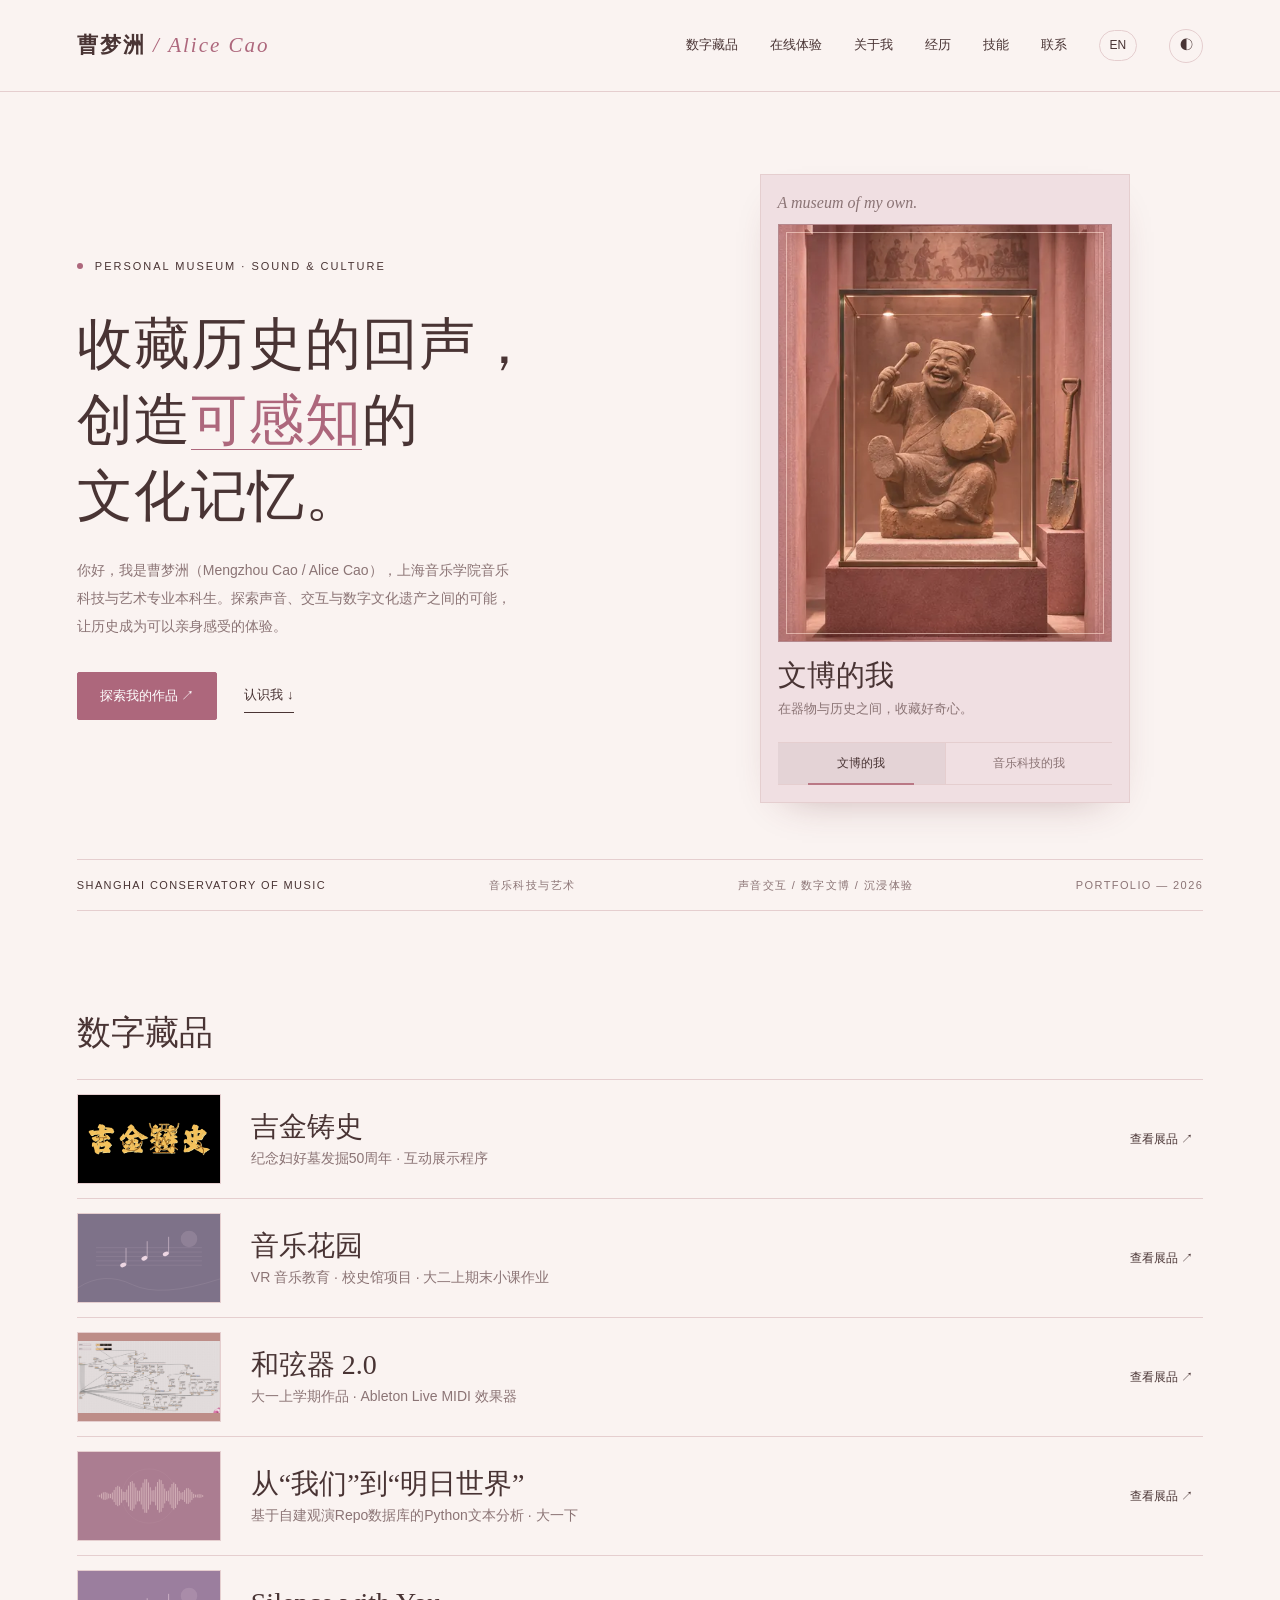
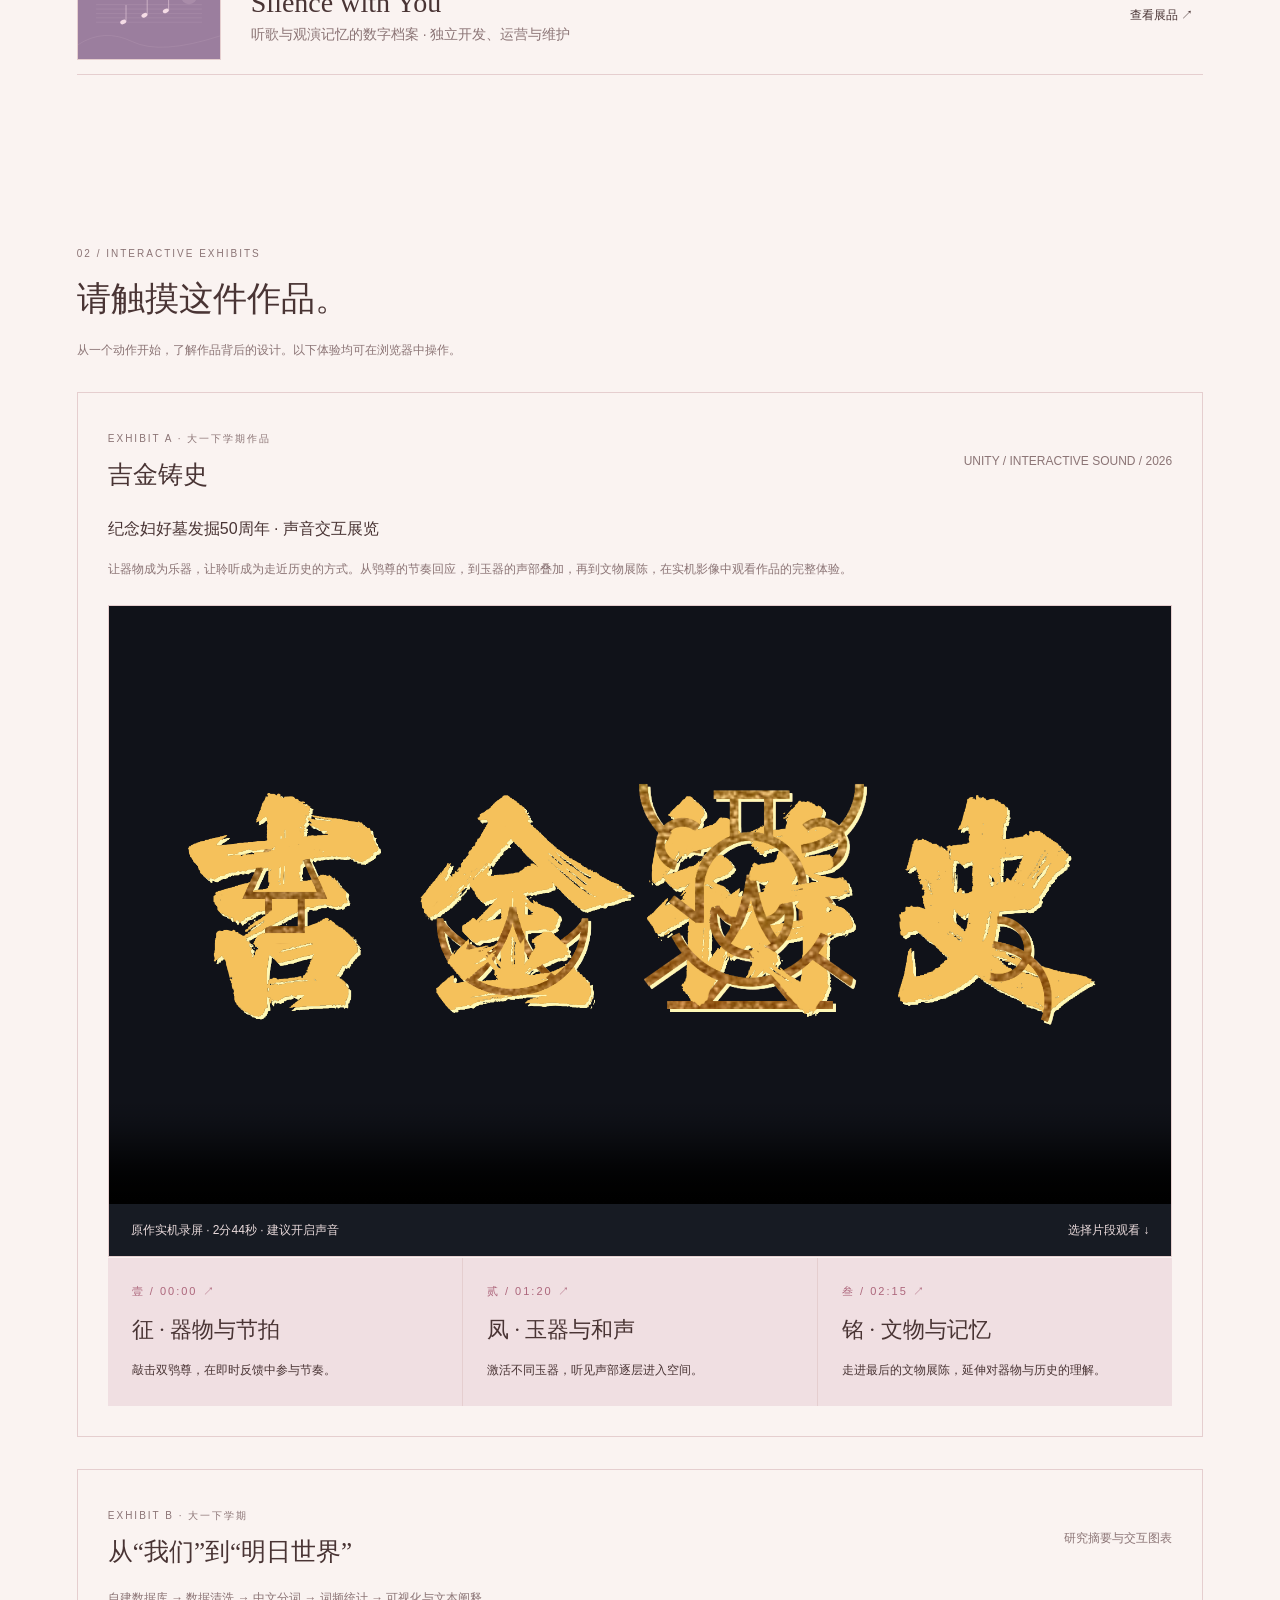
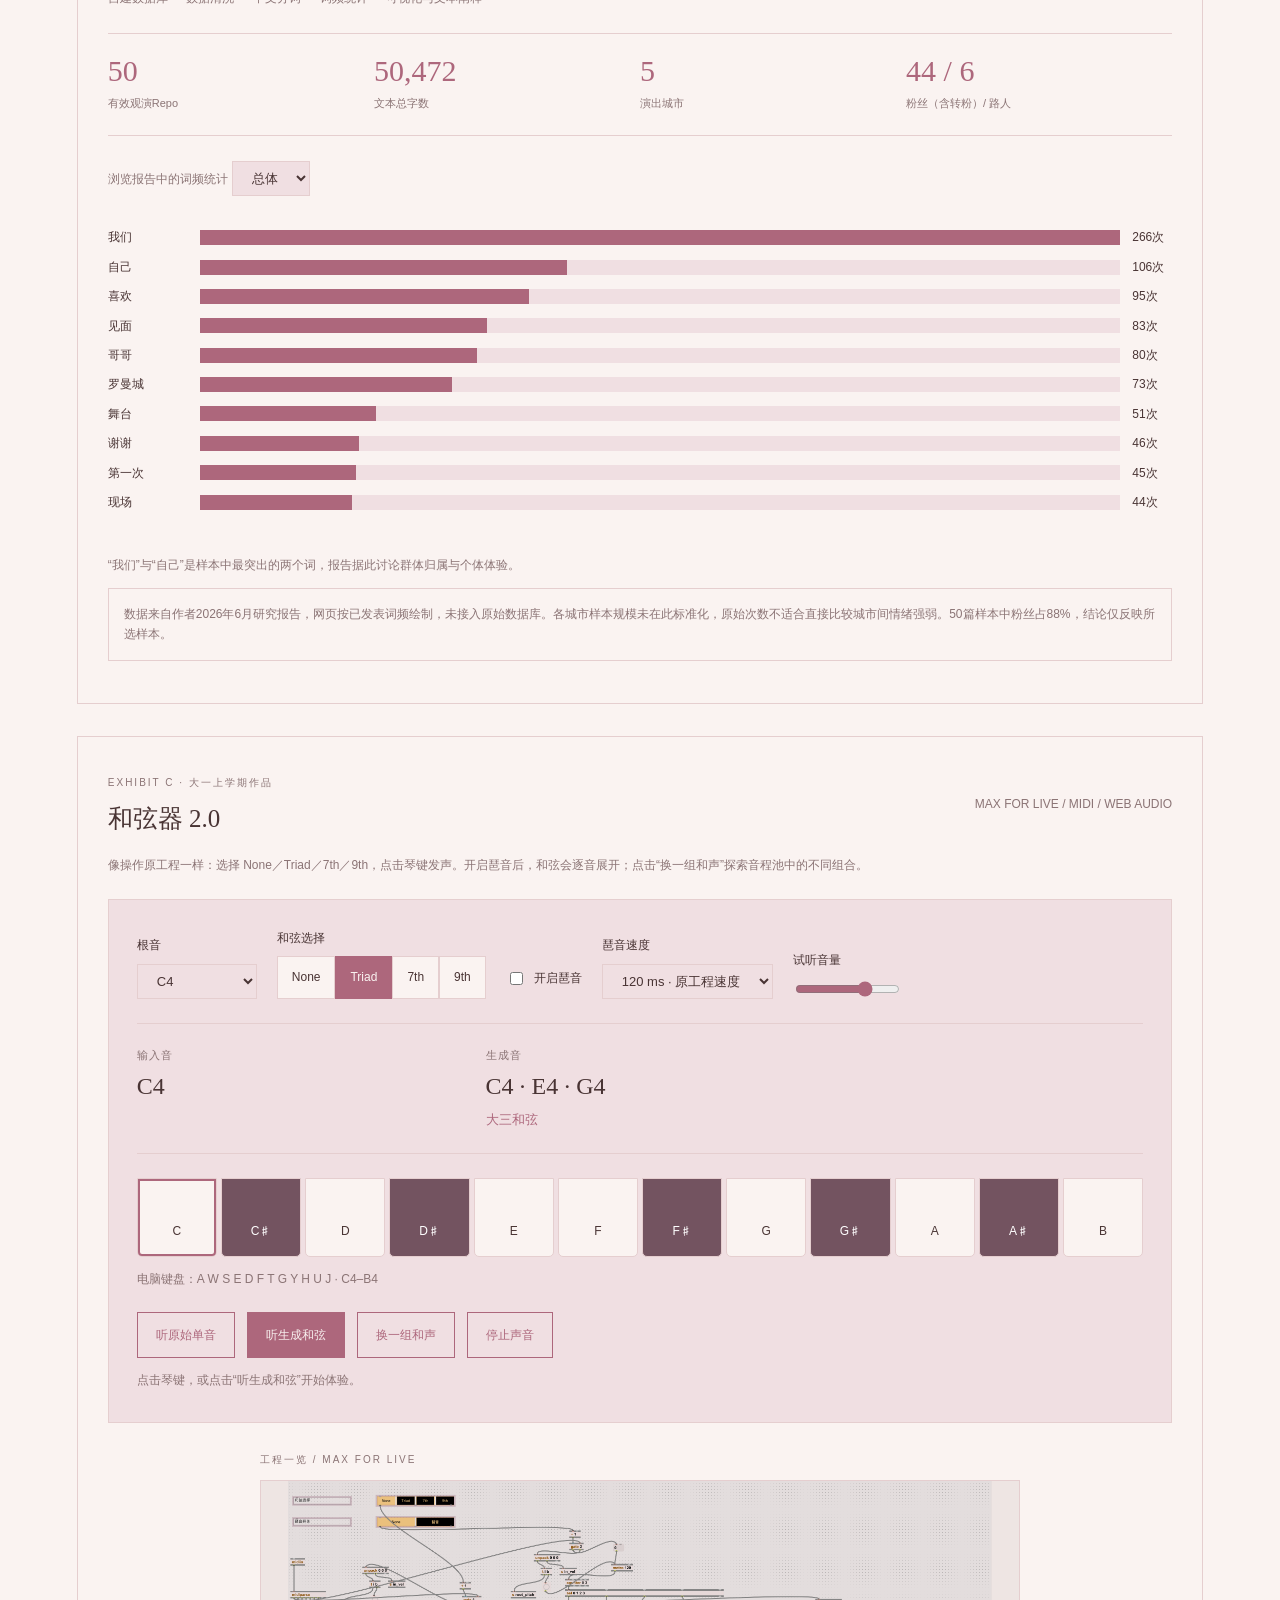
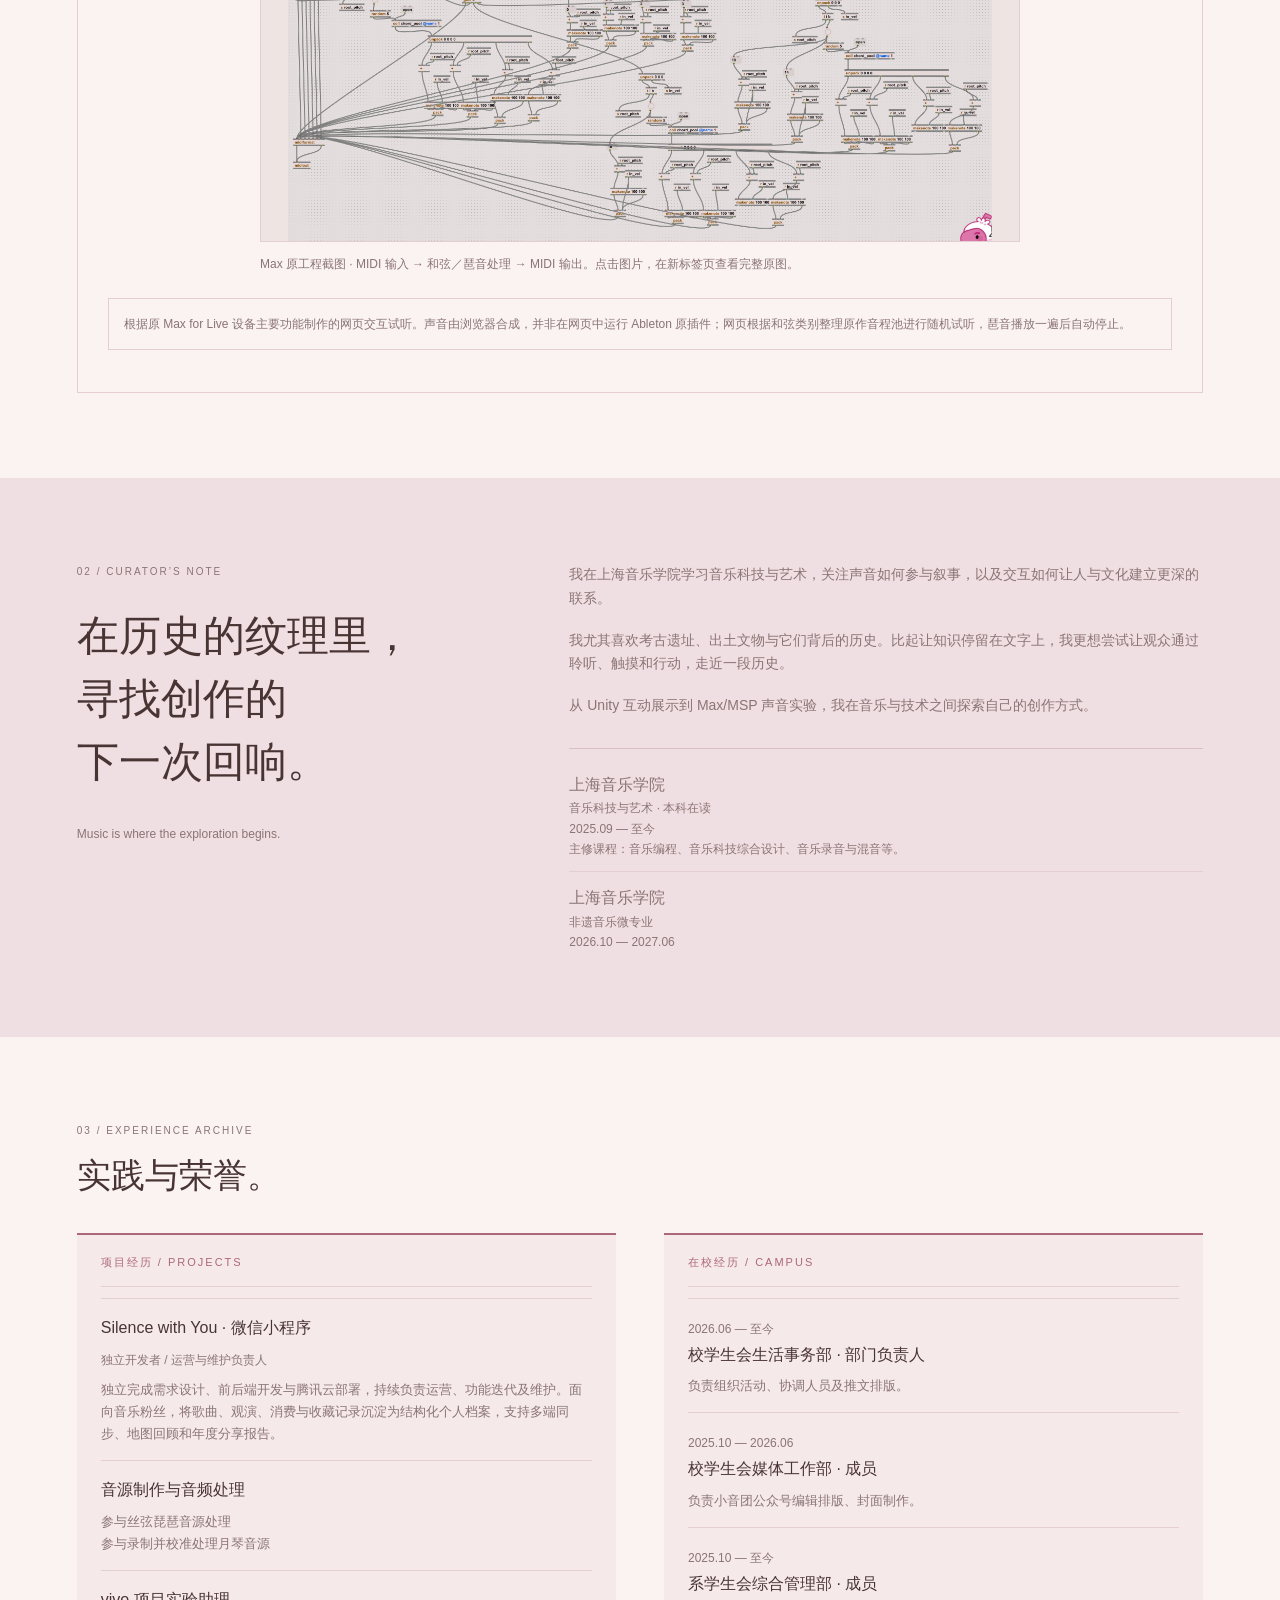
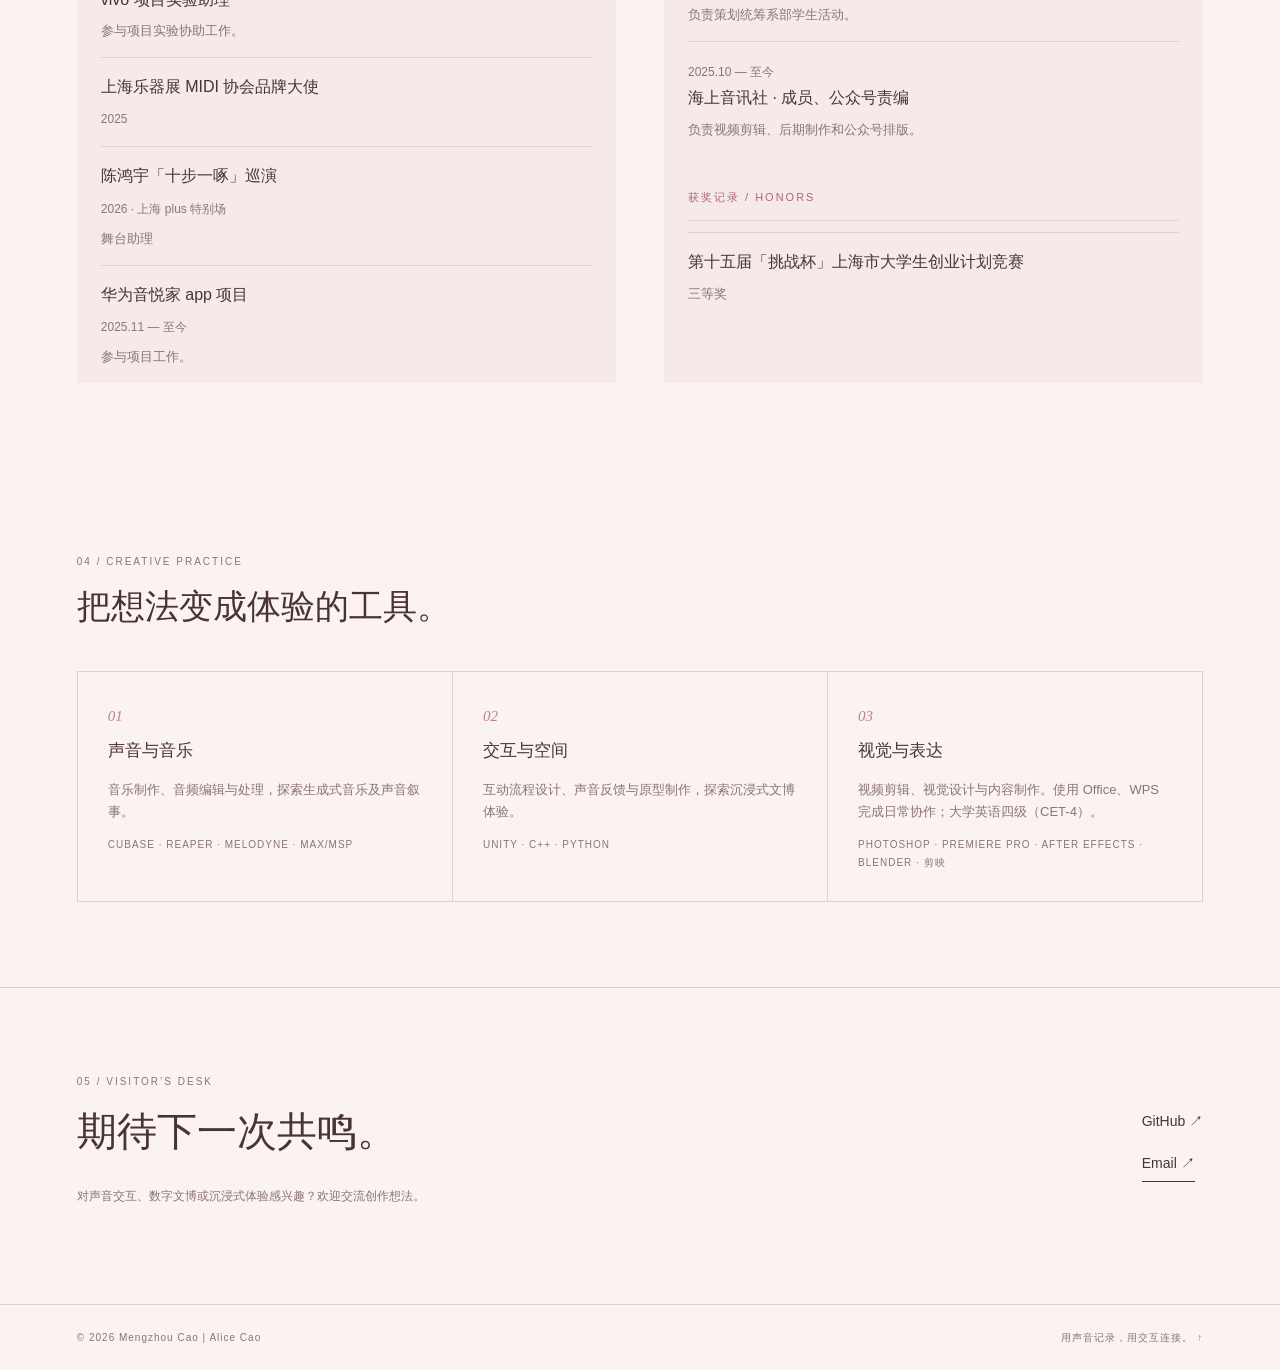
==== commit 0717dd5b: "Correct school history museum project attribution to Music Garden" ====
--- a/index.html
+++ b/index.html
@@ -21,7 +21,7 @@
 <section id="work"><div class="sectionhead"><div><h2>数字藏品</h2></div></div><div class="projects" id="projects" role="list"></div></section>
 <section id="experience-lab"><div class="kicker">02 / INTERACTIVE EXHIBITS</div><h2>请触摸这件作品。</h2><p class="small">从一个动作开始，了解作品背后的设计。以下体验均可在浏览器中操作。</p><div class="lab" id="bronze-screening"><div class="lab-heading"><div><span class="kicker">EXHIBIT A · 大一下学期作品</span><h3>吉金铸史</h3></div><span class="small">UNITY / INTERACTIVE SOUND / 2026</span></div><p>纪念妇好墓发掘50周年 · 声音交互展览</p><p class="small">让器物成为乐器，让聆听成为走近历史的方式。从鸮尊的节奏回应，到玉器的声部叠加，再到文物展陈，在实机影像中观看作品的完整体验。</p><div class="film"><video id="bronze-video" controls playsinline preload="none" poster="assets/jijin-cover.png" aria-label="吉金铸史"><source src="assets/jijin-demo.mp4" type="video/mp4"></video><div class="film-caption"><span>原作实机录屏 · 2分44秒 · 建议开启声音</span><span>选择片段观看 ↓</span></div></div><div class="film-chapters"><button class="film-chapter" data-seek="0"><span>壹 / 00:00 ↗</span><strong>征 · 器物与节拍</strong><p>敲击双鸮尊，在即时反馈中参与节奏。</p></button><button class="film-chapter" data-seek="80"><span>贰 / 01:20 ↗</span><strong>凤 · 玉器与和声</strong><p>激活不同玉器，听见声部逐层进入空间。</p></button><button class="film-chapter" data-seek="135"><span>叁 / 02:15 ↗</span><strong>铭 · 文物与记忆</strong><p>走进最后的文物展陈，延伸对器物与历史的理解。</p></button></div></div><div class="lab"><div class="lab-heading"><div><span class="kicker">EXHIBIT B · 大一下学期</span><h3>从“我们”到“明日世界”</h3></div><span class="small">研究摘要与交互图表</span></div><p class="small">自建数据库 → 数据清洗 → 中文分词 → 词频统计 → 可视化与文本阐释</p><div class="stats"><div><strong>50</strong><span>有效观演Repo</span></div><div><strong>50,472</strong><span>文本总字数</span></div><div><strong>5</strong><span>演出城市</span></div><div><strong>44 / 6</strong><span>粉丝（含转粉）/ 路人</span></div></div><label class="small" for="city-select">浏览报告中的词频统计</label> <select id="city-select"><option>总体</option><option>郑州</option><option>南昌</option><option>宜昌</option><option>太原</option><option>成都</option></select><div id="bars" aria-live="polite"></div><p id="city-note" class="small"></p><p class="notice">数据来自作者2026年6月研究报告，网页按已发表词频绘制，未接入原始数据库。各城市样本规模未在此标准化，原始次数不适合直接比较城市间情绪强弱。50篇样本中粉丝占88%，结论仅反映所选样本。</p></div><div class="lab" id="chord-lab" data-lang="zh"><div class="lab-heading"><div><span class="kicker">EXHIBIT C · 大一上学期作品</span><h3>和弦器 2.0</h3></div><span class="small">MAX FOR LIVE / MIDI / WEB AUDIO</span></div><p class="small">像操作原工程一样：选择 None／Triad／7th／9th，点击琴键发声。开启琶音后，和弦会逐音展开；点击“换一组和声”探索音程池中的不同组合。</p><div class="chord-panel"><div class="chord-controls"><label>根音<select id="chord-root"><option value="60">C4</option><option value="61">C♯4</option><option value="62">D4</option><option value="63">D♯4</option><option value="64">E4</option><option value="65">F4</option><option value="66">F♯4</option><option value="67">G4</option><option value="68">G♯4</option><option value="69">A4</option><option value="70">A♯4</option><option value="71">B4</option></select></label><div class="chord-mode-control"><span>和弦选择</span><div class="chord-mode-tabs" role="group" aria-label="和弦选择"><button type="button" data-chord-mode="none" aria-pressed="false">None</button><button type="button" data-chord-mode="triad" aria-pressed="true">Triad</button><button type="button" data-chord-mode="seventh" aria-pressed="false">7th</button><button type="button" data-chord-mode="ninth" aria-pressed="false">9th</button></div><input type="hidden" id="chord-mode" value="triad"></div><label class="arp-control"><input type="checkbox" id="chord-arp">开启琶音</label><label>琶音速度<select id="chord-speed"><option value="0.24">慢</option><option value="0.12" selected>120 ms · 原工程速度</option><option value="0.08">快</option></select></label><label class="chord-volume">试听音量<input id="chord-volume" type="range" min="0" max="100" value="70" aria-label="试听音量"></label></div><div class="chord-readout"><div><small>输入音</small><strong id="chord-input">C4</strong></div><div><small>生成音</small><strong id="chord-output">C4 · E4 · G4</strong><span id="chord-name" class="chord-name">C major</span></div></div><div class="chord-keys" role="group" aria-label="选择根音并试听"><button class="chord-key " data-midi="60" aria-pressed="true">C</button><button class="chord-key accidental" data-midi="61" aria-pressed="false">C♯</button><button class="chord-key " data-midi="62" aria-pressed="false">D</button><button class="chord-key accidental" data-midi="63" aria-pressed="false">D♯</button><button class="chord-key " data-midi="64" aria-pressed="false">E</button><button class="chord-key " data-midi="65" aria-pressed="false">F</button><button class="chord-key accidental" data-midi="66" aria-pressed="false">F♯</button><button class="chord-key " data-midi="67" aria-pressed="false">G</button><button class="chord-key accidental" data-midi="68" aria-pressed="false">G♯</button><button class="chord-key " data-midi="69" aria-pressed="false">A</button><button class="chord-key accidental" data-midi="70" aria-pressed="false">A♯</button><button class="chord-key " data-midi="71" aria-pressed="false">B</button></div><p class="small">电脑键盘：A W S E D F T G Y H U J · C4–B4</p><div class="chord-actions"><button id="chord-single">听原始单音</button><button class="chord-primary" id="chord-play">听生成和弦</button><button id="chord-random">换一组和声</button><button id="chord-stop">停止声音</button></div><div id="chord-status" role="status" aria-live="polite">点击琴键，或点击“听生成和弦”开始体验。</div></div><figure class="max-patch"><div class="kicker">工程一览 / MAX FOR LIVE</div><a href="assets/chord-max-patch.png" target="_blank" rel="noopener" aria-label="在新标签页打开 Max 工程原图"><img src="assets/chord-max-patch.png" width="1372" height="702" loading="lazy" alt="和弦器 2.0 的 Max 原工程截图，展示 MIDI 输入、和弦选择、琶音与 MIDI 输出的模块和连线"></a><figcaption>Max 原工程截图 · MIDI 输入 → 和弦／琶音处理 → MIDI 输出。点击图片，在新标签页查看完整原图。</figcaption></figure><p class="notice">根据原 Max for Live 设备主要功能制作的网页交互试听。声音由浏览器合成，并非在网页中运行 Ableton 原插件；网页根据和弦类别整理原作音程池进行随机试听，琶音播放一遍后自动停止。</p></div></section><section id="about" class="about"><div><div class="kicker">02 / CURATOR’S NOTE</div><h2>在历史的纹理里，<br>寻找创作的<br>下一次回响。</h2><span class="small">Music is where the exploration begins.</span></div><div class="about-copy"><p>我在上海音乐学院学习音乐科技与艺术，关注声音如何参与叙事，以及交互如何让人与文化建立更深的联系。</p><p>我尤其喜欢考古遗址、出土文物与它们背后的历史。比起让知识停留在文字上，我更想尝试让观众通过聆听、触摸和行动，走近一段历史。</p><p>从 Unity 互动展示到 Max/MSP 声音实验，我在音乐与技术之间探索自己的创作方式。</p><div class="edu"><div class="edu-row"><strong>上海音乐学院</strong>音乐科技与艺术 · 本科在读<br>2025.09 — 至今<br><span class="small">主修课程：音乐编程、音乐科技综合设计、音乐录音与混音等。</span></div><div class="edu-row"><strong>上海音乐学院</strong>非遗音乐微专业<br>2026.10 — 2027.06</div></div></div></section>
 <section id="experience"><div class="kicker">03 / EXPERIENCE ARCHIVE</div><h2>实践与荣誉。</h2><div class="resume-columns"><div><h3 class="resume-label">项目经历 / PROJECTS</h3><div class="entry"><h3>Silence with You · 微信小程序</h3><span class="small">独立开发者 / 运营与维护负责人</span><p>独立完成需求设计、前后端开发与腾讯云部署，持续负责运营、功能迭代及维护。面向音乐粉丝，将歌曲、观演、消费与收藏记录沉淀为结构化个人档案，支持多端同步、地图回顾和年度分享报告。</p></div><div class="entry"><h3>音源制作与音频处理</h3><p>参与丝弦琵琶音源处理<br>参与录制并校准处理月琴音源</p></div><div class="entry"><h3>vivo 项目实验助理</h3><p>参与项目实验协助工作。</p></div><div class="entry"><h3>上海乐器展 MIDI 协会品牌大使</h3><span class="small">2025</span></div><div class="entry"><h3>陈鸿宇「十步一啄」巡演</h3><span class="small">2026 · 上海 plus 特别场</span><p>舞台助理</p></div><div class="entry"><h3>华为音悦家 app 项目</h3><span class="small">2025.11 — 至今</span><p>参与项目工作。</p></div></div><div><h3 class="resume-label">在校经历 / CAMPUS</h3><div class="entry"><span class="small">2026.06 — 至今</span><h3>校学生会生活事务部 · 部门负责人</h3><p>负责组织活动、协调人员及推文排版。</p></div><div class="entry"><span class="small">2025.10 — 2026.06</span><h3>校学生会媒体工作部 · 成员</h3><p>负责小音团公众号编辑排版、封面制作。</p></div><div class="entry"><span class="small">2025.10 — 至今</span><h3>系学生会综合管理部 · 成员</h3><p>负责策划统筹系部学生活动。</p></div><div class="entry"><span class="small">2025.10 — 至今</span><h3>海上音讯社 · 成员、公众号责编</h3><p>负责视频剪辑、后期制作和公众号排版。</p></div><h3 class="resume-label" style="margin-top:32px">获奖记录 / HONORS</h3><div class="entry"><h3>第十五届「挑战杯」上海市大学生创业计划竞赛</h3><p>三等奖</p></div></div></div></section><section id="skills"><div class="kicker">04 / CREATIVE PRACTICE</div><h2>把想法变成体验的工具。</h2><div class="tools"><div class="tool"><span class="num">01</span><h3>声音与音乐</h3><p>音乐制作、音频编辑与处理，探索生成式音乐及声音叙事。</p><span class="tags">CUBASE · REAPER · MELODYNE · MAX/MSP</span></div><div class="tool"><span class="num">02</span><h3>交互与空间</h3><p>互动流程设计、声音反馈与原型制作，探索沉浸式文博体验。</p><span class="tags">UNITY · C++ · PYTHON</span></div><div class="tool"><span class="num">03</span><h3>视觉与表达</h3><p>视频剪辑、视觉设计与内容制作。使用 Office、WPS 完成日常协作；大学英语四级（CET-4）。</p><span class="tags">PHOTOSHOP · PREMIERE PRO · AFTER EFFECTS · BLENDER · 剪映</span></div></div></section><section id="contact" class="contact"><div><div class="kicker">05 / VISITOR’S DESK</div><h2>期待下一次共鸣。</h2><p class="small">对声音交互、数字文博或沉浸式体验感兴趣？欢迎交流创作想法。</p></div><div class="contact-links"><a href="https://github.com/Alice0723" target="_blank" rel="noopener">GitHub ↗</a><button class="textlink" style="background:none;border-width:0 0 1px;color:inherit" id="contactBtn">Email ↗</button></div></section></main><footer><span>© 2026 Mengzhou Cao | Alice Cao</span><span>用声音记录，用交互连接。 <a href="#">↑</a></span></footer><dialog id="detail" aria-labelledby="detail-title"><button class="close" aria-label="关闭详情">×</button><div id="detail-body"></div></dialog><script>
-const works=[{title:'吉金铸史',subtitle:'纪念妇好墓发掘50周年 · 互动展示程序',type:'culture sound',tags:'UNITY / INTERACTIVE SOUND / 2026 · 大一下',state:'大一下学期作品',color:'#936475',accent:'#ecd0c5',art:'bronze',description:'以妇好墓出土文物为叙事线索，将青铜器、玉器与礼器的展示连接到声音交互。观众通过敲击与点亮文物，逐步走入音乐与历史共同构成的空间。',interaction:'第一章以一对鸮尊触发底鼓与军鼓；第二章逐件点亮玉器、加入声部；第三章通过环绕展示的文物了解介绍与馆藏。',tools:'Unity · C# · 分层音频交互',note:'封面为项目原创标题设计。可在下方作品展映区观看完整视频，并按章节跳转。'}, {"title":"《保卫黄河》VR 节奏指挥练习","subtitle":"VR 音乐教育 · 校史馆项目 · 大二上期末小课作业","tags":"UNITY / QUEST 3 / 音乐教育","state":"Quest 3 版本","color":"#885f59","accent":"#f6e0bf","art":"music","description":"以《保卫黄河》为曲目的 VR 节奏指挥练习，用于校史馆项目，同时作为大二上学期的期末小课作业。","interaction":"在 VR 场景中跟随音乐节拍练习指挥手势，体验手势与节奏的配合。","tools":"Unity · Quest 3","note":"此处为项目介绍。VR 版本面向 Quest 3。"}, {title:'音乐花园',subtitle:'基于 Unity 的 VR 音乐学习项目',type:'sound creative',tags:'UNITY / VR / MUSIC EDUCATION',state:'原型迭代',color:'#7e7289',accent:'#edd6e3',art:'music',description:'基于 Unity 引擎开发的 VR 音乐学习项目，将五线谱学习、唱名辨识与节奏演奏结合，通过沉浸式环境中的可视化音符与交互，帮助学习者认识音高和节拍。',interaction:'从认识五线谱、唱名辨识逐步进入完整演奏；以演奏结果为依据，关注早敲和错音等反馈。',tools:'Unity · VR · C# · MIDI',note:'内容展示当前设计方向。实机视频和学习流程截图待补充。'},{title:'和弦器 2.0',subtitle:'大一上学期作品 · Ableton Live MIDI 效果器',type:'sound creative',tags:'MAX FOR LIVE / MIDI EFFECT / 2025',state:'大一上学期作品',color:'#bd8d88',accent:'#f7ded2',art:'wave',description:'面向Ableton Live制作的Max for Live MIDI效果器。通过接收MIDI音符、读取根音与力度，探索和弦生成和琶音输出，把音乐编程用于实际创作工具。',interaction:'界面提供None、Triad、7th、9th四档和弦选项，以及独立的琶音开关；程序包含和弦音程池与随机选择逻辑，并通过MIDI输出连接后续乐器。',tools:'Max/MSP · Max for Live · Ableton Live',note:'可在下方在线试听区体验和弦与琶音的主要交互。网页使用合成音色演示，原设备在 Ableton Live 中运行。'}];
+const works=[{title:'吉金铸史',subtitle:'纪念妇好墓发掘50周年 · 互动展示程序',type:'culture sound',tags:'UNITY / INTERACTIVE SOUND / 2026 · 大一下',state:'大一下学期作品',color:'#936475',accent:'#ecd0c5',art:'bronze',description:'以妇好墓出土文物为叙事线索，将青铜器、玉器与礼器的展示连接到声音交互。观众通过敲击与点亮文物，逐步走入音乐与历史共同构成的空间。',interaction:'第一章以一对鸮尊触发底鼓与军鼓；第二章逐件点亮玉器、加入声部；第三章通过环绕展示的文物了解介绍与馆藏。',tools:'Unity · C# · 分层音频交互',note:'封面为项目原创标题设计。可在下方作品展映区观看完整视频，并按章节跳转。'}, {title:'音乐花园',subtitle:'VR 音乐教育 · 校史馆项目 · 大二上期末小课作业',type:'sound creative',tags:'UNITY / VR / MUSIC EDUCATION',state:'原型迭代',color:'#7e7289',accent:'#edd6e3',art:'music',description:'基于 Unity 引擎开发的 VR 音乐学习项目，将五线谱学习、唱名辨识与节奏演奏结合，通过沉浸式环境中的可视化音符与交互，帮助学习者认识音高和节拍。',interaction:'从认识五线谱、唱名辨识逐步进入完整演奏；以演奏结果为依据，关注早敲和错音等反馈。',tools:'Unity · VR · C# · MIDI',note:'内容展示当前设计方向。实机视频和学习流程截图待补充。'},{title:'和弦器 2.0',subtitle:'大一上学期作品 · Ableton Live MIDI 效果器',type:'sound creative',tags:'MAX FOR LIVE / MIDI EFFECT / 2025',state:'大一上学期作品',color:'#bd8d88',accent:'#f7ded2',art:'wave',description:'面向Ableton Live制作的Max for Live MIDI效果器。通过接收MIDI音符、读取根音与力度，探索和弦生成和琶音输出，把音乐编程用于实际创作工具。',interaction:'界面提供None、Triad、7th、9th四档和弦选项，以及独立的琶音开关；程序包含和弦音程池与随机选择逻辑，并通过MIDI输出连接后续乐器。',tools:'Max/MSP · Max for Live · Ableton Live',note:'可在下方在线试听区体验和弦与琶音的主要交互。网页使用合成音色演示，原设备在 Ableton Live 中运行。'}];
 function graphic(w){if(w.title==='和弦器 2.0'||w.title==='Chord Generator 2.0')return '<img class="patch-cover" src="assets/chord-max-patch.png" alt="" loading="lazy">';if(w.art==='bronze')return '<img class="real-cover" src="assets/jijin-cover.png" alt="" loading="lazy">';let lines='';if(w.art==='bronze'){return `<svg viewBox="0 0 550 300" fill="none" aria-hidden="true"><g stroke="${w.accent}" stroke-width="1.1"><path d="M192 72l-22 34 6 98 34 24h36l18-32-7-85-20-39zM358 72l22 34-6 98-34 24h-36l-18-32 7-85 20-39z"/><path d="M192 72l-6-20 28 16 23 4 12-17 8 56M358 72l6-20-28 16-23 4-12-17-8 56"/><circle cx="205" cy="111" r="18"/><circle cx="238" cy="111" r="13"/><circle cx="345" cy="111" r="18"/><circle cx="312" cy="111" r="13"/><path d="M198 153q37-28 48 8l-3 38h-38zM352 153q-37-28-48 8l3 38h38zM206 168h32m-28 10h22M312 168h32m-28 10h22M211 229v15m28-15v15m72-15v15m28-15v15"/><ellipse cx="275" cy="170" rx="170" ry="91" stroke-opacity=".2"/><path d="M60 150h77m277 0h76" stroke-dasharray="2 5"/></g></svg>`}if(w.art==='city'){for(let i=0;i<9;i++){let x=90+i*45,y=125+Math.sin(i)*12;lines+=`<path d="M${x} ${y}l20-20 30 20m-43-4v40h35v-40"/>`}return `<svg viewBox="0 0 550 300" fill="none" aria-hidden="true"><g stroke="${w.accent}" stroke-width="1" opacity=".8"><path d="M0 227q140-70 270 0t280-10M0 241q140-70 270 0t280-10M60 196h430l-35-28H100zM115 167h310M155 93h242l-27-20H180zM174 94v35m200-35v35"/>${lines}<circle cx="290" cy="100" r="64" stroke-opacity=".3"/><path d="M275 15v240M0 210h550" stroke-dasharray="2 6" stroke-opacity=".4"/></g></svg>`}if(w.art==='music'){for(let i=0;i<5;i++)lines+=`<path d="M70 ${110+i*17}h410"/>`;return `<svg viewBox="0 0 550 300" fill="none" aria-hidden="true"><circle cx="430" cy="76" r="32" fill="${w.accent}" opacity=".16"/><g stroke="${w.accent}" stroke-width="1" opacity=".4">${lines}<path d="M0 265q100-65 210-12t340-22"/></g><g fill="${w.accent}"><ellipse cx="175" cy="177" rx="12" ry="8" transform="rotate(-25 175 177)"/><ellipse cx="257" cy="151" rx="12" ry="8" transform="rotate(-25 257 151)"/><ellipse cx="340" cy="134" rx="12" ry="8" transform="rotate(-25 340 134)"/></g><path d="M186 177v-66m82 40V85m83 49V68" stroke="${w.accent}" stroke-width="2"/></svg>`}for(let i=0;i<60;i++){let x=70+i*7,h=(Math.sin(i*.4)**2*.7+.3)*Math.sin(Math.PI*i/60)*135;lines+=`<path d="M${x} ${150-h/2}v${h}"/>`}return `<svg viewBox="0 0 550 300" fill="none" aria-hidden="true"><g stroke="${w.accent}" stroke-width="2">${lines}</g><circle cx="275" cy="150" r="105" stroke="${w.accent}" opacity=".18"/></svg>`}
 works.push({title:'从“我们”到“明日世界”',subtitle:'基于自建观演Repo数据库的Python文本分析 · 大一下',type:'creative',tags:'PYTHON / TEXT ANALYSIS / 2026',state:'大一下学期作品',color:'#ab7d91',accent:'#f6dcd9',art:'wave',description:'以自建的小红书观演Repo样本数据库为基础，对五座城市的50篇有效文本开展清洗、分词、词频统计与文化阐释。',interaction:'使用Pandas清洗数据、Jieba分词与自定义词典处理专属词汇，并通过WordCloud和Matplotlib生成词云及统计图。页面提供报告已公布数据的交互浏览。',tools:'Python · Pandas · Jieba · WordCloud · Matplotlib',note:'样本共50篇、50,472字；粉丝（含路转粉）44篇、路人6篇。结果描述本研究样本，不能代表所有观众；网页未接入原始数据库或实时Python计算。'});
 works.push({title:'Silence with You',subtitle:'听歌与观演记忆的数字档案 · 独立开发、运营与维护',type:'creative',tags:'WECHAT MINI PROGRAM / FULL STACK / DIGITAL ARCHIVE',state:'独立运营项目',color:'#9b7e9e',accent:'#f5dce6',art:'music',description:'围绕音乐人汪苏泷的粉丝共创型微信小程序，将听歌记录、演出参与和收藏记忆整理为可回看、可统计、可分享的个人音乐档案。独立负责需求设计、前后端开发、部署、运营与日常维护。',interaction:'包含首页、见面记忆、收藏图鉴、活动统计、年度报告与支持六个模块。支持歌曲解锁、场次记录、观演消费记账、见面时间轴与地图连线，并通过年度报告生成竖版分享图。',tools:'微信小程序 · JavaScript · Node.js / Express · MySQL · 腾讯云自建后端',note:'技术重点：以稳定业务标识合并记录，结合删除标记支持多端同步；使用OffscreenCanvas生成年度报告分享图。可使用微信扫描下方小程序码体验；项目截图与演示视频后续补充。'});
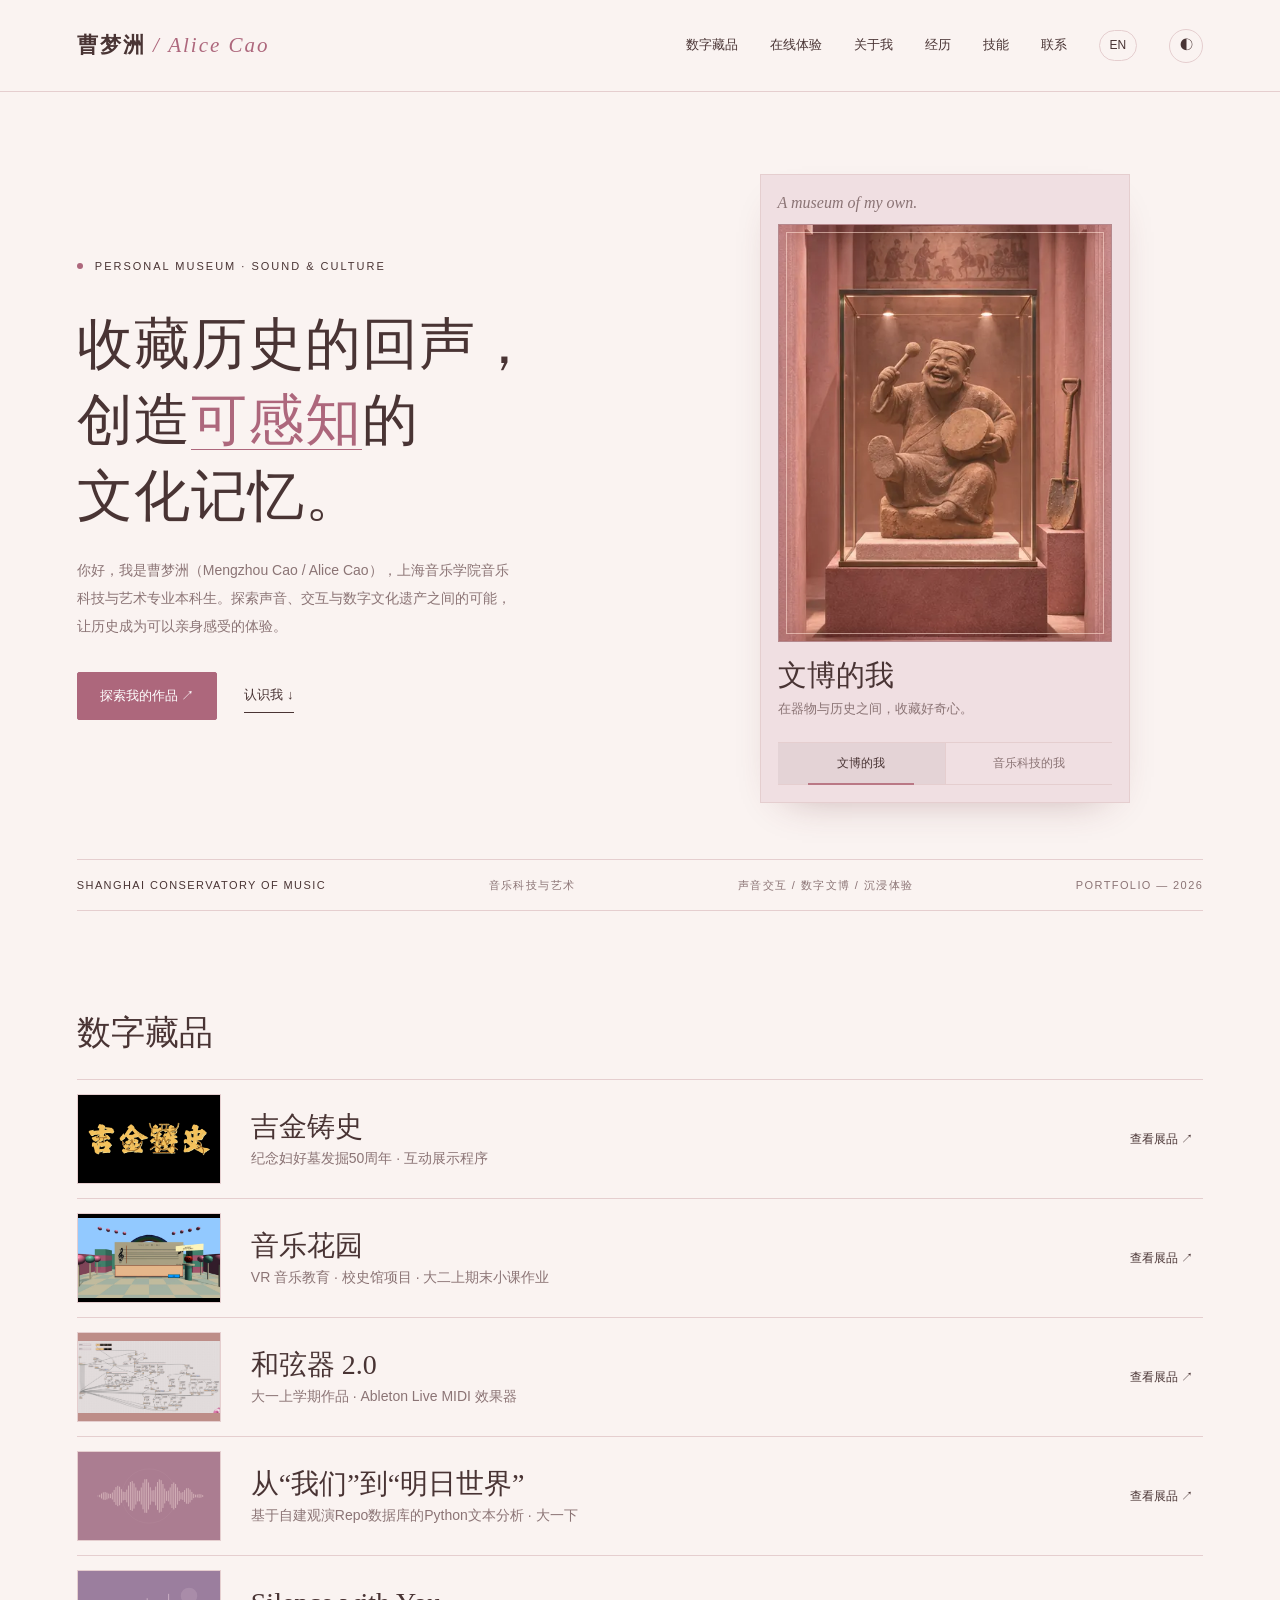
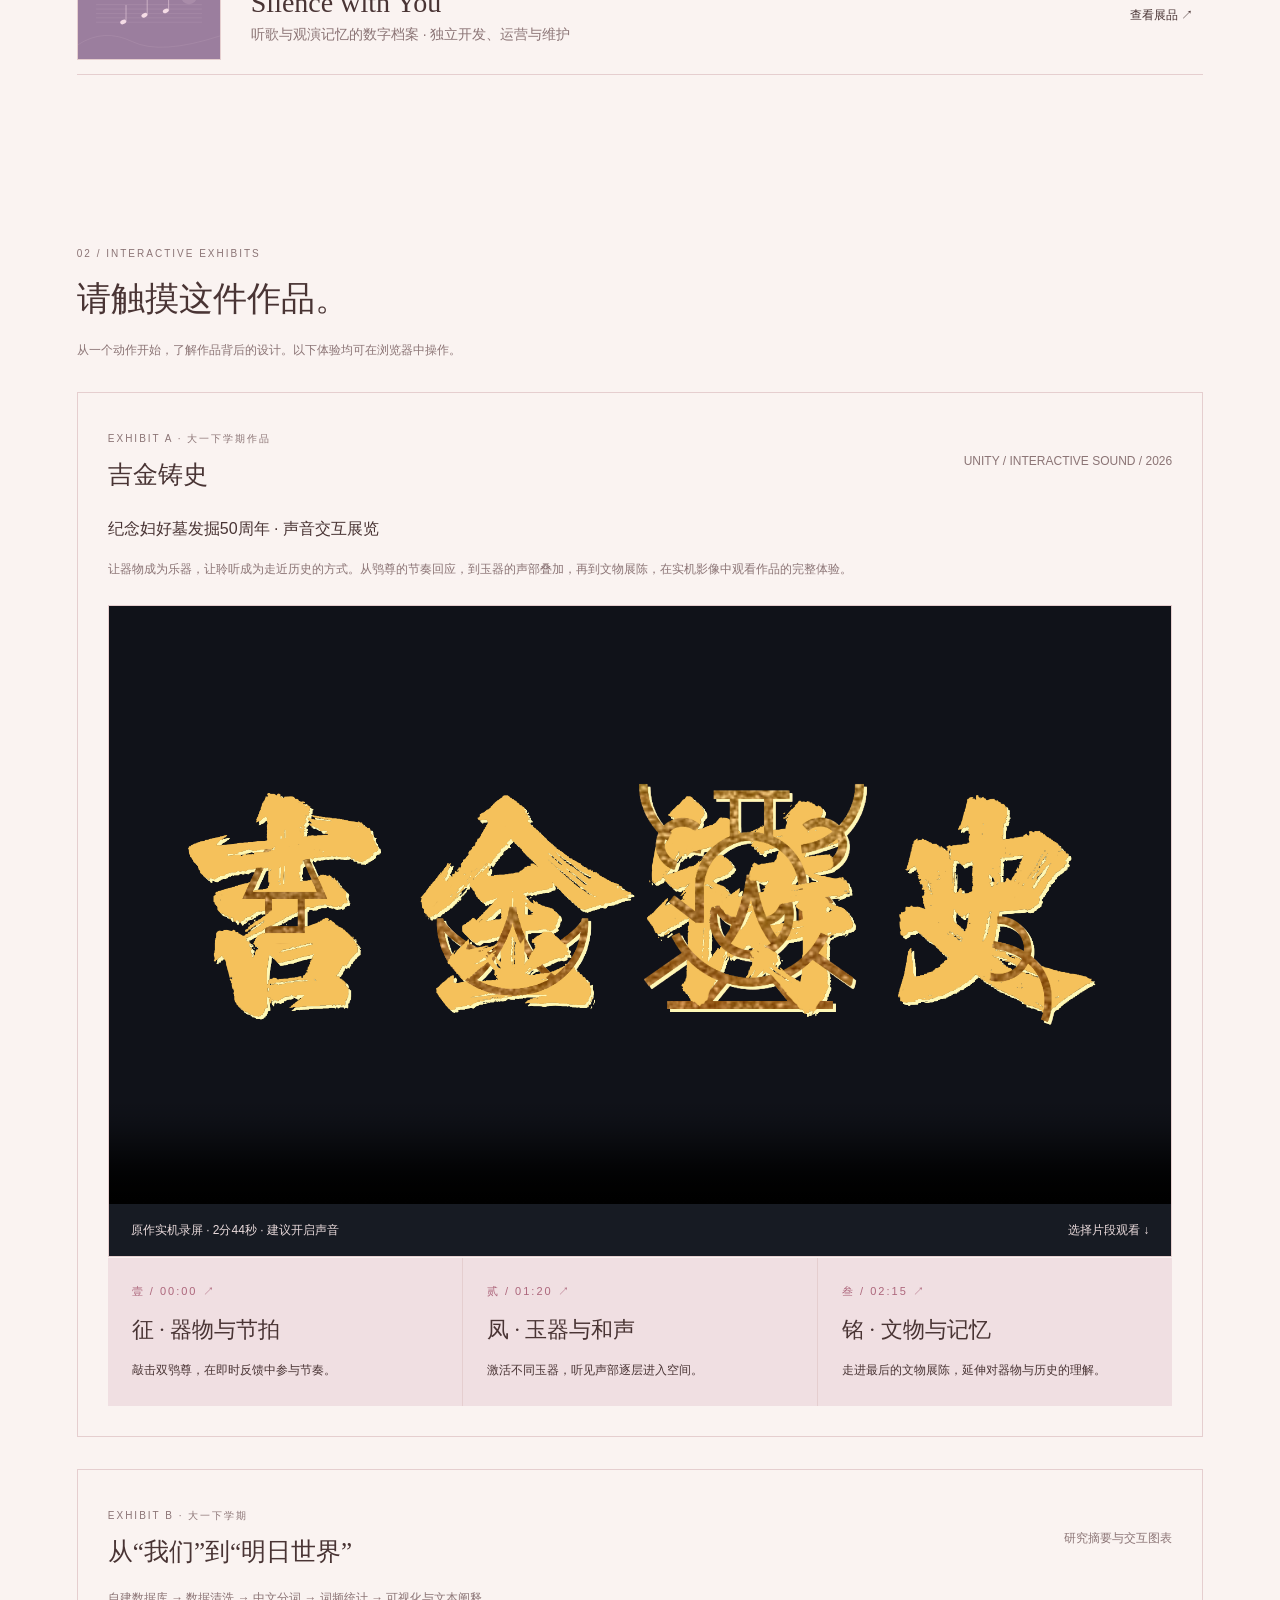
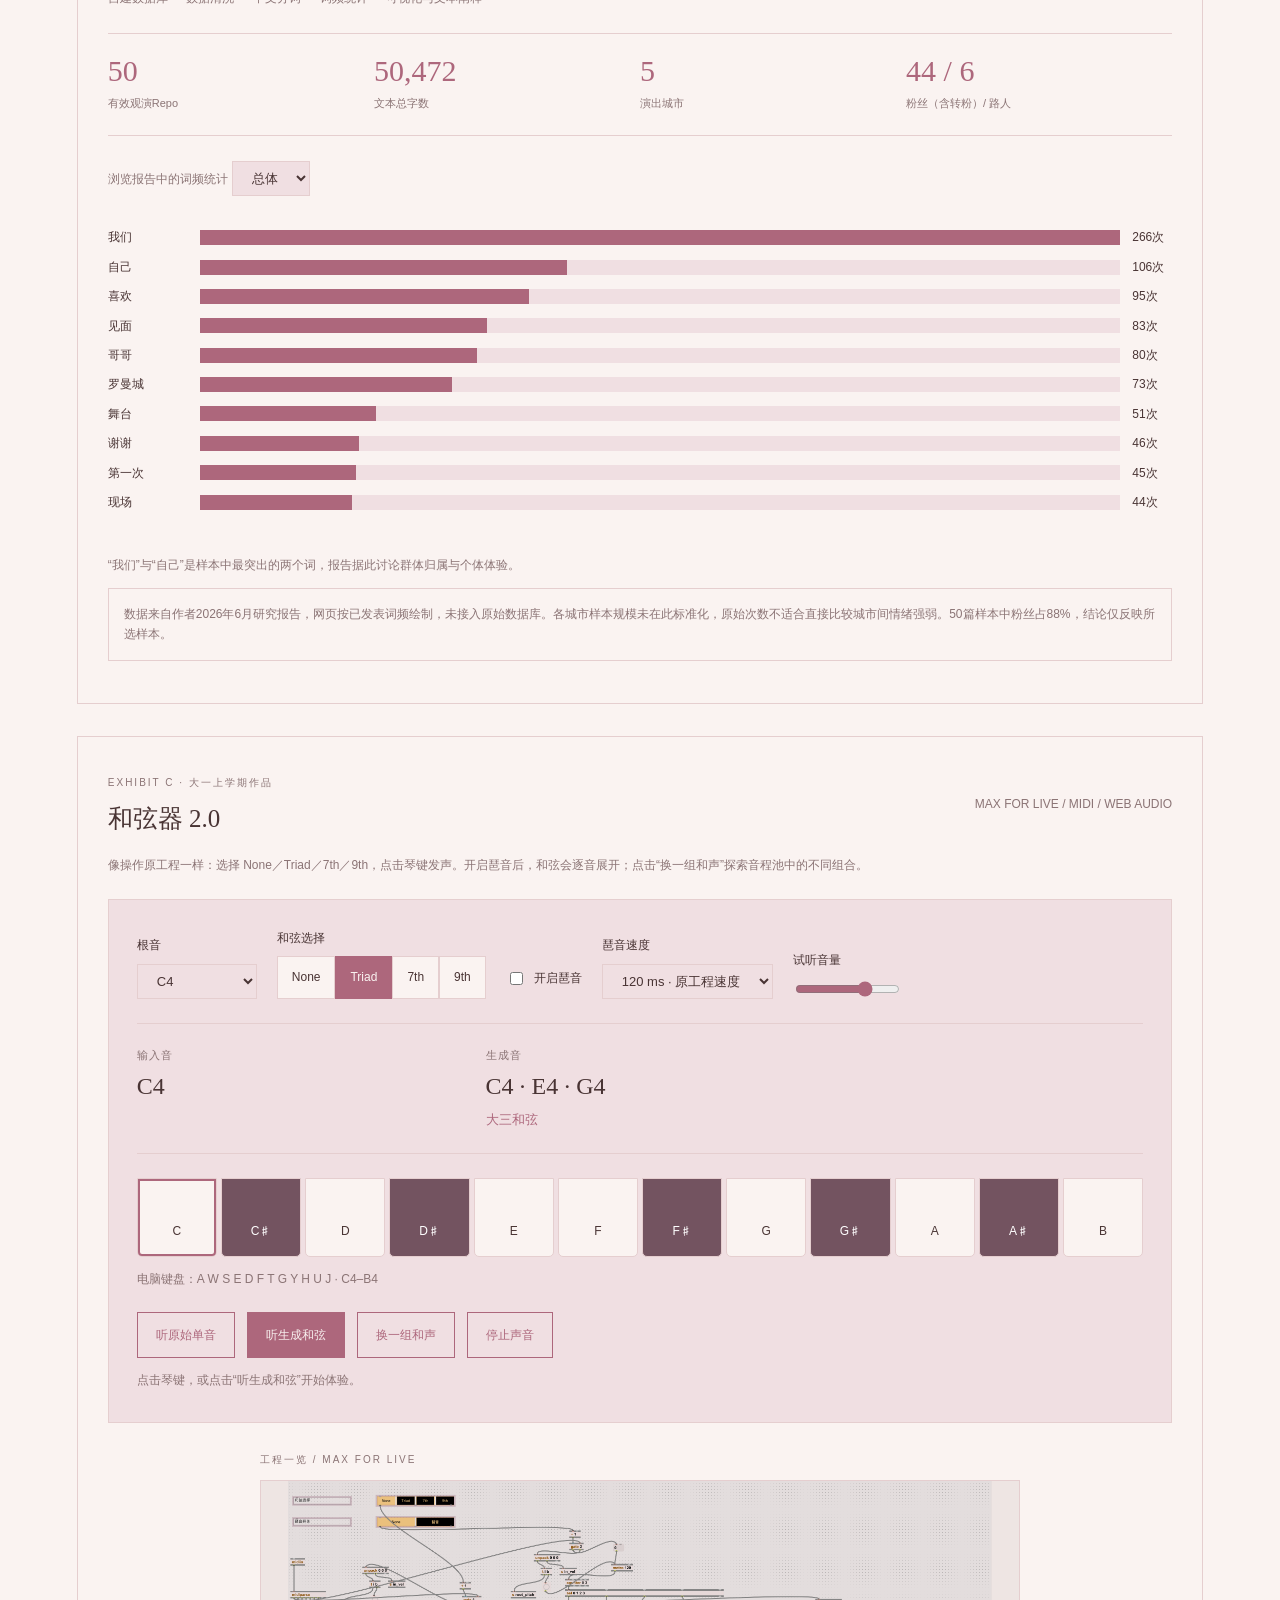
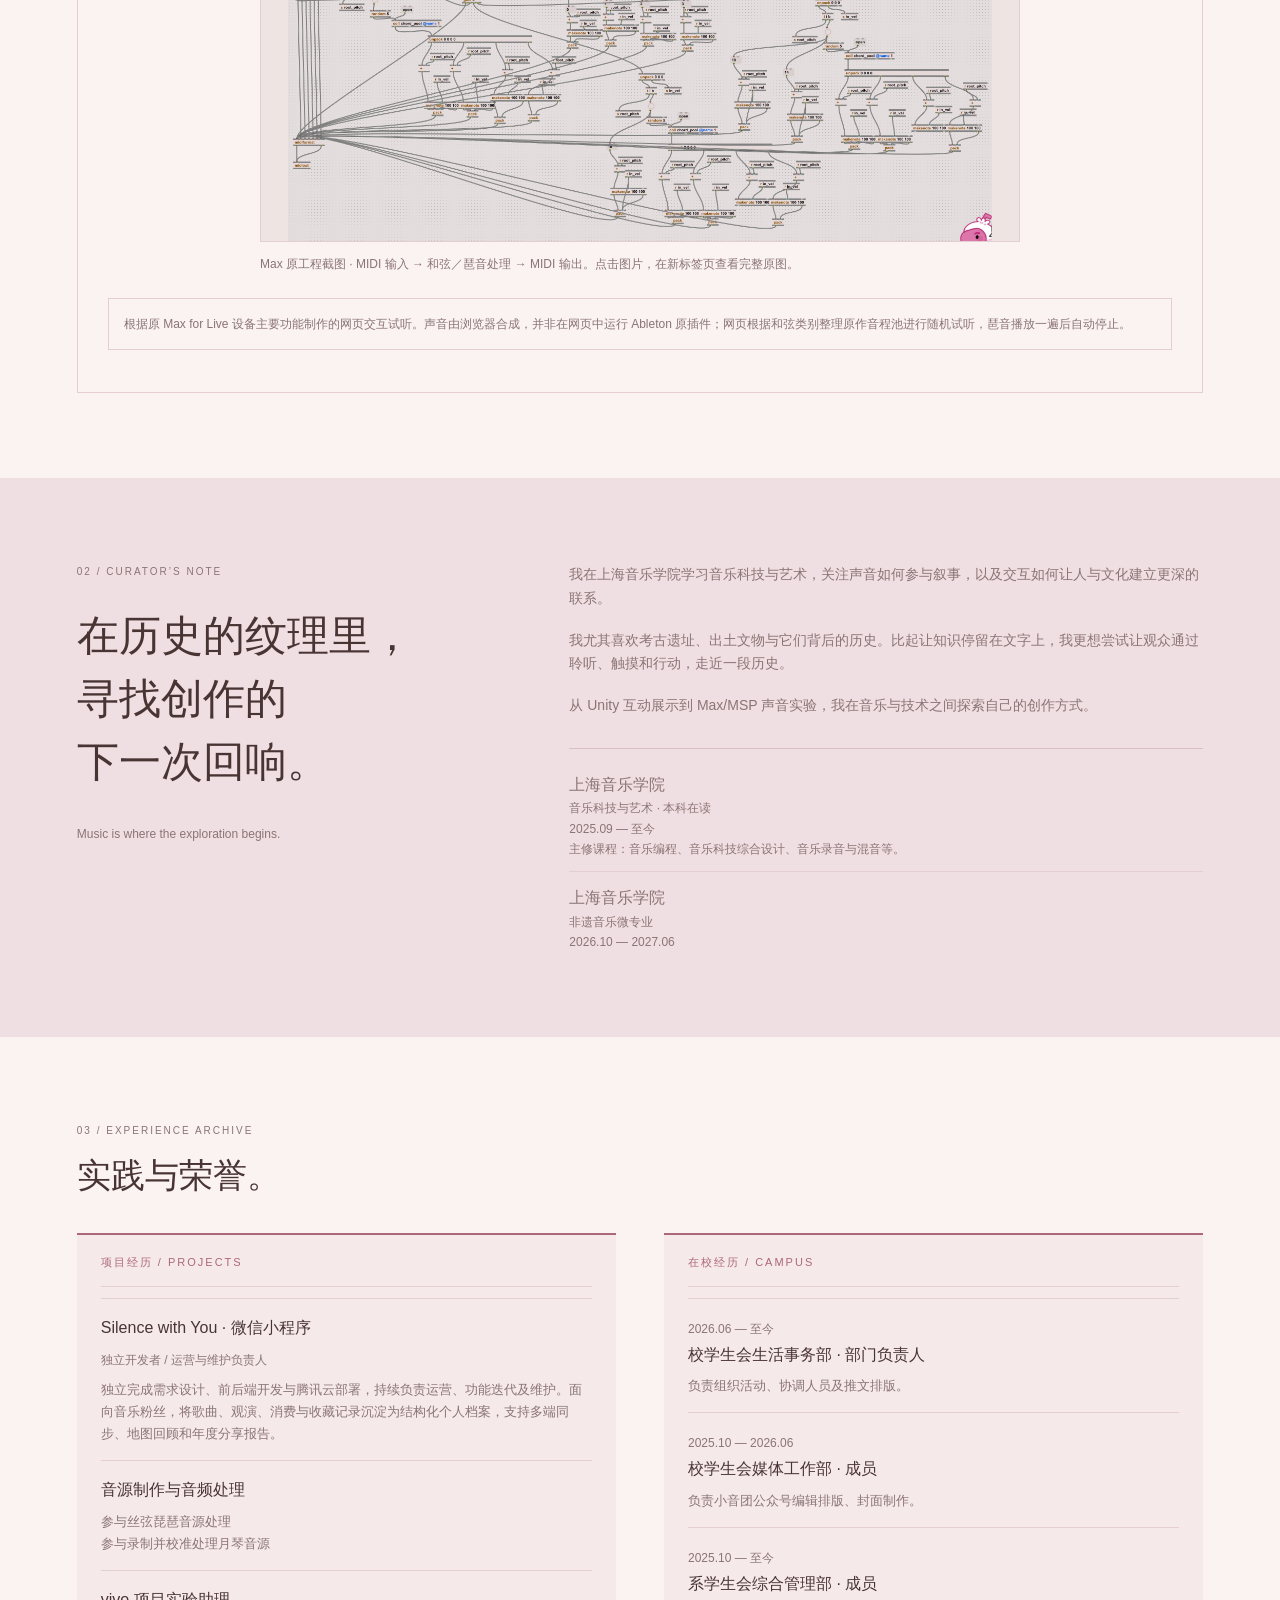
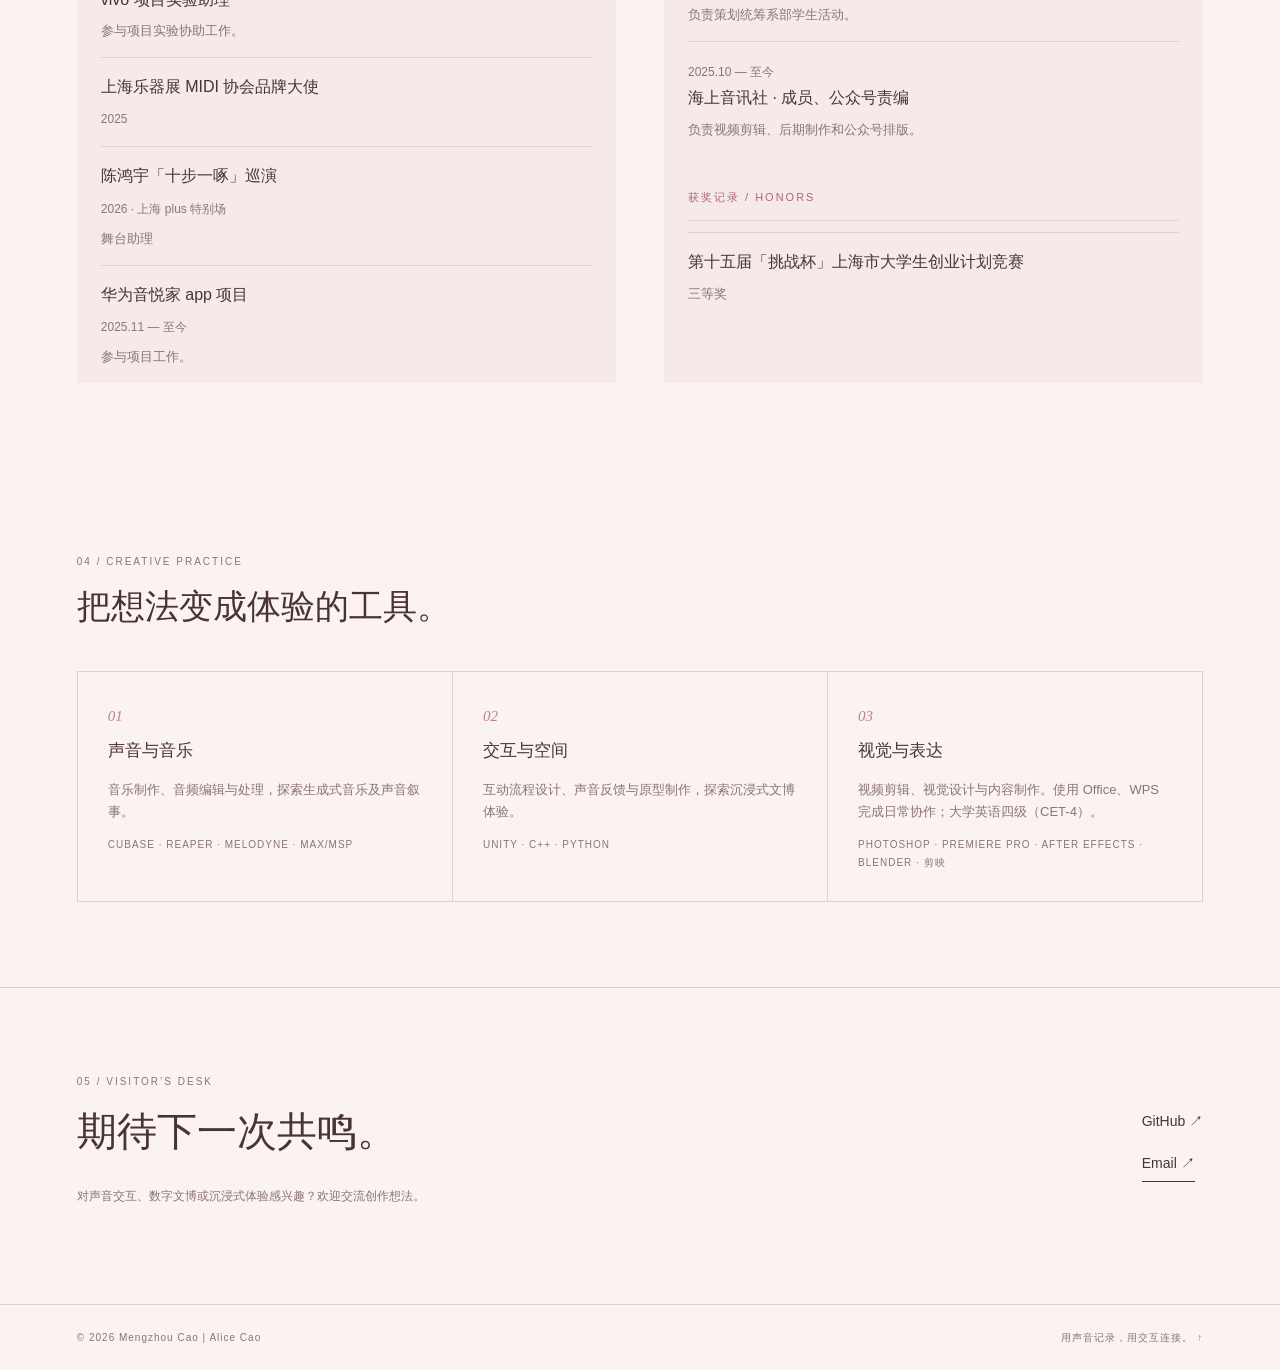
==== commit fe8d4c7e: "Show the Music Garden gameplay image in both catalogue and exhibit details" ====
--- a/index.html
+++ b/index.html
@@ -21,8 +21,8 @@
 <section id="work"><div class="sectionhead"><div><h2>数字藏品</h2></div></div><div class="projects" id="projects" role="list"></div></section>
 <section id="experience-lab"><div class="kicker">02 / INTERACTIVE EXHIBITS</div><h2>请触摸这件作品。</h2><p class="small">从一个动作开始，了解作品背后的设计。以下体验均可在浏览器中操作。</p><div class="lab" id="bronze-screening"><div class="lab-heading"><div><span class="kicker">EXHIBIT A · 大一下学期作品</span><h3>吉金铸史</h3></div><span class="small">UNITY / INTERACTIVE SOUND / 2026</span></div><p>纪念妇好墓发掘50周年 · 声音交互展览</p><p class="small">让器物成为乐器，让聆听成为走近历史的方式。从鸮尊的节奏回应，到玉器的声部叠加，再到文物展陈，在实机影像中观看作品的完整体验。</p><div class="film"><video id="bronze-video" controls playsinline preload="none" poster="assets/jijin-cover.png" aria-label="吉金铸史"><source src="assets/jijin-demo.mp4" type="video/mp4"></video><div class="film-caption"><span>原作实机录屏 · 2分44秒 · 建议开启声音</span><span>选择片段观看 ↓</span></div></div><div class="film-chapters"><button class="film-chapter" data-seek="0"><span>壹 / 00:00 ↗</span><strong>征 · 器物与节拍</strong><p>敲击双鸮尊，在即时反馈中参与节奏。</p></button><button class="film-chapter" data-seek="80"><span>贰 / 01:20 ↗</span><strong>凤 · 玉器与和声</strong><p>激活不同玉器，听见声部逐层进入空间。</p></button><button class="film-chapter" data-seek="135"><span>叁 / 02:15 ↗</span><strong>铭 · 文物与记忆</strong><p>走进最后的文物展陈，延伸对器物与历史的理解。</p></button></div></div><div class="lab"><div class="lab-heading"><div><span class="kicker">EXHIBIT B · 大一下学期</span><h3>从“我们”到“明日世界”</h3></div><span class="small">研究摘要与交互图表</span></div><p class="small">自建数据库 → 数据清洗 → 中文分词 → 词频统计 → 可视化与文本阐释</p><div class="stats"><div><strong>50</strong><span>有效观演Repo</span></div><div><strong>50,472</strong><span>文本总字数</span></div><div><strong>5</strong><span>演出城市</span></div><div><strong>44 / 6</strong><span>粉丝（含转粉）/ 路人</span></div></div><label class="small" for="city-select">浏览报告中的词频统计</label> <select id="city-select"><option>总体</option><option>郑州</option><option>南昌</option><option>宜昌</option><option>太原</option><option>成都</option></select><div id="bars" aria-live="polite"></div><p id="city-note" class="small"></p><p class="notice">数据来自作者2026年6月研究报告，网页按已发表词频绘制，未接入原始数据库。各城市样本规模未在此标准化，原始次数不适合直接比较城市间情绪强弱。50篇样本中粉丝占88%，结论仅反映所选样本。</p></div><div class="lab" id="chord-lab" data-lang="zh"><div class="lab-heading"><div><span class="kicker">EXHIBIT C · 大一上学期作品</span><h3>和弦器 2.0</h3></div><span class="small">MAX FOR LIVE / MIDI / WEB AUDIO</span></div><p class="small">像操作原工程一样：选择 None／Triad／7th／9th，点击琴键发声。开启琶音后，和弦会逐音展开；点击“换一组和声”探索音程池中的不同组合。</p><div class="chord-panel"><div class="chord-controls"><label>根音<select id="chord-root"><option value="60">C4</option><option value="61">C♯4</option><option value="62">D4</option><option value="63">D♯4</option><option value="64">E4</option><option value="65">F4</option><option value="66">F♯4</option><option value="67">G4</option><option value="68">G♯4</option><option value="69">A4</option><option value="70">A♯4</option><option value="71">B4</option></select></label><div class="chord-mode-control"><span>和弦选择</span><div class="chord-mode-tabs" role="group" aria-label="和弦选择"><button type="button" data-chord-mode="none" aria-pressed="false">None</button><button type="button" data-chord-mode="triad" aria-pressed="true">Triad</button><button type="button" data-chord-mode="seventh" aria-pressed="false">7th</button><button type="button" data-chord-mode="ninth" aria-pressed="false">9th</button></div><input type="hidden" id="chord-mode" value="triad"></div><label class="arp-control"><input type="checkbox" id="chord-arp">开启琶音</label><label>琶音速度<select id="chord-speed"><option value="0.24">慢</option><option value="0.12" selected>120 ms · 原工程速度</option><option value="0.08">快</option></select></label><label class="chord-volume">试听音量<input id="chord-volume" type="range" min="0" max="100" value="70" aria-label="试听音量"></label></div><div class="chord-readout"><div><small>输入音</small><strong id="chord-input">C4</strong></div><div><small>生成音</small><strong id="chord-output">C4 · E4 · G4</strong><span id="chord-name" class="chord-name">C major</span></div></div><div class="chord-keys" role="group" aria-label="选择根音并试听"><button class="chord-key " data-midi="60" aria-pressed="true">C</button><button class="chord-key accidental" data-midi="61" aria-pressed="false">C♯</button><button class="chord-key " data-midi="62" aria-pressed="false">D</button><button class="chord-key accidental" data-midi="63" aria-pressed="false">D♯</button><button class="chord-key " data-midi="64" aria-pressed="false">E</button><button class="chord-key " data-midi="65" aria-pressed="false">F</button><button class="chord-key accidental" data-midi="66" aria-pressed="false">F♯</button><button class="chord-key " data-midi="67" aria-pressed="false">G</button><button class="chord-key accidental" data-midi="68" aria-pressed="false">G♯</button><button class="chord-key " data-midi="69" aria-pressed="false">A</button><button class="chord-key accidental" data-midi="70" aria-pressed="false">A♯</button><button class="chord-key " data-midi="71" aria-pressed="false">B</button></div><p class="small">电脑键盘：A W S E D F T G Y H U J · C4–B4</p><div class="chord-actions"><button id="chord-single">听原始单音</button><button class="chord-primary" id="chord-play">听生成和弦</button><button id="chord-random">换一组和声</button><button id="chord-stop">停止声音</button></div><div id="chord-status" role="status" aria-live="polite">点击琴键，或点击“听生成和弦”开始体验。</div></div><figure class="max-patch"><div class="kicker">工程一览 / MAX FOR LIVE</div><a href="assets/chord-max-patch.png" target="_blank" rel="noopener" aria-label="在新标签页打开 Max 工程原图"><img src="assets/chord-max-patch.png" width="1372" height="702" loading="lazy" alt="和弦器 2.0 的 Max 原工程截图，展示 MIDI 输入、和弦选择、琶音与 MIDI 输出的模块和连线"></a><figcaption>Max 原工程截图 · MIDI 输入 → 和弦／琶音处理 → MIDI 输出。点击图片，在新标签页查看完整原图。</figcaption></figure><p class="notice">根据原 Max for Live 设备主要功能制作的网页交互试听。声音由浏览器合成，并非在网页中运行 Ableton 原插件；网页根据和弦类别整理原作音程池进行随机试听，琶音播放一遍后自动停止。</p></div></section><section id="about" class="about"><div><div class="kicker">02 / CURATOR’S NOTE</div><h2>在历史的纹理里，<br>寻找创作的<br>下一次回响。</h2><span class="small">Music is where the exploration begins.</span></div><div class="about-copy"><p>我在上海音乐学院学习音乐科技与艺术，关注声音如何参与叙事，以及交互如何让人与文化建立更深的联系。</p><p>我尤其喜欢考古遗址、出土文物与它们背后的历史。比起让知识停留在文字上，我更想尝试让观众通过聆听、触摸和行动，走近一段历史。</p><p>从 Unity 互动展示到 Max/MSP 声音实验，我在音乐与技术之间探索自己的创作方式。</p><div class="edu"><div class="edu-row"><strong>上海音乐学院</strong>音乐科技与艺术 · 本科在读<br>2025.09 — 至今<br><span class="small">主修课程：音乐编程、音乐科技综合设计、音乐录音与混音等。</span></div><div class="edu-row"><strong>上海音乐学院</strong>非遗音乐微专业<br>2026.10 — 2027.06</div></div></div></section>
 <section id="experience"><div class="kicker">03 / EXPERIENCE ARCHIVE</div><h2>实践与荣誉。</h2><div class="resume-columns"><div><h3 class="resume-label">项目经历 / PROJECTS</h3><div class="entry"><h3>Silence with You · 微信小程序</h3><span class="small">独立开发者 / 运营与维护负责人</span><p>独立完成需求设计、前后端开发与腾讯云部署，持续负责运营、功能迭代及维护。面向音乐粉丝，将歌曲、观演、消费与收藏记录沉淀为结构化个人档案，支持多端同步、地图回顾和年度分享报告。</p></div><div class="entry"><h3>音源制作与音频处理</h3><p>参与丝弦琵琶音源处理<br>参与录制并校准处理月琴音源</p></div><div class="entry"><h3>vivo 项目实验助理</h3><p>参与项目实验协助工作。</p></div><div class="entry"><h3>上海乐器展 MIDI 协会品牌大使</h3><span class="small">2025</span></div><div class="entry"><h3>陈鸿宇「十步一啄」巡演</h3><span class="small">2026 · 上海 plus 特别场</span><p>舞台助理</p></div><div class="entry"><h3>华为音悦家 app 项目</h3><span class="small">2025.11 — 至今</span><p>参与项目工作。</p></div></div><div><h3 class="resume-label">在校经历 / CAMPUS</h3><div class="entry"><span class="small">2026.06 — 至今</span><h3>校学生会生活事务部 · 部门负责人</h3><p>负责组织活动、协调人员及推文排版。</p></div><div class="entry"><span class="small">2025.10 — 2026.06</span><h3>校学生会媒体工作部 · 成员</h3><p>负责小音团公众号编辑排版、封面制作。</p></div><div class="entry"><span class="small">2025.10 — 至今</span><h3>系学生会综合管理部 · 成员</h3><p>负责策划统筹系部学生活动。</p></div><div class="entry"><span class="small">2025.10 — 至今</span><h3>海上音讯社 · 成员、公众号责编</h3><p>负责视频剪辑、后期制作和公众号排版。</p></div><h3 class="resume-label" style="margin-top:32px">获奖记录 / HONORS</h3><div class="entry"><h3>第十五届「挑战杯」上海市大学生创业计划竞赛</h3><p>三等奖</p></div></div></div></section><section id="skills"><div class="kicker">04 / CREATIVE PRACTICE</div><h2>把想法变成体验的工具。</h2><div class="tools"><div class="tool"><span class="num">01</span><h3>声音与音乐</h3><p>音乐制作、音频编辑与处理，探索生成式音乐及声音叙事。</p><span class="tags">CUBASE · REAPER · MELODYNE · MAX/MSP</span></div><div class="tool"><span class="num">02</span><h3>交互与空间</h3><p>互动流程设计、声音反馈与原型制作，探索沉浸式文博体验。</p><span class="tags">UNITY · C++ · PYTHON</span></div><div class="tool"><span class="num">03</span><h3>视觉与表达</h3><p>视频剪辑、视觉设计与内容制作。使用 Office、WPS 完成日常协作；大学英语四级（CET-4）。</p><span class="tags">PHOTOSHOP · PREMIERE PRO · AFTER EFFECTS · BLENDER · 剪映</span></div></div></section><section id="contact" class="contact"><div><div class="kicker">05 / VISITOR’S DESK</div><h2>期待下一次共鸣。</h2><p class="small">对声音交互、数字文博或沉浸式体验感兴趣？欢迎交流创作想法。</p></div><div class="contact-links"><a href="https://github.com/Alice0723" target="_blank" rel="noopener">GitHub ↗</a><button class="textlink" style="background:none;border-width:0 0 1px;color:inherit" id="contactBtn">Email ↗</button></div></section></main><footer><span>© 2026 Mengzhou Cao | Alice Cao</span><span>用声音记录，用交互连接。 <a href="#">↑</a></span></footer><dialog id="detail" aria-labelledby="detail-title"><button class="close" aria-label="关闭详情">×</button><div id="detail-body"></div></dialog><script>
-const works=[{title:'吉金铸史',subtitle:'纪念妇好墓发掘50周年 · 互动展示程序',type:'culture sound',tags:'UNITY / INTERACTIVE SOUND / 2026 · 大一下',state:'大一下学期作品',color:'#936475',accent:'#ecd0c5',art:'bronze',description:'以妇好墓出土文物为叙事线索，将青铜器、玉器与礼器的展示连接到声音交互。观众通过敲击与点亮文物，逐步走入音乐与历史共同构成的空间。',interaction:'第一章以一对鸮尊触发底鼓与军鼓；第二章逐件点亮玉器、加入声部；第三章通过环绕展示的文物了解介绍与馆藏。',tools:'Unity · C# · 分层音频交互',note:'封面为项目原创标题设计。可在下方作品展映区观看完整视频，并按章节跳转。'}, {title:'音乐花园',subtitle:'VR 音乐教育 · 校史馆项目 · 大二上期末小课作业',type:'sound creative',tags:'UNITY / VR / MUSIC EDUCATION',state:'原型迭代',color:'#7e7289',accent:'#edd6e3',art:'music',description:'基于 Unity 引擎开发的 VR 音乐学习项目，将五线谱学习、唱名辨识与节奏演奏结合，通过沉浸式环境中的可视化音符与交互，帮助学习者认识音高和节拍。',interaction:'从认识五线谱、唱名辨识逐步进入完整演奏；以演奏结果为依据，关注早敲和错音等反馈。',tools:'Unity · VR · C# · MIDI',note:'内容展示当前设计方向。实机视频和学习流程截图待补充。'},{title:'和弦器 2.0',subtitle:'大一上学期作品 · Ableton Live MIDI 效果器',type:'sound creative',tags:'MAX FOR LIVE / MIDI EFFECT / 2025',state:'大一上学期作品',color:'#bd8d88',accent:'#f7ded2',art:'wave',description:'面向Ableton Live制作的Max for Live MIDI效果器。通过接收MIDI音符、读取根音与力度，探索和弦生成和琶音输出，把音乐编程用于实际创作工具。',interaction:'界面提供None、Triad、7th、9th四档和弦选项，以及独立的琶音开关；程序包含和弦音程池与随机选择逻辑，并通过MIDI输出连接后续乐器。',tools:'Max/MSP · Max for Live · Ableton Live',note:'可在下方在线试听区体验和弦与琶音的主要交互。网页使用合成音色演示，原设备在 Ableton Live 中运行。'}];
-function graphic(w){if(w.title==='和弦器 2.0'||w.title==='Chord Generator 2.0')return '<img class="patch-cover" src="assets/chord-max-patch.png" alt="" loading="lazy">';if(w.art==='bronze')return '<img class="real-cover" src="assets/jijin-cover.png" alt="" loading="lazy">';let lines='';if(w.art==='bronze'){return `<svg viewBox="0 0 550 300" fill="none" aria-hidden="true"><g stroke="${w.accent}" stroke-width="1.1"><path d="M192 72l-22 34 6 98 34 24h36l18-32-7-85-20-39zM358 72l22 34-6 98-34 24h-36l-18-32 7-85 20-39z"/><path d="M192 72l-6-20 28 16 23 4 12-17 8 56M358 72l6-20-28 16-23 4-12-17-8 56"/><circle cx="205" cy="111" r="18"/><circle cx="238" cy="111" r="13"/><circle cx="345" cy="111" r="18"/><circle cx="312" cy="111" r="13"/><path d="M198 153q37-28 48 8l-3 38h-38zM352 153q-37-28-48 8l3 38h38zM206 168h32m-28 10h22M312 168h32m-28 10h22M211 229v15m28-15v15m72-15v15m28-15v15"/><ellipse cx="275" cy="170" rx="170" ry="91" stroke-opacity=".2"/><path d="M60 150h77m277 0h76" stroke-dasharray="2 5"/></g></svg>`}if(w.art==='city'){for(let i=0;i<9;i++){let x=90+i*45,y=125+Math.sin(i)*12;lines+=`<path d="M${x} ${y}l20-20 30 20m-43-4v40h35v-40"/>`}return `<svg viewBox="0 0 550 300" fill="none" aria-hidden="true"><g stroke="${w.accent}" stroke-width="1" opacity=".8"><path d="M0 227q140-70 270 0t280-10M0 241q140-70 270 0t280-10M60 196h430l-35-28H100zM115 167h310M155 93h242l-27-20H180zM174 94v35m200-35v35"/>${lines}<circle cx="290" cy="100" r="64" stroke-opacity=".3"/><path d="M275 15v240M0 210h550" stroke-dasharray="2 6" stroke-opacity=".4"/></g></svg>`}if(w.art==='music'){for(let i=0;i<5;i++)lines+=`<path d="M70 ${110+i*17}h410"/>`;return `<svg viewBox="0 0 550 300" fill="none" aria-hidden="true"><circle cx="430" cy="76" r="32" fill="${w.accent}" opacity=".16"/><g stroke="${w.accent}" stroke-width="1" opacity=".4">${lines}<path d="M0 265q100-65 210-12t340-22"/></g><g fill="${w.accent}"><ellipse cx="175" cy="177" rx="12" ry="8" transform="rotate(-25 175 177)"/><ellipse cx="257" cy="151" rx="12" ry="8" transform="rotate(-25 257 151)"/><ellipse cx="340" cy="134" rx="12" ry="8" transform="rotate(-25 340 134)"/></g><path d="M186 177v-66m82 40V85m83 49V68" stroke="${w.accent}" stroke-width="2"/></svg>`}for(let i=0;i<60;i++){let x=70+i*7,h=(Math.sin(i*.4)**2*.7+.3)*Math.sin(Math.PI*i/60)*135;lines+=`<path d="M${x} ${150-h/2}v${h}"/>`}return `<svg viewBox="0 0 550 300" fill="none" aria-hidden="true"><g stroke="${w.accent}" stroke-width="2">${lines}</g><circle cx="275" cy="150" r="105" stroke="${w.accent}" opacity=".18"/></svg>`}
+const works=[{title:'吉金铸史',subtitle:'纪念妇好墓发掘50周年 · 互动展示程序',type:'culture sound',tags:'UNITY / INTERACTIVE SOUND / 2026 · 大一下',state:'大一下学期作品',color:'#936475',accent:'#ecd0c5',art:'bronze',description:'以妇好墓出土文物为叙事线索，将青铜器、玉器与礼器的展示连接到声音交互。观众通过敲击与点亮文物，逐步走入音乐与历史共同构成的空间。',interaction:'第一章以一对鸮尊触发底鼓与军鼓；第二章逐件点亮玉器、加入声部；第三章通过环绕展示的文物了解介绍与馆藏。',tools:'Unity · C# · 分层音频交互',note:'封面为项目原创标题设计。可在下方作品展映区观看完整视频，并按章节跳转。'}, {title:'音乐花园',subtitle:'VR 音乐教育 · 校史馆项目 · 大二上期末小课作业',type:'sound creative',tags:'UNITY / VR / MUSIC EDUCATION',state:'原型迭代',color:'#7e7289',accent:'#edd6e3',art:'music-garden',description:'基于 Unity 引擎开发的 VR 音乐学习项目，将五线谱学习、唱名辨识与节奏演奏结合，通过沉浸式环境中的可视化音符与交互，帮助学习者认识音高和节拍。',interaction:'从认识五线谱、唱名辨识逐步进入完整演奏；以演奏结果为依据，关注早敲和错音等反馈。',tools:'Unity · VR · C# · MIDI',note:'封面为项目内的演奏界面截图。'},{title:'和弦器 2.0',subtitle:'大一上学期作品 · Ableton Live MIDI 效果器',type:'sound creative',tags:'MAX FOR LIVE / MIDI EFFECT / 2025',state:'大一上学期作品',color:'#bd8d88',accent:'#f7ded2',art:'wave',description:'面向Ableton Live制作的Max for Live MIDI效果器。通过接收MIDI音符、读取根音与力度，探索和弦生成和琶音输出，把音乐编程用于实际创作工具。',interaction:'界面提供None、Triad、7th、9th四档和弦选项，以及独立的琶音开关；程序包含和弦音程池与随机选择逻辑，并通过MIDI输出连接后续乐器。',tools:'Max/MSP · Max for Live · Ableton Live',note:'可在下方在线试听区体验和弦与琶音的主要交互。网页使用合成音色演示，原设备在 Ableton Live 中运行。'}];
+function graphic(w){if(w.art==='music-garden')return '<img class="real-cover" src="assets/music-garden-cover.svg" alt="《音乐花园》的五线谱演奏界面" loading="lazy">';if(w.title==='和弦器 2.0'||w.title==='Chord Generator 2.0')return '<img class="patch-cover" src="assets/chord-max-patch.png" alt="" loading="lazy">';if(w.art==='bronze')return '<img class="real-cover" src="assets/jijin-cover.png" alt="" loading="lazy">';let lines='';if(w.art==='bronze'){return `<svg viewBox="0 0 550 300" fill="none" aria-hidden="true"><g stroke="${w.accent}" stroke-width="1.1"><path d="M192 72l-22 34 6 98 34 24h36l18-32-7-85-20-39zM358 72l22 34-6 98-34 24h-36l-18-32 7-85 20-39z"/><path d="M192 72l-6-20 28 16 23 4 12-17 8 56M358 72l6-20-28 16-23 4-12-17-8 56"/><circle cx="205" cy="111" r="18"/><circle cx="238" cy="111" r="13"/><circle cx="345" cy="111" r="18"/><circle cx="312" cy="111" r="13"/><path d="M198 153q37-28 48 8l-3 38h-38zM352 153q-37-28-48 8l3 38h38zM206 168h32m-28 10h22M312 168h32m-28 10h22M211 229v15m28-15v15m72-15v15m28-15v15"/><ellipse cx="275" cy="170" rx="170" ry="91" stroke-opacity=".2"/><path d="M60 150h77m277 0h76" stroke-dasharray="2 5"/></g></svg>`}if(w.art==='city'){for(let i=0;i<9;i++){let x=90+i*45,y=125+Math.sin(i)*12;lines+=`<path d="M${x} ${y}l20-20 30 20m-43-4v40h35v-40"/>`}return `<svg viewBox="0 0 550 300" fill="none" aria-hidden="true"><g stroke="${w.accent}" stroke-width="1" opacity=".8"><path d="M0 227q140-70 270 0t280-10M0 241q140-70 270 0t280-10M60 196h430l-35-28H100zM115 167h310M155 93h242l-27-20H180zM174 94v35m200-35v35"/>${lines}<circle cx="290" cy="100" r="64" stroke-opacity=".3"/><path d="M275 15v240M0 210h550" stroke-dasharray="2 6" stroke-opacity=".4"/></g></svg>`}if(w.art==='music'){for(let i=0;i<5;i++)lines+=`<path d="M70 ${110+i*17}h410"/>`;return `<svg viewBox="0 0 550 300" fill="none" aria-hidden="true"><circle cx="430" cy="76" r="32" fill="${w.accent}" opacity=".16"/><g stroke="${w.accent}" stroke-width="1" opacity=".4">${lines}<path d="M0 265q100-65 210-12t340-22"/></g><g fill="${w.accent}"><ellipse cx="175" cy="177" rx="12" ry="8" transform="rotate(-25 175 177)"/><ellipse cx="257" cy="151" rx="12" ry="8" transform="rotate(-25 257 151)"/><ellipse cx="340" cy="134" rx="12" ry="8" transform="rotate(-25 340 134)"/></g><path d="M186 177v-66m82 40V85m83 49V68" stroke="${w.accent}" stroke-width="2"/></svg>`}for(let i=0;i<60;i++){let x=70+i*7,h=(Math.sin(i*.4)**2*.7+.3)*Math.sin(Math.PI*i/60)*135;lines+=`<path d="M${x} ${150-h/2}v${h}"/>`}return `<svg viewBox="0 0 550 300" fill="none" aria-hidden="true"><g stroke="${w.accent}" stroke-width="2">${lines}</g><circle cx="275" cy="150" r="105" stroke="${w.accent}" opacity=".18"/></svg>`}
 works.push({title:'从“我们”到“明日世界”',subtitle:'基于自建观演Repo数据库的Python文本分析 · 大一下',type:'creative',tags:'PYTHON / TEXT ANALYSIS / 2026',state:'大一下学期作品',color:'#ab7d91',accent:'#f6dcd9',art:'wave',description:'以自建的小红书观演Repo样本数据库为基础，对五座城市的50篇有效文本开展清洗、分词、词频统计与文化阐释。',interaction:'使用Pandas清洗数据、Jieba分词与自定义词典处理专属词汇，并通过WordCloud和Matplotlib生成词云及统计图。页面提供报告已公布数据的交互浏览。',tools:'Python · Pandas · Jieba · WordCloud · Matplotlib',note:'样本共50篇、50,472字；粉丝（含路转粉）44篇、路人6篇。结果描述本研究样本，不能代表所有观众；网页未接入原始数据库或实时Python计算。'});
 works.push({title:'Silence with You',subtitle:'听歌与观演记忆的数字档案 · 独立开发、运营与维护',type:'creative',tags:'WECHAT MINI PROGRAM / FULL STACK / DIGITAL ARCHIVE',state:'独立运营项目',color:'#9b7e9e',accent:'#f5dce6',art:'music',description:'围绕音乐人汪苏泷的粉丝共创型微信小程序，将听歌记录、演出参与和收藏记忆整理为可回看、可统计、可分享的个人音乐档案。独立负责需求设计、前后端开发、部署、运营与日常维护。',interaction:'包含首页、见面记忆、收藏图鉴、活动统计、年度报告与支持六个模块。支持歌曲解锁、场次记录、观演消费记账、见面时间轴与地图连线，并通过年度报告生成竖版分享图。',tools:'微信小程序 · JavaScript · Node.js / Express · MySQL · 腾讯云自建后端',note:'技术重点：以稳定业务标识合并记录，结合删除标记支持多端同步；使用OffscreenCanvas生成年度报告分享图。可使用微信扫描下方小程序码体验；项目截图与演示视频后续补充。'});
 const projects=document.querySelector('#projects');projects.innerHTML=works.map((w,i)=>`<div role="listitem"><button type="button" class="project" data-index="${i}" aria-haspopup="dialog"><div class="cover" aria-hidden="true" style="background:${w.color}">${graphic(w)}</div><div class="project-copy"><div class="project-title"><h3>${w.title}</h3></div><p>${w.subtitle}</p></div><div class="catalogue-open" aria-hidden="true"><span>查看展品 </span>↗</div></button></div>`).join('');
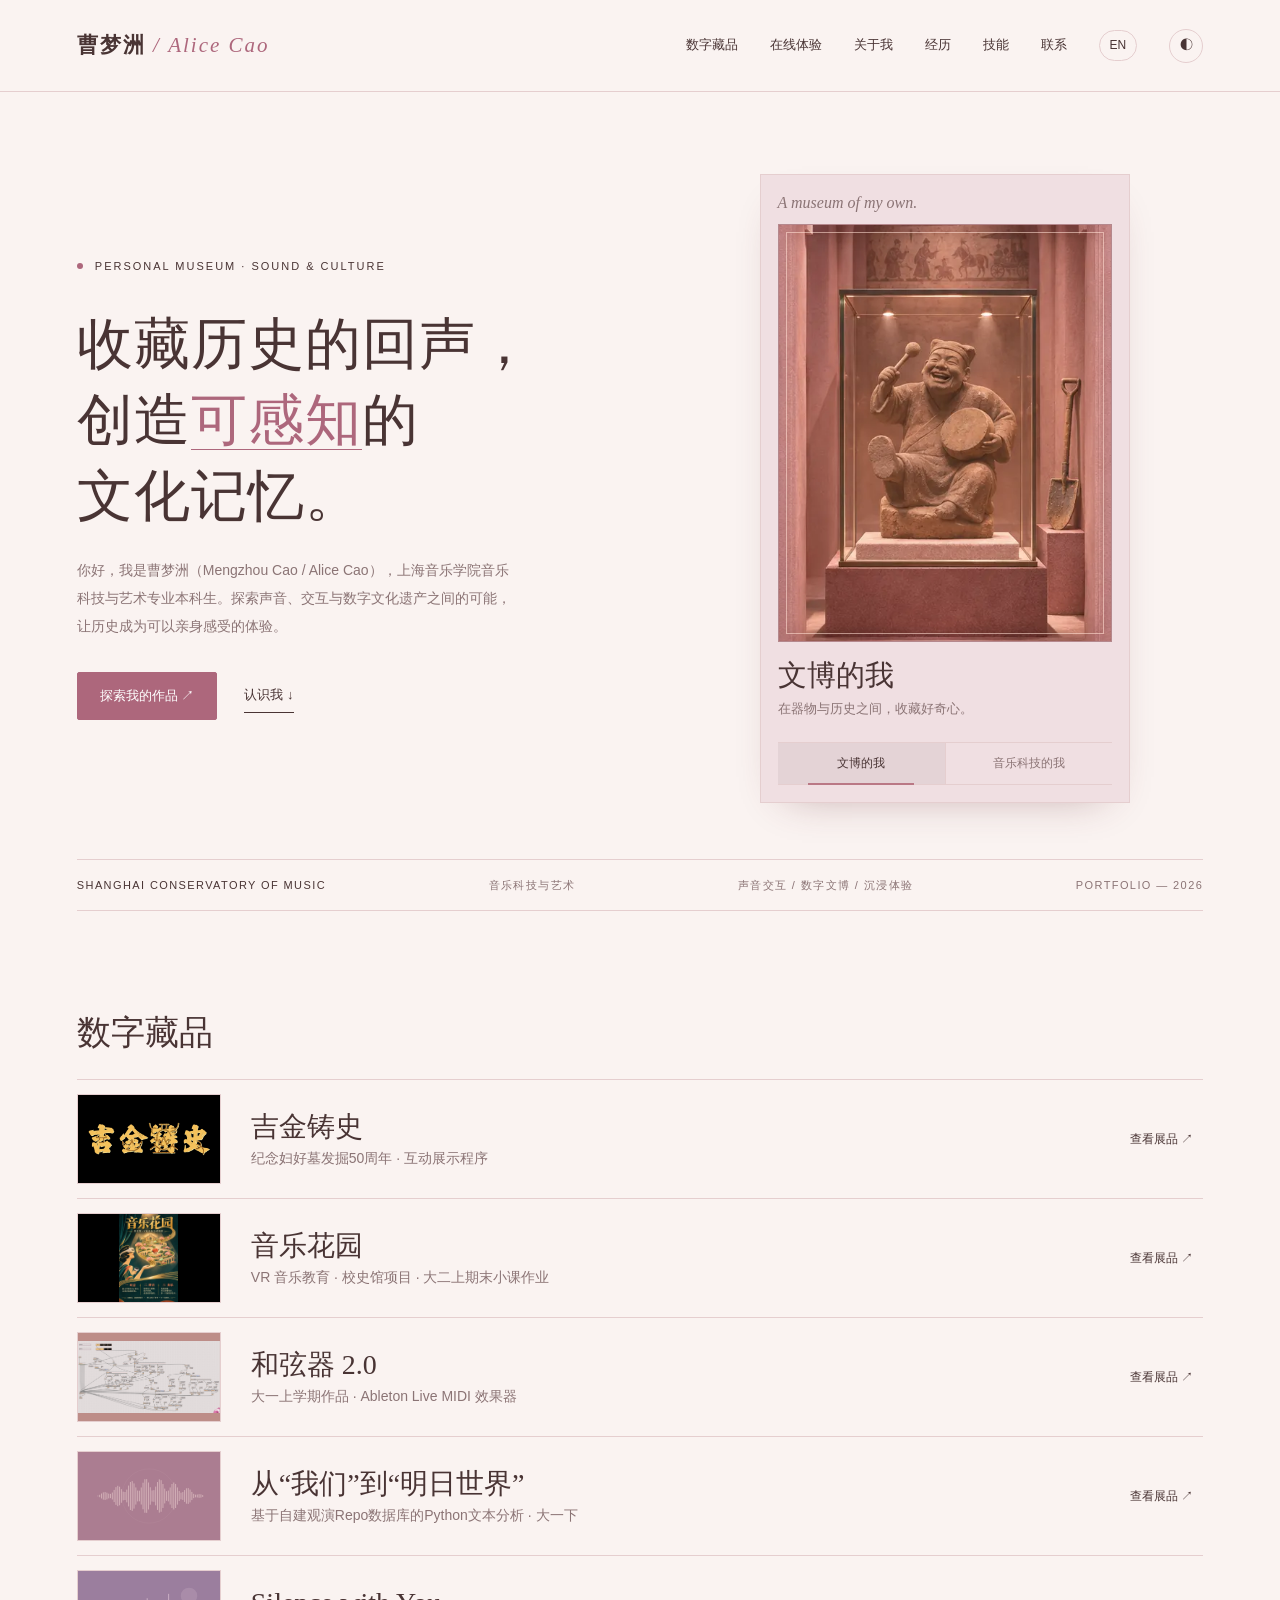
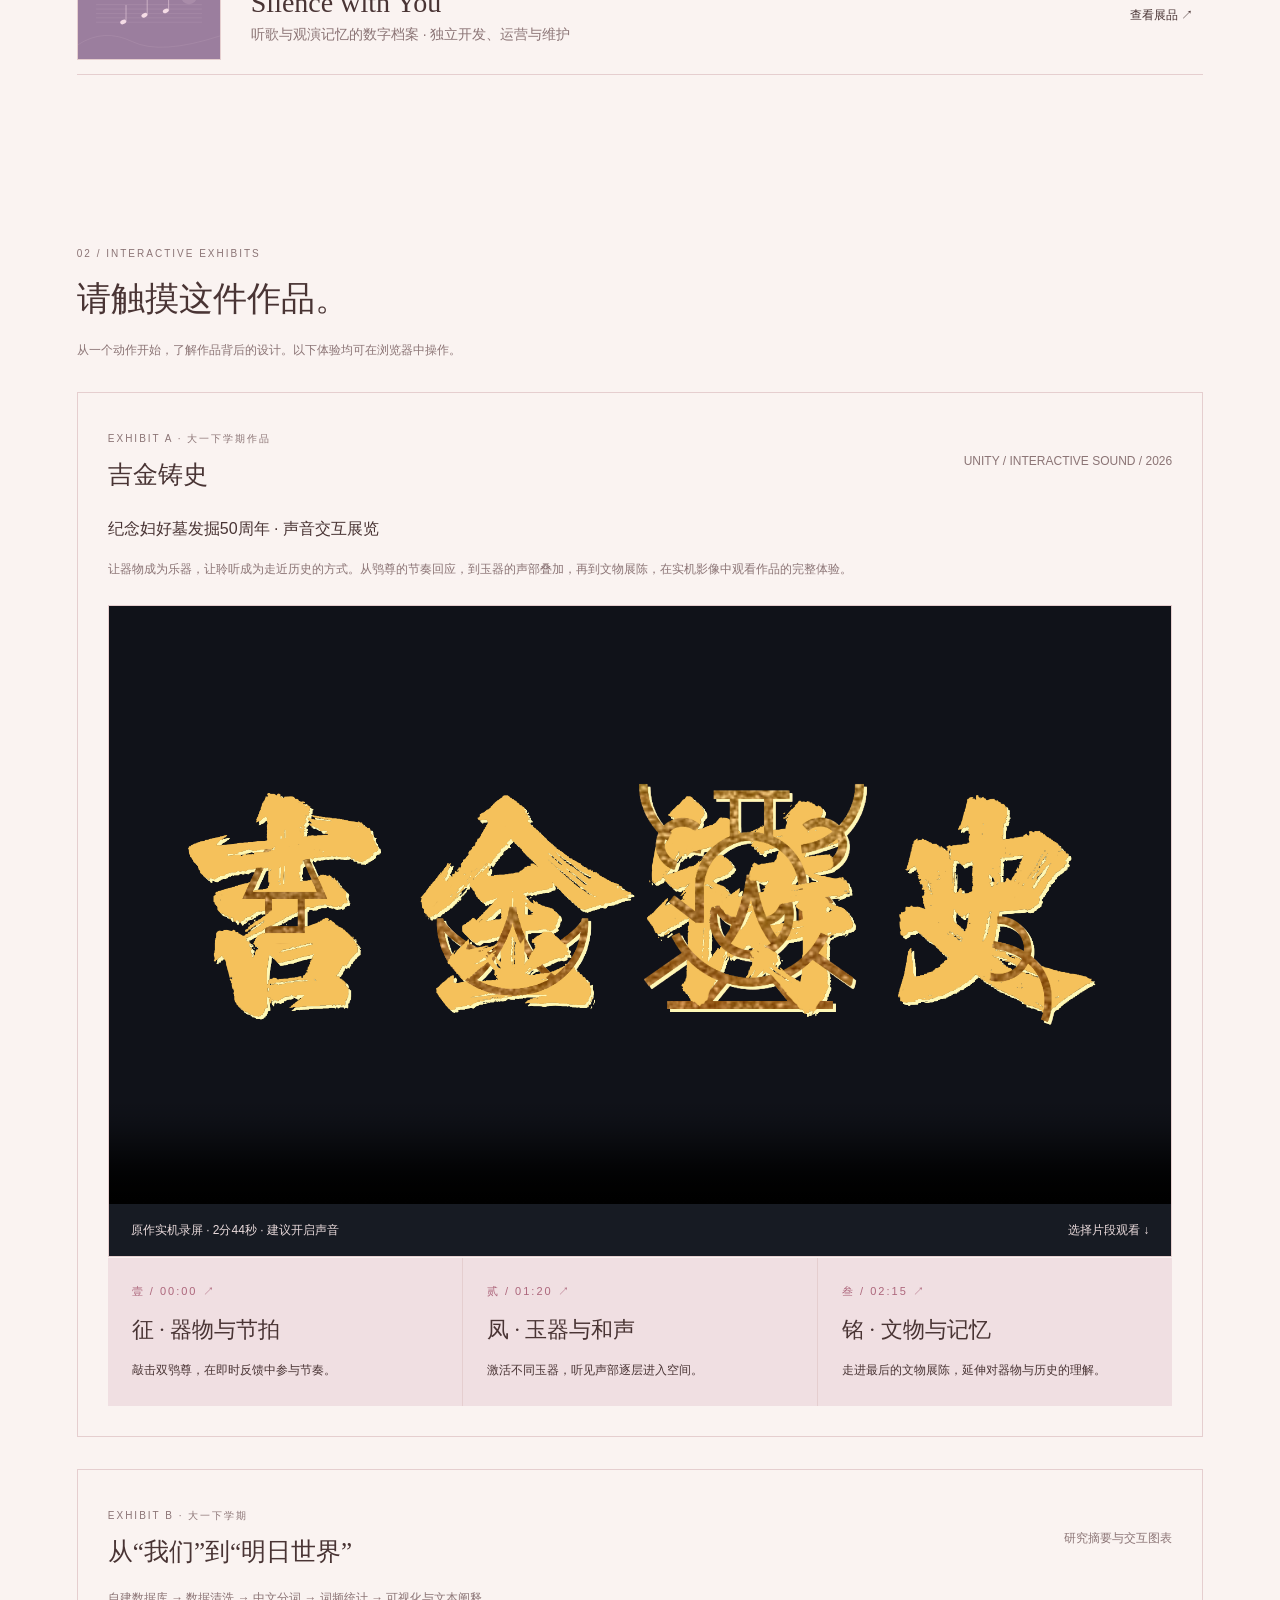
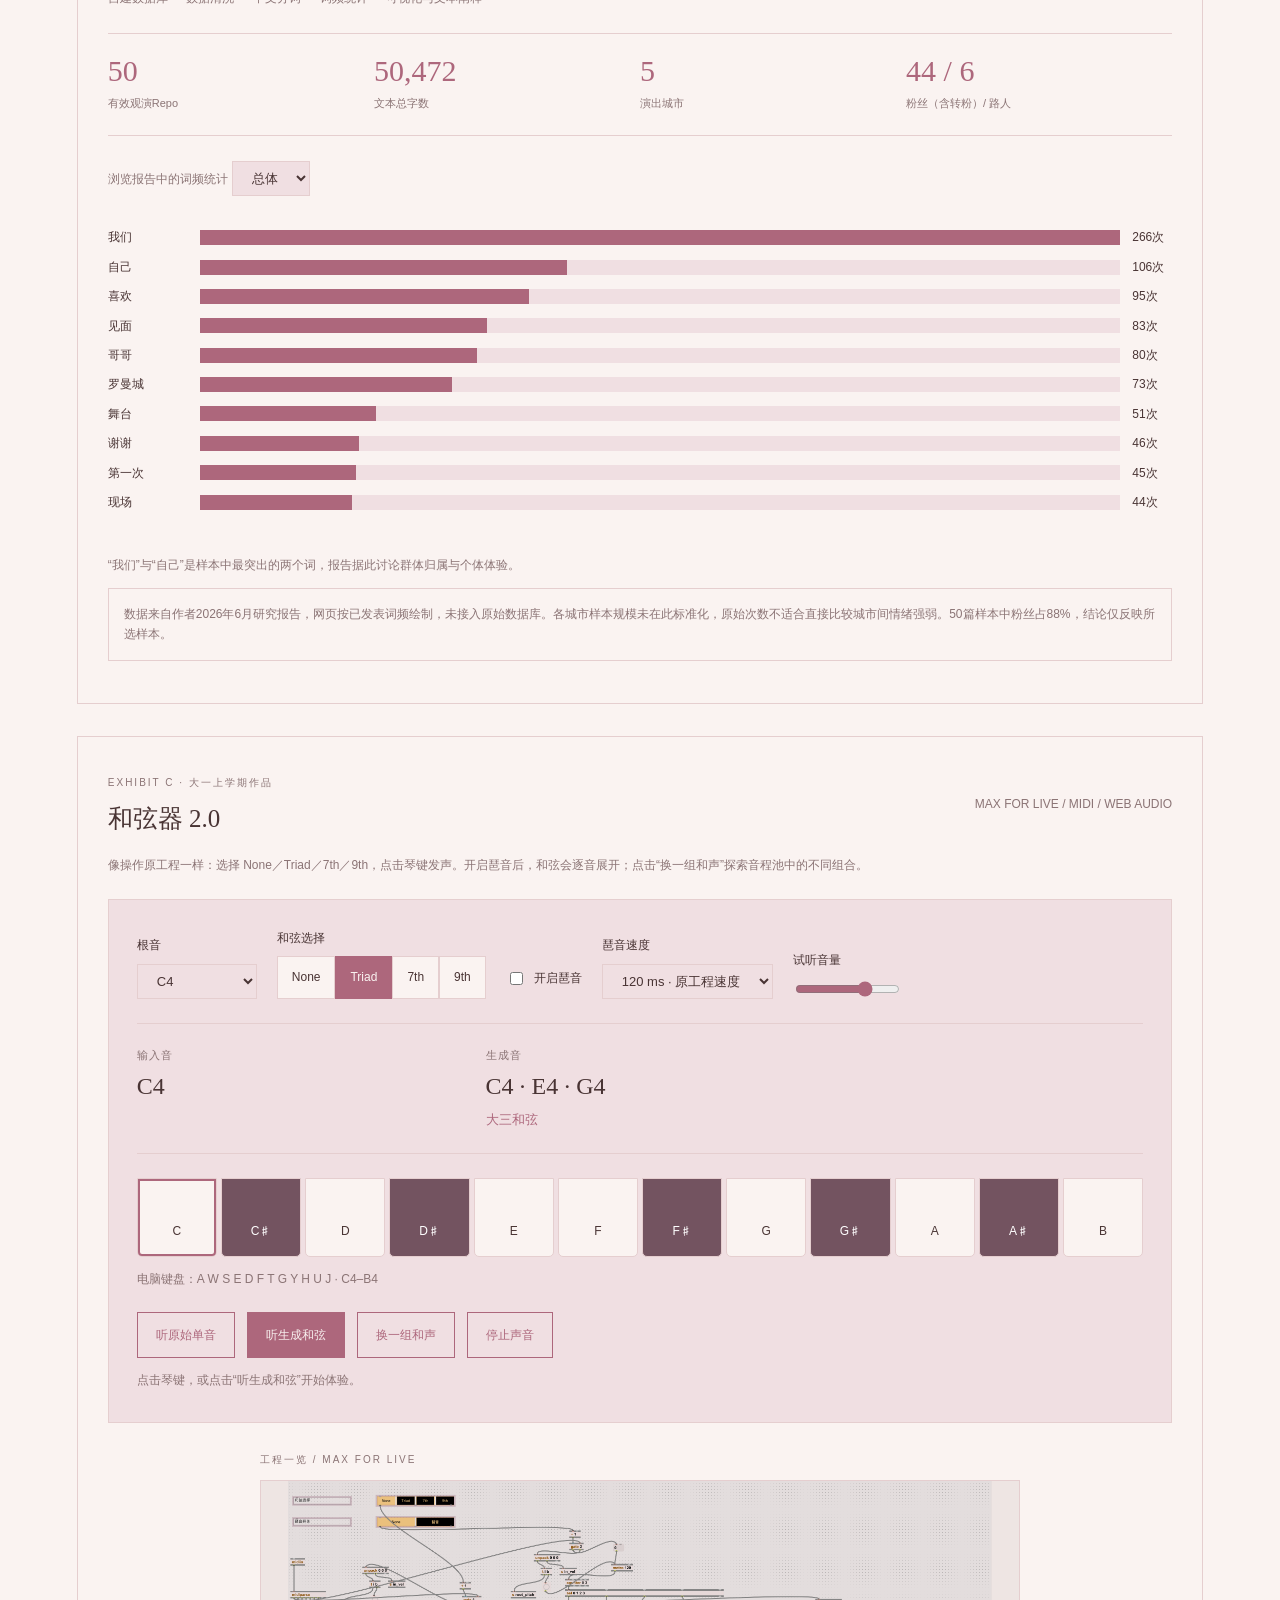
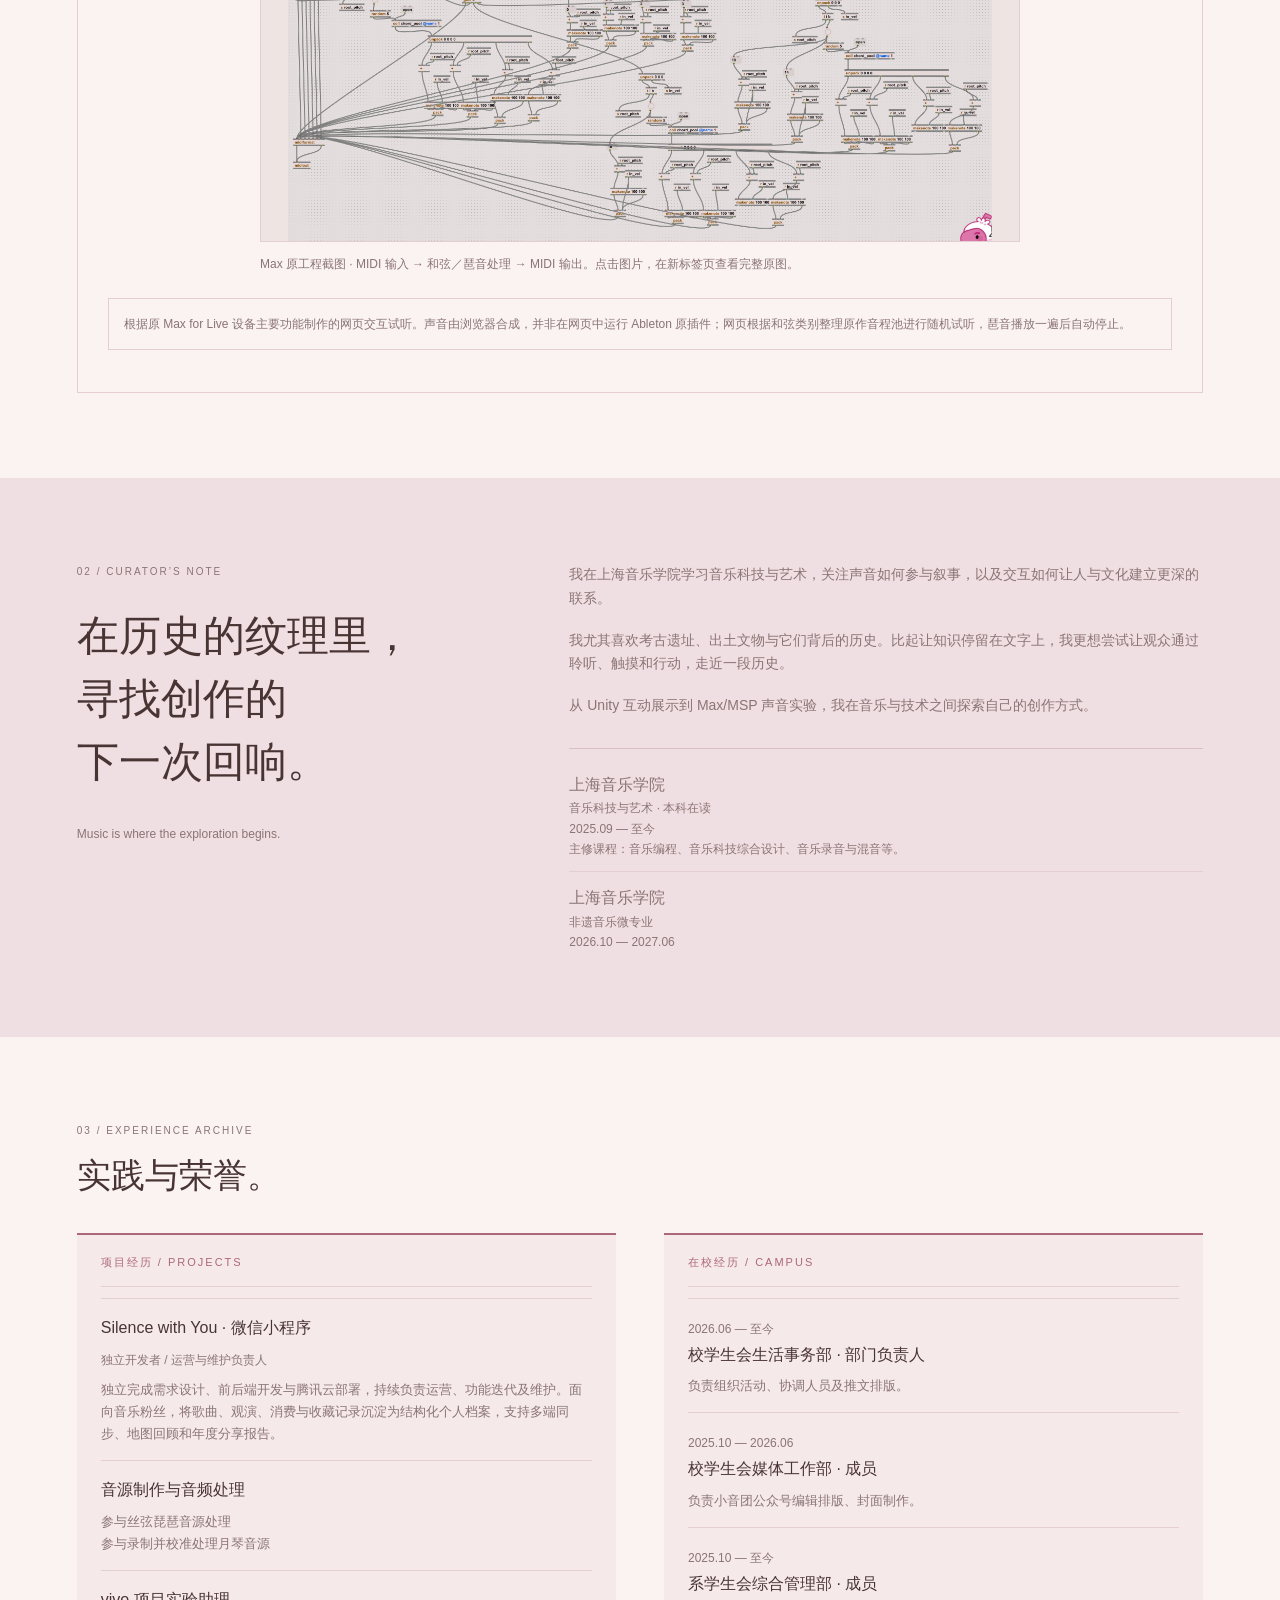
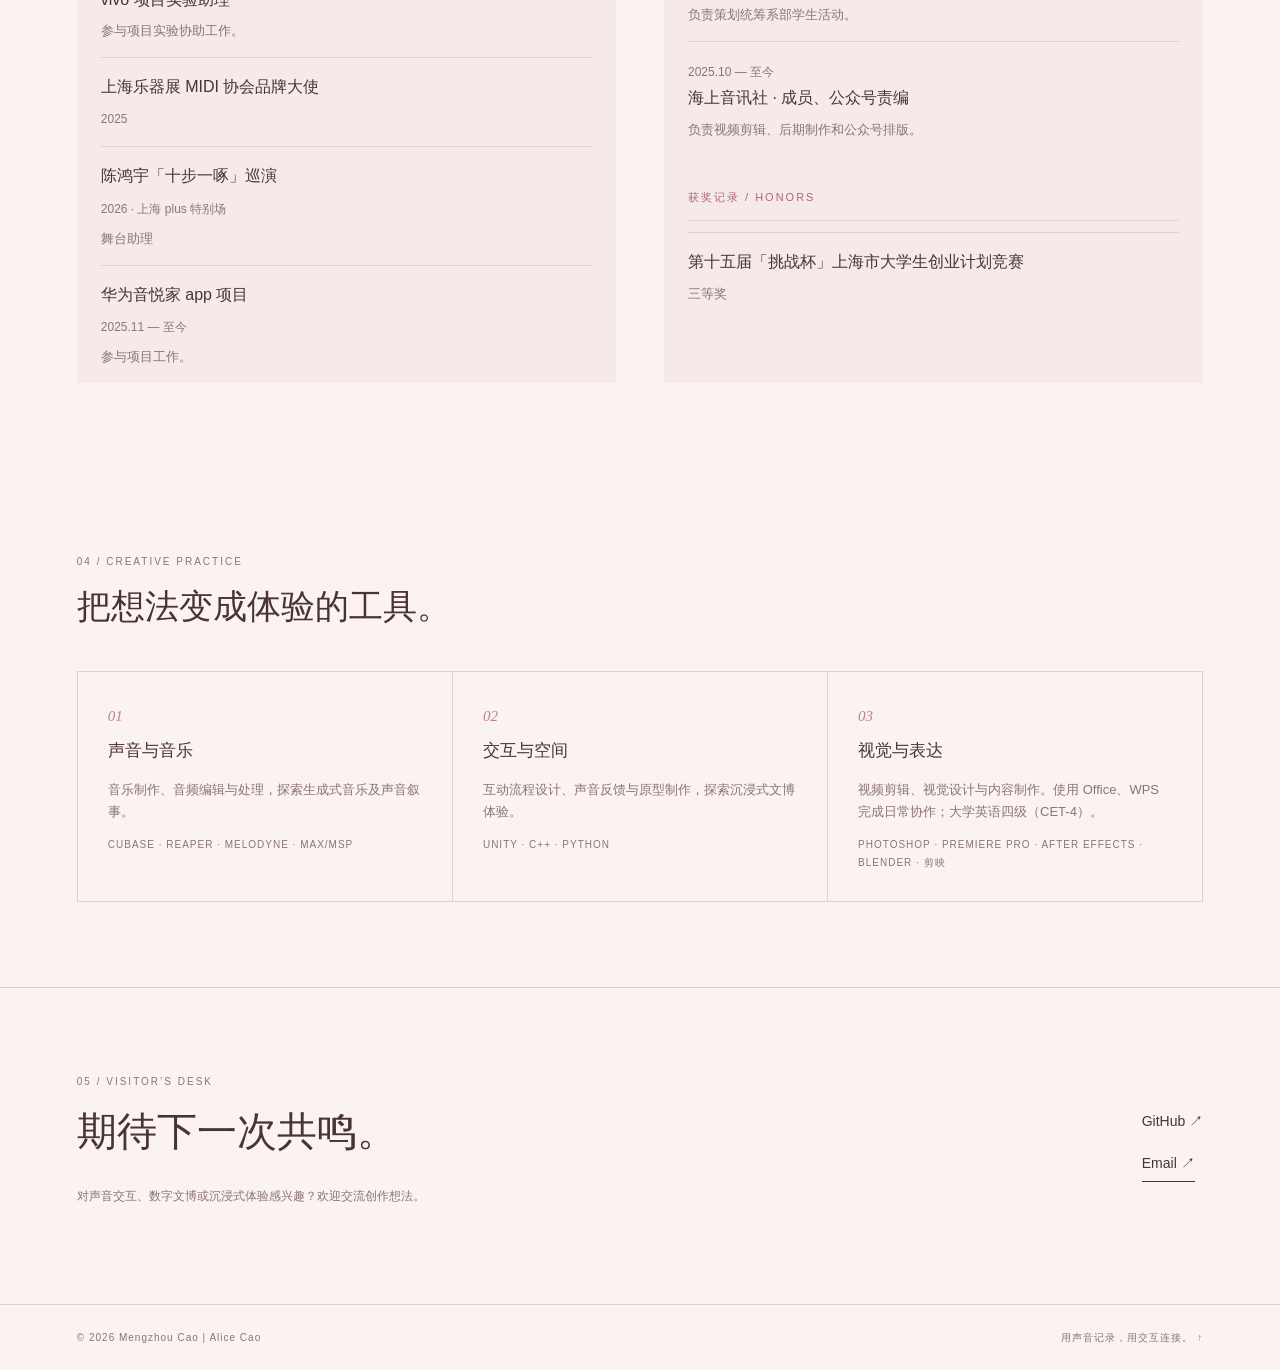
==== commit 79c3203c: "Replace the old Music Garden screenshot with the current gameplay poster" ====
--- a/index.html
+++ b/index.html
@@ -17,12 +17,12 @@
 #detail .catalogue-display{margin:14px 0 20px;height:auto;aspect-ratio:16/9;border-width:1px}
 #detail .catalogue-display img,#work .cover img{max-width:100%;max-height:100%;object-fit:contain}
 @media(max-width:560px){#work .catalogue-open{padding-right:4px}#work .catalogue-open span{display:none}}
-</style></head><body><header><a class="brand" href="#">曹梦洲<i> / Alice Cao</i></a><nav aria-label="主导航"><a href="#work">数字藏品</a><a href="#experience-lab">在线体验</a><a href="#about">关于我</a><a href="#experience">经历</a><a href="#skills">技能</a><a href="#contact">联系</a><a class="language-switch" href="en.html" lang="en" onclick="localStorage.setItem('portfolio-language','en')">EN</a><button class="circle" id="theme" aria-label="切换深浅色主题">◐</button></nav></header><main><div class="hero"><div><div class="eyebrow"><span class="dot"></span>PERSONAL MUSEUM · SOUND & CULTURE</div><h1>收藏历史的回声，<br>创造<em>可感知</em>的<br>文化记忆。</h1><p class="intro">你好，我是曹梦洲（Mengzhou Cao / Alice Cao），上海音乐学院音乐科技与艺术专业本科生。探索声音、交互与数字文化遗产之间的可能，让历史成为可以亲身感受的体验。</p><div class="hero-actions"><a class="primary" href="#work">探索我的作品 <span aria-hidden="true">↗</span></a><a class="textlink" href="#about">认识我 ↓</a></div></div><div class="museum-scenes" id="museum-world" data-lang="zh"><p class="world-heading">A museum of my own.</p><div class="scene-stage" tabindex="0" role="group" aria-label="展景图像，可用左右方向键切换"><div class="scene-image" role="img" aria-label="玻璃展柜里的陶击鼓说唱俑，旁边陈列考古铲" aria-hidden="false"><div class="scene-picture"></div></div><div class="scene-image" role="img" aria-label="音乐工作台上的麦克风、声卡、音箱和微缩模型" aria-hidden="true"><div class="scene-picture"></div></div></div><h2 class="world-title">文博的我</h2><p class="world-caption" aria-live="polite">在器物与历史之间，收藏好奇心。</p><div class="world-tabs" role="group" aria-label="选择展景"><button type="button" data-world-face="0" aria-pressed="true">文博的我</button><button type="button" data-world-face="1" aria-pressed="false">音乐科技的我</button></div></div></div><div class="band"><b>SHANGHAI CONSERVATORY OF MUSIC</b><span>音乐科技与艺术</span><span>声音交互 / 数字文博 / 沉浸体验</span><span>PORTFOLIO — 2026</span></div>
+</style><style>#detail .catalogue-display:has(.music-garden-poster){aspect-ratio:2/3;width:min(100%,420px);margin-inline:auto}</style></head><body><header><a class="brand" href="#">曹梦洲<i> / Alice Cao</i></a><nav aria-label="主导航"><a href="#work">数字藏品</a><a href="#experience-lab">在线体验</a><a href="#about">关于我</a><a href="#experience">经历</a><a href="#skills">技能</a><a href="#contact">联系</a><a class="language-switch" href="en.html" lang="en" onclick="localStorage.setItem('portfolio-language','en')">EN</a><button class="circle" id="theme" aria-label="切换深浅色主题">◐</button></nav></header><main><div class="hero"><div><div class="eyebrow"><span class="dot"></span>PERSONAL MUSEUM · SOUND & CULTURE</div><h1>收藏历史的回声，<br>创造<em>可感知</em>的<br>文化记忆。</h1><p class="intro">你好，我是曹梦洲（Mengzhou Cao / Alice Cao），上海音乐学院音乐科技与艺术专业本科生。探索声音、交互与数字文化遗产之间的可能，让历史成为可以亲身感受的体验。</p><div class="hero-actions"><a class="primary" href="#work">探索我的作品 <span aria-hidden="true">↗</span></a><a class="textlink" href="#about">认识我 ↓</a></div></div><div class="museum-scenes" id="museum-world" data-lang="zh"><p class="world-heading">A museum of my own.</p><div class="scene-stage" tabindex="0" role="group" aria-label="展景图像，可用左右方向键切换"><div class="scene-image" role="img" aria-label="玻璃展柜里的陶击鼓说唱俑，旁边陈列考古铲" aria-hidden="false"><div class="scene-picture"></div></div><div class="scene-image" role="img" aria-label="音乐工作台上的麦克风、声卡、音箱和微缩模型" aria-hidden="true"><div class="scene-picture"></div></div></div><h2 class="world-title">文博的我</h2><p class="world-caption" aria-live="polite">在器物与历史之间，收藏好奇心。</p><div class="world-tabs" role="group" aria-label="选择展景"><button type="button" data-world-face="0" aria-pressed="true">文博的我</button><button type="button" data-world-face="1" aria-pressed="false">音乐科技的我</button></div></div></div><div class="band"><b>SHANGHAI CONSERVATORY OF MUSIC</b><span>音乐科技与艺术</span><span>声音交互 / 数字文博 / 沉浸体验</span><span>PORTFOLIO — 2026</span></div>
 <section id="work"><div class="sectionhead"><div><h2>数字藏品</h2></div></div><div class="projects" id="projects" role="list"></div></section>
 <section id="experience-lab"><div class="kicker">02 / INTERACTIVE EXHIBITS</div><h2>请触摸这件作品。</h2><p class="small">从一个动作开始，了解作品背后的设计。以下体验均可在浏览器中操作。</p><div class="lab" id="bronze-screening"><div class="lab-heading"><div><span class="kicker">EXHIBIT A · 大一下学期作品</span><h3>吉金铸史</h3></div><span class="small">UNITY / INTERACTIVE SOUND / 2026</span></div><p>纪念妇好墓发掘50周年 · 声音交互展览</p><p class="small">让器物成为乐器，让聆听成为走近历史的方式。从鸮尊的节奏回应，到玉器的声部叠加，再到文物展陈，在实机影像中观看作品的完整体验。</p><div class="film"><video id="bronze-video" controls playsinline preload="none" poster="assets/jijin-cover.png" aria-label="吉金铸史"><source src="assets/jijin-demo.mp4" type="video/mp4"></video><div class="film-caption"><span>原作实机录屏 · 2分44秒 · 建议开启声音</span><span>选择片段观看 ↓</span></div></div><div class="film-chapters"><button class="film-chapter" data-seek="0"><span>壹 / 00:00 ↗</span><strong>征 · 器物与节拍</strong><p>敲击双鸮尊，在即时反馈中参与节奏。</p></button><button class="film-chapter" data-seek="80"><span>贰 / 01:20 ↗</span><strong>凤 · 玉器与和声</strong><p>激活不同玉器，听见声部逐层进入空间。</p></button><button class="film-chapter" data-seek="135"><span>叁 / 02:15 ↗</span><strong>铭 · 文物与记忆</strong><p>走进最后的文物展陈，延伸对器物与历史的理解。</p></button></div></div><div class="lab"><div class="lab-heading"><div><span class="kicker">EXHIBIT B · 大一下学期</span><h3>从“我们”到“明日世界”</h3></div><span class="small">研究摘要与交互图表</span></div><p class="small">自建数据库 → 数据清洗 → 中文分词 → 词频统计 → 可视化与文本阐释</p><div class="stats"><div><strong>50</strong><span>有效观演Repo</span></div><div><strong>50,472</strong><span>文本总字数</span></div><div><strong>5</strong><span>演出城市</span></div><div><strong>44 / 6</strong><span>粉丝（含转粉）/ 路人</span></div></div><label class="small" for="city-select">浏览报告中的词频统计</label> <select id="city-select"><option>总体</option><option>郑州</option><option>南昌</option><option>宜昌</option><option>太原</option><option>成都</option></select><div id="bars" aria-live="polite"></div><p id="city-note" class="small"></p><p class="notice">数据来自作者2026年6月研究报告，网页按已发表词频绘制，未接入原始数据库。各城市样本规模未在此标准化，原始次数不适合直接比较城市间情绪强弱。50篇样本中粉丝占88%，结论仅反映所选样本。</p></div><div class="lab" id="chord-lab" data-lang="zh"><div class="lab-heading"><div><span class="kicker">EXHIBIT C · 大一上学期作品</span><h3>和弦器 2.0</h3></div><span class="small">MAX FOR LIVE / MIDI / WEB AUDIO</span></div><p class="small">像操作原工程一样：选择 None／Triad／7th／9th，点击琴键发声。开启琶音后，和弦会逐音展开；点击“换一组和声”探索音程池中的不同组合。</p><div class="chord-panel"><div class="chord-controls"><label>根音<select id="chord-root"><option value="60">C4</option><option value="61">C♯4</option><option value="62">D4</option><option value="63">D♯4</option><option value="64">E4</option><option value="65">F4</option><option value="66">F♯4</option><option value="67">G4</option><option value="68">G♯4</option><option value="69">A4</option><option value="70">A♯4</option><option value="71">B4</option></select></label><div class="chord-mode-control"><span>和弦选择</span><div class="chord-mode-tabs" role="group" aria-label="和弦选择"><button type="button" data-chord-mode="none" aria-pressed="false">None</button><button type="button" data-chord-mode="triad" aria-pressed="true">Triad</button><button type="button" data-chord-mode="seventh" aria-pressed="false">7th</button><button type="button" data-chord-mode="ninth" aria-pressed="false">9th</button></div><input type="hidden" id="chord-mode" value="triad"></div><label class="arp-control"><input type="checkbox" id="chord-arp">开启琶音</label><label>琶音速度<select id="chord-speed"><option value="0.24">慢</option><option value="0.12" selected>120 ms · 原工程速度</option><option value="0.08">快</option></select></label><label class="chord-volume">试听音量<input id="chord-volume" type="range" min="0" max="100" value="70" aria-label="试听音量"></label></div><div class="chord-readout"><div><small>输入音</small><strong id="chord-input">C4</strong></div><div><small>生成音</small><strong id="chord-output">C4 · E4 · G4</strong><span id="chord-name" class="chord-name">C major</span></div></div><div class="chord-keys" role="group" aria-label="选择根音并试听"><button class="chord-key " data-midi="60" aria-pressed="true">C</button><button class="chord-key accidental" data-midi="61" aria-pressed="false">C♯</button><button class="chord-key " data-midi="62" aria-pressed="false">D</button><button class="chord-key accidental" data-midi="63" aria-pressed="false">D♯</button><button class="chord-key " data-midi="64" aria-pressed="false">E</button><button class="chord-key " data-midi="65" aria-pressed="false">F</button><button class="chord-key accidental" data-midi="66" aria-pressed="false">F♯</button><button class="chord-key " data-midi="67" aria-pressed="false">G</button><button class="chord-key accidental" data-midi="68" aria-pressed="false">G♯</button><button class="chord-key " data-midi="69" aria-pressed="false">A</button><button class="chord-key accidental" data-midi="70" aria-pressed="false">A♯</button><button class="chord-key " data-midi="71" aria-pressed="false">B</button></div><p class="small">电脑键盘：A W S E D F T G Y H U J · C4–B4</p><div class="chord-actions"><button id="chord-single">听原始单音</button><button class="chord-primary" id="chord-play">听生成和弦</button><button id="chord-random">换一组和声</button><button id="chord-stop">停止声音</button></div><div id="chord-status" role="status" aria-live="polite">点击琴键，或点击“听生成和弦”开始体验。</div></div><figure class="max-patch"><div class="kicker">工程一览 / MAX FOR LIVE</div><a href="assets/chord-max-patch.png" target="_blank" rel="noopener" aria-label="在新标签页打开 Max 工程原图"><img src="assets/chord-max-patch.png" width="1372" height="702" loading="lazy" alt="和弦器 2.0 的 Max 原工程截图，展示 MIDI 输入、和弦选择、琶音与 MIDI 输出的模块和连线"></a><figcaption>Max 原工程截图 · MIDI 输入 → 和弦／琶音处理 → MIDI 输出。点击图片，在新标签页查看完整原图。</figcaption></figure><p class="notice">根据原 Max for Live 设备主要功能制作的网页交互试听。声音由浏览器合成，并非在网页中运行 Ableton 原插件；网页根据和弦类别整理原作音程池进行随机试听，琶音播放一遍后自动停止。</p></div></section><section id="about" class="about"><div><div class="kicker">02 / CURATOR’S NOTE</div><h2>在历史的纹理里，<br>寻找创作的<br>下一次回响。</h2><span class="small">Music is where the exploration begins.</span></div><div class="about-copy"><p>我在上海音乐学院学习音乐科技与艺术，关注声音如何参与叙事，以及交互如何让人与文化建立更深的联系。</p><p>我尤其喜欢考古遗址、出土文物与它们背后的历史。比起让知识停留在文字上，我更想尝试让观众通过聆听、触摸和行动，走近一段历史。</p><p>从 Unity 互动展示到 Max/MSP 声音实验，我在音乐与技术之间探索自己的创作方式。</p><div class="edu"><div class="edu-row"><strong>上海音乐学院</strong>音乐科技与艺术 · 本科在读<br>2025.09 — 至今<br><span class="small">主修课程：音乐编程、音乐科技综合设计、音乐录音与混音等。</span></div><div class="edu-row"><strong>上海音乐学院</strong>非遗音乐微专业<br>2026.10 — 2027.06</div></div></div></section>
 <section id="experience"><div class="kicker">03 / EXPERIENCE ARCHIVE</div><h2>实践与荣誉。</h2><div class="resume-columns"><div><h3 class="resume-label">项目经历 / PROJECTS</h3><div class="entry"><h3>Silence with You · 微信小程序</h3><span class="small">独立开发者 / 运营与维护负责人</span><p>独立完成需求设计、前后端开发与腾讯云部署，持续负责运营、功能迭代及维护。面向音乐粉丝，将歌曲、观演、消费与收藏记录沉淀为结构化个人档案，支持多端同步、地图回顾和年度分享报告。</p></div><div class="entry"><h3>音源制作与音频处理</h3><p>参与丝弦琵琶音源处理<br>参与录制并校准处理月琴音源</p></div><div class="entry"><h3>vivo 项目实验助理</h3><p>参与项目实验协助工作。</p></div><div class="entry"><h3>上海乐器展 MIDI 协会品牌大使</h3><span class="small">2025</span></div><div class="entry"><h3>陈鸿宇「十步一啄」巡演</h3><span class="small">2026 · 上海 plus 特别场</span><p>舞台助理</p></div><div class="entry"><h3>华为音悦家 app 项目</h3><span class="small">2025.11 — 至今</span><p>参与项目工作。</p></div></div><div><h3 class="resume-label">在校经历 / CAMPUS</h3><div class="entry"><span class="small">2026.06 — 至今</span><h3>校学生会生活事务部 · 部门负责人</h3><p>负责组织活动、协调人员及推文排版。</p></div><div class="entry"><span class="small">2025.10 — 2026.06</span><h3>校学生会媒体工作部 · 成员</h3><p>负责小音团公众号编辑排版、封面制作。</p></div><div class="entry"><span class="small">2025.10 — 至今</span><h3>系学生会综合管理部 · 成员</h3><p>负责策划统筹系部学生活动。</p></div><div class="entry"><span class="small">2025.10 — 至今</span><h3>海上音讯社 · 成员、公众号责编</h3><p>负责视频剪辑、后期制作和公众号排版。</p></div><h3 class="resume-label" style="margin-top:32px">获奖记录 / HONORS</h3><div class="entry"><h3>第十五届「挑战杯」上海市大学生创业计划竞赛</h3><p>三等奖</p></div></div></div></section><section id="skills"><div class="kicker">04 / CREATIVE PRACTICE</div><h2>把想法变成体验的工具。</h2><div class="tools"><div class="tool"><span class="num">01</span><h3>声音与音乐</h3><p>音乐制作、音频编辑与处理，探索生成式音乐及声音叙事。</p><span class="tags">CUBASE · REAPER · MELODYNE · MAX/MSP</span></div><div class="tool"><span class="num">02</span><h3>交互与空间</h3><p>互动流程设计、声音反馈与原型制作，探索沉浸式文博体验。</p><span class="tags">UNITY · C++ · PYTHON</span></div><div class="tool"><span class="num">03</span><h3>视觉与表达</h3><p>视频剪辑、视觉设计与内容制作。使用 Office、WPS 完成日常协作；大学英语四级（CET-4）。</p><span class="tags">PHOTOSHOP · PREMIERE PRO · AFTER EFFECTS · BLENDER · 剪映</span></div></div></section><section id="contact" class="contact"><div><div class="kicker">05 / VISITOR’S DESK</div><h2>期待下一次共鸣。</h2><p class="small">对声音交互、数字文博或沉浸式体验感兴趣？欢迎交流创作想法。</p></div><div class="contact-links"><a href="https://github.com/Alice0723" target="_blank" rel="noopener">GitHub ↗</a><button class="textlink" style="background:none;border-width:0 0 1px;color:inherit" id="contactBtn">Email ↗</button></div></section></main><footer><span>© 2026 Mengzhou Cao | Alice Cao</span><span>用声音记录，用交互连接。 <a href="#">↑</a></span></footer><dialog id="detail" aria-labelledby="detail-title"><button class="close" aria-label="关闭详情">×</button><div id="detail-body"></div></dialog><script>
-const works=[{title:'吉金铸史',subtitle:'纪念妇好墓发掘50周年 · 互动展示程序',type:'culture sound',tags:'UNITY / INTERACTIVE SOUND / 2026 · 大一下',state:'大一下学期作品',color:'#936475',accent:'#ecd0c5',art:'bronze',description:'以妇好墓出土文物为叙事线索，将青铜器、玉器与礼器的展示连接到声音交互。观众通过敲击与点亮文物，逐步走入音乐与历史共同构成的空间。',interaction:'第一章以一对鸮尊触发底鼓与军鼓；第二章逐件点亮玉器、加入声部；第三章通过环绕展示的文物了解介绍与馆藏。',tools:'Unity · C# · 分层音频交互',note:'封面为项目原创标题设计。可在下方作品展映区观看完整视频，并按章节跳转。'}, {title:'音乐花园',subtitle:'VR 音乐教育 · 校史馆项目 · 大二上期末小课作业',type:'sound creative',tags:'UNITY / VR / MUSIC EDUCATION',state:'原型迭代',color:'#7e7289',accent:'#edd6e3',art:'music-garden',description:'基于 Unity 引擎开发的 VR 音乐学习项目，将五线谱学习、唱名辨识与节奏演奏结合，通过沉浸式环境中的可视化音符与交互，帮助学习者认识音高和节拍。',interaction:'从认识五线谱、唱名辨识逐步进入完整演奏；以演奏结果为依据，关注早敲和错音等反馈。',tools:'Unity · VR · C# · MIDI',note:'封面为项目内的演奏界面截图。'},{title:'和弦器 2.0',subtitle:'大一上学期作品 · Ableton Live MIDI 效果器',type:'sound creative',tags:'MAX FOR LIVE / MIDI EFFECT / 2025',state:'大一上学期作品',color:'#bd8d88',accent:'#f7ded2',art:'wave',description:'面向Ableton Live制作的Max for Live MIDI效果器。通过接收MIDI音符、读取根音与力度，探索和弦生成和琶音输出，把音乐编程用于实际创作工具。',interaction:'界面提供None、Triad、7th、9th四档和弦选项，以及独立的琶音开关；程序包含和弦音程池与随机选择逻辑，并通过MIDI输出连接后续乐器。',tools:'Max/MSP · Max for Live · Ableton Live',note:'可在下方在线试听区体验和弦与琶音的主要交互。网页使用合成音色演示，原设备在 Ableton Live 中运行。'}];
-function graphic(w){if(w.art==='music-garden')return '<img class="real-cover" src="assets/music-garden-cover.svg" alt="《音乐花园》的五线谱演奏界面" loading="lazy">';if(w.title==='和弦器 2.0'||w.title==='Chord Generator 2.0')return '<img class="patch-cover" src="assets/chord-max-patch.png" alt="" loading="lazy">';if(w.art==='bronze')return '<img class="real-cover" src="assets/jijin-cover.png" alt="" loading="lazy">';let lines='';if(w.art==='bronze'){return `<svg viewBox="0 0 550 300" fill="none" aria-hidden="true"><g stroke="${w.accent}" stroke-width="1.1"><path d="M192 72l-22 34 6 98 34 24h36l18-32-7-85-20-39zM358 72l22 34-6 98-34 24h-36l-18-32 7-85 20-39z"/><path d="M192 72l-6-20 28 16 23 4 12-17 8 56M358 72l6-20-28 16-23 4-12-17-8 56"/><circle cx="205" cy="111" r="18"/><circle cx="238" cy="111" r="13"/><circle cx="345" cy="111" r="18"/><circle cx="312" cy="111" r="13"/><path d="M198 153q37-28 48 8l-3 38h-38zM352 153q-37-28-48 8l3 38h38zM206 168h32m-28 10h22M312 168h32m-28 10h22M211 229v15m28-15v15m72-15v15m28-15v15"/><ellipse cx="275" cy="170" rx="170" ry="91" stroke-opacity=".2"/><path d="M60 150h77m277 0h76" stroke-dasharray="2 5"/></g></svg>`}if(w.art==='city'){for(let i=0;i<9;i++){let x=90+i*45,y=125+Math.sin(i)*12;lines+=`<path d="M${x} ${y}l20-20 30 20m-43-4v40h35v-40"/>`}return `<svg viewBox="0 0 550 300" fill="none" aria-hidden="true"><g stroke="${w.accent}" stroke-width="1" opacity=".8"><path d="M0 227q140-70 270 0t280-10M0 241q140-70 270 0t280-10M60 196h430l-35-28H100zM115 167h310M155 93h242l-27-20H180zM174 94v35m200-35v35"/>${lines}<circle cx="290" cy="100" r="64" stroke-opacity=".3"/><path d="M275 15v240M0 210h550" stroke-dasharray="2 6" stroke-opacity=".4"/></g></svg>`}if(w.art==='music'){for(let i=0;i<5;i++)lines+=`<path d="M70 ${110+i*17}h410"/>`;return `<svg viewBox="0 0 550 300" fill="none" aria-hidden="true"><circle cx="430" cy="76" r="32" fill="${w.accent}" opacity=".16"/><g stroke="${w.accent}" stroke-width="1" opacity=".4">${lines}<path d="M0 265q100-65 210-12t340-22"/></g><g fill="${w.accent}"><ellipse cx="175" cy="177" rx="12" ry="8" transform="rotate(-25 175 177)"/><ellipse cx="257" cy="151" rx="12" ry="8" transform="rotate(-25 257 151)"/><ellipse cx="340" cy="134" rx="12" ry="8" transform="rotate(-25 340 134)"/></g><path d="M186 177v-66m82 40V85m83 49V68" stroke="${w.accent}" stroke-width="2"/></svg>`}for(let i=0;i<60;i++){let x=70+i*7,h=(Math.sin(i*.4)**2*.7+.3)*Math.sin(Math.PI*i/60)*135;lines+=`<path d="M${x} ${150-h/2}v${h}"/>`}return `<svg viewBox="0 0 550 300" fill="none" aria-hidden="true"><g stroke="${w.accent}" stroke-width="2">${lines}</g><circle cx="275" cy="150" r="105" stroke="${w.accent}" opacity=".18"/></svg>`}
+const works=[{title:'吉金铸史',subtitle:'纪念妇好墓发掘50周年 · 互动展示程序',type:'culture sound',tags:'UNITY / INTERACTIVE SOUND / 2026 · 大一下',state:'大一下学期作品',color:'#936475',accent:'#ecd0c5',art:'bronze',description:'以妇好墓出土文物为叙事线索，将青铜器、玉器与礼器的展示连接到声音交互。观众通过敲击与点亮文物，逐步走入音乐与历史共同构成的空间。',interaction:'第一章以一对鸮尊触发底鼓与军鼓；第二章逐件点亮玉器、加入声部；第三章通过环绕展示的文物了解介绍与馆藏。',tools:'Unity · C# · 分层音频交互',note:'封面为项目原创标题设计。可在下方作品展映区观看完整视频，并按章节跳转。'}, {title:'音乐花园',subtitle:'VR 音乐教育 · 校史馆项目 · 大二上期末小课作业',type:'sound creative',tags:'UNITY / VR / MUSIC EDUCATION',state:'原型迭代',color:'#7e7289',accent:'#edd6e3',art:'music-garden',description:'基于 Unity 引擎开发的 VR 音乐学习项目，将五线谱学习、唱名辨识与节奏演奏结合，通过沉浸式环境中的可视化音符与交互，帮助学习者认识音高和节拍。',interaction:'从认识五线谱、唱名辨识逐步进入完整演奏；以演奏结果为依据，关注早敲和错音等反馈。',tools:'Unity · VR · C# · MIDI',note:'封面为《谱上花园》玩法海报。'},{title:'和弦器 2.0',subtitle:'大一上学期作品 · Ableton Live MIDI 效果器',type:'sound creative',tags:'MAX FOR LIVE / MIDI EFFECT / 2025',state:'大一上学期作品',color:'#bd8d88',accent:'#f7ded2',art:'wave',description:'面向Ableton Live制作的Max for Live MIDI效果器。通过接收MIDI音符、读取根音与力度，探索和弦生成和琶音输出，把音乐编程用于实际创作工具。',interaction:'界面提供None、Triad、7th、9th四档和弦选项，以及独立的琶音开关；程序包含和弦音程池与随机选择逻辑，并通过MIDI输出连接后续乐器。',tools:'Max/MSP · Max for Live · Ableton Live',note:'可在下方在线试听区体验和弦与琶音的主要交互。网页使用合成音色演示，原设备在 Ableton Live 中运行。'}];
+function graphic(w){if(w.art==='music-garden')return '<img class="real-cover music-garden-poster" src="assets/music-garden-poster.svg" alt="《音乐花园》玩法海报，展示听音、辨音和奏乐流程" loading="lazy">';if(w.title==='和弦器 2.0'||w.title==='Chord Generator 2.0')return '<img class="patch-cover" src="assets/chord-max-patch.png" alt="" loading="lazy">';if(w.art==='bronze')return '<img class="real-cover" src="assets/jijin-cover.png" alt="" loading="lazy">';let lines='';if(w.art==='bronze'){return `<svg viewBox="0 0 550 300" fill="none" aria-hidden="true"><g stroke="${w.accent}" stroke-width="1.1"><path d="M192 72l-22 34 6 98 34 24h36l18-32-7-85-20-39zM358 72l22 34-6 98-34 24h-36l-18-32 7-85 20-39z"/><path d="M192 72l-6-20 28 16 23 4 12-17 8 56M358 72l6-20-28 16-23 4-12-17-8 56"/><circle cx="205" cy="111" r="18"/><circle cx="238" cy="111" r="13"/><circle cx="345" cy="111" r="18"/><circle cx="312" cy="111" r="13"/><path d="M198 153q37-28 48 8l-3 38h-38zM352 153q-37-28-48 8l3 38h38zM206 168h32m-28 10h22M312 168h32m-28 10h22M211 229v15m28-15v15m72-15v15m28-15v15"/><ellipse cx="275" cy="170" rx="170" ry="91" stroke-opacity=".2"/><path d="M60 150h77m277 0h76" stroke-dasharray="2 5"/></g></svg>`}if(w.art==='city'){for(let i=0;i<9;i++){let x=90+i*45,y=125+Math.sin(i)*12;lines+=`<path d="M${x} ${y}l20-20 30 20m-43-4v40h35v-40"/>`}return `<svg viewBox="0 0 550 300" fill="none" aria-hidden="true"><g stroke="${w.accent}" stroke-width="1" opacity=".8"><path d="M0 227q140-70 270 0t280-10M0 241q140-70 270 0t280-10M60 196h430l-35-28H100zM115 167h310M155 93h242l-27-20H180zM174 94v35m200-35v35"/>${lines}<circle cx="290" cy="100" r="64" stroke-opacity=".3"/><path d="M275 15v240M0 210h550" stroke-dasharray="2 6" stroke-opacity=".4"/></g></svg>`}if(w.art==='music'){for(let i=0;i<5;i++)lines+=`<path d="M70 ${110+i*17}h410"/>`;return `<svg viewBox="0 0 550 300" fill="none" aria-hidden="true"><circle cx="430" cy="76" r="32" fill="${w.accent}" opacity=".16"/><g stroke="${w.accent}" stroke-width="1" opacity=".4">${lines}<path d="M0 265q100-65 210-12t340-22"/></g><g fill="${w.accent}"><ellipse cx="175" cy="177" rx="12" ry="8" transform="rotate(-25 175 177)"/><ellipse cx="257" cy="151" rx="12" ry="8" transform="rotate(-25 257 151)"/><ellipse cx="340" cy="134" rx="12" ry="8" transform="rotate(-25 340 134)"/></g><path d="M186 177v-66m82 40V85m83 49V68" stroke="${w.accent}" stroke-width="2"/></svg>`}for(let i=0;i<60;i++){let x=70+i*7,h=(Math.sin(i*.4)**2*.7+.3)*Math.sin(Math.PI*i/60)*135;lines+=`<path d="M${x} ${150-h/2}v${h}"/>`}return `<svg viewBox="0 0 550 300" fill="none" aria-hidden="true"><g stroke="${w.accent}" stroke-width="2">${lines}</g><circle cx="275" cy="150" r="105" stroke="${w.accent}" opacity=".18"/></svg>`}
 works.push({title:'从“我们”到“明日世界”',subtitle:'基于自建观演Repo数据库的Python文本分析 · 大一下',type:'creative',tags:'PYTHON / TEXT ANALYSIS / 2026',state:'大一下学期作品',color:'#ab7d91',accent:'#f6dcd9',art:'wave',description:'以自建的小红书观演Repo样本数据库为基础，对五座城市的50篇有效文本开展清洗、分词、词频统计与文化阐释。',interaction:'使用Pandas清洗数据、Jieba分词与自定义词典处理专属词汇，并通过WordCloud和Matplotlib生成词云及统计图。页面提供报告已公布数据的交互浏览。',tools:'Python · Pandas · Jieba · WordCloud · Matplotlib',note:'样本共50篇、50,472字；粉丝（含路转粉）44篇、路人6篇。结果描述本研究样本，不能代表所有观众；网页未接入原始数据库或实时Python计算。'});
 works.push({title:'Silence with You',subtitle:'听歌与观演记忆的数字档案 · 独立开发、运营与维护',type:'creative',tags:'WECHAT MINI PROGRAM / FULL STACK / DIGITAL ARCHIVE',state:'独立运营项目',color:'#9b7e9e',accent:'#f5dce6',art:'music',description:'围绕音乐人汪苏泷的粉丝共创型微信小程序，将听歌记录、演出参与和收藏记忆整理为可回看、可统计、可分享的个人音乐档案。独立负责需求设计、前后端开发、部署、运营与日常维护。',interaction:'包含首页、见面记忆、收藏图鉴、活动统计、年度报告与支持六个模块。支持歌曲解锁、场次记录、观演消费记账、见面时间轴与地图连线，并通过年度报告生成竖版分享图。',tools:'微信小程序 · JavaScript · Node.js / Express · MySQL · 腾讯云自建后端',note:'技术重点：以稳定业务标识合并记录，结合删除标记支持多端同步；使用OffscreenCanvas生成年度报告分享图。可使用微信扫描下方小程序码体验；项目截图与演示视频后续补充。'});
 const projects=document.querySelector('#projects');projects.innerHTML=works.map((w,i)=>`<div role="listitem"><button type="button" class="project" data-index="${i}" aria-haspopup="dialog"><div class="cover" aria-hidden="true" style="background:${w.color}">${graphic(w)}</div><div class="project-copy"><div class="project-title"><h3>${w.title}</h3></div><p>${w.subtitle}</p></div><div class="catalogue-open" aria-hidden="true"><span>查看展品 </span>↗</div></button></div>`).join('');
